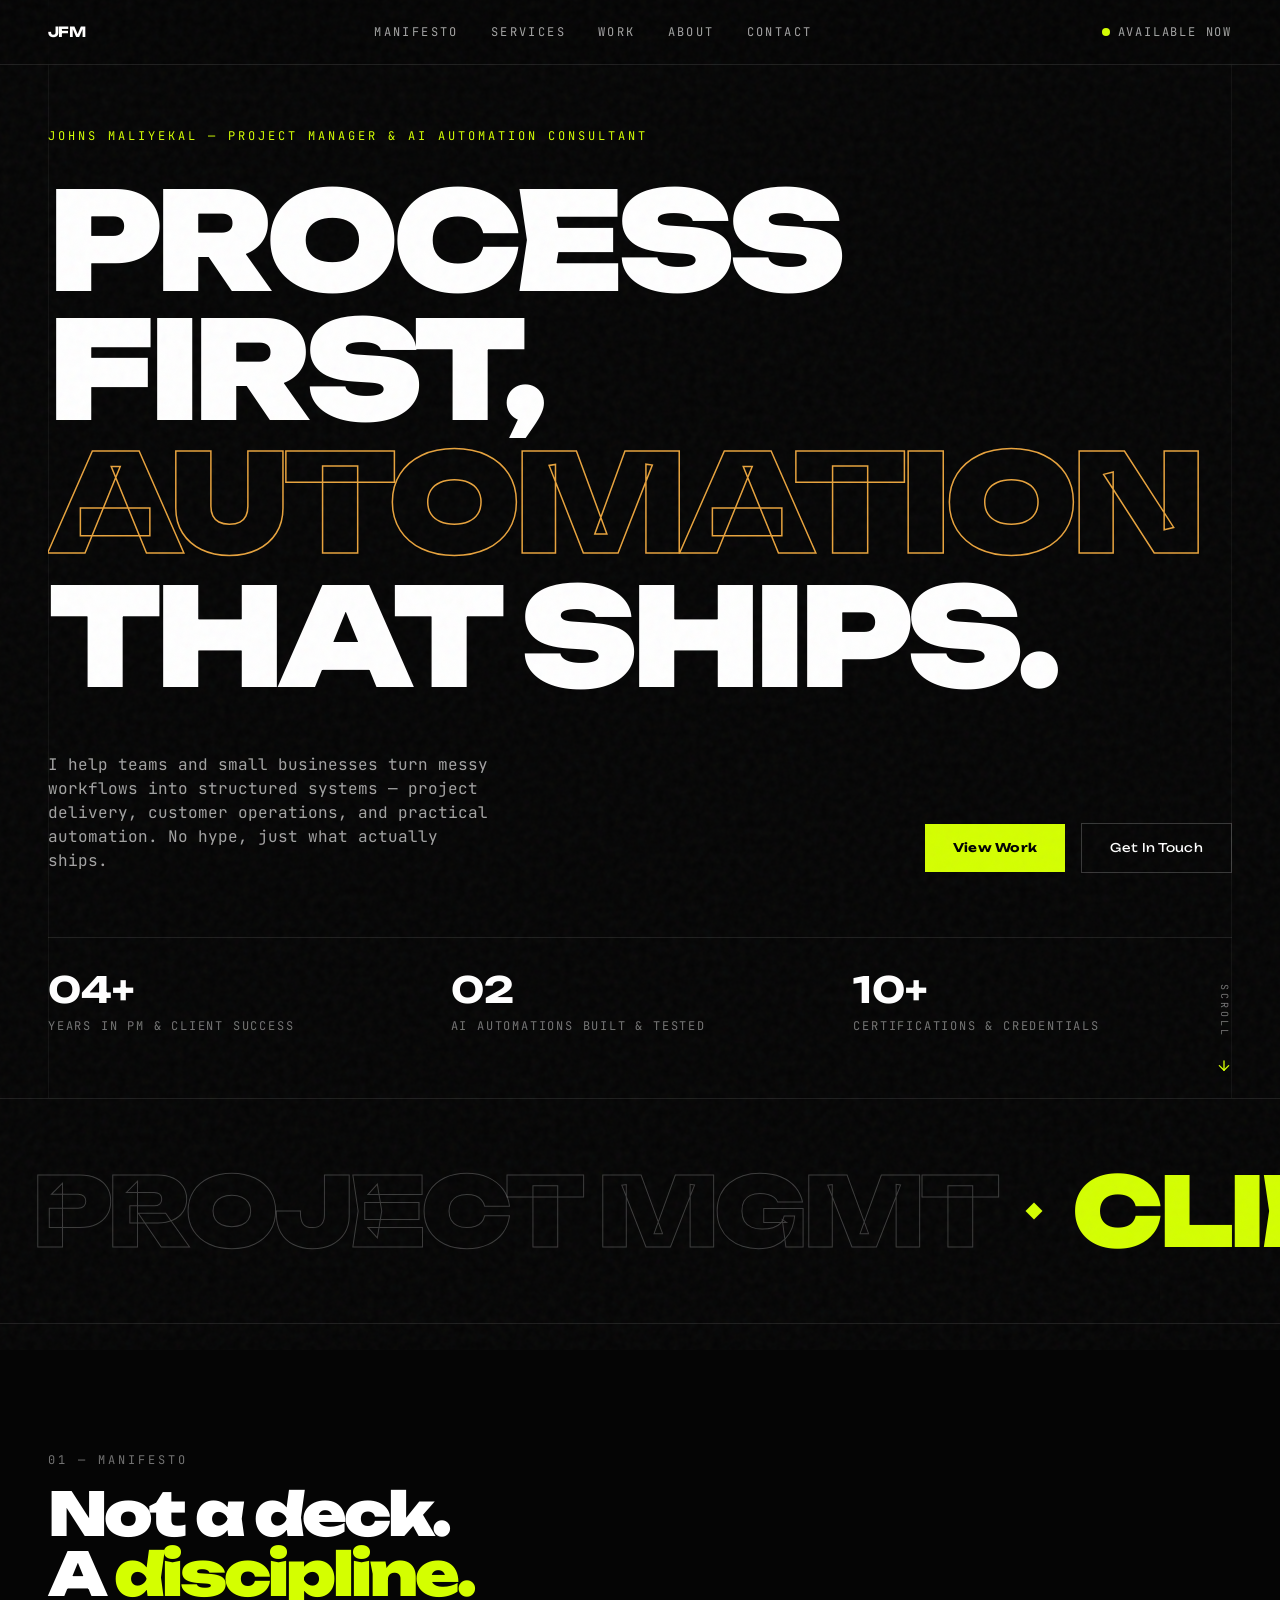
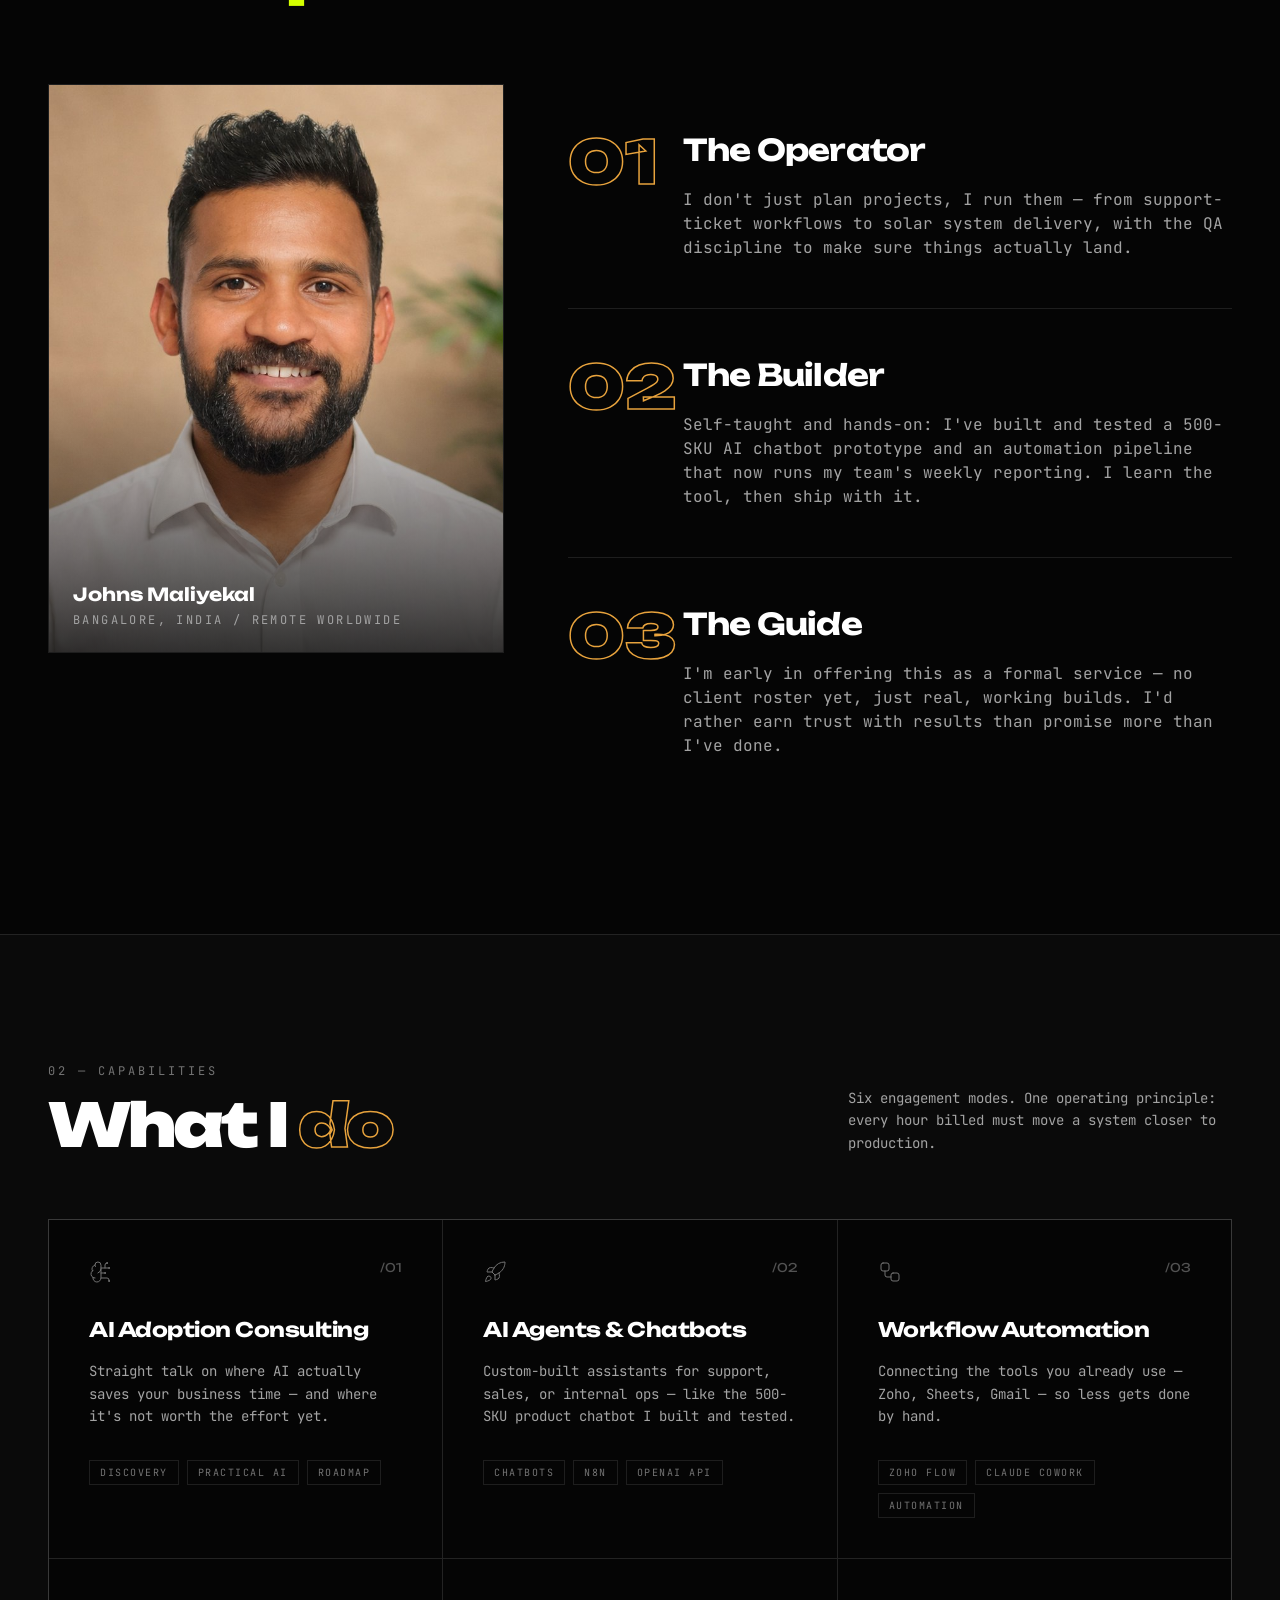
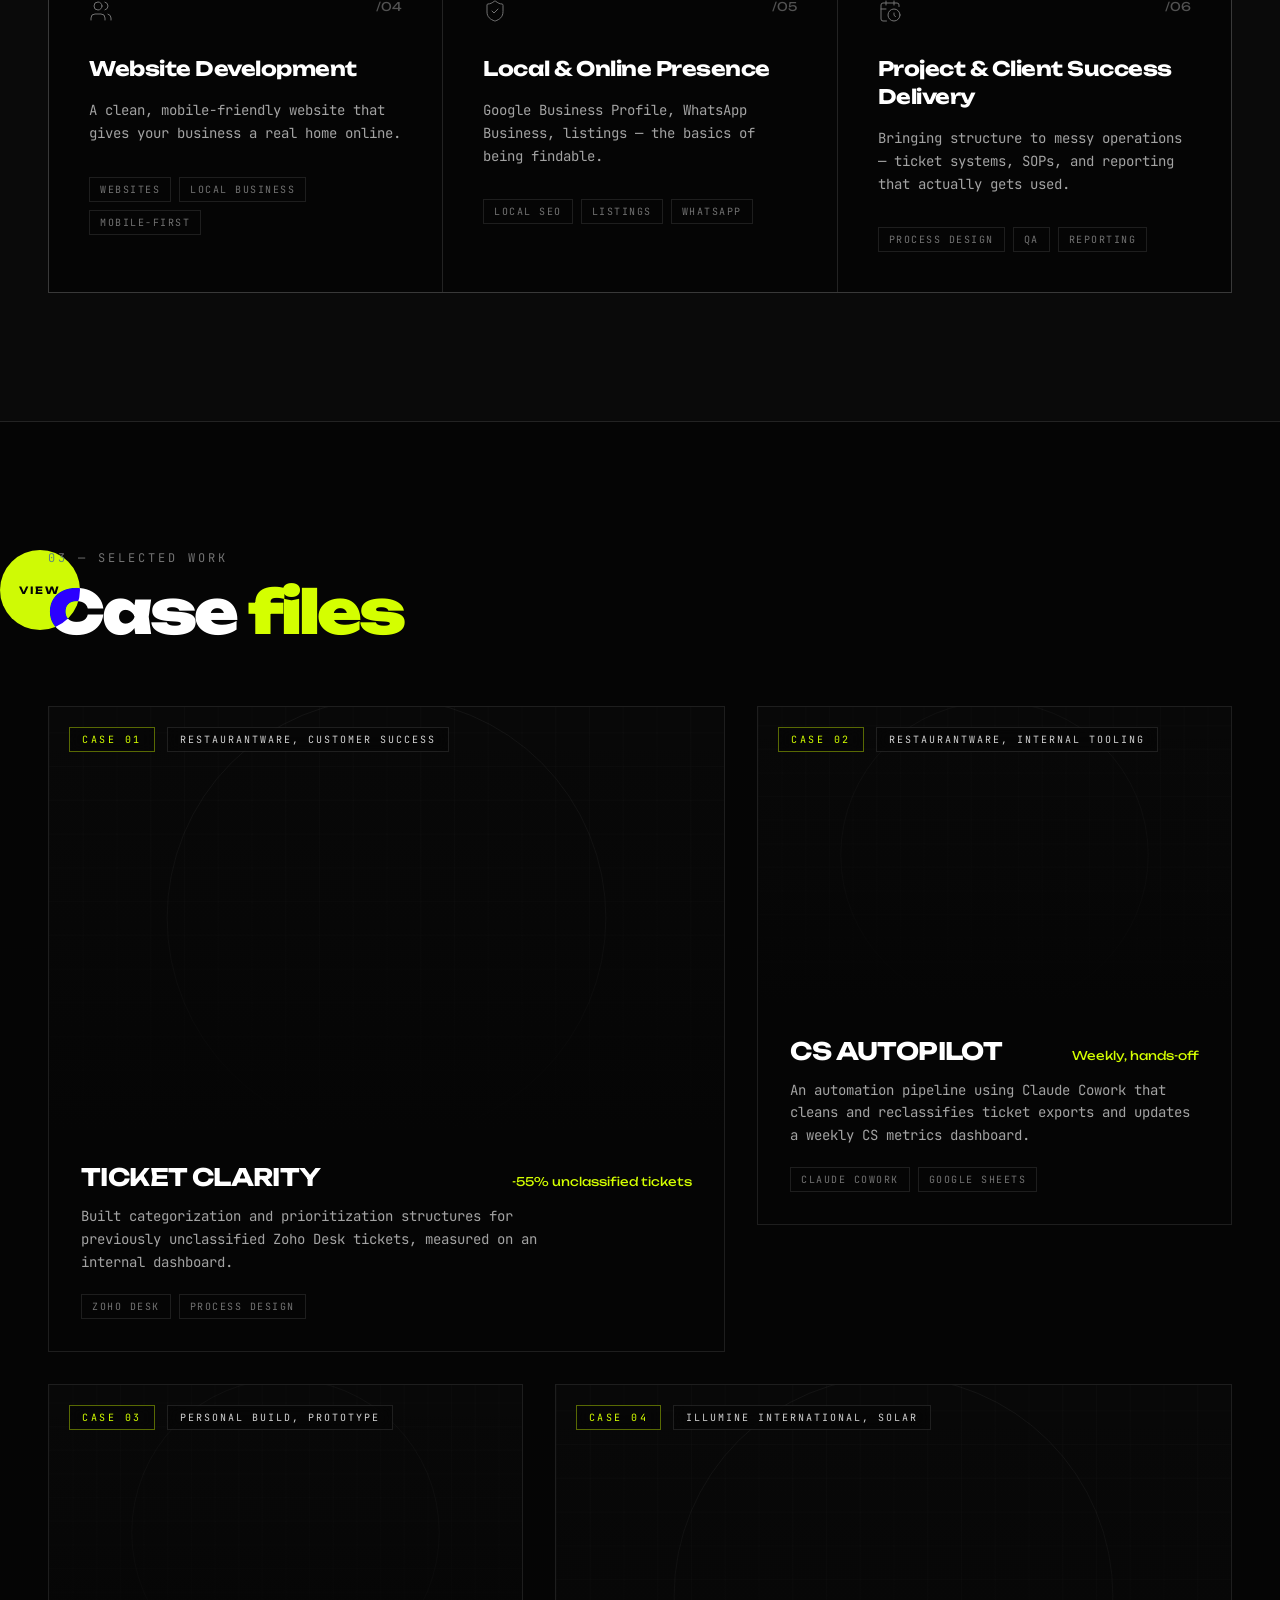
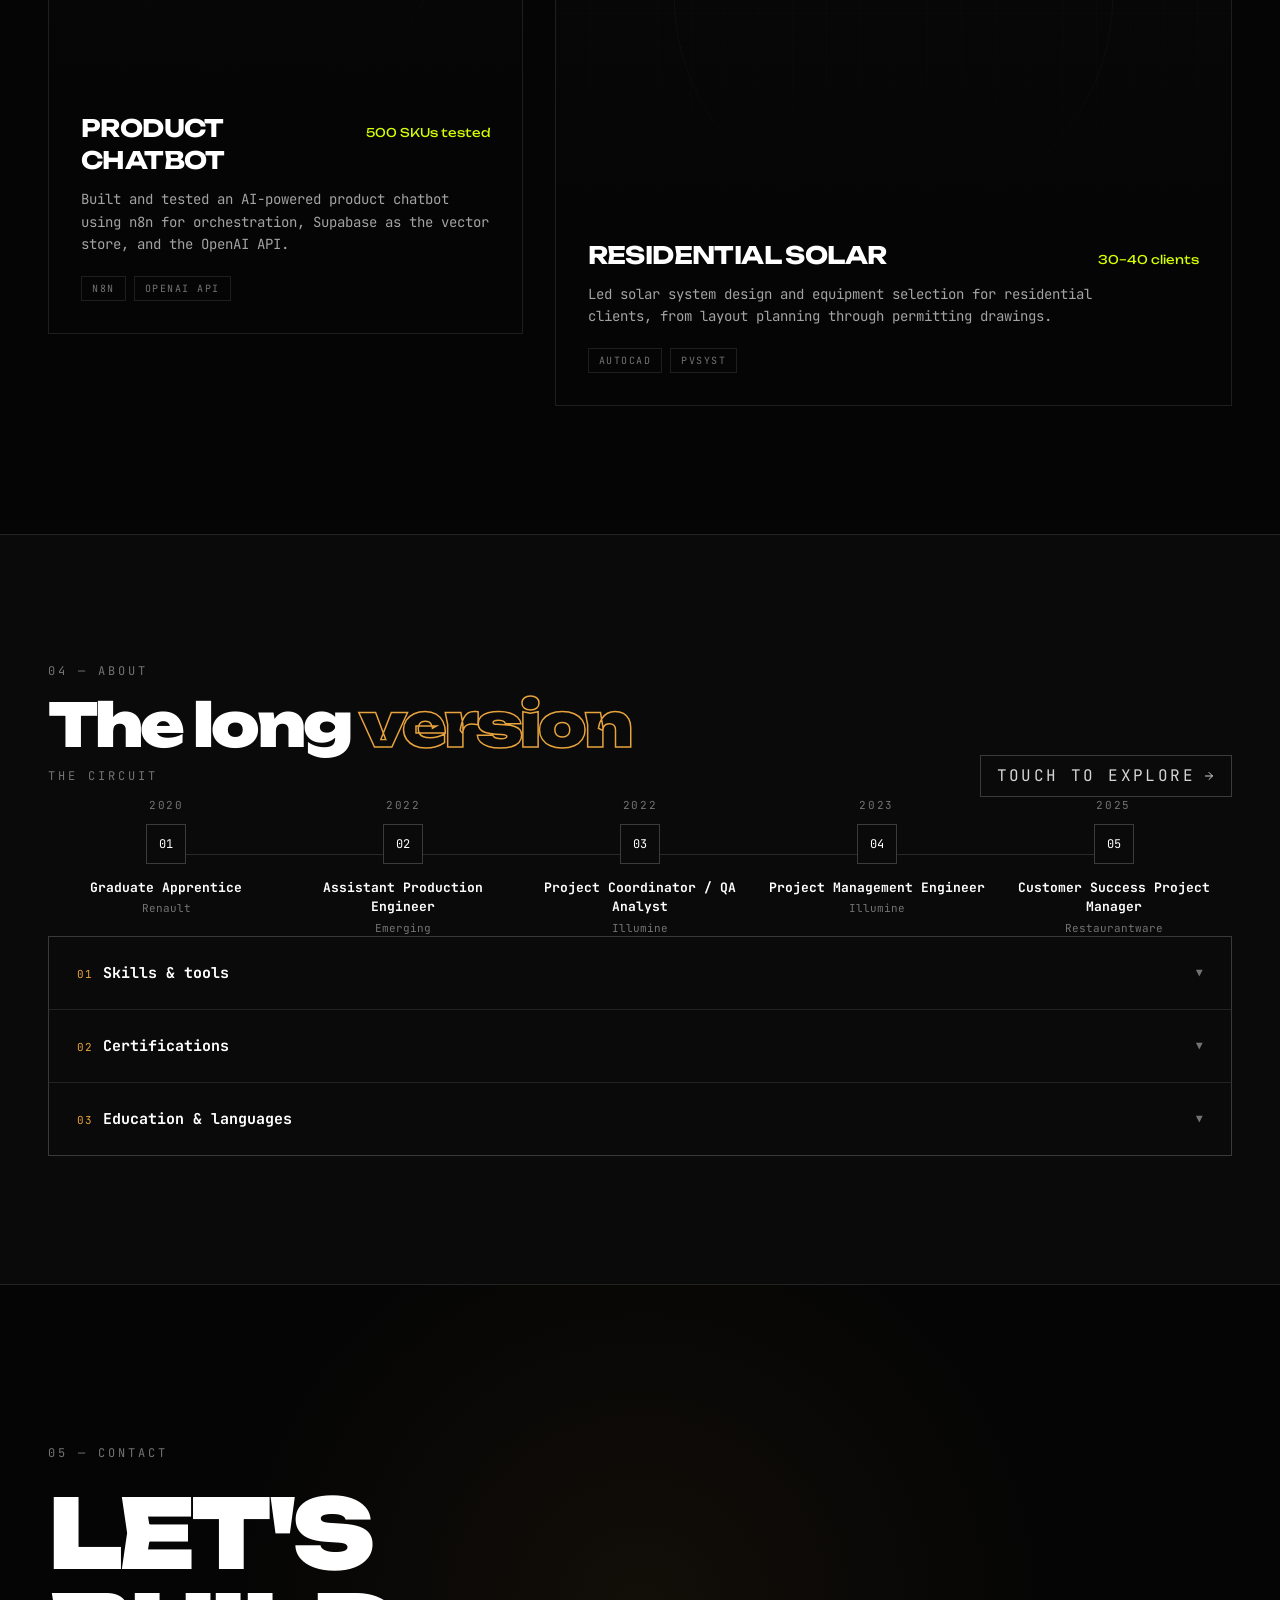
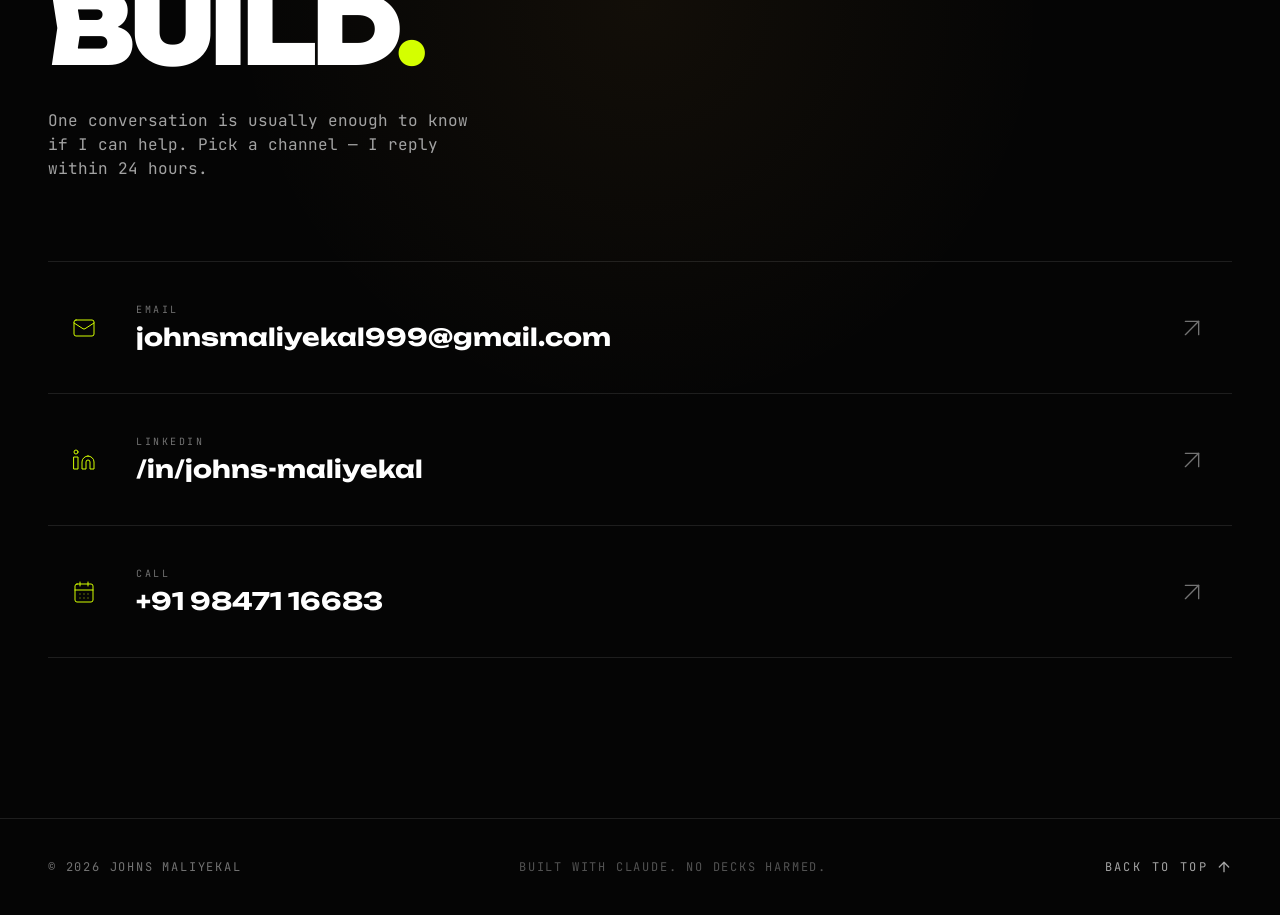
==== index.html @ 5bd5fbbc "Update index.html" ====
<!DOCTYPE html>

<html lang="en"><head><meta content="text/html; charset=utf-8" http-equiv="Content-Type"/>
<meta content="width=device-width, initial-scale=1" name="viewport"/>
<meta content="#000000" name="theme-color"/>
<meta content="Johns Maliyekal — Project management, client success, and practical AI automation." name="description"/>
<link href="https://fonts.googleapis.com/" rel="preconnect"/>
<link crossorigin="" href="https://fonts.gstatic.com/" rel="preconnect"/>
<title>Johns Maliyekal — Project Manager &amp; AI Automation</title>
<style>@import url(https://fonts.googleapis.com/css2?family=Unbounded:wght@400;700;900&family=JetBrains+Mono:ital,wght@0,300;0,400;0,500;1,300;1,400&display=swap);</style><style>
.about-path{display:flex;position:relative;flex-wrap:wrap;row-gap:40px;}
.about-node{flex:1 1 18%;min-width:120px;position:relative;padding:0 10px;cursor:pointer;text-align:center;}
.about-node:not(:last-child)::after{content:'';position:absolute;top:57px;left:50%;width:100%;height:1px;background:rgba(255,255,255,0.12);z-index:0;}
.about-year{display:block;font-size:11px;letter-spacing:.15em;color:#737373;margin-bottom:10px;transition:color .3s;}
.about-dot{width:40px;height:40px;border:1px solid rgba(255,255,255,0.2);display:flex;align-items:center;justify-content:center;font-size:12px;color:#fff;margin:0 auto;background:#0A0A0A;position:relative;z-index:1;transition:border-color .3s,color .3s;}
.about-node:hover .about-dot,.about-node.active .about-dot{border-color:#E8A33D;color:#E8A33D;}
.about-node:hover .about-year,.about-node.active .about-year{color:#E8A33D;}
.about-title{margin-top:14px;font-weight:700;font-size:13px;color:#fff;}
.about-company{font-size:11px;color:#737373;margin-top:3px;}
.about-panel{display:none;border:1px solid rgba(255,255,255,0.1);padding:28px;margin-top:40px;}
.about-panel.show{display:block;}
.about-panel-role{font-weight:700;font-size:18px;color:#fff;}
.about-panel-meta{font-size:12px;color:#E8A33D;margin-top:4px;letter-spacing:.08em;}
.about-panel ul{margin-top:16px;padding-left:18px;}
.about-panel li{font-size:13px;line-height:1.7;color:#a3a3a3;margin-bottom:8px;}
.about-tile{background:#0A0A0A;}
.about-tile-head{display:flex;align-items:center;justify-content:space-between;padding:24px 28px;cursor:pointer;}
.about-tile-title{font-weight:700;font-size:15px;color:#fff;}
.about-tile-num{font-size:11px;color:#E8A33D;margin-right:10px;letter-spacing:.1em;}
.about-chevron{transition:transform .3s;color:#737373;font-size:11px;}
.about-tile.open .about-chevron{transform:rotate(180deg);color:#E8A33D;}
.about-tile-body{max-height:0;overflow:hidden;transition:max-height .4s ease;padding:0 28px;}
.about-tile.open .about-tile-body{max-height:900px;padding:0 28px 28px;}
.about-pill-label{font-size:10px;letter-spacing:.15em;color:#E8A33D;text-transform:uppercase;margin:16px 0 8px;}
.about-pill-label:first-child{margin-top:0;}
.about-pill{display:inline-block;font-size:11px;letter-spacing:.05em;color:#a3a3a3;border:1px solid rgba(255,255,255,0.1);padding:6px 12px;margin:0 8px 8px 0;}
.about-cert{font-size:13px;color:#a3a3a3;padding:10px 0;border-bottom:1px solid rgba(255,255,255,0.08);}
.about-cert:last-child{border-bottom:none;}
.about-edu-title{font-weight:700;font-size:14px;color:#fff;}
.about-edu-sub{font-size:12px;color:#737373;margin-top:4px;}
</style><style>*, ::before, ::after{
  --tw-border-spacing-x: 0;
  --tw-border-spacing-y: 0;
  --tw-translate-x: 0;
  --tw-translate-y: 0;
  --tw-rotate: 0;
  --tw-skew-x: 0;
  --tw-skew-y: 0;
  --tw-scale-x: 1;
  --tw-scale-y: 1;
  --tw-pan-x:  ;
  --tw-pan-y:  ;
  --tw-pinch-zoom:  ;
  --tw-scroll-snap-strictness: proximity;
  --tw-gradient-from-position:  ;
  --tw-gradient-via-position:  ;
  --tw-gradient-to-position:  ;
  --tw-ordinal:  ;
  --tw-slashed-zero:  ;
  --tw-numeric-figure:  ;
  --tw-numeric-spacing:  ;
  --tw-numeric-fraction:  ;
  --tw-ring-inset:  ;
  --tw-ring-offset-width: 0px;
  --tw-ring-offset-color: #fff;
  --tw-ring-color: rgb(59 130 246 / 0.5);
  --tw-ring-offset-shadow: 0 0 #0000;
  --tw-ring-shadow: 0 0 #0000;
  --tw-shadow: 0 0 #0000;
  --tw-shadow-colored: 0 0 #0000;
  --tw-blur:  ;
  --tw-brightness:  ;
  --tw-contrast:  ;
  --tw-grayscale:  ;
  --tw-hue-rotate:  ;
  --tw-invert:  ;
  --tw-saturate:  ;
  --tw-sepia:  ;
  --tw-drop-shadow:  ;
  --tw-backdrop-blur:  ;
  --tw-backdrop-brightness:  ;
  --tw-backdrop-contrast:  ;
  --tw-backdrop-grayscale:  ;
  --tw-backdrop-hue-rotate:  ;
  --tw-backdrop-invert:  ;
  --tw-backdrop-opacity:  ;
  --tw-backdrop-saturate:  ;
  --tw-backdrop-sepia:  ;
  --tw-contain-size:  ;
  --tw-contain-layout:  ;
  --tw-contain-paint:  ;
  --tw-contain-style:  ;
}

::backdrop{
  --tw-border-spacing-x: 0;
  --tw-border-spacing-y: 0;
  --tw-translate-x: 0;
  --tw-translate-y: 0;
  --tw-rotate: 0;
  --tw-skew-x: 0;
  --tw-skew-y: 0;
  --tw-scale-x: 1;
  --tw-scale-y: 1;
  --tw-pan-x:  ;
  --tw-pan-y:  ;
  --tw-pinch-zoom:  ;
  --tw-scroll-snap-strictness: proximity;
  --tw-gradient-from-position:  ;
  --tw-gradient-via-position:  ;
  --tw-gradient-to-position:  ;
  --tw-ordinal:  ;
  --tw-slashed-zero:  ;
  --tw-numeric-figure:  ;
  --tw-numeric-spacing:  ;
  --tw-numeric-fraction:  ;
  --tw-ring-inset:  ;
  --tw-ring-offset-width: 0px;
  --tw-ring-offset-color: #fff;
  --tw-ring-color: rgb(59 130 246 / 0.5);
  --tw-ring-offset-shadow: 0 0 #0000;
  --tw-ring-shadow: 0 0 #0000;
  --tw-shadow: 0 0 #0000;
  --tw-shadow-colored: 0 0 #0000;
  --tw-blur:  ;
  --tw-brightness:  ;
  --tw-contrast:  ;
  --tw-grayscale:  ;
  --tw-hue-rotate:  ;
  --tw-invert:  ;
  --tw-saturate:  ;
  --tw-sepia:  ;
  --tw-drop-shadow:  ;
  --tw-backdrop-blur:  ;
  --tw-backdrop-brightness:  ;
  --tw-backdrop-contrast:  ;
  --tw-backdrop-grayscale:  ;
  --tw-backdrop-hue-rotate:  ;
  --tw-backdrop-invert:  ;
  --tw-backdrop-opacity:  ;
  --tw-backdrop-saturate:  ;
  --tw-backdrop-sepia:  ;
  --tw-contain-size:  ;
  --tw-contain-layout:  ;
  --tw-contain-paint:  ;
  --tw-contain-style:  ;
}

/*
! tailwindcss v3.4.17 | MIT License | https://tailwindcss.com
*/

/*
1. Prevent padding and border from affecting element width. (https://github.com/mozdevs/cssremedy/issues/4)
2. Allow adding a border to an element by just adding a border-width. (https://github.com/tailwindcss/tailwindcss/pull/116)
*/

*,
::before,
::after {
  box-sizing: border-box; /* 1 */
  border-width: 0; /* 2 */
  border-style: solid; /* 2 */
  border-color: #e5e7eb; /* 2 */
}

::before,
::after {
  --tw-content: '';
}

/*
1. Use a consistent sensible line-height in all browsers.
2. Prevent adjustments of font size after orientation changes in iOS.
3. Use a more readable tab size.
4. Use the user's configured `sans` font-family by default.
5. Use the user's configured `sans` font-feature-settings by default.
6. Use the user's configured `sans` font-variation-settings by default.
7. Disable tap highlights on iOS
*/

html,
:host {
  line-height: 1.5; /* 1 */
  -webkit-text-size-adjust: 100%; /* 2 */ /* 3 */
  tab-size: 4; /* 3 */
  font-family: ui-sans-serif, system-ui, sans-serif, "Apple Color Emoji", "Segoe UI Emoji", "Segoe UI Symbol", "Noto Color Emoji"; /* 4 */
  font-feature-settings: normal; /* 5 */
  font-variation-settings: normal; /* 6 */
  -webkit-tap-highlight-color: transparent; /* 7 */
}

/*
1. Remove the margin in all browsers.
2. Inherit line-height from `html` so users can set them as a class directly on the `html` element.
*/

body {
  margin: 0; /* 1 */
  line-height: inherit; /* 2 */
}

/*
1. Add the correct height in Firefox.
2. Correct the inheritance of border color in Firefox. (https://bugzilla.mozilla.org/show_bug.cgi?id=190655)
3. Ensure horizontal rules are visible by default.
*/

hr {
  height: 0; /* 1 */
  color: inherit; /* 2 */
  border-top-width: 1px; /* 3 */
}

/*
Add the correct text decoration in Chrome, Edge, and Safari.
*/

abbr:where([title]) {
  text-decoration: underline dotted;
}

/*
Remove the default font size and weight for headings.
*/

h1,
h2,
h3,
h4,
h5,
h6 {
  font-size: inherit;
  font-weight: inherit;
}

/*
Reset links to optimize for opt-in styling instead of opt-out.
*/

a {
  color: inherit;
  text-decoration: inherit;
}

/*
Add the correct font weight in Edge and Safari.
*/

b,
strong {
  font-weight: bolder;
}

/*
1. Use the user's configured `mono` font-family by default.
2. Use the user's configured `mono` font-feature-settings by default.
3. Use the user's configured `mono` font-variation-settings by default.
4. Correct the odd `em` font sizing in all browsers.
*/

code,
kbd,
samp,
pre {
  font-family: JetBrains Mono, monospace; /* 1 */
  font-feature-settings: normal; /* 2 */
  font-variation-settings: normal; /* 3 */
  font-size: 1em; /* 4 */
}

/*
Add the correct font size in all browsers.
*/

small {
  font-size: 80%;
}

/*
Prevent `sub` and `sup` elements from affecting the line height in all browsers.
*/

sub,
sup {
  font-size: 75%;
  line-height: 0;
  position: relative;
  vertical-align: baseline;
}

sub {
  bottom: -0.25em;
}

sup {
  top: -0.5em;
}

/*
1. Remove text indentation from table contents in Chrome and Safari. (https://bugs.chromium.org/p/chromium/issues/detail?id=999088, https://bugs.webkit.org/show_bug.cgi?id=201297)
2. Correct table border color inheritance in all Chrome and Safari. (https://bugs.chromium.org/p/chromium/issues/detail?id=935729, https://bugs.webkit.org/show_bug.cgi?id=195016)
3. Remove gaps between table borders by default.
*/

table {
  text-indent: 0; /* 1 */
  border-color: inherit; /* 2 */
  border-collapse: collapse; /* 3 */
}

/*
1. Change the font styles in all browsers.
2. Remove the margin in Firefox and Safari.
3. Remove default padding in all browsers.
*/

button,
input,
optgroup,
select,
textarea {
  font-family: inherit; /* 1 */
  font-feature-settings: inherit; /* 1 */
  font-variation-settings: inherit; /* 1 */
  font-size: 100%; /* 1 */
  font-weight: inherit; /* 1 */
  line-height: inherit; /* 1 */
  letter-spacing: inherit; /* 1 */
  color: inherit; /* 1 */
  margin: 0; /* 2 */
  padding: 0; /* 3 */
}

/*
Remove the inheritance of text transform in Edge and Firefox.
*/

button,
select {
  text-transform: none;
}

/*
1. Correct the inability to style clickable types in iOS and Safari.
2. Remove default button styles.
*/

button,
input:where([type='button']),
input:where([type='reset']),
input:where([type='submit']) {
  -webkit-appearance: button; /* 1 */
  background-color: transparent; /* 2 */
  background-image: none; /* 2 */
}

/*
Use the modern Firefox focus style for all focusable elements.
*/

:-moz-focusring {
  outline: auto;
}

/*
Remove the additional `:invalid` styles in Firefox. (https://github.com/mozilla/gecko-dev/blob/2f9eacd9d3d995c937b4251a5557d95d494c9be1/layout/style/res/forms.css#L728-L737)
*/

:-moz-ui-invalid {
  box-shadow: none;
}

/*
Add the correct vertical alignment in Chrome and Firefox.
*/

progress {
  vertical-align: baseline;
}

/*
Correct the cursor style of increment and decrement buttons in Safari.
*/

::-webkit-inner-spin-button,
::-webkit-outer-spin-button {
  height: auto;
}

/*
1. Correct the odd appearance in Chrome and Safari.
2. Correct the outline style in Safari.
*/

[type='search'] {
  -webkit-appearance: textfield; /* 1 */
  outline-offset: -2px; /* 2 */
}

/*
Remove the inner padding in Chrome and Safari on macOS.
*/

::-webkit-search-decoration {
  -webkit-appearance: none;
}

/*
1. Correct the inability to style clickable types in iOS and Safari.
2. Change font properties to `inherit` in Safari.
*/

::-webkit-file-upload-button {
  -webkit-appearance: button; /* 1 */
  font: inherit; /* 2 */
}

/*
Add the correct display in Chrome and Safari.
*/

summary {
  display: list-item;
}

/*
Removes the default spacing and border for appropriate elements.
*/

blockquote,
dl,
dd,
h1,
h2,
h3,
h4,
h5,
h6,
hr,
figure,
p,
pre {
  margin: 0;
}

fieldset {
  margin: 0;
  padding: 0;
}

legend {
  padding: 0;
}

ol,
ul,
menu {
  list-style: none;
  margin: 0;
  padding: 0;
}

/*
Reset default styling for dialogs.
*/

dialog {
  padding: 0;
}

/*
Prevent resizing textareas horizontally by default.
*/

textarea {
  resize: vertical;
}

/*
1. Reset the default placeholder opacity in Firefox. (https://github.com/tailwindlabs/tailwindcss/issues/3300)
2. Set the default placeholder color to the user's configured gray 400 color.
*/

input::placeholder,
textarea::placeholder {
  opacity: 1; /* 1 */
  color: #9ca3af; /* 2 */
}

/*
Set the default cursor for buttons.
*/

button,
[role="button"] {
  cursor: pointer;
}

/*
Make sure disabled buttons don't get the pointer cursor.
*/

:disabled {
  cursor: default;
}

/*
1. Make replaced elements `display: block` by default. (https://github.com/mozdevs/cssremedy/issues/14)
2. Add `vertical-align: middle` to align replaced elements more sensibly by default. (https://github.com/jensimmons/cssremedy/issues/14#issuecomment-634934210)
   This can trigger a poorly considered lint error in some tools but is included by design.
*/

img,
svg,
video,
canvas,
audio,
iframe,
embed,
object {
  display: block; /* 1 */
  vertical-align: middle; /* 2 */
}

/*
Constrain images and videos to the parent width and preserve their intrinsic aspect ratio. (https://github.com/mozdevs/cssremedy/issues/14)
*/

img,
video {
  max-width: 100%;
  height: auto;
}

/* Make elements with the HTML hidden attribute stay hidden by default */

[hidden]:where(:not([hidden="until-found"])) {
  display: none;
}

:root {
        --background: 0 0% 2%;
        --foreground: 0 0% 100%;
        --card: 0 0% 4%;
        --card-foreground: 0 0% 100%;
        --popover: 0 0% 4%;
        --popover-foreground: 0 0% 100%;
        --primary: 72 100% 50%;
        --primary-foreground: 0 0% 0%;
        --secondary: 0 0% 7%;
        --secondary-foreground: 0 0% 100%;
        --muted: 0 0% 7%;
        --muted-foreground: 0 0% 64%;
        --accent: 72 100% 50%;
        --accent-foreground: 0 0% 0%;
        --destructive: 350 100% 58%;
        --destructive-foreground: 0 0% 98%;
        --border: 0 0% 12%;
        --input: 0 0% 12%;
        --ring: 72 100% 50%;
        --radius: 0.25rem;
    }

*{
  border-color: hsl(var(--border));
}

[data-debug-wrapper="true"] {
        display: contents !important;
    }

[data-debug-wrapper="true"] > * {
        margin-left: inherit;
        margin-right: inherit;
        margin-top: inherit;
        margin-bottom: inherit;
        padding-left: inherit;
        padding-right: inherit;
        padding-top: inherit;
        padding-bottom: inherit;
        column-gap: inherit;
        row-gap: inherit;
        gap: inherit;
        border-left-width: inherit;
        border-right-width: inherit;
        border-top-width: inherit;
        border-bottom-width: inherit;
        border-left-style: inherit;
        border-right-style: inherit;
        border-top-style: inherit;
        border-bottom-style: inherit;
        border-left-color: inherit;
        border-right-color: inherit;
        border-top-color: inherit;
        border-bottom-color: inherit;
    }
.sr-only{
  position: absolute;
  width: 1px;
  height: 1px;
  padding: 0;
  margin: -1px;
  overflow: hidden;
  clip: rect(0, 0, 0, 0);
  white-space: nowrap;
  border-width: 0;
}
.pointer-events-none{
  pointer-events: none;
}
.pointer-events-auto{
  pointer-events: auto;
}
.visible{
  visibility: visible;
}
.invisible{
  visibility: hidden;
}
.fixed{
  position: fixed;
}
.absolute{
  position: absolute;
}
.relative{
  position: relative;
}
.inset-0{
  inset: 0px;
}
.inset-\[-3\%\]{
  inset: -3%;
}
.inset-x-0{
  left: 0px;
  right: 0px;
}
.inset-y-0{
  top: 0px;
  bottom: 0px;
}
.-bottom-1{
  bottom: -0.25rem;
}
.-bottom-12{
  bottom: -3rem;
}
.-left-12{
  left: -3rem;
}
.-right-12{
  right: -3rem;
}
.-top-12{
  top: -3rem;
}
.-top-40{
  top: -10rem;
}
.bottom-0{
  bottom: 0px;
}
.bottom-8{
  bottom: 2rem;
}
.left-0{
  left: 0px;
}
.left-1{
  left: 0.25rem;
}
.left-1\/2{
  left: 50%;
}
.left-2{
  left: 0.5rem;
}
.left-5{
  left: 1.25rem;
}
.left-6{
  left: 1.5rem;
}
.left-\[50\%\]{
  left: 50%;
}
.right-0{
  right: 0px;
}
.right-1{
  right: 0.25rem;
}
.right-2{
  right: 0.5rem;
}
.right-4{
  right: 1rem;
}
.right-5{
  right: 1.25rem;
}
.right-6{
  right: 1.5rem;
}
.right-8{
  right: 2rem;
}
.top-0{
  top: 0px;
}
.top-1{
  top: 0.25rem;
}
.top-1\/2{
  top: 50%;
}
.top-4{
  top: 1rem;
}
.top-5{
  top: 1.25rem;
}
.top-\[1px\]{
  top: 1px;
}
.top-\[50\%\]{
  top: 50%;
}
.top-\[60\%\]{
  top: 60%;
}
.top-full{
  top: 100%;
}
.-z-10{
  z-index: -10;
}
.z-10{
  z-index: 10;
}
.z-30{
  z-index: 30;
}
.z-40{
  z-index: 40;
}
.z-50{
  z-index: 50;
}
.z-\[100\]{
  z-index: 100;
}
.z-\[1\]{
  z-index: 1;
}
.col-span-3{
  grid-column: span 3 / span 3;
}
.col-span-9{
  grid-column: span 9 / span 9;
}
.-mx-1{
  margin-left: -0.25rem;
  margin-right: -0.25rem;
}
.mx-auto{
  margin-left: auto;
  margin-right: auto;
}
.my-1{
  margin-top: 0.25rem;
  margin-bottom: 0.25rem;
}
.-ml-4{
  margin-left: -1rem;
}
.-mt-4{
  margin-top: -1rem;
}
.mb-1{
  margin-bottom: 0.25rem;
}
.mb-16{
  margin-bottom: 4rem;
}
.mb-4{
  margin-bottom: 1rem;
}
.mb-6{
  margin-bottom: 1.5rem;
}
.mb-8{
  margin-bottom: 2rem;
}
.ml-1{
  margin-left: 0.25rem;
}
.ml-auto{
  margin-left: auto;
}
.mr-2{
  margin-right: 0.5rem;
}
.mt-1{
  margin-top: 0.25rem;
}
.mt-1\.5{
  margin-top: 0.375rem;
}
.mt-12{
  margin-top: 3rem;
}
.mt-16{
  margin-top: 4rem;
}
.mt-2{
  margin-top: 0.5rem;
}
.mt-20{
  margin-top: 5rem;
}
.mt-24{
  margin-top: 6rem;
}
.mt-3{
  margin-top: 0.75rem;
}
.mt-4{
  margin-top: 1rem;
}
.mt-5{
  margin-top: 1.25rem;
}
.mt-8{
  margin-top: 2rem;
}
.mt-auto{
  margin-top: auto;
}
.block{
  display: block;
}
.flex{
  display: flex;
}
.inline-flex{
  display: inline-flex;
}
.table{
  display: table;
}
.grid{
  display: grid;
}
.hidden{
  display: none;
}
.aspect-\[16\/10\]{
  aspect-ratio: 16/10;
}
.aspect-\[4\/5\]{
  aspect-ratio: 4/5;
}
.aspect-square{
  aspect-ratio: 1 / 1;
}
.h-1\.5{
  height: 0.375rem;
}
.h-10{
  height: 2.5rem;
}
.h-16{
  height: 4rem;
}
.h-2{
  height: 0.5rem;
}
.h-2\.5{
  height: 0.625rem;
}
.h-20{
  height: 5rem;
}
.h-3{
  height: 0.75rem;
}
.h-3\.5{
  height: 0.875rem;
}
.h-4{
  height: 1rem;
}
.h-5{
  height: 1.25rem;
}
.h-6{
  height: 1.5rem;
}
.h-7{
  height: 1.75rem;
}
.h-8{
  height: 2rem;
}
.h-9{
  height: 2.25rem;
}
.h-\[1px\]{
  height: 1px;
}
.h-\[60rem\]{
  height: 60rem;
}
.h-\[var\(--radix-navigation-menu-viewport-height\)\]{
  height: var(--radix-navigation-menu-viewport-height);
}
.h-\[var\(--radix-select-trigger-height\)\]{
  height: var(--radix-select-trigger-height);
}
.h-auto{
  height: auto;
}
.h-full{
  height: 100%;
}
.h-px{
  height: 1px;
}
.max-h-\[--radix-context-menu-content-available-height\]{
  max-height: var(--radix-context-menu-content-available-height);
}
.max-h-\[--radix-select-content-available-height\]{
  max-height: var(--radix-select-content-available-height);
}
.max-h-\[300px\]{
  max-height: 300px;
}
.max-h-\[var\(--radix-dropdown-menu-content-available-height\)\]{
  max-height: var(--radix-dropdown-menu-content-available-height);
}
.max-h-screen{
  max-height: 100vh;
}
.min-h-\[60px\]{
  min-height: 60px;
}
.min-h-screen{
  min-height: 100vh;
}
.w-0{
  width: 0px;
}
.w-10{
  width: 2.5rem;
}
.w-2{
  width: 0.5rem;
}
.w-2\.5{
  width: 0.625rem;
}
.w-20{
  width: 5rem;
}
.w-3{
  width: 0.75rem;
}
.w-3\.5{
  width: 0.875rem;
}
.w-3\/4{
  width: 75%;
}
.w-4{
  width: 1rem;
}
.w-5{
  width: 1.25rem;
}
.w-6{
  width: 1.5rem;
}
.w-64{
  width: 16rem;
}
.w-7{
  width: 1.75rem;
}
.w-72{
  width: 18rem;
}
.w-8{
  width: 2rem;
}
.w-9{
  width: 2.25rem;
}
.w-\[100px\]{
  width: 100px;
}
.w-\[1px\]{
  width: 1px;
}
.w-\[60rem\]{
  width: 60rem;
}
.w-full{
  width: 100%;
}
.w-max{
  width: max-content;
}
.w-px{
  width: 1px;
}
.min-w-0{
  min-width: 0px;
}
.min-w-10{
  min-width: 2.5rem;
}
.min-w-8{
  min-width: 2rem;
}
.min-w-9{
  min-width: 2.25rem;
}
.min-w-\[12rem\]{
  min-width: 12rem;
}
.min-w-\[8rem\]{
  min-width: 8rem;
}
.min-w-\[var\(--radix-select-trigger-width\)\]{
  min-width: var(--radix-select-trigger-width);
}
.max-w-3xl{
  max-width: 48rem;
}
.max-w-7xl{
  max-width: 80rem;
}
.max-w-lg{
  max-width: 32rem;
}
.max-w-max{
  max-width: max-content;
}
.max-w-md{
  max-width: 28rem;
}
.max-w-sm{
  max-width: 24rem;
}
.max-w-xl{
  max-width: 36rem;
}
.flex-1{
  flex: 1 1;
}
.shrink-0{
  flex-shrink: 0;
}
.grow{
  flex-grow: 1;
}
.grow-0{
  flex-grow: 0;
}
.basis-full{
  flex-basis: 100%;
}
.caption-bottom{
  caption-side: bottom;
}
.border-collapse{
  border-collapse: collapse;
}
.origin-\[--radix-context-menu-content-transform-origin\]{
  transform-origin: var(--radix-context-menu-content-transform-origin);
}
.origin-\[--radix-dropdown-menu-content-transform-origin\]{
  transform-origin: var(--radix-dropdown-menu-content-transform-origin);
}
.origin-\[--radix-hover-card-content-transform-origin\]{
  transform-origin: var(--radix-hover-card-content-transform-origin);
}
.origin-\[--radix-menubar-content-transform-origin\]{
  transform-origin: var(--radix-menubar-content-transform-origin);
}
.origin-\[--radix-popover-content-transform-origin\]{
  transform-origin: var(--radix-popover-content-transform-origin);
}
.origin-\[--radix-select-content-transform-origin\]{
  transform-origin: var(--radix-select-content-transform-origin);
}
.origin-\[--radix-tooltip-content-transform-origin\]{
  transform-origin: var(--radix-tooltip-content-transform-origin);
}
.-translate-x-1\/2{
  --tw-translate-x: -50%;
  transform: translate(var(--tw-translate-x), var(--tw-translate-y)) rotate(var(--tw-rotate)) skewX(var(--tw-skew-x)) skewY(var(--tw-skew-y)) scaleX(var(--tw-scale-x)) scaleY(var(--tw-scale-y));
}
.-translate-y-1\/2{
  --tw-translate-y: -50%;
  transform: translate(var(--tw-translate-x), var(--tw-translate-y)) rotate(var(--tw-rotate)) skewX(var(--tw-skew-x)) skewY(var(--tw-skew-y)) scaleX(var(--tw-scale-x)) scaleY(var(--tw-scale-y));
}
.translate-x-\[-50\%\]{
  --tw-translate-x: -50%;
  transform: translate(var(--tw-translate-x), var(--tw-translate-y)) rotate(var(--tw-rotate)) skewX(var(--tw-skew-x)) skewY(var(--tw-skew-y)) scaleX(var(--tw-scale-x)) scaleY(var(--tw-scale-y));
}
.translate-y-\[-50\%\]{
  --tw-translate-y: -50%;
  transform: translate(var(--tw-translate-x), var(--tw-translate-y)) rotate(var(--tw-rotate)) skewX(var(--tw-skew-x)) skewY(var(--tw-skew-y)) scaleX(var(--tw-scale-x)) scaleY(var(--tw-scale-y));
}
.rotate-45{
  --tw-rotate: 45deg;
  transform: translate(var(--tw-translate-x), var(--tw-translate-y)) rotate(var(--tw-rotate)) skewX(var(--tw-skew-x)) skewY(var(--tw-skew-y)) scaleX(var(--tw-scale-x)) scaleY(var(--tw-scale-y));
}
.rotate-90{
  --tw-rotate: 90deg;
  transform: translate(var(--tw-translate-x), var(--tw-translate-y)) rotate(var(--tw-rotate)) skewX(var(--tw-skew-x)) skewY(var(--tw-skew-y)) scaleX(var(--tw-scale-x)) scaleY(var(--tw-scale-y));
}
.transform{
  transform: translate(var(--tw-translate-x), var(--tw-translate-y)) rotate(var(--tw-rotate)) skewX(var(--tw-skew-x)) skewY(var(--tw-skew-y)) scaleX(var(--tw-scale-x)) scaleY(var(--tw-scale-y));
}
@keyframes pulse{

  50%{
    opacity: .5;
  }
}
.animate-pulse{
  animation: pulse 2s cubic-bezier(0.4, 0, 0.6, 1) infinite;
}
.cursor-default{
  cursor: default;
}
.cursor-pointer{
  cursor: pointer;
}
.touch-none{
  touch-action: none;
}
.select-none{
  -webkit-user-select: none;
          user-select: none;
}
.list-none{
  list-style-type: none;
}
.grid-cols-1{
  grid-template-columns: repeat(1, minmax(0, 1fr));
}
.grid-cols-12{
  grid-template-columns: repeat(12, minmax(0, 1fr));
}
.grid-cols-3{
  grid-template-columns: repeat(3, minmax(0, 1fr));
}
.flex-row{
  flex-direction: row;
}
.flex-col{
  flex-direction: column;
}
.flex-col-reverse{
  flex-direction: column-reverse;
}
.flex-wrap{
  flex-wrap: wrap;
}
.items-start{
  align-items: flex-start;
}
.items-end{
  align-items: flex-end;
}
.items-center{
  align-items: center;
}
.items-baseline{
  align-items: baseline;
}
.justify-end{
  justify-content: flex-end;
}
.justify-center{
  justify-content: center;
}
.justify-between{
  justify-content: space-between;
}
.gap-1{
  gap: 0.25rem;
}
.gap-1\.5{
  gap: 0.375rem;
}
.gap-10{
  gap: 2.5rem;
}
.gap-12{
  gap: 3rem;
}
.gap-2{
  gap: 0.5rem;
}
.gap-3{
  gap: 0.75rem;
}
.gap-4{
  gap: 1rem;
}
.gap-6{
  gap: 1.5rem;
}
.gap-8{
  gap: 2rem;
}
.gap-px{
  gap: 1px;
}
.space-x-1 > :not([hidden]) ~ :not([hidden]){
  --tw-space-x-reverse: 0;
  margin-right: calc(0.25rem * var(--tw-space-x-reverse));
  margin-left: calc(0.25rem * calc(1 - var(--tw-space-x-reverse)));
}
.space-x-2 > :not([hidden]) ~ :not([hidden]){
  --tw-space-x-reverse: 0;
  margin-right: calc(0.5rem * var(--tw-space-x-reverse));
  margin-left: calc(0.5rem * calc(1 - var(--tw-space-x-reverse)));
}
.space-y-1 > :not([hidden]) ~ :not([hidden]){
  --tw-space-y-reverse: 0;
  margin-top: calc(0.25rem * calc(1 - var(--tw-space-y-reverse)));
  margin-bottom: calc(0.25rem * var(--tw-space-y-reverse));
}
.space-y-1\.5 > :not([hidden]) ~ :not([hidden]){
  --tw-space-y-reverse: 0;
  margin-top: calc(0.375rem * calc(1 - var(--tw-space-y-reverse)));
  margin-bottom: calc(0.375rem * var(--tw-space-y-reverse));
}
.space-y-2 > :not([hidden]) ~ :not([hidden]){
  --tw-space-y-reverse: 0;
  margin-top: calc(0.5rem * calc(1 - var(--tw-space-y-reverse)));
  margin-bottom: calc(0.5rem * var(--tw-space-y-reverse));
}
.space-y-4 > :not([hidden]) ~ :not([hidden]){
  --tw-space-y-reverse: 0;
  margin-top: calc(1rem * calc(1 - var(--tw-space-y-reverse)));
  margin-bottom: calc(1rem * var(--tw-space-y-reverse));
}
.overflow-auto{
  overflow: auto;
}
.overflow-hidden{
  overflow: hidden;
}
.overflow-y-auto{
  overflow-y: auto;
}
.overflow-x-hidden{
  overflow-x: hidden;
}
.whitespace-nowrap{
  white-space: nowrap;
}
.break-words{
  overflow-wrap: break-word;
}
.rounded-\[inherit\]{
  border-radius: inherit;
}
.rounded-full{
  border-radius: 9999px;
}
.rounded-lg{
  border-radius: var(--radius);
}
.rounded-md{
  border-radius: calc(var(--radius) - 2px);
}
.rounded-sm{
  border-radius: calc(var(--radius) - 4px);
}
.rounded-xl{
  border-radius: 0.75rem;
}
.rounded-t-\[10px\]{
  border-top-left-radius: 10px;
  border-top-right-radius: 10px;
}
.rounded-tl-sm{
  border-top-left-radius: calc(var(--radius) - 4px);
}
.border{
  border-width: 1px;
}
.border-2{
  border-width: 2px;
}
.border-y{
  border-top-width: 1px;
  border-bottom-width: 1px;
}
.border-b{
  border-bottom-width: 1px;
}
.border-l{
  border-left-width: 1px;
}
.border-r{
  border-right-width: 1px;
}
.border-t{
  border-top-width: 1px;
}
.border-\[\#E8A33D\]\/40{
  border-color: rgb(212 255 0 / 0.4);
}
.border-destructive{
  border-color: hsl(var(--destructive));
}
.border-destructive\/50{
  border-color: hsl(var(--destructive) / 0.5);
}
.border-input{
  border-color: hsl(var(--input));
}
.border-primary{
  border-color: hsl(var(--primary));
}
.border-primary\/50{
  border-color: hsl(var(--primary) / 0.5);
}
.border-transparent{
  border-color: transparent;
}
.border-white\/10{
  border-color: rgb(255 255 255 / 0.1);
}
.border-white\/20{
  border-color: rgb(255 255 255 / 0.2);
}
.border-l-transparent{
  border-left-color: transparent;
}
.border-t-transparent{
  border-top-color: transparent;
}
.bg-\[\#050505\]{
  --tw-bg-opacity: 1;
  background-color: rgb(5 5 5 / var(--tw-bg-opacity, 1));
}
.bg-\[\#050505\]\/60{
  background-color: rgb(5 5 5 / 0.6);
}
.bg-\[\#050505\]\/70{
  background-color: rgb(5 5 5 / 0.7);
}
.bg-\[\#050505\]\/95{
  background-color: rgb(5 5 5 / 0.95);
}
.bg-\[\#0A0A0A\]{
  --tw-bg-opacity: 1;
  background-color: rgb(10 10 10 / var(--tw-bg-opacity, 1));
}
.bg-\[\#E8A33D\]{
  --tw-bg-opacity: 1;
  background-color: rgb(212 255 0 / var(--tw-bg-opacity, 1));
}
.bg-accent{
  background-color: hsl(var(--accent));
}
.bg-background{
  background-color: hsl(var(--background));
}
.bg-black\/80{
  background-color: rgb(0 0 0 / 0.8);
}
.bg-border{
  background-color: hsl(var(--border));
}
.bg-card{
  background-color: hsl(var(--card));
}
.bg-destructive{
  background-color: hsl(var(--destructive));
}
.bg-foreground{
  background-color: hsl(var(--foreground));
}
.bg-muted{
  background-color: hsl(var(--muted));
}
.bg-muted\/50{
  background-color: hsl(var(--muted) / 0.5);
}
.bg-popover{
  background-color: hsl(var(--popover));
}
.bg-primary{
  background-color: hsl(var(--primary));
}
.bg-primary\/10{
  background-color: hsl(var(--primary) / 0.1);
}
.bg-primary\/20{
  background-color: hsl(var(--primary) / 0.2);
}
.bg-secondary{
  background-color: hsl(var(--secondary));
}
.bg-transparent{
  background-color: transparent;
}
.bg-white\/10{
  background-color: rgb(255 255 255 / 0.1);
}
.bg-white\/5{
  background-color: rgb(255 255 255 / 0.05);
}
.bg-gradient-to-t{
  background-image: linear-gradient(to top, var(--tw-gradient-stops));
}
.from-\[\#050505\]{
  --tw-gradient-from: #050505 var(--tw-gradient-from-position);
  --tw-gradient-to: rgb(5 5 5 / 0) var(--tw-gradient-to-position);
  --tw-gradient-stops: var(--tw-gradient-from), var(--tw-gradient-to);
}
.from-\[\#050505\]\/80{
  --tw-gradient-from: rgb(5 5 5 / 0.8) var(--tw-gradient-from-position);
  --tw-gradient-to: rgb(5 5 5 / 0) var(--tw-gradient-to-position);
  --tw-gradient-stops: var(--tw-gradient-from), var(--tw-gradient-to);
}
.via-\[\#050505\]\/30{
  --tw-gradient-to: rgb(5 5 5 / 0)  var(--tw-gradient-to-position);
  --tw-gradient-stops: var(--tw-gradient-from), rgb(5 5 5 / 0.3) var(--tw-gradient-via-position), var(--tw-gradient-to);
}
.via-transparent{
  --tw-gradient-to: rgb(0 0 0 / 0)  var(--tw-gradient-to-position);
  --tw-gradient-stops: var(--tw-gradient-from), transparent var(--tw-gradient-via-position), var(--tw-gradient-to);
}
.to-\[\#050505\]\/70{
  --tw-gradient-to: rgb(5 5 5 / 0.7) var(--tw-gradient-to-position);
}
.to-transparent{
  --tw-gradient-to: transparent var(--tw-gradient-to-position);
}
.fill-current{
  fill: currentColor;
}
.fill-primary{
  fill: hsl(var(--primary));
}
.object-cover{
  object-fit: cover;
}
.p-0{
  padding: 0px;
}
.p-1{
  padding: 0.25rem;
}
.p-2{
  padding: 0.5rem;
}
.p-3{
  padding: 0.75rem;
}
.p-4{
  padding: 1rem;
}
.p-6{
  padding: 1.5rem;
}
.p-8{
  padding: 2rem;
}
.p-\[1px\]{
  padding: 1px;
}
.px-1\.5{
  padding-left: 0.375rem;
  padding-right: 0.375rem;
}
.px-2{
  padding-left: 0.5rem;
  padding-right: 0.5rem;
}
.px-2\.5{
  padding-left: 0.625rem;
  padding-right: 0.625rem;
}
.px-3{
  padding-left: 0.75rem;
  padding-right: 0.75rem;
}
.px-4{
  padding-left: 1rem;
  padding-right: 1rem;
}
.px-6{
  padding-left: 1.5rem;
  padding-right: 1.5rem;
}
.px-7{
  padding-left: 1.75rem;
  padding-right: 1.75rem;
}
.px-8{
  padding-left: 2rem;
  padding-right: 2rem;
}
.py-0\.5{
  padding-top: 0.125rem;
  padding-bottom: 0.125rem;
}
.py-1{
  padding-top: 0.25rem;
  padding-bottom: 0.25rem;
}
.py-1\.5{
  padding-top: 0.375rem;
  padding-bottom: 0.375rem;
}
.py-10{
  padding-top: 2.5rem;
  padding-bottom: 2.5rem;
}
.py-12{
  padding-top: 3rem;
  padding-bottom: 3rem;
}
.py-14{
  padding-top: 3.5rem;
  padding-bottom: 3.5rem;
}
.py-16{
  padding-top: 4rem;
  padding-bottom: 4rem;
}
.py-2{
  padding-top: 0.5rem;
  padding-bottom: 0.5rem;
}
.py-24{
  padding-top: 6rem;
  padding-bottom: 6rem;
}
.py-3{
  padding-top: 0.75rem;
  padding-bottom: 0.75rem;
}
.py-4{
  padding-top: 1rem;
  padding-bottom: 1rem;
}
.py-5{
  padding-top: 1.25rem;
  padding-bottom: 1.25rem;
}
.py-6{
  padding-top: 1.5rem;
  padding-bottom: 1.5rem;
}
.py-8{
  padding-top: 2rem;
  padding-bottom: 2rem;
}
.pb-1{
  padding-bottom: 0.25rem;
}
.pb-16{
  padding-bottom: 4rem;
}
.pb-4{
  padding-bottom: 1rem;
}
.pl-2{
  padding-left: 0.5rem;
}
.pl-2\.5{
  padding-left: 0.625rem;
}
.pl-4{
  padding-left: 1rem;
}
.pl-8{
  padding-left: 2rem;
}
.pr-2{
  padding-right: 0.5rem;
}
.pr-2\.5{
  padding-right: 0.625rem;
}
.pr-6{
  padding-right: 1.5rem;
}
.pr-8{
  padding-right: 2rem;
}
.pt-0{
  padding-top: 0px;
}
.pt-1{
  padding-top: 0.25rem;
}
.pt-32{
  padding-top: 8rem;
}
.pt-4{
  padding-top: 1rem;
}
.pt-8{
  padding-top: 2rem;
}
.text-left{
  text-align: left;
}
.text-center{
  text-align: center;
}
.align-middle{
  vertical-align: middle;
}
.font-display{
  font-family: Unbounded, sans-serif;
}
.text-2xl{
  font-size: 1.5rem;
  line-height: 2rem;
}
.text-4xl{
  font-size: 2.25rem;
  line-height: 2.5rem;
}
.text-5xl{
  font-size: 3rem;
  line-height: 1;
}
.text-6xl{
  font-size: 3.75rem;
  line-height: 1;
}
.text-7xl{
  font-size: 4.5rem;
  line-height: 1;
}
.text-\[0\.8rem\]{
  font-size: 0.8rem;
}
.text-\[10px\]{
  font-size: 10px;
}
.text-\[12vw\]{
  font-size: 12vw;
}
.text-\[13vw\]{
  font-size: 13vw;
}
.text-base{
  font-size: 1rem;
  line-height: 1.5rem;
}
.text-lg{
  font-size: 1.125rem;
  line-height: 1.75rem;
}
.text-sm{
  font-size: 0.875rem;
  line-height: 1.25rem;
}
.text-xl{
  font-size: 1.25rem;
  line-height: 1.75rem;
}
.text-xs{
  font-size: 0.75rem;
  line-height: 1rem;
}
.font-400{
  font-weight: 400;
}
.font-700{
  font-weight: 700;
}
.font-900{
  font-weight: 900;
}
.font-black{
  font-weight: 900;
}
.font-light{
  font-weight: 300;
}
.font-medium{
  font-weight: 500;
}
.font-normal{
  font-weight: 400;
}
.font-semibold{
  font-weight: 600;
}
.uppercase{
  text-transform: uppercase;
}
.italic{
  font-style: italic;
}
.leading-\[0\.95\]{
  line-height: 0.95;
}
.leading-none{
  line-height: 1;
}
.leading-relaxed{
  line-height: 1.625;
}
.leading-snug{
  line-height: 1.375;
}
.tracking-\[0\.15em\]{
  letter-spacing: 0.15em;
}
.tracking-\[0\.25em\]{
  letter-spacing: 0.25em;
}
.tracking-\[0\.2em\]{
  letter-spacing: 0.2em;
}
.tracking-\[0\.3em\]{
  letter-spacing: 0.3em;
}
.tracking-tight{
  letter-spacing: -0.025em;
}
.tracking-tighter{
  letter-spacing: -0.05em;
}
.tracking-wide{
  letter-spacing: 0.025em;
}
.tracking-widest{
  letter-spacing: 0.1em;
}
.text-\[\#E8A33D\]{
  --tw-text-opacity: 1;
  color: rgb(212 255 0 / var(--tw-text-opacity, 1));
}
.text-accent-foreground{
  color: hsl(var(--accent-foreground));
}
.text-black{
  --tw-text-opacity: 1;
  color: rgb(0 0 0 / var(--tw-text-opacity, 1));
}
.text-card-foreground{
  color: hsl(var(--card-foreground));
}
.text-current{
  color: currentColor;
}
.text-destructive{
  color: hsl(var(--destructive));
}
.text-destructive-foreground{
  color: hsl(var(--destructive-foreground));
}
.text-foreground{
  color: hsl(var(--foreground));
}
.text-foreground\/50{
  color: hsl(var(--foreground) / 0.5);
}
.text-muted-foreground{
  color: hsl(var(--muted-foreground));
}
.text-neutral-200{
  --tw-text-opacity: 1;
  color: rgb(229 229 229 / var(--tw-text-opacity, 1));
}
.text-neutral-300{
  --tw-text-opacity: 1;
  color: rgb(212 212 212 / var(--tw-text-opacity, 1));
}
.text-neutral-400{
  --tw-text-opacity: 1;
  color: rgb(163 163 163 / var(--tw-text-opacity, 1));
}
.text-neutral-500{
  --tw-text-opacity: 1;
  color: rgb(115 115 115 / var(--tw-text-opacity, 1));
}
.text-neutral-600{
  --tw-text-opacity: 1;
  color: rgb(82 82 82 / var(--tw-text-opacity, 1));
}
.text-popover-foreground{
  color: hsl(var(--popover-foreground));
}
.text-primary{
  color: hsl(var(--primary));
}
.text-primary-foreground{
  color: hsl(var(--primary-foreground));
}
.text-secondary-foreground{
  color: hsl(var(--secondary-foreground));
}
.text-white{
  --tw-text-opacity: 1;
  color: rgb(255 255 255 / var(--tw-text-opacity, 1));
}
.underline-offset-4{
  text-underline-offset: 4px;
}
.opacity-0{
  opacity: 0;
}
.opacity-50{
  opacity: 0.5;
}
.opacity-60{
  opacity: 0.6;
}
.opacity-70{
  opacity: 0.7;
}
.opacity-90{
  opacity: 0.9;
}
.mix-blend-difference{
  mix-blend-mode: difference;
}
.shadow{
  --tw-shadow: 0 1px 3px 0 rgb(0 0 0 / 0.1), 0 1px 2px -1px rgb(0 0 0 / 0.1);
  --tw-shadow-colored: 0 1px 3px 0 var(--tw-shadow-color), 0 1px 2px -1px var(--tw-shadow-color);
  box-shadow: var(--tw-ring-offset-shadow, 0 0 #0000), var(--tw-ring-shadow, 0 0 #0000), var(--tw-shadow);
}
.shadow-lg{
  --tw-shadow: 0 10px 15px -3px rgb(0 0 0 / 0.1), 0 4px 6px -4px rgb(0 0 0 / 0.1);
  --tw-shadow-colored: 0 10px 15px -3px var(--tw-shadow-color), 0 4px 6px -4px var(--tw-shadow-color);
  box-shadow: var(--tw-ring-offset-shadow, 0 0 #0000), var(--tw-ring-shadow, 0 0 #0000), var(--tw-shadow);
}
.shadow-md{
  --tw-shadow: 0 4px 6px -1px rgb(0 0 0 / 0.1), 0 2px 4px -2px rgb(0 0 0 / 0.1);
  --tw-shadow-colored: 0 4px 6px -1px var(--tw-shadow-color), 0 2px 4px -2px var(--tw-shadow-color);
  box-shadow: var(--tw-ring-offset-shadow, 0 0 #0000), var(--tw-ring-shadow, 0 0 #0000), var(--tw-shadow);
}
.shadow-sm{
  --tw-shadow: 0 1px 2px 0 rgb(0 0 0 / 0.05);
  --tw-shadow-colored: 0 1px 2px 0 var(--tw-shadow-color);
  box-shadow: var(--tw-ring-offset-shadow, 0 0 #0000), var(--tw-ring-shadow, 0 0 #0000), var(--tw-shadow);
}
.outline-none{
  outline: 2px solid transparent;
  outline-offset: 2px;
}
.outline{
  outline-style: solid;
}
.ring-0{
  --tw-ring-offset-shadow: var(--tw-ring-inset) 0 0 0 var(--tw-ring-offset-width) var(--tw-ring-offset-color);
  --tw-ring-shadow: var(--tw-ring-inset) 0 0 0 calc(0px + var(--tw-ring-offset-width)) var(--tw-ring-color);
  box-shadow: var(--tw-ring-offset-shadow), var(--tw-ring-shadow), var(--tw-shadow, 0 0 #0000);
}
.ring-1{
  --tw-ring-offset-shadow: var(--tw-ring-inset) 0 0 0 var(--tw-ring-offset-width) var(--tw-ring-offset-color);
  --tw-ring-shadow: var(--tw-ring-inset) 0 0 0 calc(1px + var(--tw-ring-offset-width)) var(--tw-ring-color);
  box-shadow: var(--tw-ring-offset-shadow), var(--tw-ring-shadow), var(--tw-shadow, 0 0 #0000);
}
.ring-ring{
  --tw-ring-color: hsl(var(--ring));
}
.ring-offset-background{
  --tw-ring-offset-color: hsl(var(--background));
}
.contrast-125{
  --tw-contrast: contrast(1.25);
  filter: var(--tw-blur) var(--tw-brightness) var(--tw-contrast) var(--tw-grayscale) var(--tw-hue-rotate) var(--tw-invert) var(--tw-saturate) var(--tw-sepia) var(--tw-drop-shadow);
}
.grayscale{
  --tw-grayscale: grayscale(100%);
  filter: var(--tw-blur) var(--tw-brightness) var(--tw-contrast) var(--tw-grayscale) var(--tw-hue-rotate) var(--tw-invert) var(--tw-saturate) var(--tw-sepia) var(--tw-drop-shadow);
}
.filter{
  filter: var(--tw-blur) var(--tw-brightness) var(--tw-contrast) var(--tw-grayscale) var(--tw-hue-rotate) var(--tw-invert) var(--tw-saturate) var(--tw-sepia) var(--tw-drop-shadow);
}
.backdrop-blur{
  --tw-backdrop-blur: blur(8px);
  backdrop-filter: var(--tw-backdrop-blur) var(--tw-backdrop-brightness) var(--tw-backdrop-contrast) var(--tw-backdrop-grayscale) var(--tw-backdrop-hue-rotate) var(--tw-backdrop-invert) var(--tw-backdrop-opacity) var(--tw-backdrop-saturate) var(--tw-backdrop-sepia);
}
.backdrop-blur-2xl{
  --tw-backdrop-blur: blur(40px);
  backdrop-filter: var(--tw-backdrop-blur) var(--tw-backdrop-brightness) var(--tw-backdrop-contrast) var(--tw-backdrop-grayscale) var(--tw-backdrop-hue-rotate) var(--tw-backdrop-invert) var(--tw-backdrop-opacity) var(--tw-backdrop-saturate) var(--tw-backdrop-sepia);
}
.backdrop-blur-xl{
  --tw-backdrop-blur: blur(24px);
  backdrop-filter: var(--tw-backdrop-blur) var(--tw-backdrop-brightness) var(--tw-backdrop-contrast) var(--tw-backdrop-grayscale) var(--tw-backdrop-hue-rotate) var(--tw-backdrop-invert) var(--tw-backdrop-opacity) var(--tw-backdrop-saturate) var(--tw-backdrop-sepia);
}
.transition{
  transition-property: color, background-color, border-color, text-decoration-color, fill, stroke, opacity, box-shadow, transform, filter, backdrop-filter;
  transition-timing-function: cubic-bezier(0.4, 0, 0.2, 1);
  transition-duration: 150ms;
}
.transition-\[transform\2c filter\2c opacity\]{
  transition-property: transform,filter,opacity;
  transition-timing-function: cubic-bezier(0.4, 0, 0.2, 1);
  transition-duration: 150ms;
}
.transition-\[width\]{
  transition-property: width;
  transition-timing-function: cubic-bezier(0.4, 0, 0.2, 1);
  transition-duration: 150ms;
}
.transition-all{
  transition-property: all;
  transition-timing-function: cubic-bezier(0.4, 0, 0.2, 1);
  transition-duration: 150ms;
}
.transition-colors{
  transition-property: color, background-color, border-color, text-decoration-color, fill, stroke;
  transition-timing-function: cubic-bezier(0.4, 0, 0.2, 1);
  transition-duration: 150ms;
}
.transition-opacity{
  transition-property: opacity;
  transition-timing-function: cubic-bezier(0.4, 0, 0.2, 1);
  transition-duration: 150ms;
}
.transition-transform{
  transition-property: transform;
  transition-timing-function: cubic-bezier(0.4, 0, 0.2, 1);
  transition-duration: 150ms;
}
.duration-1000{
  transition-duration: 1000ms;
}
.duration-200{
  transition-duration: 200ms;
}
.duration-300{
  transition-duration: 300ms;
}
.duration-500{
  transition-duration: 500ms;
}
.duration-700{
  transition-duration: 700ms;
}
.ease-in-out{
  transition-timing-function: cubic-bezier(0.4, 0, 0.2, 1);
}
@keyframes enter{

  from{
    opacity: var(--tw-enter-opacity, 1);
    transform: translate3d(var(--tw-enter-translate-x, 0), var(--tw-enter-translate-y, 0), 0) scale3d(var(--tw-enter-scale, 1), var(--tw-enter-scale, 1), var(--tw-enter-scale, 1)) rotate(var(--tw-enter-rotate, 0));
  }
}
@keyframes exit{

  to{
    opacity: var(--tw-exit-opacity, 1);
    transform: translate3d(var(--tw-exit-translate-x, 0), var(--tw-exit-translate-y, 0), 0) scale3d(var(--tw-exit-scale, 1), var(--tw-exit-scale, 1), var(--tw-exit-scale, 1)) rotate(var(--tw-exit-rotate, 0));
  }
}
.animate-in{
  animation-name: enter;
  animation-duration: 150ms;
  --tw-enter-opacity: initial;
  --tw-enter-scale: initial;
  --tw-enter-rotate: initial;
  --tw-enter-translate-x: initial;
  --tw-enter-translate-y: initial;
}
.fade-in-0{
  --tw-enter-opacity: 0;
}
.zoom-in-95{
  --tw-enter-scale: .95;
}
.duration-1000{
  animation-duration: 1000ms;
}
.duration-200{
  animation-duration: 200ms;
}
.duration-300{
  animation-duration: 300ms;
}
.duration-500{
  animation-duration: 500ms;
}
.duration-700{
  animation-duration: 700ms;
}
.ease-in-out{
  animation-timing-function: cubic-bezier(0.4, 0, 0.2, 1);
}
.running{
  animation-play-state: running;
}
.\[writing-mode\:vertical-rl\]{
  writing-mode: vertical-rl;
}

html {
    background: #050505;
    scroll-behavior: auto;
}

body {
    margin: 0;
    background: #050505;
    color: #ffffff;
    font-family: 'JetBrains Mono', monospace;
    -webkit-font-smoothing: antialiased;
    -moz-osx-font-smoothing: grayscale;
    overflow-x: hidden;
}

.font-display {
    font-family: 'Unbounded', sans-serif;
}

.font-mono-tech {
    font-family: 'JetBrains Mono', monospace;
}

::selection {
    background: #E8A33D;
    color: #050505;
}

::-webkit-scrollbar {
    width: 4px;
}
::-webkit-scrollbar-track {
    background: #050505;
}
::-webkit-scrollbar-thumb {
    background: #E8A33D;
}

.grain {
    position: fixed;
    inset: -50%;
    width: 200%;
    height: 200%;
    z-index: 90;
    pointer-events: none;
    opacity: 0.045;
    background-image: url("data:image/svg+xml,%3Csvg viewBox=%270 0 256 256%27 xmlns=%27http://www.w3.org/2000/svg%27%3E%3Cfilter id=%27n%27%3E%3CfeTurbulence type=%27fractalNoise%27 baseFrequency=%270.85%27 numOctaves=%273%27 stitchTiles=%27stitch%27/%3E%3C/filter%3E%3Crect width=%27100%25%27 height=%27100%25%27 filter=%27url%28%23n%29%27/%3E%3C/svg%3E");
    animation: grain-shift 0.9s steps(4) infinite;
}

@keyframes grain-shift {
    0% { transform: translate(0, 0); }
    25% { transform: translate(-2%, 1%); }
    50% { transform: translate(1%, -2%); }
    75% { transform: translate(-1%, 2%); }
    100% { transform: translate(2%, -1%); }
}

@keyframes marquee-slow {
    from { transform: translateX(0); }
    to { transform: translateX(-50%); }
}

.animate-marquee-slow {
    animation: marquee-slow 70s linear infinite;
}

.text-outline {
    -webkit-text-stroke: 1px rgba(255, 255, 255, 0.22);
    color: transparent;
}

.text-outline-acid {
    -webkit-text-stroke: 1.5px #E8A33D;
    color: transparent;
}

@keyframes pulse-dot {
    0%, 100% { opacity: 1; box-shadow: 0 0 0 0 rgba(232, 163, 61, 0.5); }
    50% { opacity: 0.7; box-shadow: 0 0 0 6px rgba(232, 163, 61, 0); }
}

.pulse-dot {
    animation: pulse-dot 2s ease-in-out infinite;
}

@media (prefers-reduced-motion: reduce) {
    .animate-marquee-slow,
    .grain {
        animation: none;
    }
}

.file\:border-0::file-selector-button{
  border-width: 0px;
}

.file\:bg-transparent::file-selector-button{
  background-color: transparent;
}

.file\:text-sm::file-selector-button{
  font-size: 0.875rem;
  line-height: 1.25rem;
}

.file\:font-medium::file-selector-button{
  font-weight: 500;
}

.file\:text-foreground::file-selector-button{
  color: hsl(var(--foreground));
}

.placeholder\:text-muted-foreground::placeholder{
  color: hsl(var(--muted-foreground));
}

.after\:absolute::after{
  content: var(--tw-content);
  position: absolute;
}

.after\:inset-y-0::after{
  content: var(--tw-content);
  top: 0px;
  bottom: 0px;
}

.after\:left-1\/2::after{
  content: var(--tw-content);
  left: 50%;
}

.after\:w-1::after{
  content: var(--tw-content);
  width: 0.25rem;
}

.after\:-translate-x-1\/2::after{
  content: var(--tw-content);
  --tw-translate-x: -50%;
  transform: translate(var(--tw-translate-x), var(--tw-translate-y)) rotate(var(--tw-rotate)) skewX(var(--tw-skew-x)) skewY(var(--tw-skew-y)) scaleX(var(--tw-scale-x)) scaleY(var(--tw-scale-y));
}

.first\:rounded-l-md:first-child{
  border-top-left-radius: calc(var(--radius) - 2px);
  border-bottom-left-radius: calc(var(--radius) - 2px);
}

.first\:border-l:first-child{
  border-left-width: 1px;
}

.first\:border-t-0:first-child{
  border-top-width: 0px;
}

.first\:pt-0:first-child{
  padding-top: 0px;
}

.last\:rounded-r-md:last-child{
  border-top-right-radius: calc(var(--radius) - 2px);
  border-bottom-right-radius: calc(var(--radius) - 2px);
}

.focus-within\:relative:focus-within{
  position: relative;
}

.focus-within\:z-20:focus-within{
  z-index: 20;
}

.hover\:scale-\[1\.03\]:hover{
  --tw-scale-x: 1.03;
  --tw-scale-y: 1.03;
  transform: translate(var(--tw-translate-x), var(--tw-translate-y)) rotate(var(--tw-rotate)) skewX(var(--tw-skew-x)) skewY(var(--tw-skew-y)) scaleX(var(--tw-scale-x)) scaleY(var(--tw-scale-y));
}

.hover\:border-\[\#E8A33D\]:hover{
  --tw-border-opacity: 1;
  border-color: rgb(212 255 0 / var(--tw-border-opacity, 1));
}

.hover\:bg-\[\#0f0f0a\]:hover{
  --tw-bg-opacity: 1;
  background-color: rgb(15 15 10 / var(--tw-bg-opacity, 1));
}

.hover\:bg-\[\#E8A33D\]:hover{
  --tw-bg-opacity: 1;
  background-color: rgb(212 255 0 / var(--tw-bg-opacity, 1));
}

.hover\:bg-accent:hover{
  background-color: hsl(var(--accent));
}

.hover\:bg-destructive\/80:hover{
  background-color: hsl(var(--destructive) / 0.8);
}

.hover\:bg-destructive\/90:hover{
  background-color: hsl(var(--destructive) / 0.9);
}

.hover\:bg-muted:hover{
  background-color: hsl(var(--muted));
}

.hover\:bg-muted\/50:hover{
  background-color: hsl(var(--muted) / 0.5);
}

.hover\:bg-primary:hover{
  background-color: hsl(var(--primary));
}

.hover\:bg-primary\/80:hover{
  background-color: hsl(var(--primary) / 0.8);
}

.hover\:bg-primary\/90:hover{
  background-color: hsl(var(--primary) / 0.9);
}

.hover\:bg-secondary:hover{
  background-color: hsl(var(--secondary));
}

.hover\:bg-secondary\/80:hover{
  background-color: hsl(var(--secondary) / 0.8);
}

.hover\:text-\[\#E8A33D\]:hover{
  --tw-text-opacity: 1;
  color: rgb(212 255 0 / var(--tw-text-opacity, 1));
}

.hover\:text-accent-foreground:hover{
  color: hsl(var(--accent-foreground));
}

.hover\:text-foreground:hover{
  color: hsl(var(--foreground));
}

.hover\:text-muted-foreground:hover{
  color: hsl(var(--muted-foreground));
}

.hover\:text-primary-foreground:hover{
  color: hsl(var(--primary-foreground));
}

.hover\:text-white:hover{
  --tw-text-opacity: 1;
  color: rgb(255 255 255 / var(--tw-text-opacity, 1));
}

.hover\:underline:hover{
  text-decoration-line: underline;
}

.hover\:opacity-100:hover{
  opacity: 1;
}

.focus\:bg-accent:focus{
  background-color: hsl(var(--accent));
}

.focus\:bg-primary:focus{
  background-color: hsl(var(--primary));
}

.focus\:text-accent-foreground:focus{
  color: hsl(var(--accent-foreground));
}

.focus\:text-primary-foreground:focus{
  color: hsl(var(--primary-foreground));
}

.focus\:opacity-100:focus{
  opacity: 1;
}

.focus\:outline-none:focus{
  outline: 2px solid transparent;
  outline-offset: 2px;
}

.focus\:ring-1:focus{
  --tw-ring-offset-shadow: var(--tw-ring-inset) 0 0 0 var(--tw-ring-offset-width) var(--tw-ring-offset-color);
  --tw-ring-shadow: var(--tw-ring-inset) 0 0 0 calc(1px + var(--tw-ring-offset-width)) var(--tw-ring-color);
  box-shadow: var(--tw-ring-offset-shadow), var(--tw-ring-shadow), var(--tw-shadow, 0 0 #0000);
}

.focus\:ring-2:focus{
  --tw-ring-offset-shadow: var(--tw-ring-inset) 0 0 0 var(--tw-ring-offset-width) var(--tw-ring-offset-color);
  --tw-ring-shadow: var(--tw-ring-inset) 0 0 0 calc(2px + var(--tw-ring-offset-width)) var(--tw-ring-color);
  box-shadow: var(--tw-ring-offset-shadow), var(--tw-ring-shadow), var(--tw-shadow, 0 0 #0000);
}

.focus\:ring-ring:focus{
  --tw-ring-color: hsl(var(--ring));
}

.focus\:ring-offset-2:focus{
  --tw-ring-offset-width: 2px;
}

.focus-visible\:outline-none:focus-visible{
  outline: 2px solid transparent;
  outline-offset: 2px;
}

.focus-visible\:ring-1:focus-visible{
  --tw-ring-offset-shadow: var(--tw-ring-inset) 0 0 0 var(--tw-ring-offset-width) var(--tw-ring-offset-color);
  --tw-ring-shadow: var(--tw-ring-inset) 0 0 0 calc(1px + var(--tw-ring-offset-width)) var(--tw-ring-color);
  box-shadow: var(--tw-ring-offset-shadow), var(--tw-ring-shadow), var(--tw-shadow, 0 0 #0000);
}

.focus-visible\:ring-2:focus-visible{
  --tw-ring-offset-shadow: var(--tw-ring-inset) 0 0 0 var(--tw-ring-offset-width) var(--tw-ring-offset-color);
  --tw-ring-shadow: var(--tw-ring-inset) 0 0 0 calc(2px + var(--tw-ring-offset-width)) var(--tw-ring-color);
  box-shadow: var(--tw-ring-offset-shadow), var(--tw-ring-shadow), var(--tw-shadow, 0 0 #0000);
}

.focus-visible\:ring-ring:focus-visible{
  --tw-ring-color: hsl(var(--ring));
}

.focus-visible\:ring-offset-1:focus-visible{
  --tw-ring-offset-width: 1px;
}

.focus-visible\:ring-offset-2:focus-visible{
  --tw-ring-offset-width: 2px;
}

.focus-visible\:ring-offset-background:focus-visible{
  --tw-ring-offset-color: hsl(var(--background));
}

.disabled\:pointer-events-none:disabled{
  pointer-events: none;
}

.disabled\:cursor-not-allowed:disabled{
  cursor: not-allowed;
}

.disabled\:opacity-50:disabled{
  opacity: 0.5;
}

.group:hover .group-hover\:w-full{
  width: 100%;
}

.group:hover .group-hover\:-translate-y-1{
  --tw-translate-y: -0.25rem;
  transform: translate(var(--tw-translate-x), var(--tw-translate-y)) rotate(var(--tw-rotate)) skewX(var(--tw-skew-x)) skewY(var(--tw-skew-y)) scaleX(var(--tw-scale-x)) scaleY(var(--tw-scale-y));
}

.group:hover .group-hover\:-translate-y-2{
  --tw-translate-y: -0.5rem;
  transform: translate(var(--tw-translate-x), var(--tw-translate-y)) rotate(var(--tw-rotate)) skewX(var(--tw-skew-x)) skewY(var(--tw-skew-y)) scaleX(var(--tw-scale-x)) scaleY(var(--tw-scale-y));
}

.group:hover .group-hover\:translate-x-1{
  --tw-translate-x: 0.25rem;
  transform: translate(var(--tw-translate-x), var(--tw-translate-y)) rotate(var(--tw-rotate)) skewX(var(--tw-skew-x)) skewY(var(--tw-skew-y)) scaleX(var(--tw-scale-x)) scaleY(var(--tw-scale-y));
}

.group:hover .group-hover\:translate-x-2{
  --tw-translate-x: 0.5rem;
  transform: translate(var(--tw-translate-x), var(--tw-translate-y)) rotate(var(--tw-rotate)) skewX(var(--tw-skew-x)) skewY(var(--tw-skew-y)) scaleX(var(--tw-scale-x)) scaleY(var(--tw-scale-y));
}

.group:hover .group-hover\:scale-105{
  --tw-scale-x: 1.05;
  --tw-scale-y: 1.05;
  transform: translate(var(--tw-translate-x), var(--tw-translate-y)) rotate(var(--tw-rotate)) skewX(var(--tw-skew-x)) skewY(var(--tw-skew-y)) scaleX(var(--tw-scale-x)) scaleY(var(--tw-scale-y));
}

.group:hover .group-hover\:border-\[\#E8A33D\]\/30{
  border-color: rgb(212 255 0 / 0.3);
}

.group:hover .group-hover\:text-\[\#E8A33D\]{
  --tw-text-opacity: 1;
  color: rgb(212 255 0 / var(--tw-text-opacity, 1));
}

.group:hover .group-hover\:text-black{
  --tw-text-opacity: 1;
  color: rgb(0 0 0 / var(--tw-text-opacity, 1));
}

.group:hover .group-hover\:text-black\/60{
  color: rgb(0 0 0 / 0.6);
}

.group:hover .group-hover\:text-neutral-300{
  --tw-text-opacity: 1;
  color: rgb(212 212 212 / var(--tw-text-opacity, 1));
}

.group:hover .group-hover\:opacity-100{
  opacity: 1;
}

.group:hover .group-hover\:grayscale-0{
  --tw-grayscale: grayscale(0);
  filter: var(--tw-blur) var(--tw-brightness) var(--tw-contrast) var(--tw-grayscale) var(--tw-hue-rotate) var(--tw-invert) var(--tw-saturate) var(--tw-sepia) var(--tw-drop-shadow);
}

.group.destructive .group-\[\.destructive\]\:border-muted\/40{
  border-color: hsl(var(--muted) / 0.4);
}

.group.toaster .group-\[\.toaster\]\:border-border{
  border-color: hsl(var(--border));
}

.group.toast .group-\[\.toast\]\:bg-muted{
  background-color: hsl(var(--muted));
}

.group.toast .group-\[\.toast\]\:bg-primary{
  background-color: hsl(var(--primary));
}

.group.toaster .group-\[\.toaster\]\:bg-background{
  background-color: hsl(var(--background));
}

.group.destructive .group-\[\.destructive\]\:text-red-300{
  --tw-text-opacity: 1;
  color: rgb(252 165 165 / var(--tw-text-opacity, 1));
}

.group.toast .group-\[\.toast\]\:text-muted-foreground{
  color: hsl(var(--muted-foreground));
}

.group.toast .group-\[\.toast\]\:text-primary-foreground{
  color: hsl(var(--primary-foreground));
}

.group.toaster .group-\[\.toaster\]\:text-foreground{
  color: hsl(var(--foreground));
}

.group.toaster .group-\[\.toaster\]\:shadow-lg{
  --tw-shadow: 0 10px 15px -3px rgb(0 0 0 / 0.1), 0 4px 6px -4px rgb(0 0 0 / 0.1);
  --tw-shadow-colored: 0 10px 15px -3px var(--tw-shadow-color), 0 4px 6px -4px var(--tw-shadow-color);
  box-shadow: var(--tw-ring-offset-shadow, 0 0 #0000), var(--tw-ring-shadow, 0 0 #0000), var(--tw-shadow);
}

.group.destructive .group-\[\.destructive\]\:hover\:border-destructive\/30:hover{
  border-color: hsl(var(--destructive) / 0.3);
}

.group.destructive .group-\[\.destructive\]\:hover\:bg-destructive:hover{
  background-color: hsl(var(--destructive));
}

.group.destructive .group-\[\.destructive\]\:hover\:text-destructive-foreground:hover{
  color: hsl(var(--destructive-foreground));
}

.group.destructive .group-\[\.destructive\]\:hover\:text-red-50:hover{
  --tw-text-opacity: 1;
  color: rgb(254 242 242 / var(--tw-text-opacity, 1));
}

.group.destructive .group-\[\.destructive\]\:focus\:ring-destructive:focus{
  --tw-ring-color: hsl(var(--destructive));
}

.group.destructive .group-\[\.destructive\]\:focus\:ring-red-400:focus{
  --tw-ring-opacity: 1;
  --tw-ring-color: rgb(248 113 113 / var(--tw-ring-opacity, 1));
}

.group.destructive .group-\[\.destructive\]\:focus\:ring-offset-red-600:focus{
  --tw-ring-offset-color: #dc2626;
}

.peer:disabled ~ .peer-disabled\:cursor-not-allowed{
  cursor: not-allowed;
}

.peer:disabled ~ .peer-disabled\:opacity-70{
  opacity: 0.7;
}

.has-\[\:disabled\]\:opacity-50:has(:disabled){
  opacity: 0.5;
}

.aria-selected\:bg-accent[aria-selected="true"]{
  background-color: hsl(var(--accent));
}

.aria-selected\:bg-accent\/50[aria-selected="true"]{
  background-color: hsl(var(--accent) / 0.5);
}

.aria-selected\:text-accent-foreground[aria-selected="true"]{
  color: hsl(var(--accent-foreground));
}

.aria-selected\:text-muted-foreground[aria-selected="true"]{
  color: hsl(var(--muted-foreground));
}

.aria-selected\:opacity-100[aria-selected="true"]{
  opacity: 1;
}

.data-\[disabled\=true\]\:pointer-events-none[data-disabled="true"]{
  pointer-events: none;
}

.data-\[disabled\]\:pointer-events-none[data-disabled]{
  pointer-events: none;
}

.data-\[panel-group-direction\=vertical\]\:h-px[data-panel-group-direction="vertical"]{
  height: 1px;
}

.data-\[panel-group-direction\=vertical\]\:w-full[data-panel-group-direction="vertical"]{
  width: 100%;
}

.data-\[side\=bottom\]\:translate-y-1[data-side="bottom"]{
  --tw-translate-y: 0.25rem;
  transform: translate(var(--tw-translate-x), var(--tw-translate-y)) rotate(var(--tw-rotate)) skewX(var(--tw-skew-x)) skewY(var(--tw-skew-y)) scaleX(var(--tw-scale-x)) scaleY(var(--tw-scale-y));
}

.data-\[side\=left\]\:-translate-x-1[data-side="left"]{
  --tw-translate-x: -0.25rem;
  transform: translate(var(--tw-translate-x), var(--tw-translate-y)) rotate(var(--tw-rotate)) skewX(var(--tw-skew-x)) skewY(var(--tw-skew-y)) scaleX(var(--tw-scale-x)) scaleY(var(--tw-scale-y));
}

.data-\[side\=right\]\:translate-x-1[data-side="right"]{
  --tw-translate-x: 0.25rem;
  transform: translate(var(--tw-translate-x), var(--tw-translate-y)) rotate(var(--tw-rotate)) skewX(var(--tw-skew-x)) skewY(var(--tw-skew-y)) scaleX(var(--tw-scale-x)) scaleY(var(--tw-scale-y));
}

.data-\[side\=top\]\:-translate-y-1[data-side="top"]{
  --tw-translate-y: -0.25rem;
  transform: translate(var(--tw-translate-x), var(--tw-translate-y)) rotate(var(--tw-rotate)) skewX(var(--tw-skew-x)) skewY(var(--tw-skew-y)) scaleX(var(--tw-scale-x)) scaleY(var(--tw-scale-y));
}

.data-\[state\=checked\]\:translate-x-4[data-state="checked"]{
  --tw-translate-x: 1rem;
  transform: translate(var(--tw-translate-x), var(--tw-translate-y)) rotate(var(--tw-rotate)) skewX(var(--tw-skew-x)) skewY(var(--tw-skew-y)) scaleX(var(--tw-scale-x)) scaleY(var(--tw-scale-y));
}

.data-\[state\=unchecked\]\:translate-x-0[data-state="unchecked"]{
  --tw-translate-x: 0px;
  transform: translate(var(--tw-translate-x), var(--tw-translate-y)) rotate(var(--tw-rotate)) skewX(var(--tw-skew-x)) skewY(var(--tw-skew-y)) scaleX(var(--tw-scale-x)) scaleY(var(--tw-scale-y));
}

.data-\[swipe\=cancel\]\:translate-x-0[data-swipe="cancel"]{
  --tw-translate-x: 0px;
  transform: translate(var(--tw-translate-x), var(--tw-translate-y)) rotate(var(--tw-rotate)) skewX(var(--tw-skew-x)) skewY(var(--tw-skew-y)) scaleX(var(--tw-scale-x)) scaleY(var(--tw-scale-y));
}

.data-\[swipe\=end\]\:translate-x-\[var\(--radix-toast-swipe-end-x\)\][data-swipe="end"]{
  --tw-translate-x: var(--radix-toast-swipe-end-x);
  transform: translate(var(--tw-translate-x), var(--tw-translate-y)) rotate(var(--tw-rotate)) skewX(var(--tw-skew-x)) skewY(var(--tw-skew-y)) scaleX(var(--tw-scale-x)) scaleY(var(--tw-scale-y));
}

.data-\[swipe\=move\]\:translate-x-\[var\(--radix-toast-swipe-move-x\)\][data-swipe="move"]{
  --tw-translate-x: var(--radix-toast-swipe-move-x);
  transform: translate(var(--tw-translate-x), var(--tw-translate-y)) rotate(var(--tw-rotate)) skewX(var(--tw-skew-x)) skewY(var(--tw-skew-y)) scaleX(var(--tw-scale-x)) scaleY(var(--tw-scale-y));
}

@keyframes accordion-up{

  from{
    height: var(--radix-accordion-content-height);
  }

  to{
    height: 0;
  }
}

.data-\[state\=closed\]\:animate-accordion-up[data-state="closed"]{
  animation: accordion-up 0.2s ease-out;
}

@keyframes accordion-down{

  from{
    height: 0;
  }

  to{
    height: var(--radix-accordion-content-height);
  }
}

.data-\[state\=open\]\:animate-accordion-down[data-state="open"]{
  animation: accordion-down 0.2s ease-out;
}

.data-\[panel-group-direction\=vertical\]\:flex-col[data-panel-group-direction="vertical"]{
  flex-direction: column;
}

.data-\[selected\=true\]\:bg-accent[data-selected="true"]{
  background-color: hsl(var(--accent));
}

.data-\[state\=active\]\:bg-background[data-state="active"]{
  background-color: hsl(var(--background));
}

.data-\[state\=checked\]\:bg-primary[data-state="checked"]{
  background-color: hsl(var(--primary));
}

.data-\[state\=on\]\:bg-accent[data-state="on"]{
  background-color: hsl(var(--accent));
}

.data-\[state\=open\]\:bg-accent[data-state="open"]{
  background-color: hsl(var(--accent));
}

.data-\[state\=open\]\:bg-accent\/50[data-state="open"]{
  background-color: hsl(var(--accent) / 0.5);
}

.data-\[state\=open\]\:bg-secondary[data-state="open"]{
  background-color: hsl(var(--secondary));
}

.data-\[state\=selected\]\:bg-muted[data-state="selected"]{
  background-color: hsl(var(--muted));
}

.data-\[state\=unchecked\]\:bg-input[data-state="unchecked"]{
  background-color: hsl(var(--input));
}

.data-\[placeholder\]\:text-muted-foreground[data-placeholder]{
  color: hsl(var(--muted-foreground));
}

.data-\[selected\=true\]\:text-accent-foreground[data-selected="true"]{
  color: hsl(var(--accent-foreground));
}

.data-\[state\=active\]\:text-foreground[data-state="active"]{
  color: hsl(var(--foreground));
}

.data-\[state\=checked\]\:text-primary-foreground[data-state="checked"]{
  color: hsl(var(--primary-foreground));
}

.data-\[state\=on\]\:text-accent-foreground[data-state="on"]{
  color: hsl(var(--accent-foreground));
}

.data-\[state\=open\]\:text-accent-foreground[data-state="open"]{
  color: hsl(var(--accent-foreground));
}

.data-\[state\=open\]\:text-muted-foreground[data-state="open"]{
  color: hsl(var(--muted-foreground));
}

.data-\[disabled\=true\]\:opacity-50[data-disabled="true"]{
  opacity: 0.5;
}

.data-\[disabled\]\:opacity-50[data-disabled]{
  opacity: 0.5;
}

.data-\[state\=active\]\:shadow[data-state="active"]{
  --tw-shadow: 0 1px 3px 0 rgb(0 0 0 / 0.1), 0 1px 2px -1px rgb(0 0 0 / 0.1);
  --tw-shadow-colored: 0 1px 3px 0 var(--tw-shadow-color), 0 1px 2px -1px var(--tw-shadow-color);
  box-shadow: var(--tw-ring-offset-shadow, 0 0 #0000), var(--tw-ring-shadow, 0 0 #0000), var(--tw-shadow);
}

.data-\[swipe\=move\]\:transition-none[data-swipe="move"]{
  transition-property: none;
}

.data-\[state\=closed\]\:duration-300[data-state="closed"]{
  transition-duration: 300ms;
}

.data-\[state\=open\]\:duration-500[data-state="open"]{
  transition-duration: 500ms;
}

.data-\[motion\^\=from-\]\:animate-in[data-motion^="from-"]{
  animation-name: enter;
  animation-duration: 150ms;
  --tw-enter-opacity: initial;
  --tw-enter-scale: initial;
  --tw-enter-rotate: initial;
  --tw-enter-translate-x: initial;
  --tw-enter-translate-y: initial;
}

.data-\[state\=open\]\:animate-in[data-state="open"]{
  animation-name: enter;
  animation-duration: 150ms;
  --tw-enter-opacity: initial;
  --tw-enter-scale: initial;
  --tw-enter-rotate: initial;
  --tw-enter-translate-x: initial;
  --tw-enter-translate-y: initial;
}

.data-\[state\=visible\]\:animate-in[data-state="visible"]{
  animation-name: enter;
  animation-duration: 150ms;
  --tw-enter-opacity: initial;
  --tw-enter-scale: initial;
  --tw-enter-rotate: initial;
  --tw-enter-translate-x: initial;
  --tw-enter-translate-y: initial;
}

.data-\[motion\^\=to-\]\:animate-out[data-motion^="to-"]{
  animation-name: exit;
  animation-duration: 150ms;
  --tw-exit-opacity: initial;
  --tw-exit-scale: initial;
  --tw-exit-rotate: initial;
  --tw-exit-translate-x: initial;
  --tw-exit-translate-y: initial;
}

.data-\[state\=closed\]\:animate-out[data-state="closed"]{
  animation-name: exit;
  animation-duration: 150ms;
  --tw-exit-opacity: initial;
  --tw-exit-scale: initial;
  --tw-exit-rotate: initial;
  --tw-exit-translate-x: initial;
  --tw-exit-translate-y: initial;
}

.data-\[state\=hidden\]\:animate-out[data-state="hidden"]{
  animation-name: exit;
  animation-duration: 150ms;
  --tw-exit-opacity: initial;
  --tw-exit-scale: initial;
  --tw-exit-rotate: initial;
  --tw-exit-translate-x: initial;
  --tw-exit-translate-y: initial;
}

.data-\[swipe\=end\]\:animate-out[data-swipe="end"]{
  animation-name: exit;
  animation-duration: 150ms;
  --tw-exit-opacity: initial;
  --tw-exit-scale: initial;
  --tw-exit-rotate: initial;
  --tw-exit-translate-x: initial;
  --tw-exit-translate-y: initial;
}

.data-\[motion\^\=from-\]\:fade-in[data-motion^="from-"]{
  --tw-enter-opacity: 0;
}

.data-\[motion\^\=to-\]\:fade-out[data-motion^="to-"]{
  --tw-exit-opacity: 0;
}

.data-\[state\=closed\]\:fade-out-0[data-state="closed"]{
  --tw-exit-opacity: 0;
}

.data-\[state\=closed\]\:fade-out-80[data-state="closed"]{
  --tw-exit-opacity: 0.8;
}

.data-\[state\=hidden\]\:fade-out[data-state="hidden"]{
  --tw-exit-opacity: 0;
}

.data-\[state\=open\]\:fade-in-0[data-state="open"]{
  --tw-enter-opacity: 0;
}

.data-\[state\=visible\]\:fade-in[data-state="visible"]{
  --tw-enter-opacity: 0;
}

.data-\[state\=closed\]\:zoom-out-95[data-state="closed"]{
  --tw-exit-scale: .95;
}

.data-\[state\=open\]\:zoom-in-90[data-state="open"]{
  --tw-enter-scale: .9;
}

.data-\[state\=open\]\:zoom-in-95[data-state="open"]{
  --tw-enter-scale: .95;
}

.data-\[motion\=from-end\]\:slide-in-from-right-52[data-motion="from-end"]{
  --tw-enter-translate-x: 13rem;
}

.data-\[motion\=from-start\]\:slide-in-from-left-52[data-motion="from-start"]{
  --tw-enter-translate-x: -13rem;
}

.data-\[motion\=to-end\]\:slide-out-to-right-52[data-motion="to-end"]{
  --tw-exit-translate-x: 13rem;
}

.data-\[motion\=to-start\]\:slide-out-to-left-52[data-motion="to-start"]{
  --tw-exit-translate-x: -13rem;
}

.data-\[side\=bottom\]\:slide-in-from-top-2[data-side="bottom"]{
  --tw-enter-translate-y: -0.5rem;
}

.data-\[side\=left\]\:slide-in-from-right-2[data-side="left"]{
  --tw-enter-translate-x: 0.5rem;
}

.data-\[side\=right\]\:slide-in-from-left-2[data-side="right"]{
  --tw-enter-translate-x: -0.5rem;
}

.data-\[side\=top\]\:slide-in-from-bottom-2[data-side="top"]{
  --tw-enter-translate-y: 0.5rem;
}

.data-\[state\=closed\]\:slide-out-to-bottom[data-state="closed"]{
  --tw-exit-translate-y: 100%;
}

.data-\[state\=closed\]\:slide-out-to-left[data-state="closed"]{
  --tw-exit-translate-x: -100%;
}

.data-\[state\=closed\]\:slide-out-to-left-1\/2[data-state="closed"]{
  --tw-exit-translate-x: -50%;
}

.data-\[state\=closed\]\:slide-out-to-right[data-state="closed"]{
  --tw-exit-translate-x: 100%;
}

.data-\[state\=closed\]\:slide-out-to-right-full[data-state="closed"]{
  --tw-exit-translate-x: 100%;
}

.data-\[state\=closed\]\:slide-out-to-top[data-state="closed"]{
  --tw-exit-translate-y: -100%;
}

.data-\[state\=closed\]\:slide-out-to-top-\[48\%\][data-state="closed"]{
  --tw-exit-translate-y: -48%;
}

.data-\[state\=open\]\:slide-in-from-bottom[data-state="open"]{
  --tw-enter-translate-y: 100%;
}

.data-\[state\=open\]\:slide-in-from-left[data-state="open"]{
  --tw-enter-translate-x: -100%;
}

.data-\[state\=open\]\:slide-in-from-left-1\/2[data-state="open"]{
  --tw-enter-translate-x: -50%;
}

.data-\[state\=open\]\:slide-in-from-right[data-state="open"]{
  --tw-enter-translate-x: 100%;
}

.data-\[state\=open\]\:slide-in-from-top[data-state="open"]{
  --tw-enter-translate-y: -100%;
}

.data-\[state\=open\]\:slide-in-from-top-\[48\%\][data-state="open"]{
  --tw-enter-translate-y: -48%;
}

.data-\[state\=open\]\:slide-in-from-top-full[data-state="open"]{
  --tw-enter-translate-y: -100%;
}

.data-\[state\=closed\]\:duration-300[data-state="closed"]{
  animation-duration: 300ms;
}

.data-\[state\=open\]\:duration-500[data-state="open"]{
  animation-duration: 500ms;
}

.data-\[panel-group-direction\=vertical\]\:after\:left-0[data-panel-group-direction="vertical"]::after{
  content: var(--tw-content);
  left: 0px;
}

.data-\[panel-group-direction\=vertical\]\:after\:h-1[data-panel-group-direction="vertical"]::after{
  content: var(--tw-content);
  height: 0.25rem;
}

.data-\[panel-group-direction\=vertical\]\:after\:w-full[data-panel-group-direction="vertical"]::after{
  content: var(--tw-content);
  width: 100%;
}

.data-\[panel-group-direction\=vertical\]\:after\:-translate-y-1\/2[data-panel-group-direction="vertical"]::after{
  content: var(--tw-content);
  --tw-translate-y: -50%;
  transform: translate(var(--tw-translate-x), var(--tw-translate-y)) rotate(var(--tw-rotate)) skewX(var(--tw-skew-x)) skewY(var(--tw-skew-y)) scaleX(var(--tw-scale-x)) scaleY(var(--tw-scale-y));
}

.data-\[panel-group-direction\=vertical\]\:after\:translate-x-0[data-panel-group-direction="vertical"]::after{
  content: var(--tw-content);
  --tw-translate-x: 0px;
  transform: translate(var(--tw-translate-x), var(--tw-translate-y)) rotate(var(--tw-rotate)) skewX(var(--tw-skew-x)) skewY(var(--tw-skew-y)) scaleX(var(--tw-scale-x)) scaleY(var(--tw-scale-y));
}

.data-\[state\=open\]\:hover\:bg-accent:hover[data-state="open"]{
  background-color: hsl(var(--accent));
}

.data-\[state\=open\]\:focus\:bg-accent:focus[data-state="open"]{
  background-color: hsl(var(--accent));
}

.group[data-state="open"] .group-data-\[state\=open\]\:rotate-180{
  --tw-rotate: 180deg;
  transform: translate(var(--tw-translate-x), var(--tw-translate-y)) rotate(var(--tw-rotate)) skewX(var(--tw-skew-x)) skewY(var(--tw-skew-y)) scaleX(var(--tw-scale-x)) scaleY(var(--tw-scale-y));
}

.dark\:border-destructive:is(.dark *){
  border-color: hsl(var(--destructive));
}

@media (min-width: 640px){

  .sm\:bottom-0{
    bottom: 0px;
  }

  .sm\:right-0{
    right: 0px;
  }

  .sm\:top-auto{
    top: auto;
  }

  .sm\:col-span-10{
    grid-column: span 10 / span 10;
  }

  .sm\:col-span-2{
    grid-column: span 2 / span 2;
  }

  .sm\:mt-0{
    margin-top: 0px;
  }

  .sm\:h-8{
    height: 2rem;
  }

  .sm\:w-8{
    width: 2rem;
  }

  .sm\:max-w-sm{
    max-width: 24rem;
  }

  .sm\:flex-row{
    flex-direction: row;
  }

  .sm\:flex-col{
    flex-direction: column;
  }

  .sm\:items-center{
    align-items: center;
  }

  .sm\:justify-end{
    justify-content: flex-end;
  }

  .sm\:gap-10{
    gap: 2.5rem;
  }

  .sm\:gap-2\.5{
    gap: 0.625rem;
  }

  .sm\:space-x-2 > :not([hidden]) ~ :not([hidden]){
    --tw-space-x-reverse: 0;
    margin-right: calc(0.5rem * var(--tw-space-x-reverse));
    margin-left: calc(0.5rem * calc(1 - var(--tw-space-x-reverse)));
  }

  .sm\:space-x-4 > :not([hidden]) ~ :not([hidden]){
    --tw-space-x-reverse: 0;
    margin-right: calc(1rem * var(--tw-space-x-reverse));
    margin-left: calc(1rem * calc(1 - var(--tw-space-x-reverse)));
  }

  .sm\:space-y-0 > :not([hidden]) ~ :not([hidden]){
    --tw-space-y-reverse: 0;
    margin-top: calc(0px * calc(1 - var(--tw-space-y-reverse)));
    margin-bottom: calc(0px * var(--tw-space-y-reverse));
  }

  .sm\:rounded-lg{
    border-radius: var(--radius);
  }

  .sm\:p-8{
    padding: 2rem;
  }

  .sm\:px-6{
    padding-left: 1.5rem;
    padding-right: 1.5rem;
  }

  .sm\:py-10{
    padding-top: 2.5rem;
    padding-bottom: 2.5rem;
  }

  .sm\:text-left{
    text-align: left;
  }

  .sm\:text-2xl{
    font-size: 1.5rem;
    line-height: 2rem;
  }

  .sm\:text-3xl{
    font-size: 1.875rem;
    line-height: 2.25rem;
  }

  .sm\:text-4xl{
    font-size: 2.25rem;
    line-height: 2.5rem;
  }

  .sm\:text-5xl{
    font-size: 3rem;
    line-height: 1;
  }

  .sm\:text-6xl{
    font-size: 3.75rem;
    line-height: 1;
  }

  .sm\:text-7xl{
    font-size: 4.5rem;
    line-height: 1;
  }

  .sm\:text-\[11vw\]{
    font-size: 11vw;
  }

  .sm\:text-base{
    font-size: 1rem;
    line-height: 1.5rem;
  }

  .sm\:text-xl{
    font-size: 1.25rem;
    line-height: 1.75rem;
  }

  .sm\:text-xs{
    font-size: 0.75rem;
    line-height: 1rem;
  }

  .data-\[state\=open\]\:sm\:slide-in-from-bottom-full[data-state="open"]{
    --tw-enter-translate-y: 100%;
  }
}

@media (min-width: 768px){

  .md\:absolute{
    position: absolute;
  }

  .md\:left-12{
    left: 3rem;
  }

  .md\:right-12{
    right: 3rem;
  }

  .md\:col-span-5{
    grid-column: span 5 / span 5;
  }

  .md\:col-span-7{
    grid-column: span 7 / span 7;
  }

  .md\:flex{
    display: flex;
  }

  .md\:hidden{
    display: none;
  }

  .md\:w-\[var\(--radix-navigation-menu-viewport-width\)\]{
    width: var(--radix-navigation-menu-viewport-width);
  }

  .md\:w-auto{
    width: auto;
  }

  .md\:max-w-\[420px\]{
    max-width: 420px;
  }

  .md\:grid-cols-12{
    grid-template-columns: repeat(12, minmax(0, 1fr));
  }

  .md\:grid-cols-2{
    grid-template-columns: repeat(2, minmax(0, 1fr));
  }

  .md\:flex-row{
    flex-direction: row;
  }

  .md\:items-end{
    align-items: flex-end;
  }

  .md\:justify-between{
    justify-content: space-between;
  }

  .md\:px-12{
    padding-left: 3rem;
    padding-right: 3rem;
  }

  .md\:py-32{
    padding-top: 8rem;
    padding-bottom: 8rem;
  }

  .md\:py-40{
    padding-top: 10rem;
    padding-bottom: 10rem;
  }

  .md\:text-sm{
    font-size: 0.875rem;
    line-height: 1.25rem;
  }
}

@media (min-width: 1024px){

  .lg\:sticky{
    position: sticky;
  }

  .lg\:top-28{
    top: 7rem;
  }

  .lg\:col-span-2{
    grid-column: span 2 / span 2;
  }

  .lg\:col-span-3{
    grid-column: span 3 / span 3;
  }

  .lg\:col-span-5{
    grid-column: span 5 / span 5;
  }

  .lg\:col-span-7{
    grid-column: span 7 / span 7;
  }

  .lg\:flex{
    display: flex;
  }

  .lg\:grid-cols-12{
    grid-template-columns: repeat(12, minmax(0, 1fr));
  }

  .lg\:grid-cols-3{
    grid-template-columns: repeat(3, minmax(0, 1fr));
  }

  .lg\:gap-16{
    gap: 4rem;
  }

  .lg\:self-end{
    align-self: flex-end;
  }

  .lg\:p-10{
    padding: 2.5rem;
  }

  .lg\:text-right{
    text-align: right;
  }

  .lg\:text-2xl{
    font-size: 1.5rem;
    line-height: 2rem;
  }

  .lg\:text-6xl{
    font-size: 3.75rem;
    line-height: 1;
  }

  .lg\:text-8xl{
    font-size: 6rem;
    line-height: 1;
  }

  .lg\:text-\[8\.5rem\]{
    font-size: 8.5rem;
  }

  .lg\:first\:pt-12:first-child{
    padding-top: 3rem;
  }
}

.\[\&\+div\]\:text-xs+div{
  font-size: 0.75rem;
  line-height: 1rem;
}

.\[\&\:has\(\>\.day-range-end\)\]\:rounded-r-md:has(>.day-range-end){
  border-top-right-radius: calc(var(--radius) - 2px);
  border-bottom-right-radius: calc(var(--radius) - 2px);
}

.\[\&\:has\(\>\.day-range-start\)\]\:rounded-l-md:has(>.day-range-start){
  border-top-left-radius: calc(var(--radius) - 2px);
  border-bottom-left-radius: calc(var(--radius) - 2px);
}

.\[\&\:has\(\[aria-selected\]\)\]\:rounded-md:has([aria-selected]){
  border-radius: calc(var(--radius) - 2px);
}

.\[\&\:has\(\[aria-selected\]\)\]\:bg-accent:has([aria-selected]){
  background-color: hsl(var(--accent));
}

.first\:\[\&\:has\(\[aria-selected\]\)\]\:rounded-l-md:has([aria-selected]):first-child{
  border-top-left-radius: calc(var(--radius) - 2px);
  border-bottom-left-radius: calc(var(--radius) - 2px);
}

.last\:\[\&\:has\(\[aria-selected\]\)\]\:rounded-r-md:has([aria-selected]):last-child{
  border-top-right-radius: calc(var(--radius) - 2px);
  border-bottom-right-radius: calc(var(--radius) - 2px);
}

.\[\&\:has\(\[aria-selected\]\.day-outside\)\]\:bg-accent\/50:has([aria-selected].day-outside){
  background-color: hsl(var(--accent) / 0.5);
}

.\[\&\:has\(\[aria-selected\]\.day-range-end\)\]\:rounded-r-md:has([aria-selected].day-range-end){
  border-top-right-radius: calc(var(--radius) - 2px);
  border-bottom-right-radius: calc(var(--radius) - 2px);
}

.\[\&\:has\(\[role\=checkbox\]\)\]\:pr-0:has([role=checkbox]){
  padding-right: 0px;
}

.\[\&\>\[role\=checkbox\]\]\:translate-y-\[2px\]>[role=checkbox]{
  --tw-translate-y: 2px;
  transform: translate(var(--tw-translate-x), var(--tw-translate-y)) rotate(var(--tw-rotate)) skewX(var(--tw-skew-x)) skewY(var(--tw-skew-y)) scaleX(var(--tw-scale-x)) scaleY(var(--tw-scale-y));
}

.\[\&\>span\]\:line-clamp-1>span{
  overflow: hidden;
  display: -webkit-box;
  -webkit-box-orient: vertical;
  -webkit-line-clamp: 1;
}

.\[\&\>svg\+div\]\:translate-y-\[-3px\]>svg+div{
  --tw-translate-y: -3px;
  transform: translate(var(--tw-translate-x), var(--tw-translate-y)) rotate(var(--tw-rotate)) skewX(var(--tw-skew-x)) skewY(var(--tw-skew-y)) scaleX(var(--tw-scale-x)) scaleY(var(--tw-scale-y));
}

.\[\&\>svg\]\:absolute>svg{
  position: absolute;
}

.\[\&\>svg\]\:left-4>svg{
  left: 1rem;
}

.\[\&\>svg\]\:top-4>svg{
  top: 1rem;
}

.\[\&\>svg\]\:size-4>svg{
  width: 1rem;
  height: 1rem;
}

.\[\&\>svg\]\:h-3\.5>svg{
  height: 0.875rem;
}

.\[\&\>svg\]\:w-3\.5>svg{
  width: 0.875rem;
}

.\[\&\>svg\]\:shrink-0>svg{
  flex-shrink: 0;
}

.\[\&\>svg\]\:text-destructive>svg{
  color: hsl(var(--destructive));
}

.\[\&\>svg\]\:text-foreground>svg{
  color: hsl(var(--foreground));
}

.\[\&\>svg\~\*\]\:pl-7>svg~*{
  padding-left: 1.75rem;
}

.\[\&\>tr\]\:last\:border-b-0:last-child>tr{
  border-bottom-width: 0px;
}

.\[\&\[data-panel-group-direction\=vertical\]\>div\]\:rotate-90[data-panel-group-direction=vertical]>div{
  --tw-rotate: 90deg;
  transform: translate(var(--tw-translate-x), var(--tw-translate-y)) rotate(var(--tw-rotate)) skewX(var(--tw-skew-x)) skewY(var(--tw-skew-y)) scaleX(var(--tw-scale-x)) scaleY(var(--tw-scale-y));
}

.\[\&\[data-state\=open\]\>svg\]\:rotate-180[data-state=open]>svg{
  --tw-rotate: 180deg;
  transform: translate(var(--tw-translate-x), var(--tw-translate-y)) rotate(var(--tw-rotate)) skewX(var(--tw-skew-x)) skewY(var(--tw-skew-y)) scaleX(var(--tw-scale-x)) scaleY(var(--tw-scale-y));
}

.\[\&_\[cmdk-group-heading\]\]\:px-2 [cmdk-group-heading]{
  padding-left: 0.5rem;
  padding-right: 0.5rem;
}

.\[\&_\[cmdk-group-heading\]\]\:py-1\.5 [cmdk-group-heading]{
  padding-top: 0.375rem;
  padding-bottom: 0.375rem;
}

.\[\&_\[cmdk-group-heading\]\]\:text-xs [cmdk-group-heading]{
  font-size: 0.75rem;
  line-height: 1rem;
}

.\[\&_\[cmdk-group-heading\]\]\:font-medium [cmdk-group-heading]{
  font-weight: 500;
}

.\[\&_\[cmdk-group-heading\]\]\:text-muted-foreground [cmdk-group-heading]{
  color: hsl(var(--muted-foreground));
}

.\[\&_\[cmdk-group\]\:not\(\[hidden\]\)_\~\[cmdk-group\]\]\:pt-0 [cmdk-group]:not([hidden]) ~[cmdk-group]{
  padding-top: 0px;
}

.\[\&_\[cmdk-group\]\]\:px-2 [cmdk-group]{
  padding-left: 0.5rem;
  padding-right: 0.5rem;
}

.\[\&_\[cmdk-input-wrapper\]_svg\]\:h-5 [cmdk-input-wrapper] svg{
  height: 1.25rem;
}

.\[\&_\[cmdk-input-wrapper\]_svg\]\:w-5 [cmdk-input-wrapper] svg{
  width: 1.25rem;
}

.\[\&_\[cmdk-input\]\]\:h-12 [cmdk-input]{
  height: 3rem;
}

.\[\&_\[cmdk-item\]\]\:px-2 [cmdk-item]{
  padding-left: 0.5rem;
  padding-right: 0.5rem;
}

.\[\&_\[cmdk-item\]\]\:py-3 [cmdk-item]{
  padding-top: 0.75rem;
  padding-bottom: 0.75rem;
}

.\[\&_\[cmdk-item\]_svg\]\:h-5 [cmdk-item] svg{
  height: 1.25rem;
}

.\[\&_\[cmdk-item\]_svg\]\:w-5 [cmdk-item] svg{
  width: 1.25rem;
}

.\[\&_p\]\:leading-relaxed p{
  line-height: 1.625;
}

.\[\&_svg\]\:pointer-events-none svg{
  pointer-events: none;
}

.\[\&_svg\]\:size-4 svg{
  width: 1rem;
  height: 1rem;
}

.\[\&_svg\]\:shrink-0 svg{
  flex-shrink: 0;
}

.\[\&_tr\:last-child\]\:border-0 tr:last-child{
  border-width: 0px;
}

.\[\&_tr\]\:border-b tr{
  border-bottom-width: 1px;
}

/*# sourceMappingURL=[data-uri] */</style><style>.App {
    min-height: 100vh;
    background: #050505;
}

/*# sourceMappingURL=[data-uri] */</style></head>
<body>
<noscript>You need to enable JavaScript to run this app.</noscript>
<div id="root"><div class="App bg-[#050505] text-white"><div aria-hidden="true" class="grain"></div><header class="fixed top-0 left-0 right-0 z-50 border-b border-white/10 bg-[#050505]/70 backdrop-blur-xl" data-testid="main-navbar" style="opacity: 1; transform: none;"><div class="max-w-7xl mx-auto px-6 md:px-12 h-16 flex items-center justify-between"><a class="font-display font-700 text-sm tracking-tighter text-white hover:text-[#E8A33D] transition-colors duration-300" data-testid="nav-logo" href="#top">JFM</a><nav class="hidden md:flex items-center gap-8"><a class="group relative text-xs tracking-[0.2em] uppercase text-neutral-400 hover:text-white transition-colors duration-300" data-testid="nav-link-manifesto" href="#manifesto">Manifesto<span class="absolute -bottom-1 left-0 h-px w-0 bg-[#E8A33D] transition-[width] duration-300 group-hover:w-full"></span></a><a class="group relative text-xs tracking-[0.2em] uppercase text-neutral-400 hover:text-white transition-colors duration-300" data-testid="nav-link-services" href="#services">Services<span class="absolute -bottom-1 left-0 h-px w-0 bg-[#E8A33D] transition-[width] duration-300 group-hover:w-full"></span></a><a class="group relative text-xs tracking-[0.2em] uppercase text-neutral-400 hover:text-white transition-colors duration-300" data-testid="nav-link-work" href="#work">Work<span class="absolute -bottom-1 left-0 h-px w-0 bg-[#E8A33D] transition-[width] duration-300 group-hover:w-full"></span></a><a class="group relative text-xs tracking-[0.2em] uppercase text-neutral-400 hover:text-white transition-colors duration-300" data-testid="nav-link-about" href="#about">About<span class="absolute -bottom-1 left-0 h-px w-0 bg-[#E8A33D] transition-[width] duration-300 group-hover:w-full"></span></a><a class="group relative text-xs tracking-[0.2em] uppercase text-neutral-400 hover:text-white transition-colors duration-300" data-testid="nav-link-contact" href="#contact">Contact<span class="absolute -bottom-1 left-0 h-px w-0 bg-[#E8A33D] transition-[width] duration-300 group-hover:w-full"></span></a></nav><div class="hidden md:flex items-center gap-2 text-xs tracking-[0.15em] uppercase text-neutral-400" data-testid="nav-availability-badge"><span class="w-2 h-2 rounded-full bg-[#E8A33D] pulse-dot"></span> Available now</div><button aria-label="Toggle ambient sound" class="hidden sm:flex items-center justify-center w-8 h-8 border border-white/10 text-neutral-400 hover:text-[#E8A33D] hover:border-[#E8A33D]/40 transition-colors duration-300" id="soundToggle"><svg class="w-4 h-4" fill="none" id="soundIconOn" stroke="currentColor" stroke-linecap="round" stroke-linejoin="round" stroke-width="1.5" style="display:none" viewbox="0 0 24 24" xmlns="http://www.w3.org/2000/svg"><polygon points="11 5 6 9 2 9 2 15 6 15 11 19 11 5"></polygon><path d="M15.54 8.46a5 5 0 0 1 0 7.07"></path><path d="M19.07 4.93a10 10 0 0 1 0 14.14"></path></svg><svg class="w-4 h-4" fill="none" id="soundIconOff" stroke="currentColor" stroke-linecap="round" stroke-linejoin="round" stroke-width="1.5" viewbox="0 0 24 24" xmlns="http://www.w3.org/2000/svg"><polygon points="11 5 6 9 2 9 2 15 6 15 11 19 11 5"></polygon><line x1="23" x2="17" y1="9" y2="15"></line><line x1="17" x2="23" y1="9" y2="15"></line></svg></button><button aria-label="Toggle menu" class="md:hidden text-white" data-testid="mobile-menu-toggle"><svg aria-hidden="true" class="lucide lucide-menu w-5 h-5" fill="none" height="24" stroke="currentColor" stroke-linecap="round" stroke-linejoin="round" stroke-width="2" viewbox="0 0 24 24" width="24" xmlns="http://www.w3.org/2000/svg"><path d="M4 12h16"></path><path d="M4 18h16"></path><path d="M4 6h16"></path></svg></button></div></header><main><section class="relative min-h-screen flex flex-col justify-end overflow-hidden" data-testid="hero-section" id="top"><div class="absolute inset-0 -z-10" style="transform: none;"><div class="absolute inset-[-3%]" style="transform: translateX(6.0625px) translateY(-8.93552px);"><img alt="" class="w-full h-full object-cover opacity-60" data-testid="hero-bg-image" src="data:image/svg+xml,%3Csvg%20xmlns%3D%22http%3A//www.w3.org/2000/svg%22%20width%3D%22800%22%20height%3D%221000%22%20viewBox%3D%220%200%20800%201000%22%3E%0A%3Crect%20width%3D%22800%22%20height%3D%221000%22%20fill%3D%22%230a0a0a%22/%3E%0A%3Cdefs%3E%3Cpattern%20id%3D%22g%22%20width%3D%2240%22%20height%3D%2240%22%20patternUnits%3D%22userSpaceOnUse%22%3E%0A%3Cpath%20d%3D%22M40%200H0V40%22%20fill%3D%22none%22%20stroke%3D%22%23E8A33D%22%20stroke-opacity%3D%220.08%22%20stroke-width%3D%221%22/%3E%0A%3C/pattern%3E%3C/defs%3E%0A%3Crect%20width%3D%22800%22%20height%3D%221000%22%20fill%3D%22url%28%23g%29%22/%3E%0A%3Ccircle%20cx%3D%22400%22%20cy%3D%22500%22%20r%3D%22260%22%20fill%3D%22none%22%20stroke%3D%22%23E8A33D%22%20stroke-opacity%3D%220.12%22%20stroke-width%3D%221%22/%3E%0A%3C/svg%3E"/></div><div class="absolute inset-0 bg-[#050505]/60"></div><div class="absolute inset-0 bg-gradient-to-t from-[#050505] via-transparent to-[#050505]/70"></div></div><div aria-hidden="true" class="absolute top-0 bottom-0 left-6 md:left-12 w-px bg-white/5"></div><div aria-hidden="true" class="absolute top-0 bottom-0 right-6 md:right-12 w-px bg-white/5"></div><div class="max-w-7xl mx-auto w-full px-6 md:px-12 pt-32 pb-16" style="opacity: 1;"><p class="text-xs tracking-[0.25em] uppercase text-[#E8A33D] mb-8" data-testid="hero-overline" style="opacity: 1; transform: none;">Johns Maliyekal — Project Manager &amp; AI Automation Consultant</p><h1 class="font-display font-black tracking-tighter leading-[0.95] text-[13vw] sm:text-[11vw] lg:text-[8.5rem]"><span class="block overflow-hidden pb-1"><span class="block text-white" data-testid="hero-line-0" style="transform: none;">PROCESS FIRST,</span></span><span class="block overflow-hidden pb-1"><span class="block text-outline-acid" data-testid="hero-line-1" style="transform: none;">AUTOMATION</span></span><span class="block overflow-hidden pb-1"><span class="block text-white" data-testid="hero-line-2" style="transform: none;">THAT SHIPS.</span></span></h1><div class="mt-12 flex flex-col md:flex-row md:items-end md:justify-between gap-10"><p class="max-w-md text-sm sm:text-base leading-relaxed text-neutral-400" data-testid="hero-subtext" style="opacity: 1; transform: none;">I help teams and small businesses turn messy workflows into structured systems — project delivery, customer operations, and practical automation. No hype, just what actually ships.</p><div class="flex items-center gap-4" style="opacity: 1; transform: none;"><a class="group inline-flex items-center gap-2 bg-[#E8A33D] text-black font-display font-700 text-xs tracking-wide px-7 py-4 transition-transform duration-300 hover:scale-[1.03]" data-testid="hero-cta-work" href="#work">View Work</a><a class="group inline-flex items-center gap-2 border border-white/20 text-white font-display font-400 text-xs tracking-wide px-7 py-4 transition-colors duration-300 hover:border-[#E8A33D] hover:text-[#E8A33D]" data-testid="hero-cta-contact" href="#contact">Get In Touch</a></div></div><div class="mt-16 pt-8 border-t border-white/10 grid grid-cols-3 gap-6" data-testid="hero-stats" style="opacity: 1;"><div><div class="font-display font-700 text-2xl sm:text-4xl text-white">04+</div><div class="mt-2 text-[10px] sm:text-xs tracking-[0.15em] uppercase text-neutral-500">Years in PM &amp; client success</div></div><div><div class="font-display font-700 text-2xl sm:text-4xl text-white">02</div><div class="mt-2 text-[10px] sm:text-xs tracking-[0.15em] uppercase text-neutral-500">AI automations built &amp; tested</div></div><div><div class="font-display font-700 text-2xl sm:text-4xl text-white">10+</div><div class="mt-2 text-[10px] sm:text-xs tracking-[0.15em] uppercase text-neutral-500">Certifications &amp; credentials</div></div></div></div><div class="absolute bottom-8 right-6 md:right-12 hidden lg:flex flex-col items-center gap-3 text-neutral-500" data-testid="hero-scroll-cue" style="opacity: 1;"><span class="text-[10px] tracking-[0.3em] uppercase [writing-mode:vertical-rl]">Scroll</span><div style="transform: translateY(7.61008px);"><svg aria-hidden="true" class="lucide lucide-arrow-down w-4 h-4 text-[#E8A33D]" fill="none" height="24" stroke="currentColor" stroke-linecap="round" stroke-linejoin="round" stroke-width="2" viewbox="0 0 24 24" width="24" xmlns="http://www.w3.org/2000/svg"><path d="M12 5v14"></path><path d="m19 12-7 7-7-7"></path></svg></div></div></section><section aria-hidden="true" class="relative py-16 border-y border-white/10 overflow-hidden bg-[#050505]" data-testid="editorial-marquee"><div class="flex w-max animate-marquee-slow"><div class="flex shrink-0 items-center"><span class="flex items-center"><span class="font-display font-900 text-6xl sm:text-7xl lg:text-8xl tracking-tighter px-8 text-outline"> PROJECT MGMT </span><span aria-hidden="true" class="w-3 h-3 bg-[#E8A33D] rotate-45 shrink-0"></span></span><span class="flex items-center"><span class="font-display font-900 text-6xl sm:text-7xl lg:text-8xl tracking-tighter px-8 text-[#E8A33D]"> CLIENT SUCCESS </span><span aria-hidden="true" class="w-3 h-3 bg-[#E8A33D] rotate-45 shrink-0"></span></span><span class="flex items-center"><span class="font-display font-900 text-6xl sm:text-7xl lg:text-8xl tracking-tighter px-8 text-outline"> AUTOMATION </span><span aria-hidden="true" class="w-3 h-3 bg-[#E8A33D] rotate-45 shrink-0"></span></span><span class="flex items-center"><span class="font-display font-900 text-6xl sm:text-7xl lg:text-8xl tracking-tighter px-8 text-[#E8A33D]"> QUALITY ASSURANCE </span><span aria-hidden="true" class="w-3 h-3 bg-[#E8A33D] rotate-45 shrink-0"></span></span><span class="flex items-center"><span class="font-display font-900 text-6xl sm:text-7xl lg:text-8xl tracking-tighter px-8 text-outline"> SOLAR DELIVERY </span><span aria-hidden="true" class="w-3 h-3 bg-[#E8A33D] rotate-45 shrink-0"></span></span><span class="flex items-center"><span class="font-display font-900 text-6xl sm:text-7xl lg:text-8xl tracking-tighter px-8 text-[#E8A33D]"> AI AGENTS </span><span aria-hidden="true" class="w-3 h-3 bg-[#E8A33D] rotate-45 shrink-0"></span></span></div><div class="flex shrink-0 items-center"><span class="flex items-center"><span class="font-display font-900 text-6xl sm:text-7xl lg:text-8xl tracking-tighter px-8 text-outline"> PROJECT MGMT </span><span aria-hidden="true" class="w-3 h-3 bg-[#E8A33D] rotate-45 shrink-0"></span></span><span class="flex items-center"><span class="font-display font-900 text-6xl sm:text-7xl lg:text-8xl tracking-tighter px-8 text-[#E8A33D]"> CLIENT SUCCESS </span><span aria-hidden="true" class="w-3 h-3 bg-[#E8A33D] rotate-45 shrink-0"></span></span><span class="flex items-center"><span class="font-display font-900 text-6xl sm:text-7xl lg:text-8xl tracking-tighter px-8 text-outline"> AUTOMATION </span><span aria-hidden="true" class="w-3 h-3 bg-[#E8A33D] rotate-45 shrink-0"></span></span><span class="flex items-center"><span class="font-display font-900 text-6xl sm:text-7xl lg:text-8xl tracking-tighter px-8 text-[#E8A33D]"> QUALITY ASSURANCE </span><span aria-hidden="true" class="w-3 h-3 bg-[#E8A33D] rotate-45 shrink-0"></span></span><span class="flex items-center"><span class="font-display font-900 text-6xl sm:text-7xl lg:text-8xl tracking-tighter px-8 text-outline"> SOLAR DELIVERY </span><span aria-hidden="true" class="w-3 h-3 bg-[#E8A33D] rotate-45 shrink-0"></span></span><span class="flex items-center"><span class="font-display font-900 text-6xl sm:text-7xl lg:text-8xl tracking-tighter px-8 text-[#E8A33D]"> AI AGENTS </span><span aria-hidden="true" class="w-3 h-3 bg-[#E8A33D] rotate-45 shrink-0"></span></span></div></div></section><section class="relative py-24 md:py-32 bg-[#050505]" data-testid="manifesto-section" id="manifesto"><div class="max-w-7xl mx-auto px-6 md:px-12"><div class="" style="opacity: 0; transform: translateY(48px);"><p class="text-xs tracking-[0.25em] uppercase text-neutral-500 mb-4" data-testid="manifesto-label">01 — Manifesto</p><h2 class="font-display font-900 tracking-tighter text-4xl sm:text-5xl lg:text-6xl text-white max-w-3xl">Not a deck.<br/>A <span class="text-[#E8A33D]">discipline.</span></h2></div><div class="mt-20 grid grid-cols-1 lg:grid-cols-12 gap-12 lg:gap-16"><div class="lg:col-span-5" style="opacity: 0; transform: translateY(48px);"><div class="lg:sticky lg:top-28"><div class="relative overflow-hidden border border-white/10 group" data-testid="manifesto-portrait-frame"><img alt="Johns Maliyekal" class="w-full aspect-[4/5] object-cover transition-transform duration-700 group-hover:scale-105" data-testid="manifesto-portrait" src="[data-uri]"/><div class="absolute inset-0 bg-gradient-to-t from-[#050505]/80 via-transparent to-transparent"></div><div class="absolute bottom-0 left-0 right-0 p-6 flex items-end justify-between"><div><p class="font-display font-700 text-lg text-white">Johns Maliyekal</p><p class="text-xs tracking-[0.2em] uppercase text-neutral-400 mt-1">Bangalore, India / Remote worldwide</p></div></div></div></div></div><div class="lg:col-span-7 flex flex-col"><div class="border-t border-white/10 py-12 first:border-t-0 first:pt-0 lg:first:pt-12" style="opacity: 0; transform: translateY(48px);"><div class="grid grid-cols-12 gap-6" data-testid="manifesto-chapter-01"><div class="col-span-3 sm:col-span-2"><span class="font-display font-900 text-5xl sm:text-6xl text-outline-acid">01</span></div><div class="col-span-9 sm:col-span-10"><h3 class="font-display font-700 text-2xl sm:text-3xl text-white tracking-tight">The Operator</h3><p class="mt-5 text-sm sm:text-base leading-relaxed text-neutral-400 max-w-xl">I don't just plan projects, I run them — from support-ticket workflows to solar system delivery, with the QA discipline to make sure things actually land.</p></div></div></div><div class="border-t border-white/10 py-12 first:border-t-0 first:pt-0 lg:first:pt-12" style="opacity: 0; transform: translateY(48px);"><div class="grid grid-cols-12 gap-6" data-testid="manifesto-chapter-02"><div class="col-span-3 sm:col-span-2"><span class="font-display font-900 text-5xl sm:text-6xl text-outline-acid">02</span></div><div class="col-span-9 sm:col-span-10"><h3 class="font-display font-700 text-2xl sm:text-3xl text-white tracking-tight">The Builder</h3><p class="mt-5 text-sm sm:text-base leading-relaxed text-neutral-400 max-w-xl">Self-taught and hands-on: I've built and tested a 500-SKU AI chatbot prototype and an automation pipeline that now runs my team's weekly reporting. I learn the tool, then ship with it.</p></div></div></div><div class="border-t border-white/10 py-12 first:border-t-0 first:pt-0 lg:first:pt-12" style="opacity: 0; transform: translateY(48px);"><div class="grid grid-cols-12 gap-6" data-testid="manifesto-chapter-03"><div class="col-span-3 sm:col-span-2"><span class="font-display font-900 text-5xl sm:text-6xl text-outline-acid">03</span></div><div class="col-span-9 sm:col-span-10"><h3 class="font-display font-700 text-2xl sm:text-3xl text-white tracking-tight">The Guide</h3><p class="mt-5 text-sm sm:text-base leading-relaxed text-neutral-400 max-w-xl">I'm early in offering this as a formal service — no client roster yet, just real, working builds. I'd rather earn trust with results than promise more than I've done.</p></div></div></div></div></div></div></section><section class="relative py-24 md:py-32 bg-[#0A0A0A] border-y border-white/10" data-testid="services-section" id="services"><div class="max-w-7xl mx-auto px-6 md:px-12"><div class="flex flex-col md:flex-row md:items-end md:justify-between gap-6 mb-16" style="opacity: 0; transform: translateY(48px);"><div><p class="text-xs tracking-[0.25em] uppercase text-neutral-500 mb-4" data-testid="services-label">02 — Capabilities</p><h2 class="font-display font-900 tracking-tighter text-4xl sm:text-5xl lg:text-6xl text-white">What I <span class="text-outline-acid">do</span></h2></div><p class="max-w-sm text-sm leading-relaxed text-neutral-400">Six engagement modes. One operating principle: every hour billed must move a system closer to production.</p></div><div class="grid grid-cols-1 md:grid-cols-2 lg:grid-cols-3 gap-px bg-white/10 border border-white/10" data-testid="services-grid"><div class="" style="opacity: 0; transform: translateY(32px);"><div class="group relative h-full bg-[#050505] p-8 lg:p-10 transition-colors duration-500 hover:bg-[#0f0f0a]" data-testid="service-card-01"><div class="absolute top-0 left-0 h-px w-0 bg-[#E8A33D] transition-[width] duration-500 group-hover:w-full"></div><div class="flex items-start justify-between"><svg aria-hidden="true" class="lucide lucide-brain-circuit w-6 h-6 text-neutral-500 transition-colors duration-300 group-hover:text-[#E8A33D]" fill="none" height="24" stroke="currentColor" stroke-linecap="round" stroke-linejoin="round" stroke-width="1" viewbox="0 0 24 24" width="24" xmlns="http://www.w3.org/2000/svg"><path d="M12 5a3 3 0 1 0-5.997.125 4 4 0 0 0-2.526 5.77 4 4 0 0 0 .556 6.588A4 4 0 1 0 12 18Z"></path><path d="M9 13a4.5 4.5 0 0 0 3-4"></path><path d="M6.003 5.125A3 3 0 0 0 6.401 6.5"></path><path d="M3.477 10.896a4 4 0 0 1 .585-.396"></path><path d="M6 18a4 4 0 0 1-1.967-.516"></path><path d="M12 13h4"></path><path d="M12 18h6a2 2 0 0 1 2 2v1"></path><path d="M12 8h8"></path><path d="M16 8V5a2 2 0 0 1 2-2"></path><circle cx="16" cy="13" r=".5"></circle><circle cx="18" cy="3" r=".5"></circle><circle cx="20" cy="21" r=".5"></circle><circle cx="20" cy="8" r=".5"></circle></svg><span class="font-display text-xs text-neutral-600 group-hover:text-[#E8A33D] transition-colors duration-300">/<span style="display: contents;">01</span></span></div><h3 class="mt-8 font-display font-700 text-lg sm:text-xl text-white tracking-tight leading-snug">AI Adoption Consulting</h3><p class="mt-4 text-sm leading-relaxed text-neutral-400">Straight talk on where AI actually saves your business time — and where it's not worth the effort yet.</p><div class="mt-8 flex flex-wrap gap-2"><span class="text-[10px] tracking-[0.15em] uppercase text-neutral-500 border border-white/10 px-2.5 py-1 transition-colors duration-300 group-hover:border-[#E8A33D]/30 group-hover:text-neutral-300">Discovery</span><span class="text-[10px] tracking-[0.15em] uppercase text-neutral-500 border border-white/10 px-2.5 py-1 transition-colors duration-300 group-hover:border-[#E8A33D]/30 group-hover:text-neutral-300">Practical AI</span><span class="text-[10px] tracking-[0.15em] uppercase text-neutral-500 border border-white/10 px-2.5 py-1 transition-colors duration-300 group-hover:border-[#E8A33D]/30 group-hover:text-neutral-300">Roadmap</span></div><svg aria-hidden="true" class="lucide lucide-arrow-up-right absolute bottom-8 right-8 w-4 h-4 text-[#E8A33D] opacity-0 transition-all duration-300 group-hover:opacity-100 group-hover:translate-x-1 group-hover:-translate-y-1" fill="none" height="24" stroke="currentColor" stroke-linecap="round" stroke-linejoin="round" stroke-width="2" viewbox="0 0 24 24" width="24" xmlns="http://www.w3.org/2000/svg"><path d="M7 7h10v10"></path><path d="M7 17 17 7"></path></svg></div></div><div class="" style="opacity: 0; transform: translateY(32px);"><div class="group relative h-full bg-[#050505] p-8 lg:p-10 transition-colors duration-500 hover:bg-[#0f0f0a]" data-testid="service-card-02"><div class="absolute top-0 left-0 h-px w-0 bg-[#E8A33D] transition-[width] duration-500 group-hover:w-full"></div><div class="flex items-start justify-between"><svg aria-hidden="true" class="lucide lucide-rocket w-6 h-6 text-neutral-500 transition-colors duration-300 group-hover:text-[#E8A33D]" fill="none" height="24" stroke="currentColor" stroke-linecap="round" stroke-linejoin="round" stroke-width="1" viewbox="0 0 24 24" width="24" xmlns="http://www.w3.org/2000/svg"><path d="M4.5 16.5c-1.5 1.26-2 5-2 5s3.74-.5 5-2c.71-.84.7-2.13-.09-2.91a2.18 2.18 0 0 0-2.91-.09z"></path><path d="m12 15-3-3a22 22 0 0 1 2-3.95A12.88 12.88 0 0 1 22 2c0 2.72-.78 7.5-6 11a22.35 22.35 0 0 1-4 2z"></path><path d="M9 12H4s.55-3.03 2-4c1.62-1.08 5 0 5 0"></path><path d="M12 15v5s3.03-.55 4-2c1.08-1.62 0-5 0-5"></path></svg><span class="font-display text-xs text-neutral-600 group-hover:text-[#E8A33D] transition-colors duration-300">/<span style="display: contents;">02</span></span></div><h3 class="mt-8 font-display font-700 text-lg sm:text-xl text-white tracking-tight leading-snug">AI Agents &amp; Chatbots</h3><p class="mt-4 text-sm leading-relaxed text-neutral-400">Custom-built assistants for support, sales, or internal ops — like the 500-SKU product chatbot I built and tested.</p><div class="mt-8 flex flex-wrap gap-2"><span class="text-[10px] tracking-[0.15em] uppercase text-neutral-500 border border-white/10 px-2.5 py-1 transition-colors duration-300 group-hover:border-[#E8A33D]/30 group-hover:text-neutral-300">Chatbots</span><span class="text-[10px] tracking-[0.15em] uppercase text-neutral-500 border border-white/10 px-2.5 py-1 transition-colors duration-300 group-hover:border-[#E8A33D]/30 group-hover:text-neutral-300">n8n</span><span class="text-[10px] tracking-[0.15em] uppercase text-neutral-500 border border-white/10 px-2.5 py-1 transition-colors duration-300 group-hover:border-[#E8A33D]/30 group-hover:text-neutral-300">OpenAI API</span></div><svg aria-hidden="true" class="lucide lucide-arrow-up-right absolute bottom-8 right-8 w-4 h-4 text-[#E8A33D] opacity-0 transition-all duration-300 group-hover:opacity-100 group-hover:translate-x-1 group-hover:-translate-y-1" fill="none" height="24" stroke="currentColor" stroke-linecap="round" stroke-linejoin="round" stroke-width="2" viewbox="0 0 24 24" width="24" xmlns="http://www.w3.org/2000/svg"><path d="M7 7h10v10"></path><path d="M7 17 17 7"></path></svg></div></div><div class="" style="opacity: 0; transform: translateY(32px);"><div class="group relative h-full bg-[#050505] p-8 lg:p-10 transition-colors duration-500 hover:bg-[#0f0f0a]" data-testid="service-card-03"><div class="absolute top-0 left-0 h-px w-0 bg-[#E8A33D] transition-[width] duration-500 group-hover:w-full"></div><div class="flex items-start justify-between"><svg aria-hidden="true" class="lucide lucide-workflow w-6 h-6 text-neutral-500 transition-colors duration-300 group-hover:text-[#E8A33D]" fill="none" height="24" stroke="currentColor" stroke-linecap="round" stroke-linejoin="round" stroke-width="1" viewbox="0 0 24 24" width="24" xmlns="http://www.w3.org/2000/svg"><rect height="8" rx="2" width="8" x="3" y="3"></rect><path d="M7 11v4a2 2 0 0 0 2 2h4"></path><rect height="8" rx="2" width="8" x="13" y="13"></rect></svg><span class="font-display text-xs text-neutral-600 group-hover:text-[#E8A33D] transition-colors duration-300">/<span style="display: contents;">03</span></span></div><h3 class="mt-8 font-display font-700 text-lg sm:text-xl text-white tracking-tight leading-snug">Workflow Automation</h3><p class="mt-4 text-sm leading-relaxed text-neutral-400">Connecting the tools you already use — Zoho, Sheets, Gmail — so less gets done by hand.</p><div class="mt-8 flex flex-wrap gap-2"><span class="text-[10px] tracking-[0.15em] uppercase text-neutral-500 border border-white/10 px-2.5 py-1 transition-colors duration-300 group-hover:border-[#E8A33D]/30 group-hover:text-neutral-300">Zoho Flow</span><span class="text-[10px] tracking-[0.15em] uppercase text-neutral-500 border border-white/10 px-2.5 py-1 transition-colors duration-300 group-hover:border-[#E8A33D]/30 group-hover:text-neutral-300">Claude Cowork</span><span class="text-[10px] tracking-[0.15em] uppercase text-neutral-500 border border-white/10 px-2.5 py-1 transition-colors duration-300 group-hover:border-[#E8A33D]/30 group-hover:text-neutral-300">Automation</span></div><svg aria-hidden="true" class="lucide lucide-arrow-up-right absolute bottom-8 right-8 w-4 h-4 text-[#E8A33D] opacity-0 transition-all duration-300 group-hover:opacity-100 group-hover:translate-x-1 group-hover:-translate-y-1" fill="none" height="24" stroke="currentColor" stroke-linecap="round" stroke-linejoin="round" stroke-width="2" viewbox="0 0 24 24" width="24" xmlns="http://www.w3.org/2000/svg"><path d="M7 7h10v10"></path><path d="M7 17 17 7"></path></svg></div></div><div class="" style="opacity: 0; transform: translateY(32px);"><div class="group relative h-full bg-[#050505] p-8 lg:p-10 transition-colors duration-500 hover:bg-[#0f0f0a]" data-testid="service-card-04"><div class="absolute top-0 left-0 h-px w-0 bg-[#E8A33D] transition-[width] duration-500 group-hover:w-full"></div><div class="flex items-start justify-between"><svg aria-hidden="true" class="lucide lucide-users w-6 h-6 text-neutral-500 transition-colors duration-300 group-hover:text-[#E8A33D]" fill="none" height="24" stroke="currentColor" stroke-linecap="round" stroke-linejoin="round" stroke-width="1" viewbox="0 0 24 24" width="24" xmlns="http://www.w3.org/2000/svg"><path d="M16 21v-2a4 4 0 0 0-4-4H6a4 4 0 0 0-4 4v2"></path><path d="M16 3.128a4 4 0 0 1 0 7.744"></path><path d="M22 21v-2a4 4 0 0 0-3-3.87"></path><circle cx="9" cy="7" r="4"></circle></svg><span class="font-display text-xs text-neutral-600 group-hover:text-[#E8A33D] transition-colors duration-300">/<span style="display: contents;">04</span></span></div><h3 class="mt-8 font-display font-700 text-lg sm:text-xl text-white tracking-tight leading-snug">Website Development</h3><p class="mt-4 text-sm leading-relaxed text-neutral-400">A clean, mobile-friendly website that gives your business a real home online.</p><div class="mt-8 flex flex-wrap gap-2"><span class="text-[10px] tracking-[0.15em] uppercase text-neutral-500 border border-white/10 px-2.5 py-1 transition-colors duration-300 group-hover:border-[#E8A33D]/30 group-hover:text-neutral-300">Websites</span><span class="text-[10px] tracking-[0.15em] uppercase text-neutral-500 border border-white/10 px-2.5 py-1 transition-colors duration-300 group-hover:border-[#E8A33D]/30 group-hover:text-neutral-300">Local Business</span><span class="text-[10px] tracking-[0.15em] uppercase text-neutral-500 border border-white/10 px-2.5 py-1 transition-colors duration-300 group-hover:border-[#E8A33D]/30 group-hover:text-neutral-300">Mobile-first</span></div><svg aria-hidden="true" class="lucide lucide-arrow-up-right absolute bottom-8 right-8 w-4 h-4 text-[#E8A33D] opacity-0 transition-all duration-300 group-hover:opacity-100 group-hover:translate-x-1 group-hover:-translate-y-1" fill="none" height="24" stroke="currentColor" stroke-linecap="round" stroke-linejoin="round" stroke-width="2" viewbox="0 0 24 24" width="24" xmlns="http://www.w3.org/2000/svg"><path d="M7 7h10v10"></path><path d="M7 17 17 7"></path></svg></div></div><div class="" style="opacity: 0; transform: translateY(32px);"><div class="group relative h-full bg-[#050505] p-8 lg:p-10 transition-colors duration-500 hover:bg-[#0f0f0a]" data-testid="service-card-05"><div class="absolute top-0 left-0 h-px w-0 bg-[#E8A33D] transition-[width] duration-500 group-hover:w-full"></div><div class="flex items-start justify-between"><svg aria-hidden="true" class="lucide lucide-shield-check w-6 h-6 text-neutral-500 transition-colors duration-300 group-hover:text-[#E8A33D]" fill="none" height="24" stroke="currentColor" stroke-linecap="round" stroke-linejoin="round" stroke-width="1" viewbox="0 0 24 24" width="24" xmlns="http://www.w3.org/2000/svg"><path d="M20 13c0 5-3.5 7.5-7.66 8.95a1 1 0 0 1-.67-.01C7.5 20.5 4 18 4 13V6a1 1 0 0 1 1-1c2 0 4.5-1.2 6.24-2.72a1.17 1.17 0 0 1 1.52 0C14.51 3.81 17 5 19 5a1 1 0 0 1 1 1z"></path><path d="m9 12 2 2 4-4"></path></svg><span class="font-display text-xs text-neutral-600 group-hover:text-[#E8A33D] transition-colors duration-300">/<span style="display: contents;">05</span></span></div><h3 class="mt-8 font-display font-700 text-lg sm:text-xl text-white tracking-tight leading-snug">Local &amp; Online Presence</h3><p class="mt-4 text-sm leading-relaxed text-neutral-400">Google Business Profile, WhatsApp Business, listings — the basics of being findable.</p><div class="mt-8 flex flex-wrap gap-2"><span class="text-[10px] tracking-[0.15em] uppercase text-neutral-500 border border-white/10 px-2.5 py-1 transition-colors duration-300 group-hover:border-[#E8A33D]/30 group-hover:text-neutral-300">Local SEO</span><span class="text-[10px] tracking-[0.15em] uppercase text-neutral-500 border border-white/10 px-2.5 py-1 transition-colors duration-300 group-hover:border-[#E8A33D]/30 group-hover:text-neutral-300">Listings</span><span class="text-[10px] tracking-[0.15em] uppercase text-neutral-500 border border-white/10 px-2.5 py-1 transition-colors duration-300 group-hover:border-[#E8A33D]/30 group-hover:text-neutral-300">WhatsApp</span></div><svg aria-hidden="true" class="lucide lucide-arrow-up-right absolute bottom-8 right-8 w-4 h-4 text-[#E8A33D] opacity-0 transition-all duration-300 group-hover:opacity-100 group-hover:translate-x-1 group-hover:-translate-y-1" fill="none" height="24" stroke="currentColor" stroke-linecap="round" stroke-linejoin="round" stroke-width="2" viewbox="0 0 24 24" width="24" xmlns="http://www.w3.org/2000/svg"><path d="M7 7h10v10"></path><path d="M7 17 17 7"></path></svg></div></div><div class="" style="opacity: 0; transform: translateY(32px);"><div class="group relative h-full bg-[#050505] p-8 lg:p-10 transition-colors duration-500 hover:bg-[#0f0f0a]" data-testid="service-card-06"><div class="absolute top-0 left-0 h-px w-0 bg-[#E8A33D] transition-[width] duration-500 group-hover:w-full"></div><div class="flex items-start justify-between"><svg aria-hidden="true" class="lucide lucide-calendar-clock w-6 h-6 text-neutral-500 transition-colors duration-300 group-hover:text-[#E8A33D]" fill="none" height="24" stroke="currentColor" stroke-linecap="round" stroke-linejoin="round" stroke-width="1" viewbox="0 0 24 24" width="24" xmlns="http://www.w3.org/2000/svg"><path d="M21 7.5V6a2 2 0 0 0-2-2H5a2 2 0 0 0-2 2v14a2 2 0 0 0 2 2h3.5"></path><path d="M16 2v4"></path><path d="M8 2v4"></path><path d="M3 10h5"></path><path d="M17.5 17.5 16 16.3V14"></path><circle cx="16" cy="16" r="6"></circle></svg><span class="font-display text-xs text-neutral-600 group-hover:text-[#E8A33D] transition-colors duration-300">/<span style="display: contents;">06</span></span></div><h3 class="mt-8 font-display font-700 text-lg sm:text-xl text-white tracking-tight leading-snug">Project &amp; Client Success Delivery</h3><p class="mt-4 text-sm leading-relaxed text-neutral-400">Bringing structure to messy operations — ticket systems, SOPs, and reporting that actually gets used.</p><div class="mt-8 flex flex-wrap gap-2"><span class="text-[10px] tracking-[0.15em] uppercase text-neutral-500 border border-white/10 px-2.5 py-1 transition-colors duration-300 group-hover:border-[#E8A33D]/30 group-hover:text-neutral-300">Process Design</span><span class="text-[10px] tracking-[0.15em] uppercase text-neutral-500 border border-white/10 px-2.5 py-1 transition-colors duration-300 group-hover:border-[#E8A33D]/30 group-hover:text-neutral-300">QA</span><span class="text-[10px] tracking-[0.15em] uppercase text-neutral-500 border border-white/10 px-2.5 py-1 transition-colors duration-300 group-hover:border-[#E8A33D]/30 group-hover:text-neutral-300">Reporting</span></div><svg aria-hidden="true" class="lucide lucide-arrow-up-right absolute bottom-8 right-8 w-4 h-4 text-[#E8A33D] opacity-0 transition-all duration-300 group-hover:opacity-100 group-hover:translate-x-1 group-hover:-translate-y-1" fill="none" height="24" stroke="currentColor" stroke-linecap="round" stroke-linejoin="round" stroke-width="2" viewbox="0 0 24 24" width="24" xmlns="http://www.w3.org/2000/svg"><path d="M7 7h10v10"></path><path d="M7 17 17 7"></path></svg></div></div></div></div></section><section class="relative py-24 md:py-32 bg-[#050505]" data-testid="projects-section" id="work"><div class="pointer-events-none absolute z-30 hidden lg:flex -translate-x-1/2 -translate-y-1/2 w-20 h-20 rounded-full bg-[#E8A33D] items-center justify-center mix-blend-difference" data-testid="projects-custom-cursor" style="transform: scale(0.6); opacity: 0;"><span class="font-display font-700 text-[10px] tracking-[0.2em] text-black">VIEW</span></div><div class="max-w-7xl mx-auto px-6 md:px-12"><div class="mb-16" style="opacity: 0; transform: translateY(48px);"><p class="text-xs tracking-[0.25em] uppercase text-neutral-500 mb-4" data-testid="projects-label">03 — Selected Work</p><h2 class="font-display font-900 tracking-tighter text-4xl sm:text-5xl lg:text-6xl text-white">Case <span class="text-[#E8A33D]">files</span></h2></div><div class="grid grid-cols-1 md:grid-cols-12 gap-8" data-testid="projects-grid"><div class="md:col-span-7" style="opacity: 0; transform: translateY(40px);"><article class="group relative overflow-hidden border border-white/10 cursor-pointer" data-testid="project-card-01"><div class="relative overflow-hidden aspect-[16/10]"><img alt="TICKET CLARITY" class="w-full h-full object-cover grayscale opacity-70 transition-[transform,filter,opacity] duration-700 group-hover:grayscale-0 group-hover:opacity-100 group-hover:scale-105" src="data:image/svg+xml,%3Csvg%20xmlns%3D%22http%3A//www.w3.org/2000/svg%22%20width%3D%22800%22%20height%3D%221000%22%20viewBox%3D%220%200%20800%201000%22%3E%0A%3Crect%20width%3D%22800%22%20height%3D%221000%22%20fill%3D%22%230a0a0a%22/%3E%0A%3Cdefs%3E%3Cpattern%20id%3D%22g%22%20width%3D%2240%22%20height%3D%2240%22%20patternUnits%3D%22userSpaceOnUse%22%3E%0A%3Cpath%20d%3D%22M40%200H0V40%22%20fill%3D%22none%22%20stroke%3D%22%23E8A33D%22%20stroke-opacity%3D%220.08%22%20stroke-width%3D%221%22/%3E%0A%3C/pattern%3E%3C/defs%3E%0A%3Crect%20width%3D%22800%22%20height%3D%221000%22%20fill%3D%22url%28%23g%29%22/%3E%0A%3Ccircle%20cx%3D%22400%22%20cy%3D%22500%22%20r%3D%22260%22%20fill%3D%22none%22%20stroke%3D%22%23E8A33D%22%20stroke-opacity%3D%220.12%22%20stroke-width%3D%221%22/%3E%0A%3C/svg%3E"/><div class="absolute inset-0 bg-gradient-to-t from-[#050505] via-[#050505]/30 to-transparent"></div><div class="absolute top-5 left-5 flex items-center gap-3"><span class="text-[10px] tracking-[0.25em] uppercase text-[#E8A33D] border border-[#E8A33D]/40 bg-[#050505]/60 backdrop-blur px-3 py-1">Case <span style="display: contents;">01</span></span><span class="text-[10px] tracking-[0.2em] uppercase text-neutral-300 bg-[#050505]/60 backdrop-blur px-3 py-1 border border-white/10">Restaurantware, Customer Success</span></div><svg aria-hidden="true" class="lucide lucide-arrow-up-right absolute top-5 right-5 w-5 h-5 text-white opacity-0 transition-all duration-300 group-hover:opacity-100 group-hover:translate-x-1 group-hover:-translate-y-1" fill="none" height="24" stroke="currentColor" stroke-linecap="round" stroke-linejoin="round" stroke-width="2" viewbox="0 0 24 24" width="24" xmlns="http://www.w3.org/2000/svg"><path d="M7 7h10v10"></path><path d="M7 17 17 7"></path></svg></div><div class="relative p-6 sm:p-8 bg-[#050505]"><div class="flex items-baseline justify-between gap-4"><h3 class="font-display font-700 text-xl sm:text-2xl tracking-tight text-white">TICKET CLARITY</h3><span class="font-display text-xs text-[#E8A33D] whitespace-nowrap">-55% unclassified tickets</span></div><p class="mt-3 text-sm leading-relaxed text-neutral-400 max-w-lg">Built categorization and prioritization structures for previously unclassified Zoho Desk tickets, measured on an internal dashboard.</p><div class="mt-5 flex flex-wrap gap-2"><span class="text-[10px] tracking-[0.15em] uppercase text-neutral-500 border border-white/10 px-2.5 py-1">Zoho Desk</span><span class="text-[10px] tracking-[0.15em] uppercase text-neutral-500 border border-white/10 px-2.5 py-1">Process Design</span></div></div></article></div><div class="md:col-span-5" style="opacity: 0; transform: translateY(40px);"><article class="group relative overflow-hidden border border-white/10 cursor-pointer" data-testid="project-card-02"><div class="relative overflow-hidden aspect-[16/10]"><img alt="CS AUTOPILOT" class="w-full h-full object-cover grayscale opacity-70 transition-[transform,filter,opacity] duration-700 group-hover:grayscale-0 group-hover:opacity-100 group-hover:scale-105" src="data:image/svg+xml,%3Csvg%20xmlns%3D%22http%3A//www.w3.org/2000/svg%22%20width%3D%22800%22%20height%3D%221000%22%20viewBox%3D%220%200%20800%201000%22%3E%0A%3Crect%20width%3D%22800%22%20height%3D%221000%22%20fill%3D%22%230a0a0a%22/%3E%0A%3Cdefs%3E%3Cpattern%20id%3D%22g%22%20width%3D%2240%22%20height%3D%2240%22%20patternUnits%3D%22userSpaceOnUse%22%3E%0A%3Cpath%20d%3D%22M40%200H0V40%22%20fill%3D%22none%22%20stroke%3D%22%23E8A33D%22%20stroke-opacity%3D%220.08%22%20stroke-width%3D%221%22/%3E%0A%3C/pattern%3E%3C/defs%3E%0A%3Crect%20width%3D%22800%22%20height%3D%221000%22%20fill%3D%22url%28%23g%29%22/%3E%0A%3Ccircle%20cx%3D%22400%22%20cy%3D%22500%22%20r%3D%22260%22%20fill%3D%22none%22%20stroke%3D%22%23E8A33D%22%20stroke-opacity%3D%220.12%22%20stroke-width%3D%221%22/%3E%0A%3C/svg%3E"/><div class="absolute inset-0 bg-gradient-to-t from-[#050505] via-[#050505]/30 to-transparent"></div><div class="absolute top-5 left-5 flex items-center gap-3"><span class="text-[10px] tracking-[0.25em] uppercase text-[#E8A33D] border border-[#E8A33D]/40 bg-[#050505]/60 backdrop-blur px-3 py-1">Case <span style="display: contents;">02</span></span><span class="text-[10px] tracking-[0.2em] uppercase text-neutral-300 bg-[#050505]/60 backdrop-blur px-3 py-1 border border-white/10">Restaurantware, Internal Tooling</span></div><svg aria-hidden="true" class="lucide lucide-arrow-up-right absolute top-5 right-5 w-5 h-5 text-white opacity-0 transition-all duration-300 group-hover:opacity-100 group-hover:translate-x-1 group-hover:-translate-y-1" fill="none" height="24" stroke="currentColor" stroke-linecap="round" stroke-linejoin="round" stroke-width="2" viewbox="0 0 24 24" width="24" xmlns="http://www.w3.org/2000/svg"><path d="M7 7h10v10"></path><path d="M7 17 17 7"></path></svg></div><div class="relative p-6 sm:p-8 bg-[#050505]"><div class="flex items-baseline justify-between gap-4"><h3 class="font-display font-700 text-xl sm:text-2xl tracking-tight text-white">CS AUTOPILOT</h3><span class="font-display text-xs text-[#E8A33D] whitespace-nowrap">Weekly, hands-off</span></div><p class="mt-3 text-sm leading-relaxed text-neutral-400 max-w-lg">An automation pipeline using Claude Cowork that cleans and reclassifies ticket exports and updates a weekly CS metrics dashboard.</p><div class="mt-5 flex flex-wrap gap-2"><span class="text-[10px] tracking-[0.15em] uppercase text-neutral-500 border border-white/10 px-2.5 py-1">Claude Cowork</span><span class="text-[10px] tracking-[0.15em] uppercase text-neutral-500 border border-white/10 px-2.5 py-1">Google Sheets</span></div></div></article></div><div class="md:col-span-5" style="opacity: 0; transform: translateY(40px);"><article class="group relative overflow-hidden border border-white/10 cursor-pointer" data-testid="project-card-03"><div class="relative overflow-hidden aspect-[16/10]"><img alt="PRODUCT CHATBOT" class="w-full h-full object-cover grayscale opacity-70 transition-[transform,filter,opacity] duration-700 group-hover:grayscale-0 group-hover:opacity-100 group-hover:scale-105" src="data:image/svg+xml,%3Csvg%20xmlns%3D%22http%3A//www.w3.org/2000/svg%22%20width%3D%22800%22%20height%3D%221000%22%20viewBox%3D%220%200%20800%201000%22%3E%0A%3Crect%20width%3D%22800%22%20height%3D%221000%22%20fill%3D%22%230a0a0a%22/%3E%0A%3Cdefs%3E%3Cpattern%20id%3D%22g%22%20width%3D%2240%22%20height%3D%2240%22%20patternUnits%3D%22userSpaceOnUse%22%3E%0A%3Cpath%20d%3D%22M40%200H0V40%22%20fill%3D%22none%22%20stroke%3D%22%23E8A33D%22%20stroke-opacity%3D%220.08%22%20stroke-width%3D%221%22/%3E%0A%3C/pattern%3E%3C/defs%3E%0A%3Crect%20width%3D%22800%22%20height%3D%221000%22%20fill%3D%22url%28%23g%29%22/%3E%0A%3Ccircle%20cx%3D%22400%22%20cy%3D%22500%22%20r%3D%22260%22%20fill%3D%22none%22%20stroke%3D%22%23E8A33D%22%20stroke-opacity%3D%220.12%22%20stroke-width%3D%221%22/%3E%0A%3C/svg%3E"/><div class="absolute inset-0 bg-gradient-to-t from-[#050505] via-[#050505]/30 to-transparent"></div><div class="absolute top-5 left-5 flex items-center gap-3"><span class="text-[10px] tracking-[0.25em] uppercase text-[#E8A33D] border border-[#E8A33D]/40 bg-[#050505]/60 backdrop-blur px-3 py-1">Case <span style="display: contents;">03</span></span><span class="text-[10px] tracking-[0.2em] uppercase text-neutral-300 bg-[#050505]/60 backdrop-blur px-3 py-1 border border-white/10">Personal Build, Prototype</span></div><svg aria-hidden="true" class="lucide lucide-arrow-up-right absolute top-5 right-5 w-5 h-5 text-white opacity-0 transition-all duration-300 group-hover:opacity-100 group-hover:translate-x-1 group-hover:-translate-y-1" fill="none" height="24" stroke="currentColor" stroke-linecap="round" stroke-linejoin="round" stroke-width="2" viewbox="0 0 24 24" width="24" xmlns="http://www.w3.org/2000/svg"><path d="M7 7h10v10"></path><path d="M7 17 17 7"></path></svg></div><div class="relative p-6 sm:p-8 bg-[#050505]"><div class="flex items-baseline justify-between gap-4"><h3 class="font-display font-700 text-xl sm:text-2xl tracking-tight text-white">PRODUCT CHATBOT</h3><span class="font-display text-xs text-[#E8A33D] whitespace-nowrap">500 SKUs tested</span></div><p class="mt-3 text-sm leading-relaxed text-neutral-400 max-w-lg">Built and tested an AI-powered product chatbot using n8n for orchestration, Supabase as the vector store, and the OpenAI API.</p><div class="mt-5 flex flex-wrap gap-2"><span class="text-[10px] tracking-[0.15em] uppercase text-neutral-500 border border-white/10 px-2.5 py-1">n8n</span><span class="text-[10px] tracking-[0.15em] uppercase text-neutral-500 border border-white/10 px-2.5 py-1">OpenAI API</span></div></div></article></div><div class="md:col-span-7" style="opacity: 0; transform: translateY(40px);"><article class="group relative overflow-hidden border border-white/10 cursor-pointer" data-testid="project-card-04"><div class="relative overflow-hidden aspect-[16/10]"><img alt="RESIDENTIAL SOLAR" class="w-full h-full object-cover grayscale opacity-70 transition-[transform,filter,opacity] duration-700 group-hover:grayscale-0 group-hover:opacity-100 group-hover:scale-105" src="data:image/svg+xml,%3Csvg%20xmlns%3D%22http%3A//www.w3.org/2000/svg%22%20width%3D%22800%22%20height%3D%221000%22%20viewBox%3D%220%200%20800%201000%22%3E%0A%3Crect%20width%3D%22800%22%20height%3D%221000%22%20fill%3D%22%230a0a0a%22/%3E%0A%3Cdefs%3E%3Cpattern%20id%3D%22g%22%20width%3D%2240%22%20height%3D%2240%22%20patternUnits%3D%22userSpaceOnUse%22%3E%0A%3Cpath%20d%3D%22M40%200H0V40%22%20fill%3D%22none%22%20stroke%3D%22%23E8A33D%22%20stroke-opacity%3D%220.08%22%20stroke-width%3D%221%22/%3E%0A%3C/pattern%3E%3C/defs%3E%0A%3Crect%20width%3D%22800%22%20height%3D%221000%22%20fill%3D%22url%28%23g%29%22/%3E%0A%3Ccircle%20cx%3D%22400%22%20cy%3D%22500%22%20r%3D%22260%22%20fill%3D%22none%22%20stroke%3D%22%23E8A33D%22%20stroke-opacity%3D%220.12%22%20stroke-width%3D%221%22/%3E%0A%3C/svg%3E"/><div class="absolute inset-0 bg-gradient-to-t from-[#050505] via-[#050505]/30 to-transparent"></div><div class="absolute top-5 left-5 flex items-center gap-3"><span class="text-[10px] tracking-[0.25em] uppercase text-[#E8A33D] border border-[#E8A33D]/40 bg-[#050505]/60 backdrop-blur px-3 py-1">Case <span style="display: contents;">04</span></span><span class="text-[10px] tracking-[0.2em] uppercase text-neutral-300 bg-[#050505]/60 backdrop-blur px-3 py-1 border border-white/10">Illumine International, Solar</span></div><svg aria-hidden="true" class="lucide lucide-arrow-up-right absolute top-5 right-5 w-5 h-5 text-white opacity-0 transition-all duration-300 group-hover:opacity-100 group-hover:translate-x-1 group-hover:-translate-y-1" fill="none" height="24" stroke="currentColor" stroke-linecap="round" stroke-linejoin="round" stroke-width="2" viewbox="0 0 24 24" width="24" xmlns="http://www.w3.org/2000/svg"><path d="M7 7h10v10"></path><path d="M7 17 17 7"></path></svg></div><div class="relative p-6 sm:p-8 bg-[#050505]"><div class="flex items-baseline justify-between gap-4"><h3 class="font-display font-700 text-xl sm:text-2xl tracking-tight text-white">RESIDENTIAL SOLAR</h3><span class="font-display text-xs text-[#E8A33D] whitespace-nowrap">30–40 clients</span></div><p class="mt-3 text-sm leading-relaxed text-neutral-400 max-w-lg">Led solar system design and equipment selection for residential clients, from layout planning through permitting drawings.</p><div class="mt-5 flex flex-wrap gap-2"><span class="text-[10px] tracking-[0.15em] uppercase text-neutral-500 border border-white/10 px-2.5 py-1">AutoCAD</span><span class="text-[10px] tracking-[0.15em] uppercase text-neutral-500 border border-white/10 px-2.5 py-1">PVsyst</span></div></div></article></div></div></div></section><section class="relative py-24 md:py-32 bg-[#0A0A0A] border-y border-white/10" data-testid="about-section" id="about"><div class="max-w-7xl mx-auto px-6 md:px-12"><div class="mb-20" style="opacity: 0; transform: translateY(48px);"><p class="text-xs tracking-[0.25em] uppercase text-neutral-500 mb-4">04 — About</p><h2 class="font-display font-900 tracking-tighter text-4xl sm:text-5xl lg:text-6xl text-white">The long <span class="text-outline-acid">version</span></h2></div><div class="mb-24" style="opacity: 0; transform: translateY(48px);"><div class="flex items-center justify-between flex-wrap gap-4 mb-12"><p class="text-xs tracking-[0.25em] uppercase text-neutral-500">The circuit</p><button id="touchExploreBtn" class="group inline-flex items-center gap-2 border border-white/20 text-neutral-300 text-[11px] tracking-[0.15em] uppercase px-4 py-2 transition-colors duration-300 hover:border-[#E8A33D] hover:text-[#E8A33D]">Touch to explore<svg xmlns="http://www.w3.org/2000/svg" viewBox="0 0 24 24" fill="none" stroke="currentColor" stroke-width="2" stroke-linecap="round" stroke-linejoin="round" class="w-3 h-3 transition-transform duration-300 group-hover:translate-x-1"><path d="M5 12h14"></path><path d="m12 5 7 7-7 7"></path></svg></button></div><div class="about-path" id="circuitPath"></div><div class="about-panel" id="circuitPanel"></div></div><div class="grid grid-cols-1 md:grid-cols-3 gap-px bg-white/10 border border-white/10" id="aboutTiles" style="opacity: 0; transform: translateY(32px);"></div></div></section><section class="relative py-24 md:py-40 bg-[#050505] overflow-hidden" data-testid="contact-section" id="contact"><div aria-hidden="true" class="absolute -top-40 left-1/2 -translate-x-1/2 w-[60rem] h-[60rem] rounded-full pointer-events-none" style="background: radial-gradient(circle, rgba(232, 163, 61, 0.06) 0%, transparent 60%);"></div><div class="max-w-7xl mx-auto px-6 md:px-12 relative"><div class="" style="opacity: 0; transform: translateY(48px);"><p class="text-xs tracking-[0.25em] uppercase text-neutral-500 mb-6" data-testid="contact-label">05 — Contact</p><h2 class="font-display font-900 tracking-tighter leading-[0.95] text-[12vw] sm:text-7xl lg:text-8xl text-white" data-testid="contact-heading">LET'S<br/>BUILD<span class="text-[#E8A33D]">.</span></h2><p class="mt-8 max-w-md text-sm sm:text-base leading-relaxed text-neutral-400" data-testid="contact-subtext">One conversation is usually enough to know if I can help. Pick a channel — I reply within 24 hours.</p></div><div class="mt-20 border-b border-white/10"><div class="" style="opacity: 0; transform: translateY(24px);"><a class="group flex items-center justify-between gap-6 border-t border-white/10 py-8 sm:py-10 px-2 sm:px-6 transition-colors duration-500 hover:bg-[#E8A33D]" data-testid="contact-email-btn" href="mailto:johnsmaliyekal999@gmail.com" rel="noopener noreferrer"><div class="flex items-center gap-6 sm:gap-10"><svg aria-hidden="true" class="lucide lucide-mail w-6 h-6 text-[#E8A33D] transition-colors duration-500 group-hover:text-black" fill="none" height="24" stroke="currentColor" stroke-linecap="round" stroke-linejoin="round" stroke-width="1" viewbox="0 0 24 24" width="24" xmlns="http://www.w3.org/2000/svg"><path d="m22 7-8.991 5.727a2 2 0 0 1-2.009 0L2 7"></path><rect height="16" rx="2" width="20" x="2" y="4"></rect></svg><div><p class="text-[10px] tracking-[0.25em] uppercase text-neutral-500 transition-colors duration-500 group-hover:text-black/60">Email</p><p class="mt-1 font-display font-700 text-lg sm:text-2xl text-white transition-colors duration-500 group-hover:text-black">johnsmaliyekal999@gmail.com</p></div></div><svg aria-hidden="true" class="lucide lucide-arrow-up-right w-6 h-6 sm:w-8 sm:h-8 text-neutral-500 transition-all duration-500 group-hover:text-black group-hover:translate-x-2 group-hover:-translate-y-2" fill="none" height="24" stroke="currentColor" stroke-linecap="round" stroke-linejoin="round" stroke-width="1" viewbox="0 0 24 24" width="24" xmlns="http://www.w3.org/2000/svg"><path d="M7 7h10v10"></path><path d="M7 17 17 7"></path></svg></a></div><div class="" style="opacity: 0; transform: translateY(24px);"><a class="group flex items-center justify-between gap-6 border-t border-white/10 py-8 sm:py-10 px-2 sm:px-6 transition-colors duration-500 hover:bg-[#E8A33D]" data-testid="contact-linkedin-btn" href="https://www.linkedin.com/in/johns-maliyekal-16777a14a/" rel="noopener noreferrer" target="_blank"><div class="flex items-center gap-6 sm:gap-10"><svg aria-hidden="true" class="lucide lucide-linkedin w-6 h-6 text-[#E8A33D] transition-colors duration-500 group-hover:text-black" fill="none" height="24" stroke="currentColor" stroke-linecap="round" stroke-linejoin="round" stroke-width="1" viewbox="0 0 24 24" width="24" xmlns="http://www.w3.org/2000/svg"><path d="M16 8a6 6 0 0 1 6 6v7h-4v-7a2 2 0 0 0-2-2 2 2 0 0 0-2 2v7h-4v-7a6 6 0 0 1 6-6z"></path><rect height="12" width="4" x="2" y="9"></rect><circle cx="4" cy="4" r="2"></circle></svg><div><p class="text-[10px] tracking-[0.25em] uppercase text-neutral-500 transition-colors duration-500 group-hover:text-black/60">LinkedIn</p><p class="mt-1 font-display font-700 text-lg sm:text-2xl text-white transition-colors duration-500 group-hover:text-black">/in/johns-maliyekal</p></div></div><svg aria-hidden="true" class="lucide lucide-arrow-up-right w-6 h-6 sm:w-8 sm:h-8 text-neutral-500 transition-all duration-500 group-hover:text-black group-hover:translate-x-2 group-hover:-translate-y-2" fill="none" height="24" stroke="currentColor" stroke-linecap="round" stroke-linejoin="round" stroke-width="1" viewbox="0 0 24 24" width="24" xmlns="http://www.w3.org/2000/svg"><path d="M7 7h10v10"></path><path d="M7 17 17 7"></path></svg></a></div><div class="" style="opacity: 0; transform: translateY(24px);"><a class="group flex items-center justify-between gap-6 border-t border-white/10 py-8 sm:py-10 px-2 sm:px-6 transition-colors duration-500 hover:bg-[#E8A33D]" data-testid="contact-booking-btn" href="tel:+919847116683" rel="noopener noreferrer"><div class="flex items-center gap-6 sm:gap-10"><svg aria-hidden="true" class="lucide lucide-calendar-days w-6 h-6 text-[#E8A33D] transition-colors duration-500 group-hover:text-black" fill="none" height="24" stroke="currentColor" stroke-linecap="round" stroke-linejoin="round" stroke-width="1" viewbox="0 0 24 24" width="24" xmlns="http://www.w3.org/2000/svg"><path d="M8 2v4"></path><path d="M16 2v4"></path><rect height="18" rx="2" width="18" x="3" y="4"></rect><path d="M3 10h18"></path><path d="M8 14h.01"></path><path d="M12 14h.01"></path><path d="M16 14h.01"></path><path d="M8 18h.01"></path><path d="M12 18h.01"></path><path d="M16 18h.01"></path></svg><div><p class="text-[10px] tracking-[0.25em] uppercase text-neutral-500 transition-colors duration-500 group-hover:text-black/60">Call</p><p class="mt-1 font-display font-700 text-lg sm:text-2xl text-white transition-colors duration-500 group-hover:text-black">+91 98471 16683</p></div></div><svg aria-hidden="true" class="lucide lucide-arrow-up-right w-6 h-6 sm:w-8 sm:h-8 text-neutral-500 transition-all duration-500 group-hover:text-black group-hover:translate-x-2 group-hover:-translate-y-2" fill="none" height="24" stroke="currentColor" stroke-linecap="round" stroke-linejoin="round" stroke-width="1" viewbox="0 0 24 24" width="24" xmlns="http://www.w3.org/2000/svg"><path d="M7 7h10v10"></path><path d="M7 17 17 7"></path></svg></a></div></div></div></section></main><footer class="border-t border-white/10 bg-[#050505]" data-testid="site-footer"><div class="max-w-7xl mx-auto px-6 md:px-12 py-10 flex flex-col sm:flex-row items-start sm:items-center justify-between gap-6"><p class="text-xs tracking-[0.15em] uppercase text-neutral-500">© 2026 Johns Maliyekal</p><p class="text-xs tracking-[0.15em] uppercase text-neutral-600">Built with Claude. No decks harmed.</p><button class="group inline-flex items-center gap-2 text-xs tracking-[0.2em] uppercase text-neutral-400 hover:text-[#E8A33D] transition-colors duration-300" data-testid="back-to-top-btn">Back to top<svg aria-hidden="true" class="lucide lucide-arrow-up w-4 h-4 transition-transform duration-300 group-hover:-translate-y-1" fill="none" height="24" stroke="currentColor" stroke-linecap="round" stroke-linejoin="round" stroke-width="2" viewbox="0 0 24 24" width="24" xmlns="http://www.w3.org/2000/svg"><path d="m5 12 7-7 7 7"></path><path d="M12 19V5"></path></svg></button></div></footer></div></div>
<!--
      This HTML file is a template.
      If you open it directly in the browser, you will see an empty page.

      You can add webfonts, meta tags, or analytics to this file.
      The build step will place the bundled scripts into the <body> tag.

      To begin the development, run `npm start` or `yarn start`.
      To create a production bundle, use `npm run build` or `yarn build`.
    -->
<style>html{scroll-behavior:smooth;}</style>
<script>
document.addEventListener('DOMContentLoaded', function(){
  var top = document.querySelector('[data-testid="back-to-top-btn"]');
  if(top){ top.addEventListener('click', function(){ window.scrollTo({top:0, behavior:'smooth'}); }); }

  // The saved page froze several sections mid scroll-animation (opacity:0, translated down)
  // because the original app's JS (Framer Motion) that reveals them on scroll wasn't included
  // in this export. Re-implement that reveal with plain JS so nothing stays invisible.
  var frozen = document.querySelectorAll('[style*="opacity: 0"]');
  frozen.forEach(function(el){
    el.style.transition = 'opacity 0.8s ease, transform 0.8s ease';
  });
  var revealObserver = new IntersectionObserver(function(entries){
    entries.forEach(function(entry){
      if(entry.isIntersecting){
        entry.target.style.opacity = '1';
        entry.target.style.transform = 'none';
        revealObserver.unobserve(entry.target);
      }
    });
  }, { threshold: 0.1, rootMargin: '0px 0px -60px 0px' });
  frozen.forEach(function(el){ revealObserver.observe(el); });
});

// ---------------------------------------------------------------------
// About section: the circuit (career timeline)
// ---------------------------------------------------------------------
var circuitRoles = [
  { id:1, code:'01', year:'2020', title:'Graduate Apprentice', company:'Renault Nissan Automotive India', period:'Dec 2020 \u2013 Dec 2021',
    bullets:['Hands-on exposure to industrial operations, teamwork, and time management.'] },
  { id:2, code:'02', year:'2022', title:'Assistant Production Engineer', company:'Emerging Technologies Pvt. Ltd.', period:'Jan \u2013 Jun 2022',
    bullets:['Oversaw plant operations and resolved production line challenges to meet daily targets.','Streamlined assembly line processes to improve output efficiency.'] },
  { id:3, code:'03', year:'2022', title:'Project Coordinator / QA Analyst', company:'Illumine International Inc', period:'Jul 2022 \u2013 Aug 2023',
    bullets:['Managed project workflows to keep client deliverables moving smoothly, both inflow and outflow.','Acted as liaison between clients and internal teams on requirements and updates.','Implemented QA processes to meet client and regulatory standards.'] },
  { id:4, code:'04', year:'2023', title:'Project Management Engineer', company:'Illumine International Inc \u00b7 Solar', period:'Aug 2023 \u2013 Jul 2025',
    bullets:['Led solar system design \u2014 layout planning and equipment selection \u2014 using AutoCAD, PVsyst, Helioscope, and SolarEdge Designer.','Oversaw solar delivery across roughly 30\u201340 residential client accounts, with a high-volume subset driving 30\u201340+ projects a month.','Maintained communication with clients, regulatory bodies, and internal teams across the project lifecycle.','Developed detailed engineering drawings and specifications used for permitting and project execution.'] },
  { id:5, code:'05', year:'2025', title:'Customer Success Project Manager', company:'Restaurantware (JBPB Offshore)', period:'Aug 2025 \u2013 Present',
    bullets:['Built categorization and prioritization structures for previously unclassified Zoho Desk tickets, cutting unclassified tickets by 55%+ (measured on an internal dashboard).','Designed an automation pipeline using Claude Cowork to clean and reclassify Zoho Desk exports and update a weekly CS metrics dashboard in Google Sheets.','Self-trained to working proficiency in Zoho CRM/Desk and Asana for cross-team coordination.','Trained support agents on workflows and ticket classification, and monitored performance KPIs to support reviews.','Currently exploring Zoho Desk + Zoho Flow webhook automation to have Claude auto-draft ticket replies for agent review.'] }
];

(function(){
  var pathEl = document.getElementById('circuitPath');
  var panelEl = document.getElementById('circuitPanel');
  if(!pathEl) return;

  circuitRoles.forEach(function(r){
    var node = document.createElement('div');
    node.className = 'about-node';
    node.innerHTML =
      '<span class="about-year">' + r.year + '</span>' +
      '<div class="about-dot">' + r.code + '</div>' +
      '<div class="about-title">' + r.title + '</div>' +
      '<div class="about-company">' + r.company.split(' ')[0] + '</div>';
    node.addEventListener('click', function(){ selectCircuitRole(r.id, node); });
    pathEl.appendChild(node);
  });

  function selectCircuitRole(id, nodeEl){
    document.querySelectorAll('.about-node').forEach(function(n){ n.classList.remove('active'); });
    nodeEl.classList.add('active');
    var r = circuitRoles.find(function(x){ return x.id === id; });
    panelEl.innerHTML =
      '<div class="about-panel-role">' + r.title + '</div>' +
      '<div class="about-panel-meta">' + r.company + ' \u00b7 ' + r.period + '</div>' +
      '<ul>' + r.bullets.map(function(b){ return '<li>' + b + '</li>'; }).join('') + '</ul>';
    panelEl.classList.add('show');
  }

  var exploreBtn = document.getElementById('touchExploreBtn');
  if(exploreBtn){
    exploreBtn.addEventListener('click', function(){
      var firstNode = pathEl.querySelector('.about-node');
      if(firstNode){
        selectCircuitRole(1, firstNode);
        panelEl.scrollIntoView({ behavior: 'smooth', block: 'center' });
      }
    });
  }
})();

// ---------------------------------------------------------------------
// About section: skills & tools / certifications / education tiles
// (Note: project highlights already live in the Work section above,
// so that list isn't repeated here to avoid duplication.)
// ---------------------------------------------------------------------
var aboutTilesData = [
  { code:'01', title:'Skills &amp; tools',
    body:
      '<div class="about-pill-label">Core skills</div>' +
      ['Project Management','Client Success','Workflow Design','Quality Assurance','Solar Project Delivery','Stakeholder Coordination','Process Improvement','Vendor Management'].map(function(s){ return '<span class="about-pill">' + s + '</span>'; }).join('') +
      '<div class="about-pill-label">Tools</div>' +
      ['Zoho CRM / Desk / Flow','Asana','AutoCAD \u00b7 PVsyst \u00b7 Helioscope','SolarEdge Designer','Six Sigma','Claude (Cowork, Projects)','n8n','Supabase','OpenAI API'].map(function(s){ return '<span class="about-pill">' + s + '</span>'; }).join('')
  },
  { code:'02', title:'Certifications',
    body:
      ['Talking to AI: Prompt Engineering for PMs \u2014 PMI','One Million Prompters \u2014 Dubai Future Foundation','Six Sigma White Belt \u2014 CSSC','Energy Automation + Eco/EcoLinx \u2014 Sonnen, Inc.','SolarEdge Installer / Expert Training','Claude 101 \u2014 Anthropic','AI Fluency: Framework &amp; Foundations \u2014 Anthropic','AI Fluency: Capabilities &amp; Limitations \u2014 Anthropic','Introduction to Claude Cowork \u2014 Anthropic','AI Fluency for Small Businesses \u2014 Anthropic / PayPal'].map(function(c){ return '<div class="about-cert">' + c + '</div>'; }).join('')
  },
  { code:'03', title:'Education &amp; languages',
    body:
      '<div class="about-edu-title">B.Tech in Mechanical Engineering</div>' +
      '<div class="about-edu-sub">Jyothi Engineering College \u00b7 2016 \u2013 2020 \u00b7 CGPA 7.37</div>' +
      '<div class="about-pill-label" style="margin-top:20px;">Languages</div>' +
      ['English \u2014 Proficient','Malayalam \u2014 Native','Tamil \u2014 Intermediate'].map(function(l){ return '<span class="about-pill">' + l + '</span>'; }).join('')
  }
];

(function(){
  var wrap = document.getElementById('aboutTiles');
  if(!wrap) return;
  aboutTilesData.forEach(function(t){
    var tile = document.createElement('div');
    tile.className = 'about-tile';
    tile.innerHTML =
      '<div class="about-tile-head"><div><span class="about-tile-num">' + t.code + '</span><span class="about-tile-title">' + t.title + '</span></div><span class="about-chevron">\u25bc</span></div>' +
      '<div class="about-tile-body">' + t.body + '</div>';
    tile.querySelector('.about-tile-head').addEventListener('click', function(){
      tile.classList.toggle('open');
    });
    wrap.appendChild(tile);
  });
})();

// ---------------------------------------------------------------------
// Ambient sound: a small generative pad, synthesized in-browser via the
// Web Audio API. No audio file, so no licensing question \u2014 it's built,
// not borrowed. Starts only on click (browser autoplay rules require a
// user gesture anyway, which lines up with the "touch to explore" feel).
// ---------------------------------------------------------------------
(function(){
  var btn = document.getElementById('soundToggle');
  var iconOn = document.getElementById('soundIconOn');
  var iconOff = document.getElementById('soundIconOff');
  if(!btn) return;

  var ctx = null, masterGain = null, nodes = [], playing = false;

  function startAmbient(){
    var AudioCtx = window.AudioContext || window.webkitAudioContext;
    if(!AudioCtx) return;
    ctx = new AudioCtx();

    masterGain = ctx.createGain();
    masterGain.gain.value = 0;
    var filter = ctx.createBiquadFilter();
    filter.type = 'lowpass';
    filter.frequency.value = 900;
    masterGain.connect(filter);
    filter.connect(ctx.destination);

    var freqs = [110, 164.81, 220, 277.18]; // A2, E3, A3, C#4 - a soft open chord
    freqs.forEach(function(f, i){
      var osc = ctx.createOscillator();
      osc.type = 'sine';
      osc.frequency.value = f;
      var g = ctx.createGain();
      g.gain.value = 0.22 / freqs.length;
      osc.connect(g);
      g.connect(masterGain);
      osc.start();
      nodes.push(osc);

      // slow detune drift for a living, non-static texture
      var lfo = ctx.createOscillator();
      lfo.type = 'sine';
      lfo.frequency.value = 0.05 + i * 0.02;
      var lfoGain = ctx.createGain();
      lfoGain.gain.value = 3;
      lfo.connect(lfoGain);
      lfoGain.connect(osc.detune);
      lfo.start();
      nodes.push(lfo);
    });

    // gentle breathing on the filter cutoff
    var filterLfo = ctx.createOscillator();
    filterLfo.type = 'sine';
    filterLfo.frequency.value = 0.07;
    var filterLfoGain = ctx.createGain();
    filterLfoGain.gain.value = 250;
    filterLfo.connect(filterLfoGain);
    filterLfoGain.connect(filter.frequency);
    filterLfo.start();
    nodes.push(filterLfo);

    masterGain.gain.linearRampToValueAtTime(0.09, ctx.currentTime + 2.5);
  }

  function stopAmbient(){
    if(!ctx) return;
    var now = ctx.currentTime;
    masterGain.gain.linearRampToValueAtTime(0, now + 1.2);
    setTimeout(function(){
      nodes.forEach(function(n){ try{ n.stop(); }catch(e){} });
      nodes = [];
      if(ctx){ ctx.close(); ctx = null; }
    }, 1300);
  }

  btn.addEventListener('click', function(){
    playing = !playing;
    if(playing){
      startAmbient();
      iconOn.style.display = '';
      iconOff.style.display = 'none';
    } else {
      stopAmbient();
      iconOn.style.display = 'none';
      iconOff.style.display = '';
    }
  });
})();

</script>
</body></html>
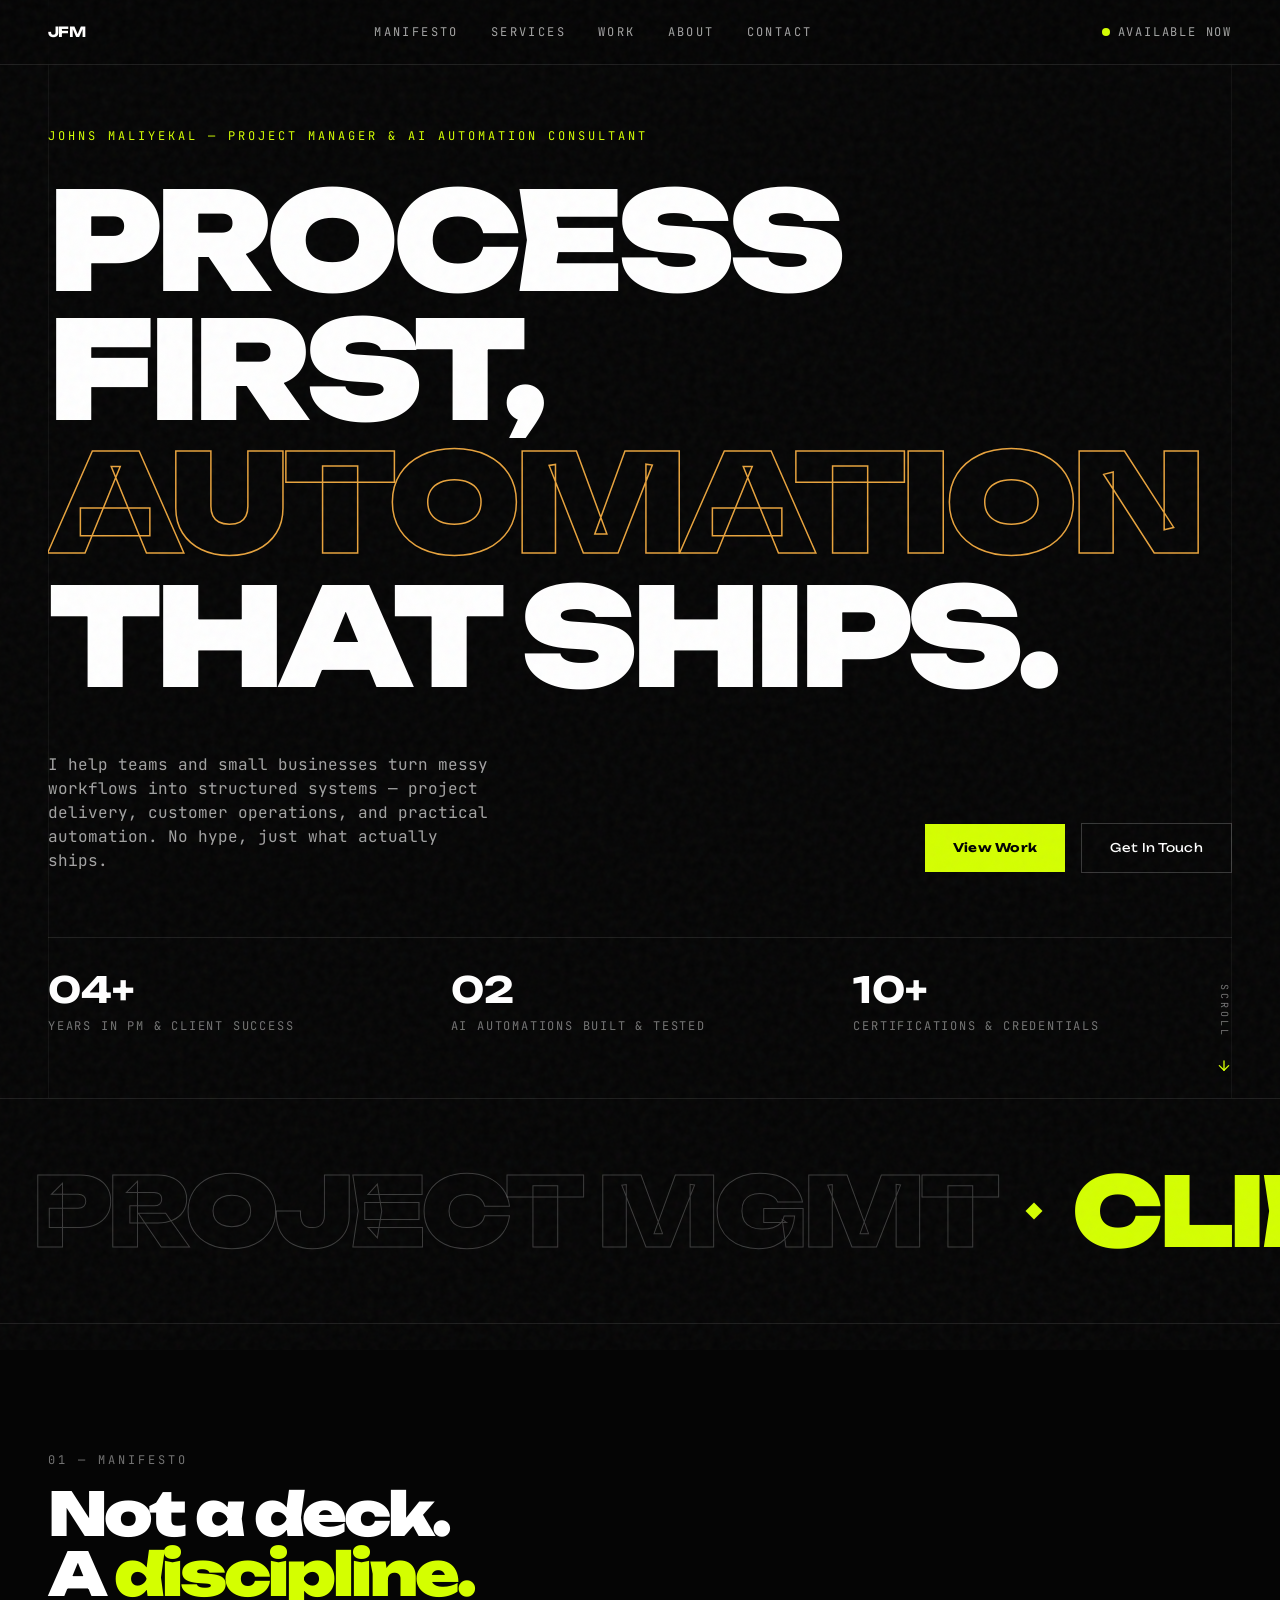
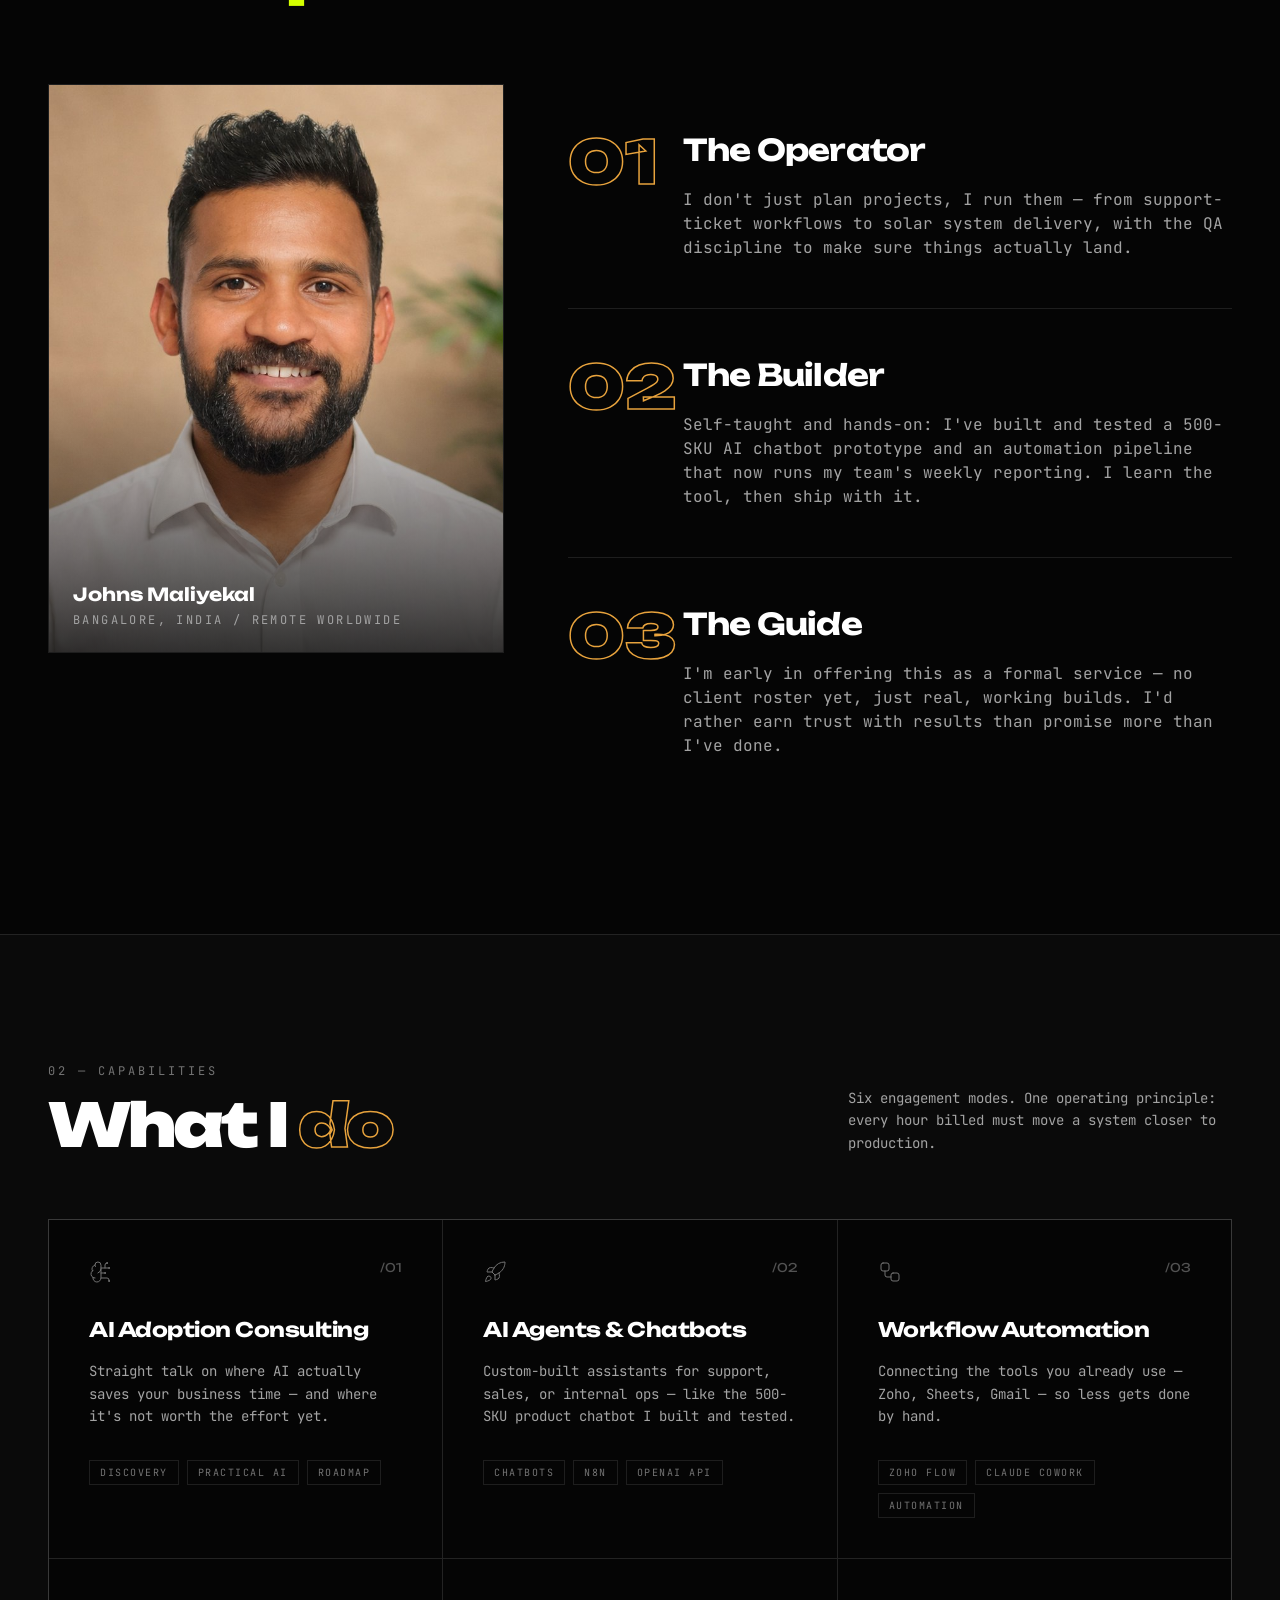
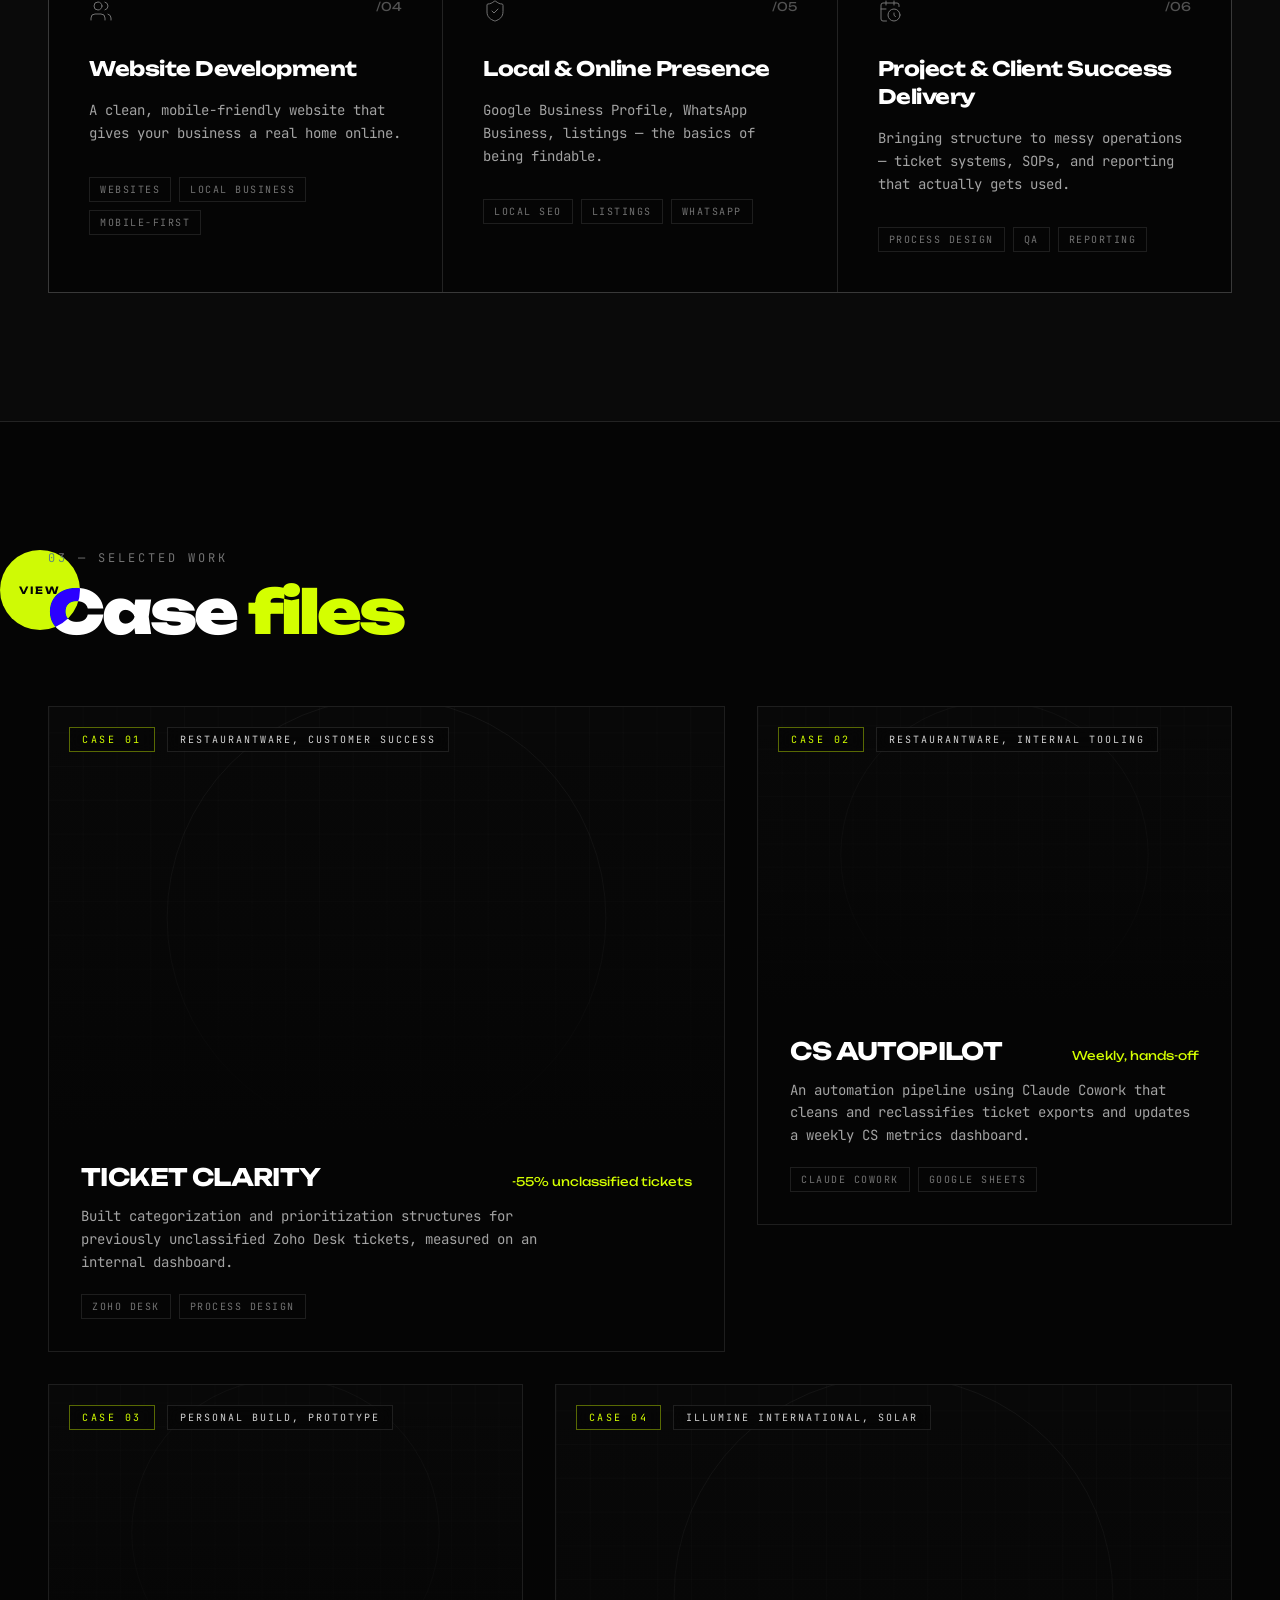
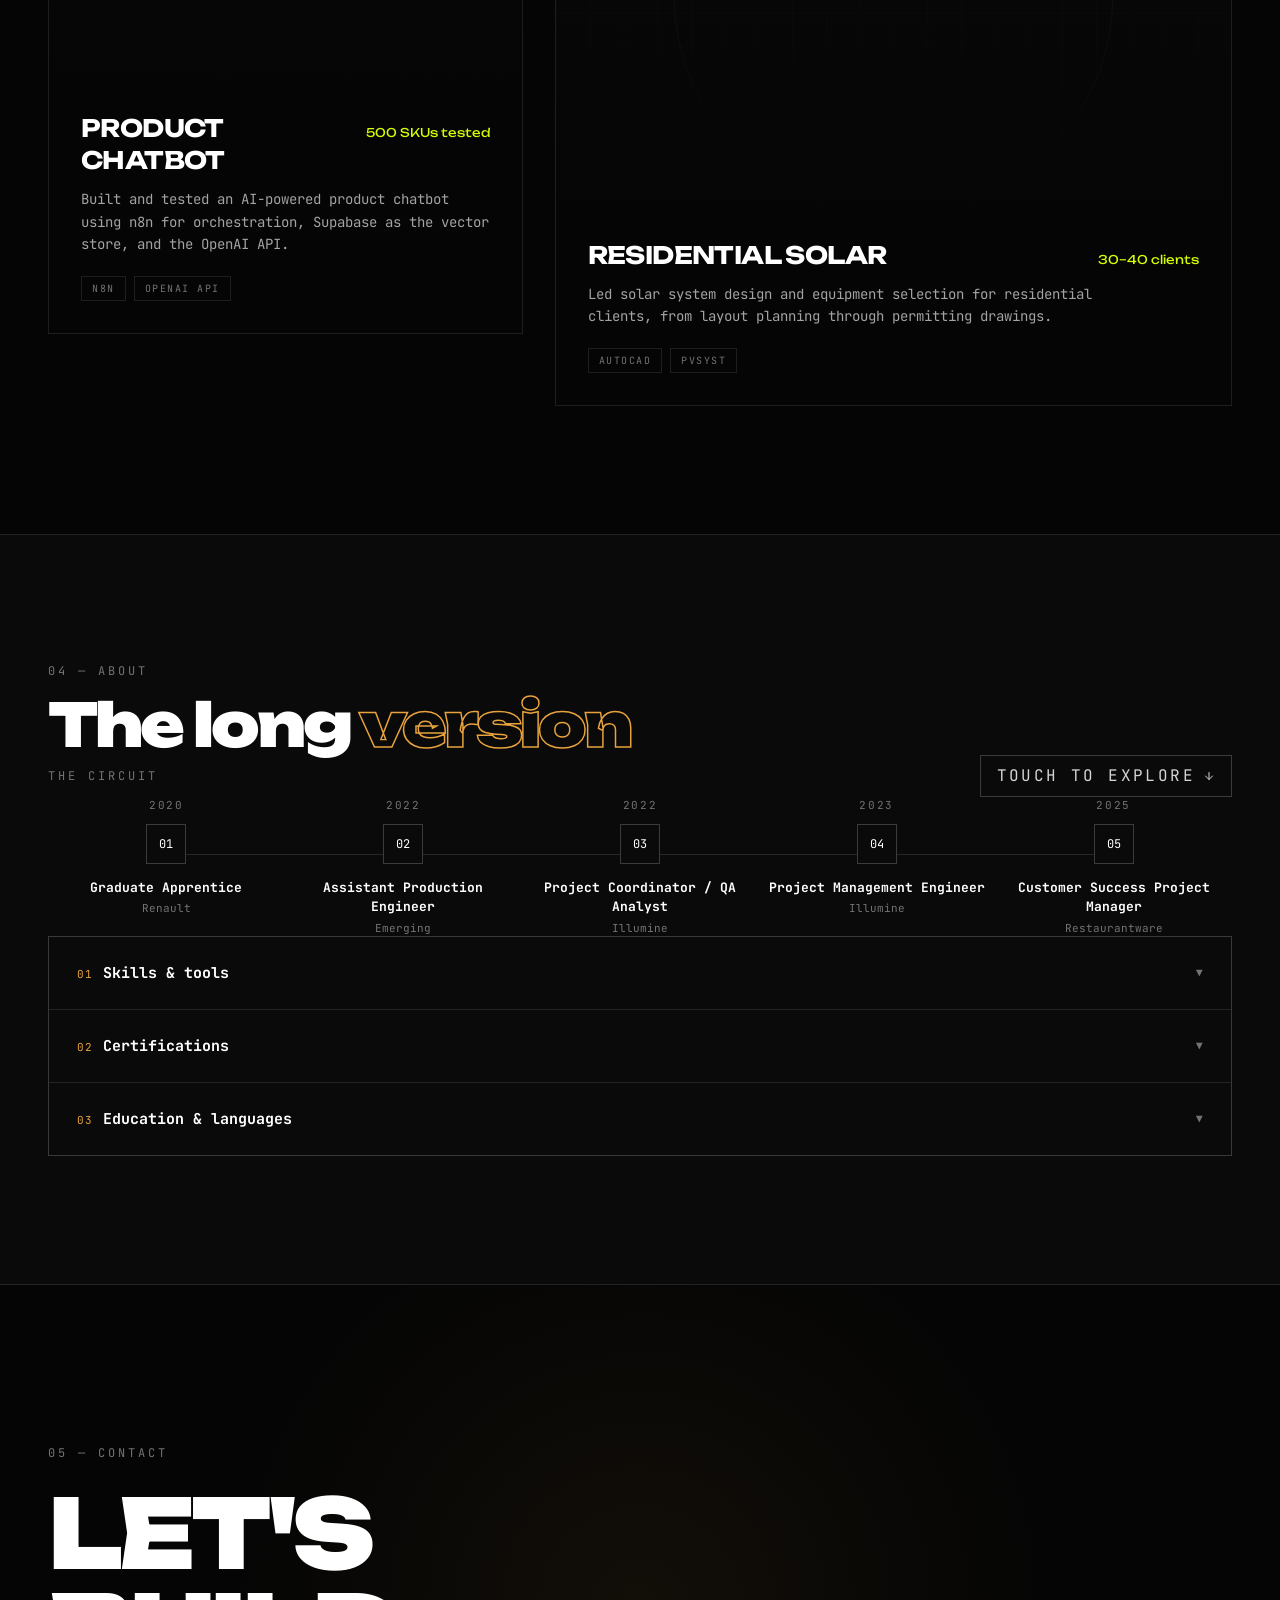
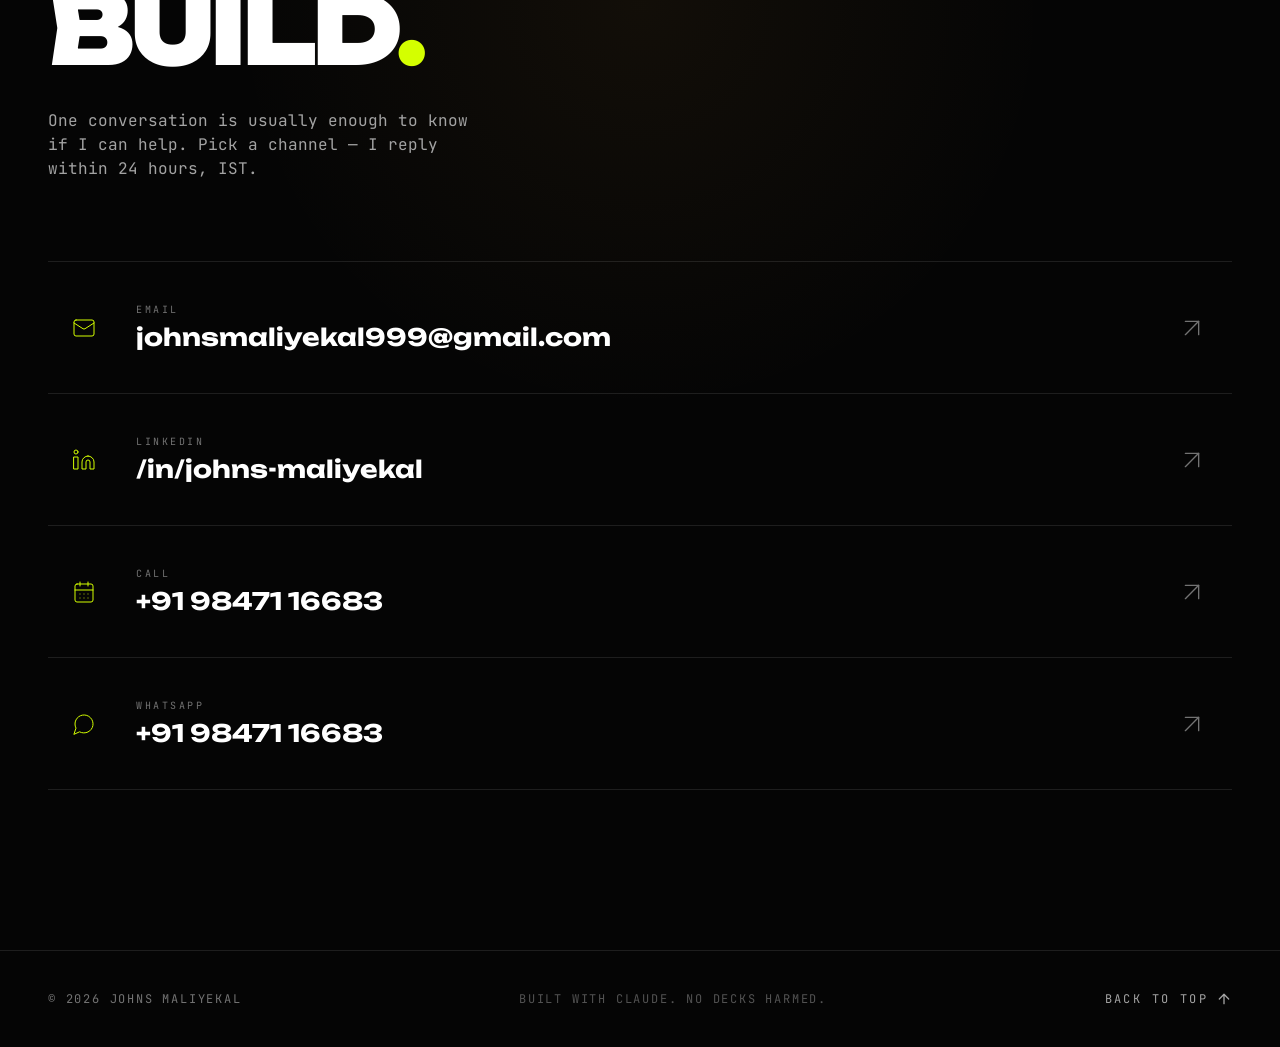
==== commit 976f37a1: "Update print statement from 'Hello' to 'Goodbye'" ====
--- a/index.html
+++ b/index.html
@@ -38,6 +38,37 @@
 .about-cert:last-child{border-bottom:none;}
 .about-edu-title{font-weight:700;font-size:14px;color:#fff;}
 .about-edu-sub{font-size:12px;color:#737373;margin-top:4px;}
+</style><style>
+html.light-theme{color-scheme:light;}
+html.light-theme .bg-\[\#050505\]{background-color:#FAFAF8 !important;}
+html.light-theme .bg-\[\#0A0A0A\]{background-color:#F0EFEA !important;}
+html.light-theme .bg-\[\#050505\]\/70{background-color:rgba(250,250,248,0.7) !important;}
+html.light-theme .bg-\[\#050505\]\/60{background-color:rgba(250,250,248,0.6) !important;}
+html.light-theme .bg-\[\#050505\]\/80{background-color:rgba(250,250,248,0.8) !important;}
+html.light-theme .text-white{color:#111111 !important;}
+html.light-theme .text-black{color:#111111 !important;}
+html.light-theme .text-neutral-300{color:#3f3f46 !important;}
+html.light-theme .text-neutral-400{color:#52525b !important;}
+html.light-theme .text-neutral-500{color:#6b6b74 !important;}
+html.light-theme .text-neutral-600{color:#52525b !important;}
+html.light-theme .border-white\/5{border-color:rgba(0,0,0,0.06) !important;}
+html.light-theme .border-white\/10{border-color:rgba(0,0,0,0.1) !important;}
+html.light-theme .border-white\/20{border-color:rgba(0,0,0,0.15) !important;}
+html.light-theme .bg-white\/10{background-color:rgba(0,0,0,0.1) !important;}
+html.light-theme .bg-white\/5{background-color:rgba(0,0,0,0.06) !important;}
+html.light-theme a.hover\:bg-\[\#E8A33D\]:hover *{color:#111111 !important;}
+html.light-theme .text-outline{-webkit-text-stroke:1px rgba(0,0,0,0.28) !important;}
+html.light-theme .about-dot{background:#F0EFEA !important;color:#111111 !important;border-color:rgba(0,0,0,0.2) !important;}
+html.light-theme .about-year,html.light-theme .about-company,html.light-theme .about-panel-meta{color:#6b6b74 !important;}
+html.light-theme .about-title,html.light-theme .about-panel-role,html.light-theme .about-tile-title,html.light-theme .about-edu-title{color:#111111 !important;}
+html.light-theme .about-panel,html.light-theme .about-cert{border-color:rgba(0,0,0,0.1) !important;}
+html.light-theme .about-tile{background:#F0EFEA !important;}
+html.light-theme .about-pill,html.light-theme .about-cert-link{border-color:rgba(0,0,0,0.1) !important;color:#3f3f46 !important;}
+html.light-theme .about-panel li{color:#3f3f46 !important;}
+html.light-theme .grain{opacity:0.025 !important;}
+html.light-theme #themeIconMoon{display:none !important;}
+html.light-theme #themeIconSun{display:block !important;}html.light-theme .from-\[\#050505\]{--tw-gradient-from:#FAFAF8 var(--tw-gradient-from-position) !important;--tw-gradient-to:rgb(250 250 248 / 0) var(--tw-gradient-to-position) !important;--tw-gradient-stops:var(--tw-gradient-from),var(--tw-gradient-to) !important;}html.light-theme .from-\[\#050505\]\/80{--tw-gradient-from:rgba(250,250,248,0.8) var(--tw-gradient-from-position) !important;--tw-gradient-to:rgb(250 250 248 / 0) var(--tw-gradient-to-position) !important;--tw-gradient-stops:var(--tw-gradient-from),var(--tw-gradient-to) !important;}html.light-theme .via-\[\#050505\]\/30{--tw-gradient-to:rgb(250 250 248 / 0)  !important;--tw-gradient-stops:var(--tw-gradient-from),rgba(250,250,248,0.3) var(--tw-gradient-via-position),var(--tw-gradient-to) !important;}html.light-theme .to-\[\#050505\]\/70{--tw-gradient-to:rgba(250,250,248,0.7) var(--tw-gradient-to-position) !important;}html.light-theme .hover\:bg-\[\#0f0f0a\]:hover{background-color:#F0EFEA !important;}html.light-theme img[data-testid="hero-bg-image"],html.light-theme article[data-testid^="project-card-"] img{filter:invert(1) contrast(0.85) !important;opacity:0.5 !important;}
+#themeIconSun{display:none;}
 </style><style>*, ::before, ::after{
   --tw-border-spacing-x: 0;
   --tw-border-spacing-y: 0;
@@ -3504,7 +3535,7 @@
 /*# sourceMappingURL=[data-uri] */</style></head>
 <body>
 <noscript>You need to enable JavaScript to run this app.</noscript>
-<div id="root"><div class="App bg-[#050505] text-white"><div aria-hidden="true" class="grain"></div><header class="fixed top-0 left-0 right-0 z-50 border-b border-white/10 bg-[#050505]/70 backdrop-blur-xl" data-testid="main-navbar" style="opacity: 1; transform: none;"><div class="max-w-7xl mx-auto px-6 md:px-12 h-16 flex items-center justify-between"><a class="font-display font-700 text-sm tracking-tighter text-white hover:text-[#E8A33D] transition-colors duration-300" data-testid="nav-logo" href="#top">JFM</a><nav class="hidden md:flex items-center gap-8"><a class="group relative text-xs tracking-[0.2em] uppercase text-neutral-400 hover:text-white transition-colors duration-300" data-testid="nav-link-manifesto" href="#manifesto">Manifesto<span class="absolute -bottom-1 left-0 h-px w-0 bg-[#E8A33D] transition-[width] duration-300 group-hover:w-full"></span></a><a class="group relative text-xs tracking-[0.2em] uppercase text-neutral-400 hover:text-white transition-colors duration-300" data-testid="nav-link-services" href="#services">Services<span class="absolute -bottom-1 left-0 h-px w-0 bg-[#E8A33D] transition-[width] duration-300 group-hover:w-full"></span></a><a class="group relative text-xs tracking-[0.2em] uppercase text-neutral-400 hover:text-white transition-colors duration-300" data-testid="nav-link-work" href="#work">Work<span class="absolute -bottom-1 left-0 h-px w-0 bg-[#E8A33D] transition-[width] duration-300 group-hover:w-full"></span></a><a class="group relative text-xs tracking-[0.2em] uppercase text-neutral-400 hover:text-white transition-colors duration-300" data-testid="nav-link-about" href="#about">About<span class="absolute -bottom-1 left-0 h-px w-0 bg-[#E8A33D] transition-[width] duration-300 group-hover:w-full"></span></a><a class="group relative text-xs tracking-[0.2em] uppercase text-neutral-400 hover:text-white transition-colors duration-300" data-testid="nav-link-contact" href="#contact">Contact<span class="absolute -bottom-1 left-0 h-px w-0 bg-[#E8A33D] transition-[width] duration-300 group-hover:w-full"></span></a></nav><div class="hidden md:flex items-center gap-2 text-xs tracking-[0.15em] uppercase text-neutral-400" data-testid="nav-availability-badge"><span class="w-2 h-2 rounded-full bg-[#E8A33D] pulse-dot"></span> Available now</div><button aria-label="Toggle ambient sound" class="hidden sm:flex items-center justify-center w-8 h-8 border border-white/10 text-neutral-400 hover:text-[#E8A33D] hover:border-[#E8A33D]/40 transition-colors duration-300" id="soundToggle"><svg class="w-4 h-4" fill="none" id="soundIconOn" stroke="currentColor" stroke-linecap="round" stroke-linejoin="round" stroke-width="1.5" style="display:none" viewbox="0 0 24 24" xmlns="http://www.w3.org/2000/svg"><polygon points="11 5 6 9 2 9 2 15 6 15 11 19 11 5"></polygon><path d="M15.54 8.46a5 5 0 0 1 0 7.07"></path><path d="M19.07 4.93a10 10 0 0 1 0 14.14"></path></svg><svg class="w-4 h-4" fill="none" id="soundIconOff" stroke="currentColor" stroke-linecap="round" stroke-linejoin="round" stroke-width="1.5" viewbox="0 0 24 24" xmlns="http://www.w3.org/2000/svg"><polygon points="11 5 6 9 2 9 2 15 6 15 11 19 11 5"></polygon><line x1="23" x2="17" y1="9" y2="15"></line><line x1="17" x2="23" y1="9" y2="15"></line></svg></button><button aria-label="Toggle menu" class="md:hidden text-white" data-testid="mobile-menu-toggle"><svg aria-hidden="true" class="lucide lucide-menu w-5 h-5" fill="none" height="24" stroke="currentColor" stroke-linecap="round" stroke-linejoin="round" stroke-width="2" viewbox="0 0 24 24" width="24" xmlns="http://www.w3.org/2000/svg"><path d="M4 12h16"></path><path d="M4 18h16"></path><path d="M4 6h16"></path></svg></button></div></header><main><section class="relative min-h-screen flex flex-col justify-end overflow-hidden" data-testid="hero-section" id="top"><div class="absolute inset-0 -z-10" style="transform: none;"><div class="absolute inset-[-3%]" style="transform: translateX(6.0625px) translateY(-8.93552px);"><img alt="" class="w-full h-full object-cover opacity-60" data-testid="hero-bg-image" src="data:image/svg+xml,%3Csvg%20xmlns%3D%22http%3A//www.w3.org/2000/svg%22%20width%3D%22800%22%20height%3D%221000%22%20viewBox%3D%220%200%20800%201000%22%3E%0A%3Crect%20width%3D%22800%22%20height%3D%221000%22%20fill%3D%22%230a0a0a%22/%3E%0A%3Cdefs%3E%3Cpattern%20id%3D%22g%22%20width%3D%2240%22%20height%3D%2240%22%20patternUnits%3D%22userSpaceOnUse%22%3E%0A%3Cpath%20d%3D%22M40%200H0V40%22%20fill%3D%22none%22%20stroke%3D%22%23E8A33D%22%20stroke-opacity%3D%220.08%22%20stroke-width%3D%221%22/%3E%0A%3C/pattern%3E%3C/defs%3E%0A%3Crect%20width%3D%22800%22%20height%3D%221000%22%20fill%3D%22url%28%23g%29%22/%3E%0A%3Ccircle%20cx%3D%22400%22%20cy%3D%22500%22%20r%3D%22260%22%20fill%3D%22none%22%20stroke%3D%22%23E8A33D%22%20stroke-opacity%3D%220.12%22%20stroke-width%3D%221%22/%3E%0A%3C/svg%3E"/></div><div class="absolute inset-0 bg-[#050505]/60"></div><div class="absolute inset-0 bg-gradient-to-t from-[#050505] via-transparent to-[#050505]/70"></div></div><div aria-hidden="true" class="absolute top-0 bottom-0 left-6 md:left-12 w-px bg-white/5"></div><div aria-hidden="true" class="absolute top-0 bottom-0 right-6 md:right-12 w-px bg-white/5"></div><div class="max-w-7xl mx-auto w-full px-6 md:px-12 pt-32 pb-16" style="opacity: 1;"><p class="text-xs tracking-[0.25em] uppercase text-[#E8A33D] mb-8" data-testid="hero-overline" style="opacity: 1; transform: none;">Johns Maliyekal — Project Manager &amp; AI Automation Consultant</p><h1 class="font-display font-black tracking-tighter leading-[0.95] text-[13vw] sm:text-[11vw] lg:text-[8.5rem]"><span class="block overflow-hidden pb-1"><span class="block text-white" data-testid="hero-line-0" style="transform: none;">PROCESS FIRST,</span></span><span class="block overflow-hidden pb-1"><span class="block text-outline-acid" data-testid="hero-line-1" style="transform: none;">AUTOMATION</span></span><span class="block overflow-hidden pb-1"><span class="block text-white" data-testid="hero-line-2" style="transform: none;">THAT SHIPS.</span></span></h1><div class="mt-12 flex flex-col md:flex-row md:items-end md:justify-between gap-10"><p class="max-w-md text-sm sm:text-base leading-relaxed text-neutral-400" data-testid="hero-subtext" style="opacity: 1; transform: none;">I help teams and small businesses turn messy workflows into structured systems — project delivery, customer operations, and practical automation. No hype, just what actually ships.</p><div class="flex items-center gap-4" style="opacity: 1; transform: none;"><a class="group inline-flex items-center gap-2 bg-[#E8A33D] text-black font-display font-700 text-xs tracking-wide px-7 py-4 transition-transform duration-300 hover:scale-[1.03]" data-testid="hero-cta-work" href="#work">View Work</a><a class="group inline-flex items-center gap-2 border border-white/20 text-white font-display font-400 text-xs tracking-wide px-7 py-4 transition-colors duration-300 hover:border-[#E8A33D] hover:text-[#E8A33D]" data-testid="hero-cta-contact" href="#contact">Get In Touch</a></div></div><div class="mt-16 pt-8 border-t border-white/10 grid grid-cols-3 gap-6" data-testid="hero-stats" style="opacity: 1;"><div><div class="font-display font-700 text-2xl sm:text-4xl text-white">04+</div><div class="mt-2 text-[10px] sm:text-xs tracking-[0.15em] uppercase text-neutral-500">Years in PM &amp; client success</div></div><div><div class="font-display font-700 text-2xl sm:text-4xl text-white">02</div><div class="mt-2 text-[10px] sm:text-xs tracking-[0.15em] uppercase text-neutral-500">AI automations built &amp; tested</div></div><div><div class="font-display font-700 text-2xl sm:text-4xl text-white">10+</div><div class="mt-2 text-[10px] sm:text-xs tracking-[0.15em] uppercase text-neutral-500">Certifications &amp; credentials</div></div></div></div><div class="absolute bottom-8 right-6 md:right-12 hidden lg:flex flex-col items-center gap-3 text-neutral-500" data-testid="hero-scroll-cue" style="opacity: 1;"><span class="text-[10px] tracking-[0.3em] uppercase [writing-mode:vertical-rl]">Scroll</span><div style="transform: translateY(7.61008px);"><svg aria-hidden="true" class="lucide lucide-arrow-down w-4 h-4 text-[#E8A33D]" fill="none" height="24" stroke="currentColor" stroke-linecap="round" stroke-linejoin="round" stroke-width="2" viewbox="0 0 24 24" width="24" xmlns="http://www.w3.org/2000/svg"><path d="M12 5v14"></path><path d="m19 12-7 7-7-7"></path></svg></div></div></section><section aria-hidden="true" class="relative py-16 border-y border-white/10 overflow-hidden bg-[#050505]" data-testid="editorial-marquee"><div class="flex w-max animate-marquee-slow"><div class="flex shrink-0 items-center"><span class="flex items-center"><span class="font-display font-900 text-6xl sm:text-7xl lg:text-8xl tracking-tighter px-8 text-outline"> PROJECT MGMT </span><span aria-hidden="true" class="w-3 h-3 bg-[#E8A33D] rotate-45 shrink-0"></span></span><span class="flex items-center"><span class="font-display font-900 text-6xl sm:text-7xl lg:text-8xl tracking-tighter px-8 text-[#E8A33D]"> CLIENT SUCCESS </span><span aria-hidden="true" class="w-3 h-3 bg-[#E8A33D] rotate-45 shrink-0"></span></span><span class="flex items-center"><span class="font-display font-900 text-6xl sm:text-7xl lg:text-8xl tracking-tighter px-8 text-outline"> AUTOMATION </span><span aria-hidden="true" class="w-3 h-3 bg-[#E8A33D] rotate-45 shrink-0"></span></span><span class="flex items-center"><span class="font-display font-900 text-6xl sm:text-7xl lg:text-8xl tracking-tighter px-8 text-[#E8A33D]"> QUALITY ASSURANCE </span><span aria-hidden="true" class="w-3 h-3 bg-[#E8A33D] rotate-45 shrink-0"></span></span><span class="flex items-center"><span class="font-display font-900 text-6xl sm:text-7xl lg:text-8xl tracking-tighter px-8 text-outline"> SOLAR DELIVERY </span><span aria-hidden="true" class="w-3 h-3 bg-[#E8A33D] rotate-45 shrink-0"></span></span><span class="flex items-center"><span class="font-display font-900 text-6xl sm:text-7xl lg:text-8xl tracking-tighter px-8 text-[#E8A33D]"> AI AGENTS </span><span aria-hidden="true" class="w-3 h-3 bg-[#E8A33D] rotate-45 shrink-0"></span></span></div><div class="flex shrink-0 items-center"><span class="flex items-center"><span class="font-display font-900 text-6xl sm:text-7xl lg:text-8xl tracking-tighter px-8 text-outline"> PROJECT MGMT </span><span aria-hidden="true" class="w-3 h-3 bg-[#E8A33D] rotate-45 shrink-0"></span></span><span class="flex items-center"><span class="font-display font-900 text-6xl sm:text-7xl lg:text-8xl tracking-tighter px-8 text-[#E8A33D]"> CLIENT SUCCESS </span><span aria-hidden="true" class="w-3 h-3 bg-[#E8A33D] rotate-45 shrink-0"></span></span><span class="flex items-center"><span class="font-display font-900 text-6xl sm:text-7xl lg:text-8xl tracking-tighter px-8 text-outline"> AUTOMATION </span><span aria-hidden="true" class="w-3 h-3 bg-[#E8A33D] rotate-45 shrink-0"></span></span><span class="flex items-center"><span class="font-display font-900 text-6xl sm:text-7xl lg:text-8xl tracking-tighter px-8 text-[#E8A33D]"> QUALITY ASSURANCE </span><span aria-hidden="true" class="w-3 h-3 bg-[#E8A33D] rotate-45 shrink-0"></span></span><span class="flex items-center"><span class="font-display font-900 text-6xl sm:text-7xl lg:text-8xl tracking-tighter px-8 text-outline"> SOLAR DELIVERY </span><span aria-hidden="true" class="w-3 h-3 bg-[#E8A33D] rotate-45 shrink-0"></span></span><span class="flex items-center"><span class="font-display font-900 text-6xl sm:text-7xl lg:text-8xl tracking-tighter px-8 text-[#E8A33D]"> AI AGENTS </span><span aria-hidden="true" class="w-3 h-3 bg-[#E8A33D] rotate-45 shrink-0"></span></span></div></div></section><section class="relative py-24 md:py-32 bg-[#050505]" data-testid="manifesto-section" id="manifesto"><div class="max-w-7xl mx-auto px-6 md:px-12"><div class="" style="opacity: 0; transform: translateY(48px);"><p class="text-xs tracking-[0.25em] uppercase text-neutral-500 mb-4" data-testid="manifesto-label">01 — Manifesto</p><h2 class="font-display font-900 tracking-tighter text-4xl sm:text-5xl lg:text-6xl text-white max-w-3xl">Not a deck.<br/>A <span class="text-[#E8A33D]">discipline.</span></h2></div><div class="mt-20 grid grid-cols-1 lg:grid-cols-12 gap-12 lg:gap-16"><div class="lg:col-span-5" style="opacity: 0; transform: translateY(48px);"><div class="lg:sticky lg:top-28"><div class="relative overflow-hidden border border-white/10 group" data-testid="manifesto-portrait-frame"><img alt="Johns Maliyekal" class="w-full aspect-[4/5] object-cover transition-transform duration-700 group-hover:scale-105" data-testid="manifesto-portrait" src="[data-uri]"/><div class="absolute inset-0 bg-gradient-to-t from-[#050505]/80 via-transparent to-transparent"></div><div class="absolute bottom-0 left-0 right-0 p-6 flex items-end justify-between"><div><p class="font-display font-700 text-lg text-white">Johns Maliyekal</p><p class="text-xs tracking-[0.2em] uppercase text-neutral-400 mt-1">Bangalore, India / Remote worldwide</p></div></div></div></div></div><div class="lg:col-span-7 flex flex-col"><div class="border-t border-white/10 py-12 first:border-t-0 first:pt-0 lg:first:pt-12" style="opacity: 0; transform: translateY(48px);"><div class="grid grid-cols-12 gap-6" data-testid="manifesto-chapter-01"><div class="col-span-3 sm:col-span-2"><span class="font-display font-900 text-5xl sm:text-6xl text-outline-acid">01</span></div><div class="col-span-9 sm:col-span-10"><h3 class="font-display font-700 text-2xl sm:text-3xl text-white tracking-tight">The Operator</h3><p class="mt-5 text-sm sm:text-base leading-relaxed text-neutral-400 max-w-xl">I don't just plan projects, I run them — from support-ticket workflows to solar system delivery, with the QA discipline to make sure things actually land.</p></div></div></div><div class="border-t border-white/10 py-12 first:border-t-0 first:pt-0 lg:first:pt-12" style="opacity: 0; transform: translateY(48px);"><div class="grid grid-cols-12 gap-6" data-testid="manifesto-chapter-02"><div class="col-span-3 sm:col-span-2"><span class="font-display font-900 text-5xl sm:text-6xl text-outline-acid">02</span></div><div class="col-span-9 sm:col-span-10"><h3 class="font-display font-700 text-2xl sm:text-3xl text-white tracking-tight">The Builder</h3><p class="mt-5 text-sm sm:text-base leading-relaxed text-neutral-400 max-w-xl">Self-taught and hands-on: I've built and tested a 500-SKU AI chatbot prototype and an automation pipeline that now runs my team's weekly reporting. I learn the tool, then ship with it.</p></div></div></div><div class="border-t border-white/10 py-12 first:border-t-0 first:pt-0 lg:first:pt-12" style="opacity: 0; transform: translateY(48px);"><div class="grid grid-cols-12 gap-6" data-testid="manifesto-chapter-03"><div class="col-span-3 sm:col-span-2"><span class="font-display font-900 text-5xl sm:text-6xl text-outline-acid">03</span></div><div class="col-span-9 sm:col-span-10"><h3 class="font-display font-700 text-2xl sm:text-3xl text-white tracking-tight">The Guide</h3><p class="mt-5 text-sm sm:text-base leading-relaxed text-neutral-400 max-w-xl">I'm early in offering this as a formal service — no client roster yet, just real, working builds. I'd rather earn trust with results than promise more than I've done.</p></div></div></div></div></div></div></section><section class="relative py-24 md:py-32 bg-[#0A0A0A] border-y border-white/10" data-testid="services-section" id="services"><div class="max-w-7xl mx-auto px-6 md:px-12"><div class="flex flex-col md:flex-row md:items-end md:justify-between gap-6 mb-16" style="opacity: 0; transform: translateY(48px);"><div><p class="text-xs tracking-[0.25em] uppercase text-neutral-500 mb-4" data-testid="services-label">02 — Capabilities</p><h2 class="font-display font-900 tracking-tighter text-4xl sm:text-5xl lg:text-6xl text-white">What I <span class="text-outline-acid">do</span></h2></div><p class="max-w-sm text-sm leading-relaxed text-neutral-400">Six engagement modes. One operating principle: every hour billed must move a system closer to production.</p></div><div class="grid grid-cols-1 md:grid-cols-2 lg:grid-cols-3 gap-px bg-white/10 border border-white/10" data-testid="services-grid"><div class="" style="opacity: 0; transform: translateY(32px);"><div class="group relative h-full bg-[#050505] p-8 lg:p-10 transition-colors duration-500 hover:bg-[#0f0f0a]" data-testid="service-card-01"><div class="absolute top-0 left-0 h-px w-0 bg-[#E8A33D] transition-[width] duration-500 group-hover:w-full"></div><div class="flex items-start justify-between"><svg aria-hidden="true" class="lucide lucide-brain-circuit w-6 h-6 text-neutral-500 transition-colors duration-300 group-hover:text-[#E8A33D]" fill="none" height="24" stroke="currentColor" stroke-linecap="round" stroke-linejoin="round" stroke-width="1" viewbox="0 0 24 24" width="24" xmlns="http://www.w3.org/2000/svg"><path d="M12 5a3 3 0 1 0-5.997.125 4 4 0 0 0-2.526 5.77 4 4 0 0 0 .556 6.588A4 4 0 1 0 12 18Z"></path><path d="M9 13a4.5 4.5 0 0 0 3-4"></path><path d="M6.003 5.125A3 3 0 0 0 6.401 6.5"></path><path d="M3.477 10.896a4 4 0 0 1 .585-.396"></path><path d="M6 18a4 4 0 0 1-1.967-.516"></path><path d="M12 13h4"></path><path d="M12 18h6a2 2 0 0 1 2 2v1"></path><path d="M12 8h8"></path><path d="M16 8V5a2 2 0 0 1 2-2"></path><circle cx="16" cy="13" r=".5"></circle><circle cx="18" cy="3" r=".5"></circle><circle cx="20" cy="21" r=".5"></circle><circle cx="20" cy="8" r=".5"></circle></svg><span class="font-display text-xs text-neutral-600 group-hover:text-[#E8A33D] transition-colors duration-300">/<span style="display: contents;">01</span></span></div><h3 class="mt-8 font-display font-700 text-lg sm:text-xl text-white tracking-tight leading-snug">AI Adoption Consulting</h3><p class="mt-4 text-sm leading-relaxed text-neutral-400">Straight talk on where AI actually saves your business time — and where it's not worth the effort yet.</p><div class="mt-8 flex flex-wrap gap-2"><span class="text-[10px] tracking-[0.15em] uppercase text-neutral-500 border border-white/10 px-2.5 py-1 transition-colors duration-300 group-hover:border-[#E8A33D]/30 group-hover:text-neutral-300">Discovery</span><span class="text-[10px] tracking-[0.15em] uppercase text-neutral-500 border border-white/10 px-2.5 py-1 transition-colors duration-300 group-hover:border-[#E8A33D]/30 group-hover:text-neutral-300">Practical AI</span><span class="text-[10px] tracking-[0.15em] uppercase text-neutral-500 border border-white/10 px-2.5 py-1 transition-colors duration-300 group-hover:border-[#E8A33D]/30 group-hover:text-neutral-300">Roadmap</span></div><svg aria-hidden="true" class="lucide lucide-arrow-up-right absolute bottom-8 right-8 w-4 h-4 text-[#E8A33D] opacity-0 transition-all duration-300 group-hover:opacity-100 group-hover:translate-x-1 group-hover:-translate-y-1" fill="none" height="24" stroke="currentColor" stroke-linecap="round" stroke-linejoin="round" stroke-width="2" viewbox="0 0 24 24" width="24" xmlns="http://www.w3.org/2000/svg"><path d="M7 7h10v10"></path><path d="M7 17 17 7"></path></svg></div></div><div class="" style="opacity: 0; transform: translateY(32px);"><div class="group relative h-full bg-[#050505] p-8 lg:p-10 transition-colors duration-500 hover:bg-[#0f0f0a]" data-testid="service-card-02"><div class="absolute top-0 left-0 h-px w-0 bg-[#E8A33D] transition-[width] duration-500 group-hover:w-full"></div><div class="flex items-start justify-between"><svg aria-hidden="true" class="lucide lucide-rocket w-6 h-6 text-neutral-500 transition-colors duration-300 group-hover:text-[#E8A33D]" fill="none" height="24" stroke="currentColor" stroke-linecap="round" stroke-linejoin="round" stroke-width="1" viewbox="0 0 24 24" width="24" xmlns="http://www.w3.org/2000/svg"><path d="M4.5 16.5c-1.5 1.26-2 5-2 5s3.74-.5 5-2c.71-.84.7-2.13-.09-2.91a2.18 2.18 0 0 0-2.91-.09z"></path><path d="m12 15-3-3a22 22 0 0 1 2-3.95A12.88 12.88 0 0 1 22 2c0 2.72-.78 7.5-6 11a22.35 22.35 0 0 1-4 2z"></path><path d="M9 12H4s.55-3.03 2-4c1.62-1.08 5 0 5 0"></path><path d="M12 15v5s3.03-.55 4-2c1.08-1.62 0-5 0-5"></path></svg><span class="font-display text-xs text-neutral-600 group-hover:text-[#E8A33D] transition-colors duration-300">/<span style="display: contents;">02</span></span></div><h3 class="mt-8 font-display font-700 text-lg sm:text-xl text-white tracking-tight leading-snug">AI Agents &amp; Chatbots</h3><p class="mt-4 text-sm leading-relaxed text-neutral-400">Custom-built assistants for support, sales, or internal ops — like the 500-SKU product chatbot I built and tested.</p><div class="mt-8 flex flex-wrap gap-2"><span class="text-[10px] tracking-[0.15em] uppercase text-neutral-500 border border-white/10 px-2.5 py-1 transition-colors duration-300 group-hover:border-[#E8A33D]/30 group-hover:text-neutral-300">Chatbots</span><span class="text-[10px] tracking-[0.15em] uppercase text-neutral-500 border border-white/10 px-2.5 py-1 transition-colors duration-300 group-hover:border-[#E8A33D]/30 group-hover:text-neutral-300">n8n</span><span class="text-[10px] tracking-[0.15em] uppercase text-neutral-500 border border-white/10 px-2.5 py-1 transition-colors duration-300 group-hover:border-[#E8A33D]/30 group-hover:text-neutral-300">OpenAI API</span></div><svg aria-hidden="true" class="lucide lucide-arrow-up-right absolute bottom-8 right-8 w-4 h-4 text-[#E8A33D] opacity-0 transition-all duration-300 group-hover:opacity-100 group-hover:translate-x-1 group-hover:-translate-y-1" fill="none" height="24" stroke="currentColor" stroke-linecap="round" stroke-linejoin="round" stroke-width="2" viewbox="0 0 24 24" width="24" xmlns="http://www.w3.org/2000/svg"><path d="M7 7h10v10"></path><path d="M7 17 17 7"></path></svg></div></div><div class="" style="opacity: 0; transform: translateY(32px);"><div class="group relative h-full bg-[#050505] p-8 lg:p-10 transition-colors duration-500 hover:bg-[#0f0f0a]" data-testid="service-card-03"><div class="absolute top-0 left-0 h-px w-0 bg-[#E8A33D] transition-[width] duration-500 group-hover:w-full"></div><div class="flex items-start justify-between"><svg aria-hidden="true" class="lucide lucide-workflow w-6 h-6 text-neutral-500 transition-colors duration-300 group-hover:text-[#E8A33D]" fill="none" height="24" stroke="currentColor" stroke-linecap="round" stroke-linejoin="round" stroke-width="1" viewbox="0 0 24 24" width="24" xmlns="http://www.w3.org/2000/svg"><rect height="8" rx="2" width="8" x="3" y="3"></rect><path d="M7 11v4a2 2 0 0 0 2 2h4"></path><rect height="8" rx="2" width="8" x="13" y="13"></rect></svg><span class="font-display text-xs text-neutral-600 group-hover:text-[#E8A33D] transition-colors duration-300">/<span style="display: contents;">03</span></span></div><h3 class="mt-8 font-display font-700 text-lg sm:text-xl text-white tracking-tight leading-snug">Workflow Automation</h3><p class="mt-4 text-sm leading-relaxed text-neutral-400">Connecting the tools you already use — Zoho, Sheets, Gmail — so less gets done by hand.</p><div class="mt-8 flex flex-wrap gap-2"><span class="text-[10px] tracking-[0.15em] uppercase text-neutral-500 border border-white/10 px-2.5 py-1 transition-colors duration-300 group-hover:border-[#E8A33D]/30 group-hover:text-neutral-300">Zoho Flow</span><span class="text-[10px] tracking-[0.15em] uppercase text-neutral-500 border border-white/10 px-2.5 py-1 transition-colors duration-300 group-hover:border-[#E8A33D]/30 group-hover:text-neutral-300">Claude Cowork</span><span class="text-[10px] tracking-[0.15em] uppercase text-neutral-500 border border-white/10 px-2.5 py-1 transition-colors duration-300 group-hover:border-[#E8A33D]/30 group-hover:text-neutral-300">Automation</span></div><svg aria-hidden="true" class="lucide lucide-arrow-up-right absolute bottom-8 right-8 w-4 h-4 text-[#E8A33D] opacity-0 transition-all duration-300 group-hover:opacity-100 group-hover:translate-x-1 group-hover:-translate-y-1" fill="none" height="24" stroke="currentColor" stroke-linecap="round" stroke-linejoin="round" stroke-width="2" viewbox="0 0 24 24" width="24" xmlns="http://www.w3.org/2000/svg"><path d="M7 7h10v10"></path><path d="M7 17 17 7"></path></svg></div></div><div class="" style="opacity: 0; transform: translateY(32px);"><div class="group relative h-full bg-[#050505] p-8 lg:p-10 transition-colors duration-500 hover:bg-[#0f0f0a]" data-testid="service-card-04"><div class="absolute top-0 left-0 h-px w-0 bg-[#E8A33D] transition-[width] duration-500 group-hover:w-full"></div><div class="flex items-start justify-between"><svg aria-hidden="true" class="lucide lucide-users w-6 h-6 text-neutral-500 transition-colors duration-300 group-hover:text-[#E8A33D]" fill="none" height="24" stroke="currentColor" stroke-linecap="round" stroke-linejoin="round" stroke-width="1" viewbox="0 0 24 24" width="24" xmlns="http://www.w3.org/2000/svg"><path d="M16 21v-2a4 4 0 0 0-4-4H6a4 4 0 0 0-4 4v2"></path><path d="M16 3.128a4 4 0 0 1 0 7.744"></path><path d="M22 21v-2a4 4 0 0 0-3-3.87"></path><circle cx="9" cy="7" r="4"></circle></svg><span class="font-display text-xs text-neutral-600 group-hover:text-[#E8A33D] transition-colors duration-300">/<span style="display: contents;">04</span></span></div><h3 class="mt-8 font-display font-700 text-lg sm:text-xl text-white tracking-tight leading-snug">Website Development</h3><p class="mt-4 text-sm leading-relaxed text-neutral-400">A clean, mobile-friendly website that gives your business a real home online.</p><div class="mt-8 flex flex-wrap gap-2"><span class="text-[10px] tracking-[0.15em] uppercase text-neutral-500 border border-white/10 px-2.5 py-1 transition-colors duration-300 group-hover:border-[#E8A33D]/30 group-hover:text-neutral-300">Websites</span><span class="text-[10px] tracking-[0.15em] uppercase text-neutral-500 border border-white/10 px-2.5 py-1 transition-colors duration-300 group-hover:border-[#E8A33D]/30 group-hover:text-neutral-300">Local Business</span><span class="text-[10px] tracking-[0.15em] uppercase text-neutral-500 border border-white/10 px-2.5 py-1 transition-colors duration-300 group-hover:border-[#E8A33D]/30 group-hover:text-neutral-300">Mobile-first</span></div><svg aria-hidden="true" class="lucide lucide-arrow-up-right absolute bottom-8 right-8 w-4 h-4 text-[#E8A33D] opacity-0 transition-all duration-300 group-hover:opacity-100 group-hover:translate-x-1 group-hover:-translate-y-1" fill="none" height="24" stroke="currentColor" stroke-linecap="round" stroke-linejoin="round" stroke-width="2" viewbox="0 0 24 24" width="24" xmlns="http://www.w3.org/2000/svg"><path d="M7 7h10v10"></path><path d="M7 17 17 7"></path></svg></div></div><div class="" style="opacity: 0; transform: translateY(32px);"><div class="group relative h-full bg-[#050505] p-8 lg:p-10 transition-colors duration-500 hover:bg-[#0f0f0a]" data-testid="service-card-05"><div class="absolute top-0 left-0 h-px w-0 bg-[#E8A33D] transition-[width] duration-500 group-hover:w-full"></div><div class="flex items-start justify-between"><svg aria-hidden="true" class="lucide lucide-shield-check w-6 h-6 text-neutral-500 transition-colors duration-300 group-hover:text-[#E8A33D]" fill="none" height="24" stroke="currentColor" stroke-linecap="round" stroke-linejoin="round" stroke-width="1" viewbox="0 0 24 24" width="24" xmlns="http://www.w3.org/2000/svg"><path d="M20 13c0 5-3.5 7.5-7.66 8.95a1 1 0 0 1-.67-.01C7.5 20.5 4 18 4 13V6a1 1 0 0 1 1-1c2 0 4.5-1.2 6.24-2.72a1.17 1.17 0 0 1 1.52 0C14.51 3.81 17 5 19 5a1 1 0 0 1 1 1z"></path><path d="m9 12 2 2 4-4"></path></svg><span class="font-display text-xs text-neutral-600 group-hover:text-[#E8A33D] transition-colors duration-300">/<span style="display: contents;">05</span></span></div><h3 class="mt-8 font-display font-700 text-lg sm:text-xl text-white tracking-tight leading-snug">Local &amp; Online Presence</h3><p class="mt-4 text-sm leading-relaxed text-neutral-400">Google Business Profile, WhatsApp Business, listings — the basics of being findable.</p><div class="mt-8 flex flex-wrap gap-2"><span class="text-[10px] tracking-[0.15em] uppercase text-neutral-500 border border-white/10 px-2.5 py-1 transition-colors duration-300 group-hover:border-[#E8A33D]/30 group-hover:text-neutral-300">Local SEO</span><span class="text-[10px] tracking-[0.15em] uppercase text-neutral-500 border border-white/10 px-2.5 py-1 transition-colors duration-300 group-hover:border-[#E8A33D]/30 group-hover:text-neutral-300">Listings</span><span class="text-[10px] tracking-[0.15em] uppercase text-neutral-500 border border-white/10 px-2.5 py-1 transition-colors duration-300 group-hover:border-[#E8A33D]/30 group-hover:text-neutral-300">WhatsApp</span></div><svg aria-hidden="true" class="lucide lucide-arrow-up-right absolute bottom-8 right-8 w-4 h-4 text-[#E8A33D] opacity-0 transition-all duration-300 group-hover:opacity-100 group-hover:translate-x-1 group-hover:-translate-y-1" fill="none" height="24" stroke="currentColor" stroke-linecap="round" stroke-linejoin="round" stroke-width="2" viewbox="0 0 24 24" width="24" xmlns="http://www.w3.org/2000/svg"><path d="M7 7h10v10"></path><path d="M7 17 17 7"></path></svg></div></div><div class="" style="opacity: 0; transform: translateY(32px);"><div class="group relative h-full bg-[#050505] p-8 lg:p-10 transition-colors duration-500 hover:bg-[#0f0f0a]" data-testid="service-card-06"><div class="absolute top-0 left-0 h-px w-0 bg-[#E8A33D] transition-[width] duration-500 group-hover:w-full"></div><div class="flex items-start justify-between"><svg aria-hidden="true" class="lucide lucide-calendar-clock w-6 h-6 text-neutral-500 transition-colors duration-300 group-hover:text-[#E8A33D]" fill="none" height="24" stroke="currentColor" stroke-linecap="round" stroke-linejoin="round" stroke-width="1" viewbox="0 0 24 24" width="24" xmlns="http://www.w3.org/2000/svg"><path d="M21 7.5V6a2 2 0 0 0-2-2H5a2 2 0 0 0-2 2v14a2 2 0 0 0 2 2h3.5"></path><path d="M16 2v4"></path><path d="M8 2v4"></path><path d="M3 10h5"></path><path d="M17.5 17.5 16 16.3V14"></path><circle cx="16" cy="16" r="6"></circle></svg><span class="font-display text-xs text-neutral-600 group-hover:text-[#E8A33D] transition-colors duration-300">/<span style="display: contents;">06</span></span></div><h3 class="mt-8 font-display font-700 text-lg sm:text-xl text-white tracking-tight leading-snug">Project &amp; Client Success Delivery</h3><p class="mt-4 text-sm leading-relaxed text-neutral-400">Bringing structure to messy operations — ticket systems, SOPs, and reporting that actually gets used.</p><div class="mt-8 flex flex-wrap gap-2"><span class="text-[10px] tracking-[0.15em] uppercase text-neutral-500 border border-white/10 px-2.5 py-1 transition-colors duration-300 group-hover:border-[#E8A33D]/30 group-hover:text-neutral-300">Process Design</span><span class="text-[10px] tracking-[0.15em] uppercase text-neutral-500 border border-white/10 px-2.5 py-1 transition-colors duration-300 group-hover:border-[#E8A33D]/30 group-hover:text-neutral-300">QA</span><span class="text-[10px] tracking-[0.15em] uppercase text-neutral-500 border border-white/10 px-2.5 py-1 transition-colors duration-300 group-hover:border-[#E8A33D]/30 group-hover:text-neutral-300">Reporting</span></div><svg aria-hidden="true" class="lucide lucide-arrow-up-right absolute bottom-8 right-8 w-4 h-4 text-[#E8A33D] opacity-0 transition-all duration-300 group-hover:opacity-100 group-hover:translate-x-1 group-hover:-translate-y-1" fill="none" height="24" stroke="currentColor" stroke-linecap="round" stroke-linejoin="round" stroke-width="2" viewbox="0 0 24 24" width="24" xmlns="http://www.w3.org/2000/svg"><path d="M7 7h10v10"></path><path d="M7 17 17 7"></path></svg></div></div></div></div></section><section class="relative py-24 md:py-32 bg-[#050505]" data-testid="projects-section" id="work"><div class="pointer-events-none absolute z-30 hidden lg:flex -translate-x-1/2 -translate-y-1/2 w-20 h-20 rounded-full bg-[#E8A33D] items-center justify-center mix-blend-difference" data-testid="projects-custom-cursor" style="transform: scale(0.6); opacity: 0;"><span class="font-display font-700 text-[10px] tracking-[0.2em] text-black">VIEW</span></div><div class="max-w-7xl mx-auto px-6 md:px-12"><div class="mb-16" style="opacity: 0; transform: translateY(48px);"><p class="text-xs tracking-[0.25em] uppercase text-neutral-500 mb-4" data-testid="projects-label">03 — Selected Work</p><h2 class="font-display font-900 tracking-tighter text-4xl sm:text-5xl lg:text-6xl text-white">Case <span class="text-[#E8A33D]">files</span></h2></div><div class="grid grid-cols-1 md:grid-cols-12 gap-8" data-testid="projects-grid"><div class="md:col-span-7" style="opacity: 0; transform: translateY(40px);"><article class="group relative overflow-hidden border border-white/10 cursor-pointer" data-testid="project-card-01"><div class="relative overflow-hidden aspect-[16/10]"><img alt="TICKET CLARITY" class="w-full h-full object-cover grayscale opacity-70 transition-[transform,filter,opacity] duration-700 group-hover:grayscale-0 group-hover:opacity-100 group-hover:scale-105" src="data:image/svg+xml,%3Csvg%20xmlns%3D%22http%3A//www.w3.org/2000/svg%22%20width%3D%22800%22%20height%3D%221000%22%20viewBox%3D%220%200%20800%201000%22%3E%0A%3Crect%20width%3D%22800%22%20height%3D%221000%22%20fill%3D%22%230a0a0a%22/%3E%0A%3Cdefs%3E%3Cpattern%20id%3D%22g%22%20width%3D%2240%22%20height%3D%2240%22%20patternUnits%3D%22userSpaceOnUse%22%3E%0A%3Cpath%20d%3D%22M40%200H0V40%22%20fill%3D%22none%22%20stroke%3D%22%23E8A33D%22%20stroke-opacity%3D%220.08%22%20stroke-width%3D%221%22/%3E%0A%3C/pattern%3E%3C/defs%3E%0A%3Crect%20width%3D%22800%22%20height%3D%221000%22%20fill%3D%22url%28%23g%29%22/%3E%0A%3Ccircle%20cx%3D%22400%22%20cy%3D%22500%22%20r%3D%22260%22%20fill%3D%22none%22%20stroke%3D%22%23E8A33D%22%20stroke-opacity%3D%220.12%22%20stroke-width%3D%221%22/%3E%0A%3C/svg%3E"/><div class="absolute inset-0 bg-gradient-to-t from-[#050505] via-[#050505]/30 to-transparent"></div><div class="absolute top-5 left-5 flex items-center gap-3"><span class="text-[10px] tracking-[0.25em] uppercase text-[#E8A33D] border border-[#E8A33D]/40 bg-[#050505]/60 backdrop-blur px-3 py-1">Case <span style="display: contents;">01</span></span><span class="text-[10px] tracking-[0.2em] uppercase text-neutral-300 bg-[#050505]/60 backdrop-blur px-3 py-1 border border-white/10">Restaurantware, Customer Success</span></div><svg aria-hidden="true" class="lucide lucide-arrow-up-right absolute top-5 right-5 w-5 h-5 text-white opacity-0 transition-all duration-300 group-hover:opacity-100 group-hover:translate-x-1 group-hover:-translate-y-1" fill="none" height="24" stroke="currentColor" stroke-linecap="round" stroke-linejoin="round" stroke-width="2" viewbox="0 0 24 24" width="24" xmlns="http://www.w3.org/2000/svg"><path d="M7 7h10v10"></path><path d="M7 17 17 7"></path></svg></div><div class="relative p-6 sm:p-8 bg-[#050505]"><div class="flex items-baseline justify-between gap-4"><h3 class="font-display font-700 text-xl sm:text-2xl tracking-tight text-white">TICKET CLARITY</h3><span class="font-display text-xs text-[#E8A33D] whitespace-nowrap">-55% unclassified tickets</span></div><p class="mt-3 text-sm leading-relaxed text-neutral-400 max-w-lg">Built categorization and prioritization structures for previously unclassified Zoho Desk tickets, measured on an internal dashboard.</p><div class="mt-5 flex flex-wrap gap-2"><span class="text-[10px] tracking-[0.15em] uppercase text-neutral-500 border border-white/10 px-2.5 py-1">Zoho Desk</span><span class="text-[10px] tracking-[0.15em] uppercase text-neutral-500 border border-white/10 px-2.5 py-1">Process Design</span></div></div></article></div><div class="md:col-span-5" style="opacity: 0; transform: translateY(40px);"><article class="group relative overflow-hidden border border-white/10 cursor-pointer" data-testid="project-card-02"><div class="relative overflow-hidden aspect-[16/10]"><img alt="CS AUTOPILOT" class="w-full h-full object-cover grayscale opacity-70 transition-[transform,filter,opacity] duration-700 group-hover:grayscale-0 group-hover:opacity-100 group-hover:scale-105" src="data:image/svg+xml,%3Csvg%20xmlns%3D%22http%3A//www.w3.org/2000/svg%22%20width%3D%22800%22%20height%3D%221000%22%20viewBox%3D%220%200%20800%201000%22%3E%0A%3Crect%20width%3D%22800%22%20height%3D%221000%22%20fill%3D%22%230a0a0a%22/%3E%0A%3Cdefs%3E%3Cpattern%20id%3D%22g%22%20width%3D%2240%22%20height%3D%2240%22%20patternUnits%3D%22userSpaceOnUse%22%3E%0A%3Cpath%20d%3D%22M40%200H0V40%22%20fill%3D%22none%22%20stroke%3D%22%23E8A33D%22%20stroke-opacity%3D%220.08%22%20stroke-width%3D%221%22/%3E%0A%3C/pattern%3E%3C/defs%3E%0A%3Crect%20width%3D%22800%22%20height%3D%221000%22%20fill%3D%22url%28%23g%29%22/%3E%0A%3Ccircle%20cx%3D%22400%22%20cy%3D%22500%22%20r%3D%22260%22%20fill%3D%22none%22%20stroke%3D%22%23E8A33D%22%20stroke-opacity%3D%220.12%22%20stroke-width%3D%221%22/%3E%0A%3C/svg%3E"/><div class="absolute inset-0 bg-gradient-to-t from-[#050505] via-[#050505]/30 to-transparent"></div><div class="absolute top-5 left-5 flex items-center gap-3"><span class="text-[10px] tracking-[0.25em] uppercase text-[#E8A33D] border border-[#E8A33D]/40 bg-[#050505]/60 backdrop-blur px-3 py-1">Case <span style="display: contents;">02</span></span><span class="text-[10px] tracking-[0.2em] uppercase text-neutral-300 bg-[#050505]/60 backdrop-blur px-3 py-1 border border-white/10">Restaurantware, Internal Tooling</span></div><svg aria-hidden="true" class="lucide lucide-arrow-up-right absolute top-5 right-5 w-5 h-5 text-white opacity-0 transition-all duration-300 group-hover:opacity-100 group-hover:translate-x-1 group-hover:-translate-y-1" fill="none" height="24" stroke="currentColor" stroke-linecap="round" stroke-linejoin="round" stroke-width="2" viewbox="0 0 24 24" width="24" xmlns="http://www.w3.org/2000/svg"><path d="M7 7h10v10"></path><path d="M7 17 17 7"></path></svg></div><div class="relative p-6 sm:p-8 bg-[#050505]"><div class="flex items-baseline justify-between gap-4"><h3 class="font-display font-700 text-xl sm:text-2xl tracking-tight text-white">CS AUTOPILOT</h3><span class="font-display text-xs text-[#E8A33D] whitespace-nowrap">Weekly, hands-off</span></div><p class="mt-3 text-sm leading-relaxed text-neutral-400 max-w-lg">An automation pipeline using Claude Cowork that cleans and reclassifies ticket exports and updates a weekly CS metrics dashboard.</p><div class="mt-5 flex flex-wrap gap-2"><span class="text-[10px] tracking-[0.15em] uppercase text-neutral-500 border border-white/10 px-2.5 py-1">Claude Cowork</span><span class="text-[10px] tracking-[0.15em] uppercase text-neutral-500 border border-white/10 px-2.5 py-1">Google Sheets</span></div></div></article></div><div class="md:col-span-5" style="opacity: 0; transform: translateY(40px);"><article class="group relative overflow-hidden border border-white/10 cursor-pointer" data-testid="project-card-03"><div class="relative overflow-hidden aspect-[16/10]"><img alt="PRODUCT CHATBOT" class="w-full h-full object-cover grayscale opacity-70 transition-[transform,filter,opacity] duration-700 group-hover:grayscale-0 group-hover:opacity-100 group-hover:scale-105" src="data:image/svg+xml,%3Csvg%20xmlns%3D%22http%3A//www.w3.org/2000/svg%22%20width%3D%22800%22%20height%3D%221000%22%20viewBox%3D%220%200%20800%201000%22%3E%0A%3Crect%20width%3D%22800%22%20height%3D%221000%22%20fill%3D%22%230a0a0a%22/%3E%0A%3Cdefs%3E%3Cpattern%20id%3D%22g%22%20width%3D%2240%22%20height%3D%2240%22%20patternUnits%3D%22userSpaceOnUse%22%3E%0A%3Cpath%20d%3D%22M40%200H0V40%22%20fill%3D%22none%22%20stroke%3D%22%23E8A33D%22%20stroke-opacity%3D%220.08%22%20stroke-width%3D%221%22/%3E%0A%3C/pattern%3E%3C/defs%3E%0A%3Crect%20width%3D%22800%22%20height%3D%221000%22%20fill%3D%22url%28%23g%29%22/%3E%0A%3Ccircle%20cx%3D%22400%22%20cy%3D%22500%22%20r%3D%22260%22%20fill%3D%22none%22%20stroke%3D%22%23E8A33D%22%20stroke-opacity%3D%220.12%22%20stroke-width%3D%221%22/%3E%0A%3C/svg%3E"/><div class="absolute inset-0 bg-gradient-to-t from-[#050505] via-[#050505]/30 to-transparent"></div><div class="absolute top-5 left-5 flex items-center gap-3"><span class="text-[10px] tracking-[0.25em] uppercase text-[#E8A33D] border border-[#E8A33D]/40 bg-[#050505]/60 backdrop-blur px-3 py-1">Case <span style="display: contents;">03</span></span><span class="text-[10px] tracking-[0.2em] uppercase text-neutral-300 bg-[#050505]/60 backdrop-blur px-3 py-1 border border-white/10">Personal Build, Prototype</span></div><svg aria-hidden="true" class="lucide lucide-arrow-up-right absolute top-5 right-5 w-5 h-5 text-white opacity-0 transition-all duration-300 group-hover:opacity-100 group-hover:translate-x-1 group-hover:-translate-y-1" fill="none" height="24" stroke="currentColor" stroke-linecap="round" stroke-linejoin="round" stroke-width="2" viewbox="0 0 24 24" width="24" xmlns="http://www.w3.org/2000/svg"><path d="M7 7h10v10"></path><path d="M7 17 17 7"></path></svg></div><div class="relative p-6 sm:p-8 bg-[#050505]"><div class="flex items-baseline justify-between gap-4"><h3 class="font-display font-700 text-xl sm:text-2xl tracking-tight text-white">PRODUCT CHATBOT</h3><span class="font-display text-xs text-[#E8A33D] whitespace-nowrap">500 SKUs tested</span></div><p class="mt-3 text-sm leading-relaxed text-neutral-400 max-w-lg">Built and tested an AI-powered product chatbot using n8n for orchestration, Supabase as the vector store, and the OpenAI API.</p><div class="mt-5 flex flex-wrap gap-2"><span class="text-[10px] tracking-[0.15em] uppercase text-neutral-500 border border-white/10 px-2.5 py-1">n8n</span><span class="text-[10px] tracking-[0.15em] uppercase text-neutral-500 border border-white/10 px-2.5 py-1">OpenAI API</span></div></div></article></div><div class="md:col-span-7" style="opacity: 0; transform: translateY(40px);"><article class="group relative overflow-hidden border border-white/10 cursor-pointer" data-testid="project-card-04"><div class="relative overflow-hidden aspect-[16/10]"><img alt="RESIDENTIAL SOLAR" class="w-full h-full object-cover grayscale opacity-70 transition-[transform,filter,opacity] duration-700 group-hover:grayscale-0 group-hover:opacity-100 group-hover:scale-105" src="data:image/svg+xml,%3Csvg%20xmlns%3D%22http%3A//www.w3.org/2000/svg%22%20width%3D%22800%22%20height%3D%221000%22%20viewBox%3D%220%200%20800%201000%22%3E%0A%3Crect%20width%3D%22800%22%20height%3D%221000%22%20fill%3D%22%230a0a0a%22/%3E%0A%3Cdefs%3E%3Cpattern%20id%3D%22g%22%20width%3D%2240%22%20height%3D%2240%22%20patternUnits%3D%22userSpaceOnUse%22%3E%0A%3Cpath%20d%3D%22M40%200H0V40%22%20fill%3D%22none%22%20stroke%3D%22%23E8A33D%22%20stroke-opacity%3D%220.08%22%20stroke-width%3D%221%22/%3E%0A%3C/pattern%3E%3C/defs%3E%0A%3Crect%20width%3D%22800%22%20height%3D%221000%22%20fill%3D%22url%28%23g%29%22/%3E%0A%3Ccircle%20cx%3D%22400%22%20cy%3D%22500%22%20r%3D%22260%22%20fill%3D%22none%22%20stroke%3D%22%23E8A33D%22%20stroke-opacity%3D%220.12%22%20stroke-width%3D%221%22/%3E%0A%3C/svg%3E"/><div class="absolute inset-0 bg-gradient-to-t from-[#050505] via-[#050505]/30 to-transparent"></div><div class="absolute top-5 left-5 flex items-center gap-3"><span class="text-[10px] tracking-[0.25em] uppercase text-[#E8A33D] border border-[#E8A33D]/40 bg-[#050505]/60 backdrop-blur px-3 py-1">Case <span style="display: contents;">04</span></span><span class="text-[10px] tracking-[0.2em] uppercase text-neutral-300 bg-[#050505]/60 backdrop-blur px-3 py-1 border border-white/10">Illumine International, Solar</span></div><svg aria-hidden="true" class="lucide lucide-arrow-up-right absolute top-5 right-5 w-5 h-5 text-white opacity-0 transition-all duration-300 group-hover:opacity-100 group-hover:translate-x-1 group-hover:-translate-y-1" fill="none" height="24" stroke="currentColor" stroke-linecap="round" stroke-linejoin="round" stroke-width="2" viewbox="0 0 24 24" width="24" xmlns="http://www.w3.org/2000/svg"><path d="M7 7h10v10"></path><path d="M7 17 17 7"></path></svg></div><div class="relative p-6 sm:p-8 bg-[#050505]"><div class="flex items-baseline justify-between gap-4"><h3 class="font-display font-700 text-xl sm:text-2xl tracking-tight text-white">RESIDENTIAL SOLAR</h3><span class="font-display text-xs text-[#E8A33D] whitespace-nowrap">30–40 clients</span></div><p class="mt-3 text-sm leading-relaxed text-neutral-400 max-w-lg">Led solar system design and equipment selection for residential clients, from layout planning through permitting drawings.</p><div class="mt-5 flex flex-wrap gap-2"><span class="text-[10px] tracking-[0.15em] uppercase text-neutral-500 border border-white/10 px-2.5 py-1">AutoCAD</span><span class="text-[10px] tracking-[0.15em] uppercase text-neutral-500 border border-white/10 px-2.5 py-1">PVsyst</span></div></div></article></div></div></div></section><section class="relative py-24 md:py-32 bg-[#0A0A0A] border-y border-white/10" data-testid="about-section" id="about"><div class="max-w-7xl mx-auto px-6 md:px-12"><div class="mb-20" style="opacity: 0; transform: translateY(48px);"><p class="text-xs tracking-[0.25em] uppercase text-neutral-500 mb-4">04 — About</p><h2 class="font-display font-900 tracking-tighter text-4xl sm:text-5xl lg:text-6xl text-white">The long <span class="text-outline-acid">version</span></h2></div><div class="mb-24" style="opacity: 0; transform: translateY(48px);"><div class="flex items-center justify-between flex-wrap gap-4 mb-12"><p class="text-xs tracking-[0.25em] uppercase text-neutral-500">The circuit</p><button id="touchExploreBtn" class="group inline-flex items-center gap-2 border border-white/20 text-neutral-300 text-[11px] tracking-[0.15em] uppercase px-4 py-2 transition-colors duration-300 hover:border-[#E8A33D] hover:text-[#E8A33D]">Touch to explore<svg xmlns="http://www.w3.org/2000/svg" viewBox="0 0 24 24" fill="none" stroke="currentColor" stroke-width="2" stroke-linecap="round" stroke-linejoin="round" class="w-3 h-3 transition-transform duration-300 group-hover:translate-x-1"><path d="M5 12h14"></path><path d="m12 5 7 7-7 7"></path></svg></button></div><div class="about-path" id="circuitPath"></div><div class="about-panel" id="circuitPanel"></div></div><div class="grid grid-cols-1 md:grid-cols-3 gap-px bg-white/10 border border-white/10" id="aboutTiles" style="opacity: 0; transform: translateY(32px);"></div></div></section><section class="relative py-24 md:py-40 bg-[#050505] overflow-hidden" data-testid="contact-section" id="contact"><div aria-hidden="true" class="absolute -top-40 left-1/2 -translate-x-1/2 w-[60rem] h-[60rem] rounded-full pointer-events-none" style="background: radial-gradient(circle, rgba(232, 163, 61, 0.06) 0%, transparent 60%);"></div><div class="max-w-7xl mx-auto px-6 md:px-12 relative"><div class="" style="opacity: 0; transform: translateY(48px);"><p class="text-xs tracking-[0.25em] uppercase text-neutral-500 mb-6" data-testid="contact-label">05 — Contact</p><h2 class="font-display font-900 tracking-tighter leading-[0.95] text-[12vw] sm:text-7xl lg:text-8xl text-white" data-testid="contact-heading">LET'S<br/>BUILD<span class="text-[#E8A33D]">.</span></h2><p class="mt-8 max-w-md text-sm sm:text-base leading-relaxed text-neutral-400" data-testid="contact-subtext">One conversation is usually enough to know if I can help. Pick a channel — I reply within 24 hours.</p></div><div class="mt-20 border-b border-white/10"><div class="" style="opacity: 0; transform: translateY(24px);"><a class="group flex items-center justify-between gap-6 border-t border-white/10 py-8 sm:py-10 px-2 sm:px-6 transition-colors duration-500 hover:bg-[#E8A33D]" data-testid="contact-email-btn" href="mailto:johnsmaliyekal999@gmail.com" rel="noopener noreferrer"><div class="flex items-center gap-6 sm:gap-10"><svg aria-hidden="true" class="lucide lucide-mail w-6 h-6 text-[#E8A33D] transition-colors duration-500 group-hover:text-black" fill="none" height="24" stroke="currentColor" stroke-linecap="round" stroke-linejoin="round" stroke-width="1" viewbox="0 0 24 24" width="24" xmlns="http://www.w3.org/2000/svg"><path d="m22 7-8.991 5.727a2 2 0 0 1-2.009 0L2 7"></path><rect height="16" rx="2" width="20" x="2" y="4"></rect></svg><div><p class="text-[10px] tracking-[0.25em] uppercase text-neutral-500 transition-colors duration-500 group-hover:text-black/60">Email</p><p class="mt-1 font-display font-700 text-lg sm:text-2xl text-white transition-colors duration-500 group-hover:text-black">johnsmaliyekal999@gmail.com</p></div></div><svg aria-hidden="true" class="lucide lucide-arrow-up-right w-6 h-6 sm:w-8 sm:h-8 text-neutral-500 transition-all duration-500 group-hover:text-black group-hover:translate-x-2 group-hover:-translate-y-2" fill="none" height="24" stroke="currentColor" stroke-linecap="round" stroke-linejoin="round" stroke-width="1" viewbox="0 0 24 24" width="24" xmlns="http://www.w3.org/2000/svg"><path d="M7 7h10v10"></path><path d="M7 17 17 7"></path></svg></a></div><div class="" style="opacity: 0; transform: translateY(24px);"><a class="group flex items-center justify-between gap-6 border-t border-white/10 py-8 sm:py-10 px-2 sm:px-6 transition-colors duration-500 hover:bg-[#E8A33D]" data-testid="contact-linkedin-btn" href="https://www.linkedin.com/in/johns-maliyekal-16777a14a/" rel="noopener noreferrer" target="_blank"><div class="flex items-center gap-6 sm:gap-10"><svg aria-hidden="true" class="lucide lucide-linkedin w-6 h-6 text-[#E8A33D] transition-colors duration-500 group-hover:text-black" fill="none" height="24" stroke="currentColor" stroke-linecap="round" stroke-linejoin="round" stroke-width="1" viewbox="0 0 24 24" width="24" xmlns="http://www.w3.org/2000/svg"><path d="M16 8a6 6 0 0 1 6 6v7h-4v-7a2 2 0 0 0-2-2 2 2 0 0 0-2 2v7h-4v-7a6 6 0 0 1 6-6z"></path><rect height="12" width="4" x="2" y="9"></rect><circle cx="4" cy="4" r="2"></circle></svg><div><p class="text-[10px] tracking-[0.25em] uppercase text-neutral-500 transition-colors duration-500 group-hover:text-black/60">LinkedIn</p><p class="mt-1 font-display font-700 text-lg sm:text-2xl text-white transition-colors duration-500 group-hover:text-black">/in/johns-maliyekal</p></div></div><svg aria-hidden="true" class="lucide lucide-arrow-up-right w-6 h-6 sm:w-8 sm:h-8 text-neutral-500 transition-all duration-500 group-hover:text-black group-hover:translate-x-2 group-hover:-translate-y-2" fill="none" height="24" stroke="currentColor" stroke-linecap="round" stroke-linejoin="round" stroke-width="1" viewbox="0 0 24 24" width="24" xmlns="http://www.w3.org/2000/svg"><path d="M7 7h10v10"></path><path d="M7 17 17 7"></path></svg></a></div><div class="" style="opacity: 0; transform: translateY(24px);"><a class="group flex items-center justify-between gap-6 border-t border-white/10 py-8 sm:py-10 px-2 sm:px-6 transition-colors duration-500 hover:bg-[#E8A33D]" data-testid="contact-booking-btn" href="tel:+919847116683" rel="noopener noreferrer"><div class="flex items-center gap-6 sm:gap-10"><svg aria-hidden="true" class="lucide lucide-calendar-days w-6 h-6 text-[#E8A33D] transition-colors duration-500 group-hover:text-black" fill="none" height="24" stroke="currentColor" stroke-linecap="round" stroke-linejoin="round" stroke-width="1" viewbox="0 0 24 24" width="24" xmlns="http://www.w3.org/2000/svg"><path d="M8 2v4"></path><path d="M16 2v4"></path><rect height="18" rx="2" width="18" x="3" y="4"></rect><path d="M3 10h18"></path><path d="M8 14h.01"></path><path d="M12 14h.01"></path><path d="M16 14h.01"></path><path d="M8 18h.01"></path><path d="M12 18h.01"></path><path d="M16 18h.01"></path></svg><div><p class="text-[10px] tracking-[0.25em] uppercase text-neutral-500 transition-colors duration-500 group-hover:text-black/60">Call</p><p class="mt-1 font-display font-700 text-lg sm:text-2xl text-white transition-colors duration-500 group-hover:text-black">+91 98471 16683</p></div></div><svg aria-hidden="true" class="lucide lucide-arrow-up-right w-6 h-6 sm:w-8 sm:h-8 text-neutral-500 transition-all duration-500 group-hover:text-black group-hover:translate-x-2 group-hover:-translate-y-2" fill="none" height="24" stroke="currentColor" stroke-linecap="round" stroke-linejoin="round" stroke-width="1" viewbox="0 0 24 24" width="24" xmlns="http://www.w3.org/2000/svg"><path d="M7 7h10v10"></path><path d="M7 17 17 7"></path></svg></a></div></div></div></section></main><footer class="border-t border-white/10 bg-[#050505]" data-testid="site-footer"><div class="max-w-7xl mx-auto px-6 md:px-12 py-10 flex flex-col sm:flex-row items-start sm:items-center justify-between gap-6"><p class="text-xs tracking-[0.15em] uppercase text-neutral-500">© 2026 Johns Maliyekal</p><p class="text-xs tracking-[0.15em] uppercase text-neutral-600">Built with Claude. No decks harmed.</p><button class="group inline-flex items-center gap-2 text-xs tracking-[0.2em] uppercase text-neutral-400 hover:text-[#E8A33D] transition-colors duration-300" data-testid="back-to-top-btn">Back to top<svg aria-hidden="true" class="lucide lucide-arrow-up w-4 h-4 transition-transform duration-300 group-hover:-translate-y-1" fill="none" height="24" stroke="currentColor" stroke-linecap="round" stroke-linejoin="round" stroke-width="2" viewbox="0 0 24 24" width="24" xmlns="http://www.w3.org/2000/svg"><path d="m5 12 7-7 7 7"></path><path d="M12 19V5"></path></svg></button></div></footer></div></div>
+<div id="root"><div class="App bg-[#050505] text-white"><div aria-hidden="true" class="grain"></div><header class="fixed top-0 left-0 right-0 z-50 border-b border-white/10 bg-[#050505]/70 backdrop-blur-xl" data-testid="main-navbar" style="opacity: 1; transform: none;"><div class="max-w-7xl mx-auto px-6 md:px-12 h-16 flex items-center justify-between"><a class="font-display font-700 text-sm tracking-tighter text-white hover:text-[#E8A33D] transition-colors duration-300" data-testid="nav-logo" href="#top">JFM</a><nav class="hidden md:flex items-center gap-8"><a class="group relative text-xs tracking-[0.2em] uppercase text-neutral-400 hover:text-white transition-colors duration-300" data-testid="nav-link-manifesto" href="#manifesto">Manifesto<span class="absolute -bottom-1 left-0 h-px w-0 bg-[#E8A33D] transition-[width] duration-300 group-hover:w-full"></span></a><a class="group relative text-xs tracking-[0.2em] uppercase text-neutral-400 hover:text-white transition-colors duration-300" data-testid="nav-link-services" href="#services">Services<span class="absolute -bottom-1 left-0 h-px w-0 bg-[#E8A33D] transition-[width] duration-300 group-hover:w-full"></span></a><a class="group relative text-xs tracking-[0.2em] uppercase text-neutral-400 hover:text-white transition-colors duration-300" data-testid="nav-link-work" href="#work">Work<span class="absolute -bottom-1 left-0 h-px w-0 bg-[#E8A33D] transition-[width] duration-300 group-hover:w-full"></span></a><a class="group relative text-xs tracking-[0.2em] uppercase text-neutral-400 hover:text-white transition-colors duration-300" data-testid="nav-link-about" href="#about">About<span class="absolute -bottom-1 left-0 h-px w-0 bg-[#E8A33D] transition-[width] duration-300 group-hover:w-full"></span></a><a class="group relative text-xs tracking-[0.2em] uppercase text-neutral-400 hover:text-white transition-colors duration-300" data-testid="nav-link-contact" href="#contact">Contact<span class="absolute -bottom-1 left-0 h-px w-0 bg-[#E8A33D] transition-[width] duration-300 group-hover:w-full"></span></a></nav><div class="hidden md:flex items-center gap-2 text-xs tracking-[0.15em] uppercase text-neutral-400" data-testid="nav-availability-badge"><span class="w-2 h-2 rounded-full bg-[#E8A33D] pulse-dot"></span> Available now</div><button aria-label="Toggle ambient sound" class="hidden sm:flex items-center justify-center w-8 h-8 border border-white/10 text-neutral-400 hover:text-[#E8A33D] hover:border-[#E8A33D]/40 transition-colors duration-300" id="soundToggle"><svg class="w-4 h-4" fill="none" id="soundIconOn" stroke="currentColor" stroke-linecap="round" stroke-linejoin="round" stroke-width="1.5" style="display:none" viewbox="0 0 24 24" xmlns="http://www.w3.org/2000/svg"><polygon points="11 5 6 9 2 9 2 15 6 15 11 19 11 5"></polygon><path d="M15.54 8.46a5 5 0 0 1 0 7.07"></path><path d="M19.07 4.93a10 10 0 0 1 0 14.14"></path></svg><svg class="w-4 h-4" fill="none" id="soundIconOff" stroke="currentColor" stroke-linecap="round" stroke-linejoin="round" stroke-width="1.5" viewbox="0 0 24 24" xmlns="http://www.w3.org/2000/svg"><polygon points="11 5 6 9 2 9 2 15 6 15 11 19 11 5"></polygon><line x1="23" x2="17" y1="9" y2="15"></line><line x1="17" x2="23" y1="9" y2="15"></line></svg></button><button aria-label="Toggle light/dark theme" class="hidden sm:flex items-center justify-center w-8 h-8 border border-white/10 text-neutral-400 hover:text-[#E8A33D] hover:border-[#E8A33D]/40 transition-colors duration-300" id="themeToggle"><svg class="w-4 h-4" fill="none" id="themeIconMoon" stroke="currentColor" stroke-linecap="round" stroke-linejoin="round" stroke-width="1.5" viewbox="0 0 24 24" xmlns="http://www.w3.org/2000/svg"><path d="M12 3a6 6 0 0 0 9 9 9 9 0 1 1-9-9Z"></path></svg><svg class="w-4 h-4" fill="none" id="themeIconSun" stroke="currentColor" stroke-linecap="round" stroke-linejoin="round" stroke-width="1.5" viewbox="0 0 24 24" xmlns="http://www.w3.org/2000/svg"><circle cx="12" cy="12" r="4"></circle><path d="M12 2v2"></path><path d="M12 20v2"></path><path d="m4.93 4.93 1.41 1.41"></path><path d="m17.66 17.66 1.41 1.41"></path><path d="M2 12h2"></path><path d="M20 12h2"></path><path d="m6.34 17.66-1.41 1.41"></path><path d="m19.07 4.93-1.41 1.41"></path></svg></button><button aria-label="Toggle menu" class="md:hidden text-white" data-testid="mobile-menu-toggle"><svg aria-hidden="true" class="lucide lucide-menu w-5 h-5" fill="none" height="24" stroke="currentColor" stroke-linecap="round" stroke-linejoin="round" stroke-width="2" viewbox="0 0 24 24" width="24" xmlns="http://www.w3.org/2000/svg"><path d="M4 12h16"></path><path d="M4 18h16"></path><path d="M4 6h16"></path></svg></button></div></header><main><section class="relative min-h-screen flex flex-col justify-end overflow-hidden" data-testid="hero-section" id="top"><div class="absolute inset-0 -z-10" style="transform: none;"><div class="absolute inset-[-3%]" style="transform: translateX(6.0625px) translateY(-8.93552px);"><img alt="" class="w-full h-full object-cover opacity-60" data-testid="hero-bg-image" src="data:image/svg+xml,%3Csvg%20xmlns%3D%22http%3A//www.w3.org/2000/svg%22%20width%3D%22800%22%20height%3D%221000%22%20viewBox%3D%220%200%20800%201000%22%3E%0A%3Crect%20width%3D%22800%22%20height%3D%221000%22%20fill%3D%22%230a0a0a%22/%3E%0A%3Cdefs%3E%3Cpattern%20id%3D%22g%22%20width%3D%2240%22%20height%3D%2240%22%20patternUnits%3D%22userSpaceOnUse%22%3E%0A%3Cpath%20d%3D%22M40%200H0V40%22%20fill%3D%22none%22%20stroke%3D%22%23E8A33D%22%20stroke-opacity%3D%220.08%22%20stroke-width%3D%221%22/%3E%0A%3C/pattern%3E%3C/defs%3E%0A%3Crect%20width%3D%22800%22%20height%3D%221000%22%20fill%3D%22url%28%23g%29%22/%3E%0A%3Ccircle%20cx%3D%22400%22%20cy%3D%22500%22%20r%3D%22260%22%20fill%3D%22none%22%20stroke%3D%22%23E8A33D%22%20stroke-opacity%3D%220.12%22%20stroke-width%3D%221%22/%3E%0A%3C/svg%3E"/></div><div class="absolute inset-0 bg-[#050505]/60"></div><div class="absolute inset-0 bg-gradient-to-t from-[#050505] via-transparent to-[#050505]/70"></div></div><div aria-hidden="true" class="absolute top-0 bottom-0 left-6 md:left-12 w-px bg-white/5"></div><div aria-hidden="true" class="absolute top-0 bottom-0 right-6 md:right-12 w-px bg-white/5"></div><div class="max-w-7xl mx-auto w-full px-6 md:px-12 pt-32 pb-16" style="opacity: 1;"><p class="text-xs tracking-[0.25em] uppercase text-[#E8A33D] mb-8" data-testid="hero-overline" style="opacity: 1; transform: none;">Johns Maliyekal — Project Manager &amp; AI Automation Consultant</p><h1 class="font-display font-black tracking-tighter leading-[0.95] text-[13vw] sm:text-[11vw] lg:text-[8.5rem]"><span class="block overflow-hidden pb-1"><span class="block text-white" data-testid="hero-line-0" style="transform: none;">PROCESS FIRST,</span></span><span class="block overflow-hidden pb-1"><span class="block text-outline-acid" data-testid="hero-line-1" style="transform: none;">AUTOMATION</span></span><span class="block overflow-hidden pb-1"><span class="block text-white" data-testid="hero-line-2" style="transform: none;">THAT SHIPS.</span></span></h1><div class="mt-12 flex flex-col md:flex-row md:items-end md:justify-between gap-10"><p class="max-w-md text-sm sm:text-base leading-relaxed text-neutral-400" data-testid="hero-subtext" style="opacity: 1; transform: none;">I help teams and small businesses turn messy workflows into structured systems — project delivery, customer operations, and practical automation. No hype, just what actually ships.</p><div class="flex items-center gap-4" style="opacity: 1; transform: none;"><a class="group inline-flex items-center gap-2 bg-[#E8A33D] text-black font-display font-700 text-xs tracking-wide px-7 py-4 transition-transform duration-300 hover:scale-[1.03]" data-testid="hero-cta-work" href="#work">View Work</a><a class="group inline-flex items-center gap-2 border border-white/20 text-white font-display font-400 text-xs tracking-wide px-7 py-4 transition-colors duration-300 hover:border-[#E8A33D] hover:text-[#E8A33D]" data-testid="hero-cta-contact" href="#contact">Get In Touch</a></div></div><div class="mt-16 pt-8 border-t border-white/10 grid grid-cols-3 gap-6" data-testid="hero-stats" style="opacity: 1;"><div><div class="font-display font-700 text-2xl sm:text-4xl text-white">04+</div><div class="mt-2 text-[10px] sm:text-xs tracking-[0.15em] uppercase text-neutral-500">Years in PM &amp; client success</div></div><div><div class="font-display font-700 text-2xl sm:text-4xl text-white">02</div><div class="mt-2 text-[10px] sm:text-xs tracking-[0.15em] uppercase text-neutral-500">AI automations built &amp; tested</div></div><div><div class="font-display font-700 text-2xl sm:text-4xl text-white">10+</div><div class="mt-2 text-[10px] sm:text-xs tracking-[0.15em] uppercase text-neutral-500">Certifications &amp; credentials</div></div></div></div><div class="absolute bottom-8 right-6 md:right-12 hidden lg:flex flex-col items-center gap-3 text-neutral-500" data-testid="hero-scroll-cue" style="opacity: 1;"><span class="text-[10px] tracking-[0.3em] uppercase [writing-mode:vertical-rl]">Scroll</span><div style="transform: translateY(7.61008px);"><svg aria-hidden="true" class="lucide lucide-arrow-down w-4 h-4 text-[#E8A33D]" fill="none" height="24" stroke="currentColor" stroke-linecap="round" stroke-linejoin="round" stroke-width="2" viewbox="0 0 24 24" width="24" xmlns="http://www.w3.org/2000/svg"><path d="M12 5v14"></path><path d="m19 12-7 7-7-7"></path></svg></div></div></section><section aria-hidden="true" class="relative py-16 border-y border-white/10 overflow-hidden bg-[#050505]" data-testid="editorial-marquee"><div class="flex w-max animate-marquee-slow"><div class="flex shrink-0 items-center"><span class="flex items-center"><span class="font-display font-900 text-6xl sm:text-7xl lg:text-8xl tracking-tighter px-8 text-outline"> PROJECT MGMT </span><span aria-hidden="true" class="w-3 h-3 bg-[#E8A33D] rotate-45 shrink-0"></span></span><span class="flex items-center"><span class="font-display font-900 text-6xl sm:text-7xl lg:text-8xl tracking-tighter px-8 text-[#E8A33D]"> CLIENT SUCCESS </span><span aria-hidden="true" class="w-3 h-3 bg-[#E8A33D] rotate-45 shrink-0"></span></span><span class="flex items-center"><span class="font-display font-900 text-6xl sm:text-7xl lg:text-8xl tracking-tighter px-8 text-outline"> AUTOMATION </span><span aria-hidden="true" class="w-3 h-3 bg-[#E8A33D] rotate-45 shrink-0"></span></span><span class="flex items-center"><span class="font-display font-900 text-6xl sm:text-7xl lg:text-8xl tracking-tighter px-8 text-[#E8A33D]"> QUALITY ASSURANCE </span><span aria-hidden="true" class="w-3 h-3 bg-[#E8A33D] rotate-45 shrink-0"></span></span><span class="flex items-center"><span class="font-display font-900 text-6xl sm:text-7xl lg:text-8xl tracking-tighter px-8 text-outline"> SOLAR DELIVERY </span><span aria-hidden="true" class="w-3 h-3 bg-[#E8A33D] rotate-45 shrink-0"></span></span><span class="flex items-center"><span class="font-display font-900 text-6xl sm:text-7xl lg:text-8xl tracking-tighter px-8 text-[#E8A33D]"> AI AGENTS </span><span aria-hidden="true" class="w-3 h-3 bg-[#E8A33D] rotate-45 shrink-0"></span></span></div><div class="flex shrink-0 items-center"><span class="flex items-center"><span class="font-display font-900 text-6xl sm:text-7xl lg:text-8xl tracking-tighter px-8 text-outline"> PROJECT MGMT </span><span aria-hidden="true" class="w-3 h-3 bg-[#E8A33D] rotate-45 shrink-0"></span></span><span class="flex items-center"><span class="font-display font-900 text-6xl sm:text-7xl lg:text-8xl tracking-tighter px-8 text-[#E8A33D]"> CLIENT SUCCESS </span><span aria-hidden="true" class="w-3 h-3 bg-[#E8A33D] rotate-45 shrink-0"></span></span><span class="flex items-center"><span class="font-display font-900 text-6xl sm:text-7xl lg:text-8xl tracking-tighter px-8 text-outline"> AUTOMATION </span><span aria-hidden="true" class="w-3 h-3 bg-[#E8A33D] rotate-45 shrink-0"></span></span><span class="flex items-center"><span class="font-display font-900 text-6xl sm:text-7xl lg:text-8xl tracking-tighter px-8 text-[#E8A33D]"> QUALITY ASSURANCE </span><span aria-hidden="true" class="w-3 h-3 bg-[#E8A33D] rotate-45 shrink-0"></span></span><span class="flex items-center"><span class="font-display font-900 text-6xl sm:text-7xl lg:text-8xl tracking-tighter px-8 text-outline"> SOLAR DELIVERY </span><span aria-hidden="true" class="w-3 h-3 bg-[#E8A33D] rotate-45 shrink-0"></span></span><span class="flex items-center"><span class="font-display font-900 text-6xl sm:text-7xl lg:text-8xl tracking-tighter px-8 text-[#E8A33D]"> AI AGENTS </span><span aria-hidden="true" class="w-3 h-3 bg-[#E8A33D] rotate-45 shrink-0"></span></span></div></div></section><section class="relative py-24 md:py-32 bg-[#050505]" data-testid="manifesto-section" id="manifesto"><div class="max-w-7xl mx-auto px-6 md:px-12"><div class="" style="opacity: 0; transform: translateY(48px);"><p class="text-xs tracking-[0.25em] uppercase text-neutral-500 mb-4" data-testid="manifesto-label">01 — Manifesto</p><h2 class="font-display font-900 tracking-tighter text-4xl sm:text-5xl lg:text-6xl text-white max-w-3xl">Not a deck.<br/>A <span class="text-[#E8A33D]">discipline.</span></h2></div><div class="mt-20 grid grid-cols-1 lg:grid-cols-12 gap-12 lg:gap-16"><div class="lg:col-span-5" style="opacity: 0; transform: translateY(48px);"><div class="lg:sticky lg:top-28"><div class="relative overflow-hidden border border-white/10 group" data-testid="manifesto-portrait-frame"><img alt="Johns Maliyekal" class="w-full aspect-[4/5] object-cover transition-transform duration-700 group-hover:scale-105" data-testid="manifesto-portrait" src="[data-uri]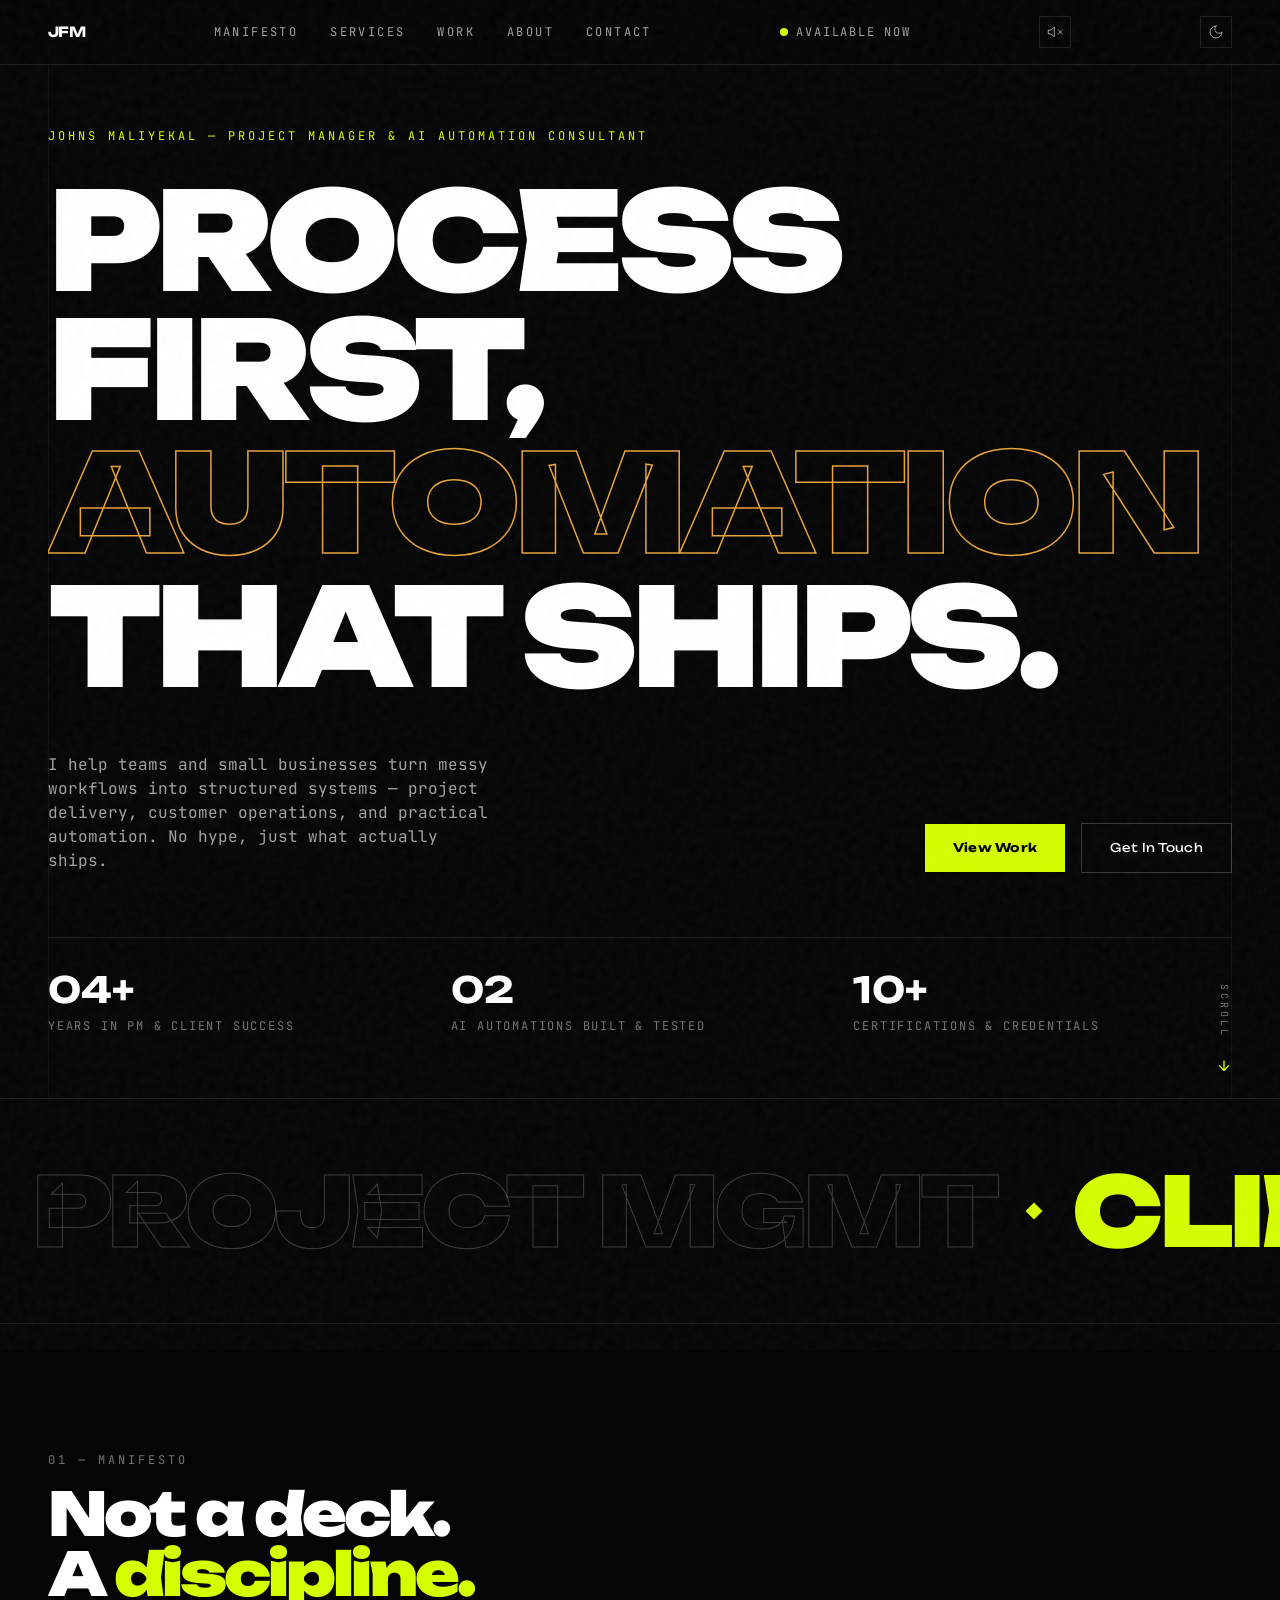
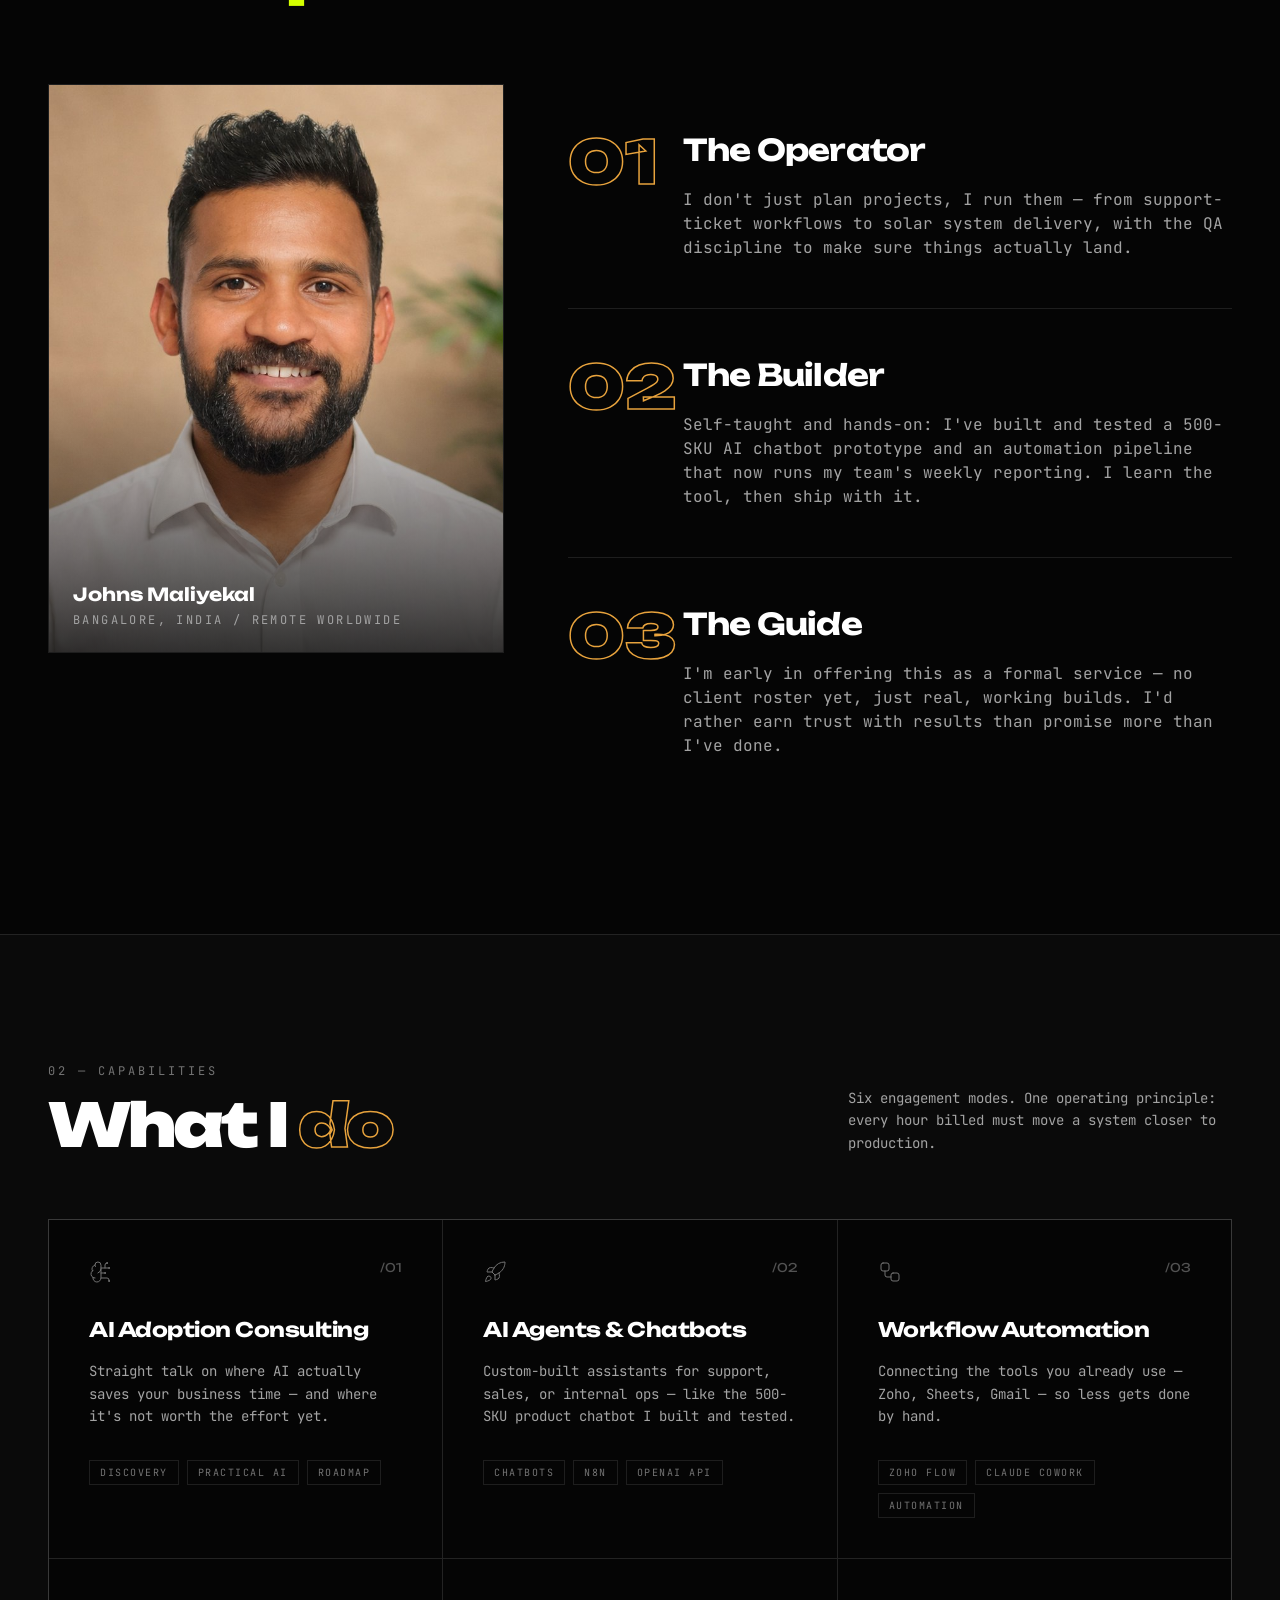
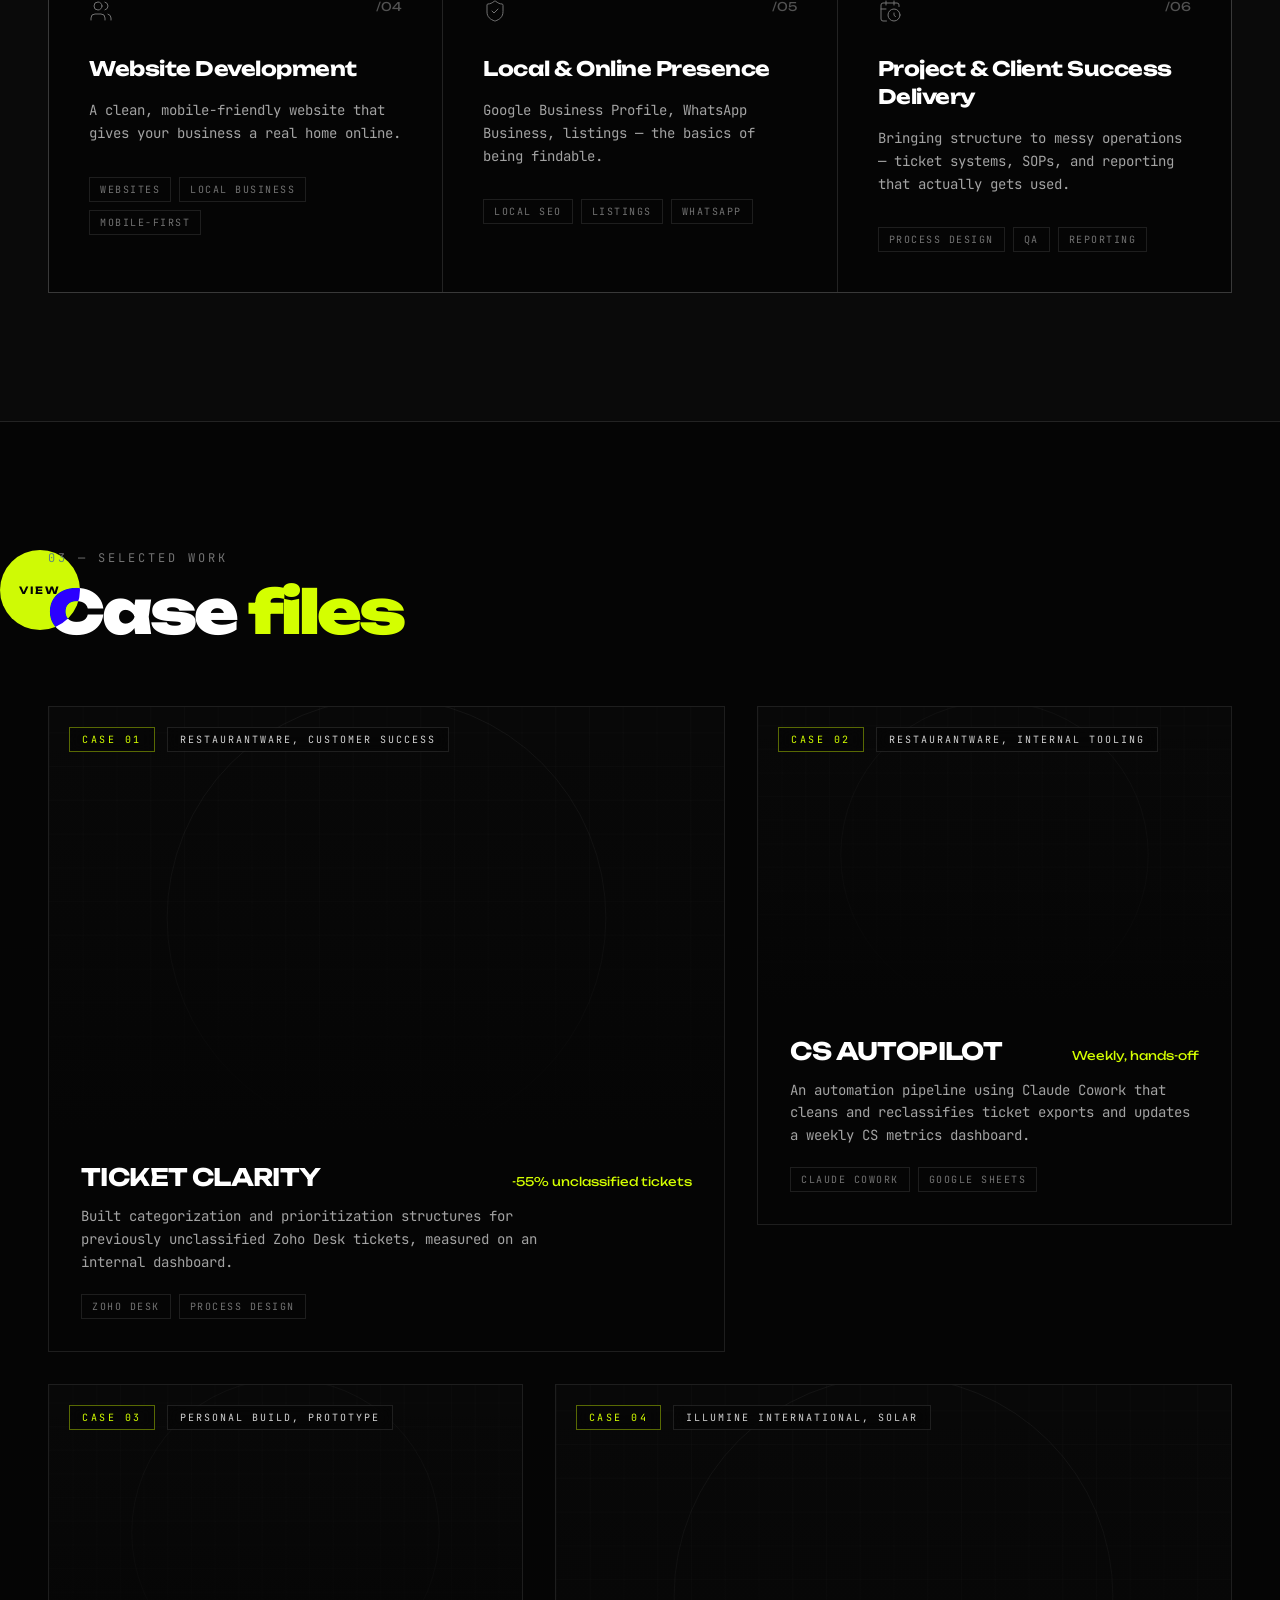
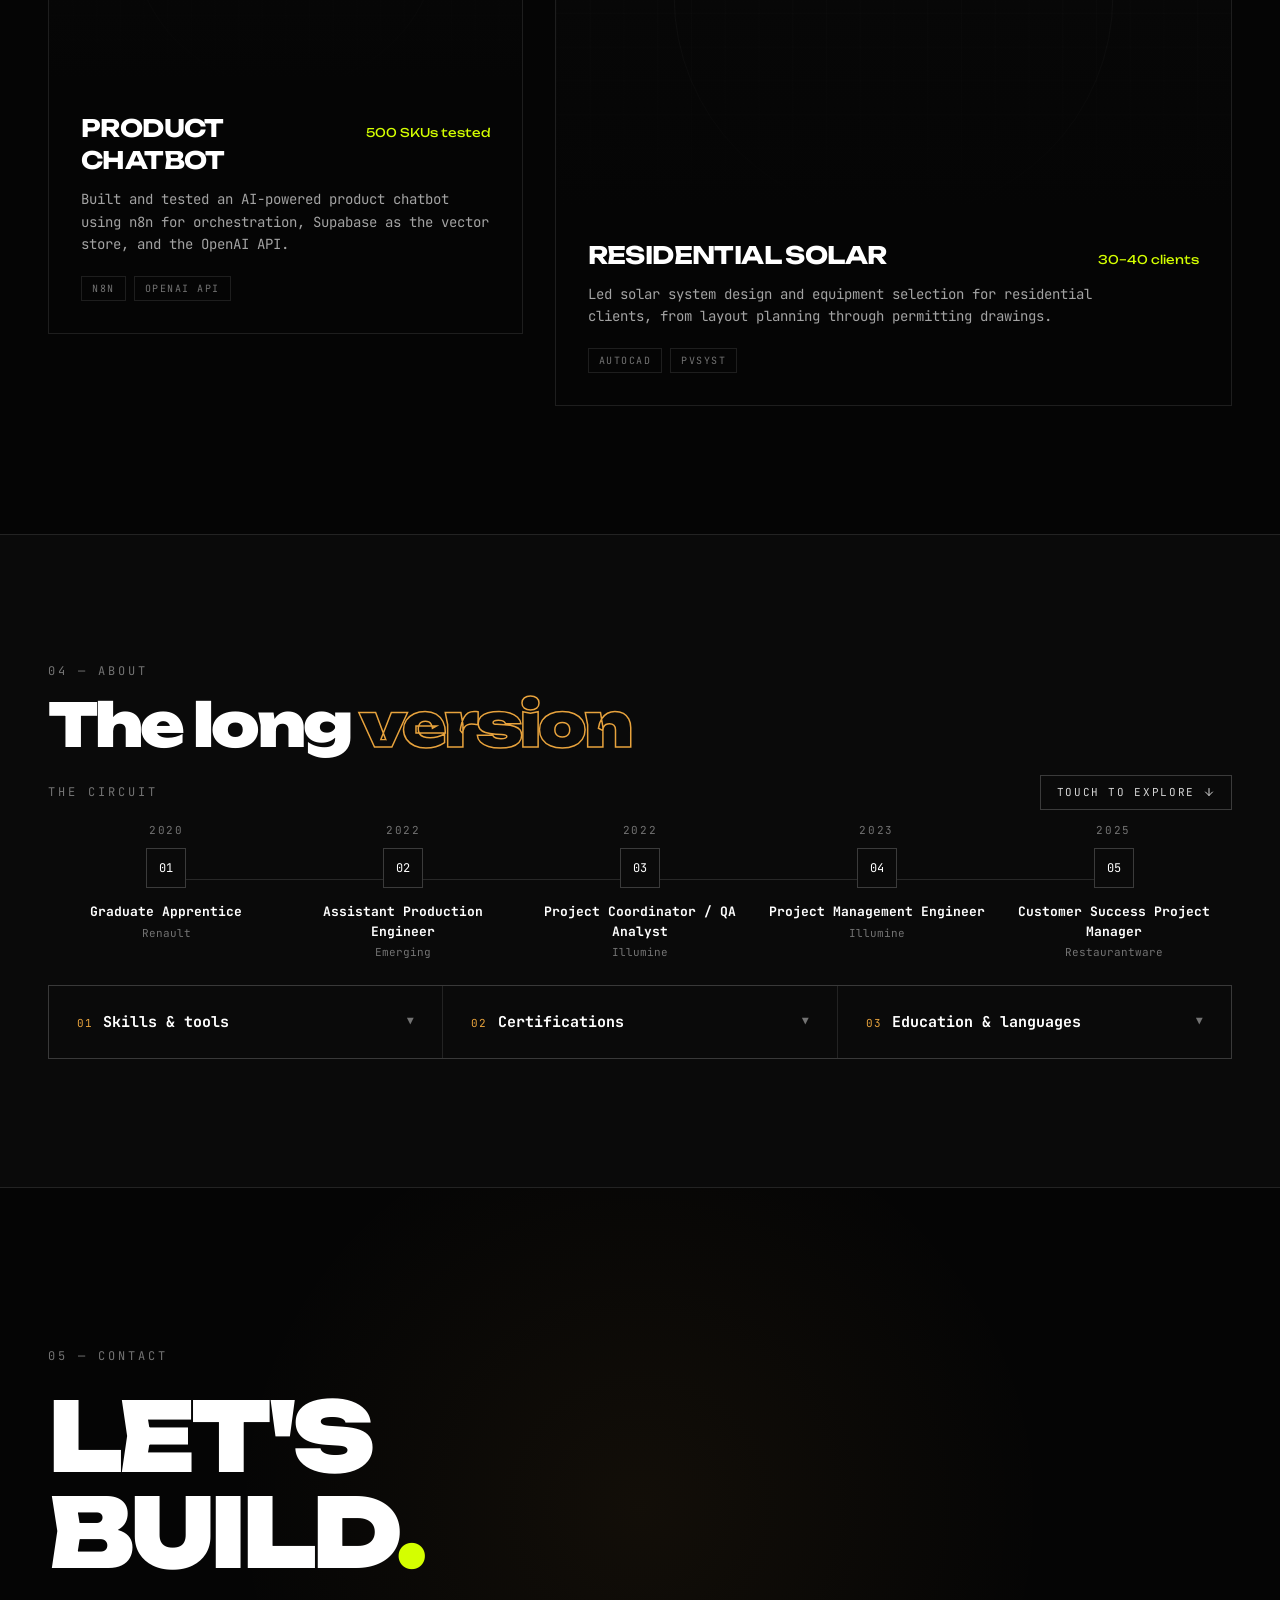
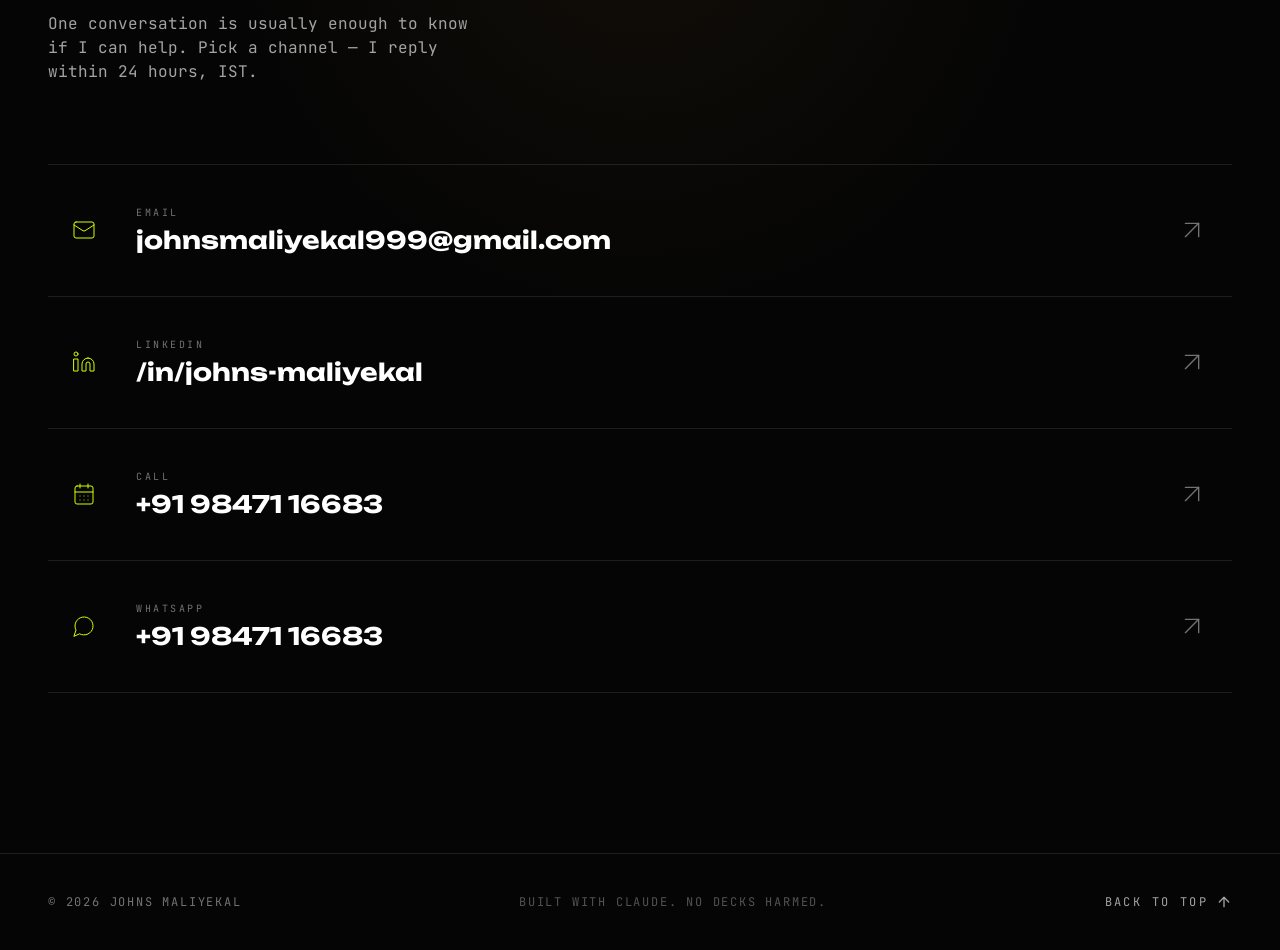
==== commit 5176c0c0: "Update print statement from 'Hello' to 'Goodbye'" ====
--- a/index.html
+++ b/index.html
@@ -37,37 +37,61 @@
 .about-cert{font-size:13px;color:#a3a3a3;padding:10px 0;border-bottom:1px solid rgba(255,255,255,0.08);}
 .about-cert:last-child{border-bottom:none;}
 .about-edu-title{font-weight:700;font-size:14px;color:#fff;}
-.about-edu-sub{font-size:12px;color:#737373;margin-top:4px;}
+.about-edu-sub{font-size:12px;color:#737373;margin-top:4px;}.mb-12{margin-bottom:12px;}.mb-20{margin-bottom:20px;}.mb-24{margin-bottom:24px;}.text-\[11px\]{font-size:11px;}.group:hover .group-hover\:translate-y-1{transform:translateY(4px);}.transition-\[transform\,filter\,opacity\]{transition-property:transform,filter,opacity;}
 </style><style>
 html.light-theme{color-scheme:light;}
-html.light-theme .bg-\[\#050505\]{background-color:#FAFAF8 !important;}
-html.light-theme .bg-\[\#0A0A0A\]{background-color:#F0EFEA !important;}
-html.light-theme .bg-\[\#050505\]\/70{background-color:rgba(250,250,248,0.7) !important;}
-html.light-theme .bg-\[\#050505\]\/60{background-color:rgba(250,250,248,0.6) !important;}
-html.light-theme .bg-\[\#050505\]\/80{background-color:rgba(250,250,248,0.8) !important;}
+html.light-theme .bg-\[\#050505\]{background-color:#C4E4D4 !important;}
+html.light-theme .bg-\[\#0A0A0A\]{background-color:#D5EDE1 !important;}
+html.light-theme .bg-\[\#050505\]\/70{background-color:rgba(196,228,212,0.7) !important;}
+html.light-theme .bg-\[\#050505\]\/60{background-color:rgba(196,228,212,0.6) !important;}
+html.light-theme .bg-\[\#050505\]\/80{background-color:rgba(196,228,212,0.8) !important;}
 html.light-theme .text-white{color:#111111 !important;}
 html.light-theme .text-black{color:#111111 !important;}
-html.light-theme .text-neutral-300{color:#3f3f46 !important;}
-html.light-theme .text-neutral-400{color:#52525b !important;}
-html.light-theme .text-neutral-500{color:#6b6b74 !important;}
-html.light-theme .text-neutral-600{color:#52525b !important;}
-html.light-theme .border-white\/5{border-color:rgba(0,0,0,0.06) !important;}
-html.light-theme .border-white\/10{border-color:rgba(0,0,0,0.1) !important;}
-html.light-theme .border-white\/20{border-color:rgba(0,0,0,0.15) !important;}
+html.light-theme .text-neutral-300{color:#323232 !important;}
+html.light-theme .text-neutral-400{color:#323232 !important;}
+html.light-theme .text-neutral-500{color:#323232 !important;}
+html.light-theme .text-neutral-600{color:#323232 !important;}
+html.light-theme .border-white\/5{border-color:rgba(0,0,0,0.08) !important;}
+html.light-theme .border-white\/10{border-color:rgba(0,0,0,0.14) !important;}
+html.light-theme .border-white\/20{border-color:rgba(0,0,0,0.2) !important;}
 html.light-theme .bg-white\/10{background-color:rgba(0,0,0,0.1) !important;}
 html.light-theme .bg-white\/5{background-color:rgba(0,0,0,0.06) !important;}
-html.light-theme a.hover\:bg-\[\#E8A33D\]:hover *{color:#111111 !important;}
+html.light-theme .text-\[\#E8A33D\]{color:#111111 !important;}
+html.light-theme .border-\[\#E8A33D\]\/40{border-color:rgba(26,26,26,0.4) !important;}
+html.light-theme .hover\:text-\[\#E8A33D\]:hover{color:#111111 !important;}
+html.light-theme .hover\:border-\[\#E8A33D\]:hover{border-color:#111111 !important;}
+html.light-theme .hover\:border-\[\#E8A33D\]\/40:hover{border-color:#111111 !important;}
+html.light-theme .bg-\[\#E8A33D\]{background-color:#1A1A1A !important;}
+html.light-theme a.hover\:bg-\[\#E8A33D\]:hover *{color:#C4E4D4 !important;}
+html.light-theme .hover\:bg-\[\#E8A33D\]:hover{background-color:#1A1A1A !important;}
 html.light-theme .text-outline{-webkit-text-stroke:1px rgba(0,0,0,0.28) !important;}
-html.light-theme .about-dot{background:#F0EFEA !important;color:#111111 !important;border-color:rgba(0,0,0,0.2) !important;}
-html.light-theme .about-year,html.light-theme .about-company,html.light-theme .about-panel-meta{color:#6b6b74 !important;}
+html.light-theme .text-outline-acid{-webkit-text-stroke:1.5px #111111 !important;}
+html.light-theme .pulse-dot{background-color:#111111 !important;animation:pulse-dot-light 2s ease-in-out infinite !important;}
+html.light-theme .about-dot{background:#D5EDE1 !important;color:#111111 !important;border-color:rgba(0,0,0,0.22) !important;}
+html.light-theme .about-node:hover .about-dot,html.light-theme .about-node.active .about-dot{border-color:#111111 !important;color:#111111 !important;}
+html.light-theme .about-node:hover .about-year,html.light-theme .about-node.active .about-year{color:#111111 !important;}
+html.light-theme .about-year,html.light-theme .about-company{color:#323232 !important;}
+html.light-theme .about-panel-meta{color:#111111 !important;}
 html.light-theme .about-title,html.light-theme .about-panel-role,html.light-theme .about-tile-title,html.light-theme .about-edu-title{color:#111111 !important;}
-html.light-theme .about-panel,html.light-theme .about-cert{border-color:rgba(0,0,0,0.1) !important;}
-html.light-theme .about-tile{background:#F0EFEA !important;}
-html.light-theme .about-pill,html.light-theme .about-cert-link{border-color:rgba(0,0,0,0.1) !important;color:#3f3f46 !important;}
-html.light-theme .about-panel li{color:#3f3f46 !important;}
-html.light-theme .grain{opacity:0.025 !important;}
+html.light-theme .about-tile-num{color:#111111 !important;}
+html.light-theme .about-chevron{color:#323232 !important;}
+html.light-theme .about-tile.open .about-chevron{color:#111111 !important;}
+html.light-theme .about-panel,html.light-theme .about-cert{border-color:rgba(0,0,0,0.14) !important;}
+html.light-theme .about-tile{background:#D5EDE1 !important;}
+html.light-theme .about-pill,html.light-theme .about-cert-link{border-color:rgba(0,0,0,0.14) !important;color:#323232 !important;}
+html.light-theme .about-pill-label{color:#111111 !important;}
+html.light-theme .about-panel li,html.light-theme .about-cert,html.light-theme .about-edu-sub{color:#323232 !important;}html.light-theme [data-testid="hero-cta-work"]{color:#C4E4D4 !important;}html.light-theme [data-testid="projects-custom-cursor"]{background-color:#323232 !important;}html.light-theme [data-testid="projects-custom-cursor"] span{color:#C4E4D4 !important;}
+html.light-theme .grain{opacity:0.02 !important;}
 html.light-theme #themeIconMoon{display:none !important;}
-html.light-theme #themeIconSun{display:block !important;}html.light-theme .from-\[\#050505\]{--tw-gradient-from:#FAFAF8 var(--tw-gradient-from-position) !important;--tw-gradient-to:rgb(250 250 248 / 0) var(--tw-gradient-to-position) !important;--tw-gradient-stops:var(--tw-gradient-from),var(--tw-gradient-to) !important;}html.light-theme .from-\[\#050505\]\/80{--tw-gradient-from:rgba(250,250,248,0.8) var(--tw-gradient-from-position) !important;--tw-gradient-to:rgb(250 250 248 / 0) var(--tw-gradient-to-position) !important;--tw-gradient-stops:var(--tw-gradient-from),var(--tw-gradient-to) !important;}html.light-theme .via-\[\#050505\]\/30{--tw-gradient-to:rgb(250 250 248 / 0)  !important;--tw-gradient-stops:var(--tw-gradient-from),rgba(250,250,248,0.3) var(--tw-gradient-via-position),var(--tw-gradient-to) !important;}html.light-theme .to-\[\#050505\]\/70{--tw-gradient-to:rgba(250,250,248,0.7) var(--tw-gradient-to-position) !important;}html.light-theme .hover\:bg-\[\#0f0f0a\]:hover{background-color:#F0EFEA !important;}html.light-theme img[data-testid="hero-bg-image"],html.light-theme article[data-testid^="project-card-"] img{filter:invert(1) contrast(0.85) !important;opacity:0.5 !important;}
+html.light-theme #themeIconSun{display:block !important;}
+html.light-theme .from-\[\#050505\]{--tw-gradient-from:#C4E4D4 var(--tw-gradient-from-position) !important;--tw-gradient-to:rgb(196 228 212 / 0) var(--tw-gradient-to-position) !important;--tw-gradient-stops:var(--tw-gradient-from),var(--tw-gradient-to) !important;}
+html.light-theme .from-\[\#050505\]\/80{--tw-gradient-from:rgba(196,228,212,0.8) var(--tw-gradient-from-position) !important;--tw-gradient-to:rgb(196 228 212 / 0) var(--tw-gradient-to-position) !important;--tw-gradient-stops:var(--tw-gradient-from),var(--tw-gradient-to) !important;}
+html.light-theme .via-\[\#050505\]\/30{--tw-gradient-to:rgb(196 228 212 / 0) !important;--tw-gradient-stops:var(--tw-gradient-from),rgba(196,228,212,0.3) var(--tw-gradient-via-position),var(--tw-gradient-to) !important;}
+html.light-theme .to-\[\#050505\]\/70{--tw-gradient-to:rgba(196,228,212,0.7) var(--tw-gradient-to-position) !important;}
+html.light-theme .hover\:bg-\[\#0f0f0a\]:hover{background-color:#D5EDE1 !important;}
+html.light-theme img[data-testid="hero-bg-image"],html.light-theme article[data-testid^="project-card-"] img{opacity:0.1 !important;filter:none !important;}
+@keyframes pulse-dot-light{0%,100%{opacity:1;box-shadow:0 0 0 0 rgba(17,17,17,0.5);}50%{opacity:0.8;box-shadow:0 0 0 6px rgba(17,17,17,0);}}
+
 #themeIconSun{display:none;}
 </style><style>*, ::before, ::after{
   --tw-border-spacing-x: 0;
@@ -3535,7 +3559,7 @@
 /*# sourceMappingURL=[data-uri] */</style></head>
 <body>
 <noscript>You need to enable JavaScript to run this app.</noscript>
-<div id="root"><div class="App bg-[#050505] text-white"><div aria-hidden="true" class="grain"></div><header class="fixed top-0 left-0 right-0 z-50 border-b border-white/10 bg-[#050505]/70 backdrop-blur-xl" data-testid="main-navbar" style="opacity: 1; transform: none;"><div class="max-w-7xl mx-auto px-6 md:px-12 h-16 flex items-center justify-between"><a class="font-display font-700 text-sm tracking-tighter text-white hover:text-[#E8A33D] transition-colors duration-300" data-testid="nav-logo" href="#top">JFM</a><nav class="hidden md:flex items-center gap-8"><a class="group relative text-xs tracking-[0.2em] uppercase text-neutral-400 hover:text-white transition-colors duration-300" data-testid="nav-link-manifesto" href="#manifesto">Manifesto<span class="absolute -bottom-1 left-0 h-px w-0 bg-[#E8A33D] transition-[width] duration-300 group-hover:w-full"></span></a><a class="group relative text-xs tracking-[0.2em] uppercase text-neutral-400 hover:text-white transition-colors duration-300" data-testid="nav-link-services" href="#services">Services<span class="absolute -bottom-1 left-0 h-px w-0 bg-[#E8A33D] transition-[width] duration-300 group-hover:w-full"></span></a><a class="group relative text-xs tracking-[0.2em] uppercase text-neutral-400 hover:text-white transition-colors duration-300" data-testid="nav-link-work" href="#work">Work<span class="absolute -bottom-1 left-0 h-px w-0 bg-[#E8A33D] transition-[width] duration-300 group-hover:w-full"></span></a><a class="group relative text-xs tracking-[0.2em] uppercase text-neutral-400 hover:text-white transition-colors duration-300" data-testid="nav-link-about" href="#about">About<span class="absolute -bottom-1 left-0 h-px w-0 bg-[#E8A33D] transition-[width] duration-300 group-hover:w-full"></span></a><a class="group relative text-xs tracking-[0.2em] uppercase text-neutral-400 hover:text-white transition-colors duration-300" data-testid="nav-link-contact" href="#contact">Contact<span class="absolute -bottom-1 left-0 h-px w-0 bg-[#E8A33D] transition-[width] duration-300 group-hover:w-full"></span></a></nav><div class="hidden md:flex items-center gap-2 text-xs tracking-[0.15em] uppercase text-neutral-400" data-testid="nav-availability-badge"><span class="w-2 h-2 rounded-full bg-[#E8A33D] pulse-dot"></span> Available now</div><button aria-label="Toggle ambient sound" class="hidden sm:flex items-center justify-center w-8 h-8 border border-white/10 text-neutral-400 hover:text-[#E8A33D] hover:border-[#E8A33D]/40 transition-colors duration-300" id="soundToggle"><svg class="w-4 h-4" fill="none" id="soundIconOn" stroke="currentColor" stroke-linecap="round" stroke-linejoin="round" stroke-width="1.5" style="display:none" viewbox="0 0 24 24" xmlns="http://www.w3.org/2000/svg"><polygon points="11 5 6 9 2 9 2 15 6 15 11 19 11 5"></polygon><path d="M15.54 8.46a5 5 0 0 1 0 7.07"></path><path d="M19.07 4.93a10 10 0 0 1 0 14.14"></path></svg><svg class="w-4 h-4" fill="none" id="soundIconOff" stroke="currentColor" stroke-linecap="round" stroke-linejoin="round" stroke-width="1.5" viewbox="0 0 24 24" xmlns="http://www.w3.org/2000/svg"><polygon points="11 5 6 9 2 9 2 15 6 15 11 19 11 5"></polygon><line x1="23" x2="17" y1="9" y2="15"></line><line x1="17" x2="23" y1="9" y2="15"></line></svg></button><button aria-label="Toggle light/dark theme" class="hidden sm:flex items-center justify-center w-8 h-8 border border-white/10 text-neutral-400 hover:text-[#E8A33D] hover:border-[#E8A33D]/40 transition-colors duration-300" id="themeToggle"><svg class="w-4 h-4" fill="none" id="themeIconMoon" stroke="currentColor" stroke-linecap="round" stroke-linejoin="round" stroke-width="1.5" viewbox="0 0 24 24" xmlns="http://www.w3.org/2000/svg"><path d="M12 3a6 6 0 0 0 9 9 9 9 0 1 1-9-9Z"></path></svg><svg class="w-4 h-4" fill="none" id="themeIconSun" stroke="currentColor" stroke-linecap="round" stroke-linejoin="round" stroke-width="1.5" viewbox="0 0 24 24" xmlns="http://www.w3.org/2000/svg"><circle cx="12" cy="12" r="4"></circle><path d="M12 2v2"></path><path d="M12 20v2"></path><path d="m4.93 4.93 1.41 1.41"></path><path d="m17.66 17.66 1.41 1.41"></path><path d="M2 12h2"></path><path d="M20 12h2"></path><path d="m6.34 17.66-1.41 1.41"></path><path d="m19.07 4.93-1.41 1.41"></path></svg></button><button aria-label="Toggle menu" class="md:hidden text-white" data-testid="mobile-menu-toggle"><svg aria-hidden="true" class="lucide lucide-menu w-5 h-5" fill="none" height="24" stroke="currentColor" stroke-linecap="round" stroke-linejoin="round" stroke-width="2" viewbox="0 0 24 24" width="24" xmlns="http://www.w3.org/2000/svg"><path d="M4 12h16"></path><path d="M4 18h16"></path><path d="M4 6h16"></path></svg></button></div></header><main><section class="relative min-h-screen flex flex-col justify-end overflow-hidden" data-testid="hero-section" id="top"><div class="absolute inset-0 -z-10" style="transform: none;"><div class="absolute inset-[-3%]" style="transform: translateX(6.0625px) translateY(-8.93552px);"><img alt="" class="w-full h-full object-cover opacity-60" data-testid="hero-bg-image" src="data:image/svg+xml,%3Csvg%20xmlns%3D%22http%3A//www.w3.org/2000/svg%22%20width%3D%22800%22%20height%3D%221000%22%20viewBox%3D%220%200%20800%201000%22%3E%0A%3Crect%20width%3D%22800%22%20height%3D%221000%22%20fill%3D%22%230a0a0a%22/%3E%0A%3Cdefs%3E%3Cpattern%20id%3D%22g%22%20width%3D%2240%22%20height%3D%2240%22%20patternUnits%3D%22userSpaceOnUse%22%3E%0A%3Cpath%20d%3D%22M40%200H0V40%22%20fill%3D%22none%22%20stroke%3D%22%23E8A33D%22%20stroke-opacity%3D%220.08%22%20stroke-width%3D%221%22/%3E%0A%3C/pattern%3E%3C/defs%3E%0A%3Crect%20width%3D%22800%22%20height%3D%221000%22%20fill%3D%22url%28%23g%29%22/%3E%0A%3Ccircle%20cx%3D%22400%22%20cy%3D%22500%22%20r%3D%22260%22%20fill%3D%22none%22%20stroke%3D%22%23E8A33D%22%20stroke-opacity%3D%220.12%22%20stroke-width%3D%221%22/%3E%0A%3C/svg%3E"/></div><div class="absolute inset-0 bg-[#050505]/60"></div><div class="absolute inset-0 bg-gradient-to-t from-[#050505] via-transparent to-[#050505]/70"></div></div><div aria-hidden="true" class="absolute top-0 bottom-0 left-6 md:left-12 w-px bg-white/5"></div><div aria-hidden="true" class="absolute top-0 bottom-0 right-6 md:right-12 w-px bg-white/5"></div><div class="max-w-7xl mx-auto w-full px-6 md:px-12 pt-32 pb-16" style="opacity: 1;"><p class="text-xs tracking-[0.25em] uppercase text-[#E8A33D] mb-8" data-testid="hero-overline" style="opacity: 1; transform: none;">Johns Maliyekal — Project Manager &amp; AI Automation Consultant</p><h1 class="font-display font-black tracking-tighter leading-[0.95] text-[13vw] sm:text-[11vw] lg:text-[8.5rem]"><span class="block overflow-hidden pb-1"><span class="block text-white" data-testid="hero-line-0" style="transform: none;">PROCESS FIRST,</span></span><span class="block overflow-hidden pb-1"><span class="block text-outline-acid" data-testid="hero-line-1" style="transform: none;">AUTOMATION</span></span><span class="block overflow-hidden pb-1"><span class="block text-white" data-testid="hero-line-2" style="transform: none;">THAT SHIPS.</span></span></h1><div class="mt-12 flex flex-col md:flex-row md:items-end md:justify-between gap-10"><p class="max-w-md text-sm sm:text-base leading-relaxed text-neutral-400" data-testid="hero-subtext" style="opacity: 1; transform: none;">I help teams and small businesses turn messy workflows into structured systems — project delivery, customer operations, and practical automation. No hype, just what actually ships.</p><div class="flex items-center gap-4" style="opacity: 1; transform: none;"><a class="group inline-flex items-center gap-2 bg-[#E8A33D] text-black font-display font-700 text-xs tracking-wide px-7 py-4 transition-transform duration-300 hover:scale-[1.03]" data-testid="hero-cta-work" href="#work">View Work</a><a class="group inline-flex items-center gap-2 border border-white/20 text-white font-display font-400 text-xs tracking-wide px-7 py-4 transition-colors duration-300 hover:border-[#E8A33D] hover:text-[#E8A33D]" data-testid="hero-cta-contact" href="#contact">Get In Touch</a></div></div><div class="mt-16 pt-8 border-t border-white/10 grid grid-cols-3 gap-6" data-testid="hero-stats" style="opacity: 1;"><div><div class="font-display font-700 text-2xl sm:text-4xl text-white">04+</div><div class="mt-2 text-[10px] sm:text-xs tracking-[0.15em] uppercase text-neutral-500">Years in PM &amp; client success</div></div><div><div class="font-display font-700 text-2xl sm:text-4xl text-white">02</div><div class="mt-2 text-[10px] sm:text-xs tracking-[0.15em] uppercase text-neutral-500">AI automations built &amp; tested</div></div><div><div class="font-display font-700 text-2xl sm:text-4xl text-white">10+</div><div class="mt-2 text-[10px] sm:text-xs tracking-[0.15em] uppercase text-neutral-500">Certifications &amp; credentials</div></div></div></div><div class="absolute bottom-8 right-6 md:right-12 hidden lg:flex flex-col items-center gap-3 text-neutral-500" data-testid="hero-scroll-cue" style="opacity: 1;"><span class="text-[10px] tracking-[0.3em] uppercase [writing-mode:vertical-rl]">Scroll</span><div style="transform: translateY(7.61008px);"><svg aria-hidden="true" class="lucide lucide-arrow-down w-4 h-4 text-[#E8A33D]" fill="none" height="24" stroke="currentColor" stroke-linecap="round" stroke-linejoin="round" stroke-width="2" viewbox="0 0 24 24" width="24" xmlns="http://www.w3.org/2000/svg"><path d="M12 5v14"></path><path d="m19 12-7 7-7-7"></path></svg></div></div></section><section aria-hidden="true" class="relative py-16 border-y border-white/10 overflow-hidden bg-[#050505]" data-testid="editorial-marquee"><div class="flex w-max animate-marquee-slow"><div class="flex shrink-0 items-center"><span class="flex items-center"><span class="font-display font-900 text-6xl sm:text-7xl lg:text-8xl tracking-tighter px-8 text-outline"> PROJECT MGMT </span><span aria-hidden="true" class="w-3 h-3 bg-[#E8A33D] rotate-45 shrink-0"></span></span><span class="flex items-center"><span class="font-display font-900 text-6xl sm:text-7xl lg:text-8xl tracking-tighter px-8 text-[#E8A33D]"> CLIENT SUCCESS </span><span aria-hidden="true" class="w-3 h-3 bg-[#E8A33D] rotate-45 shrink-0"></span></span><span class="flex items-center"><span class="font-display font-900 text-6xl sm:text-7xl lg:text-8xl tracking-tighter px-8 text-outline"> AUTOMATION </span><span aria-hidden="true" class="w-3 h-3 bg-[#E8A33D] rotate-45 shrink-0"></span></span><span class="flex items-center"><span class="font-display font-900 text-6xl sm:text-7xl lg:text-8xl tracking-tighter px-8 text-[#E8A33D]"> QUALITY ASSURANCE </span><span aria-hidden="true" class="w-3 h-3 bg-[#E8A33D] rotate-45 shrink-0"></span></span><span class="flex items-center"><span class="font-display font-900 text-6xl sm:text-7xl lg:text-8xl tracking-tighter px-8 text-outline"> SOLAR DELIVERY </span><span aria-hidden="true" class="w-3 h-3 bg-[#E8A33D] rotate-45 shrink-0"></span></span><span class="flex items-center"><span class="font-display font-900 text-6xl sm:text-7xl lg:text-8xl tracking-tighter px-8 text-[#E8A33D]"> AI AGENTS </span><span aria-hidden="true" class="w-3 h-3 bg-[#E8A33D] rotate-45 shrink-0"></span></span></div><div class="flex shrink-0 items-center"><span class="flex items-center"><span class="font-display font-900 text-6xl sm:text-7xl lg:text-8xl tracking-tighter px-8 text-outline"> PROJECT MGMT </span><span aria-hidden="true" class="w-3 h-3 bg-[#E8A33D] rotate-45 shrink-0"></span></span><span class="flex items-center"><span class="font-display font-900 text-6xl sm:text-7xl lg:text-8xl tracking-tighter px-8 text-[#E8A33D]"> CLIENT SUCCESS </span><span aria-hidden="true" class="w-3 h-3 bg-[#E8A33D] rotate-45 shrink-0"></span></span><span class="flex items-center"><span class="font-display font-900 text-6xl sm:text-7xl lg:text-8xl tracking-tighter px-8 text-outline"> AUTOMATION </span><span aria-hidden="true" class="w-3 h-3 bg-[#E8A33D] rotate-45 shrink-0"></span></span><span class="flex items-center"><span class="font-display font-900 text-6xl sm:text-7xl lg:text-8xl tracking-tighter px-8 text-[#E8A33D]"> QUALITY ASSURANCE </span><span aria-hidden="true" class="w-3 h-3 bg-[#E8A33D] rotate-45 shrink-0"></span></span><span class="flex items-center"><span class="font-display font-900 text-6xl sm:text-7xl lg:text-8xl tracking-tighter px-8 text-outline"> SOLAR DELIVERY </span><span aria-hidden="true" class="w-3 h-3 bg-[#E8A33D] rotate-45 shrink-0"></span></span><span class="flex items-center"><span class="font-display font-900 text-6xl sm:text-7xl lg:text-8xl tracking-tighter px-8 text-[#E8A33D]"> AI AGENTS </span><span aria-hidden="true" class="w-3 h-3 bg-[#E8A33D] rotate-45 shrink-0"></span></span></div></div></section><section class="relative py-24 md:py-32 bg-[#050505]" data-testid="manifesto-section" id="manifesto"><div class="max-w-7xl mx-auto px-6 md:px-12"><div class="" style="opacity: 0; transform: translateY(48px);"><p class="text-xs tracking-[0.25em] uppercase text-neutral-500 mb-4" data-testid="manifesto-label">01 — Manifesto</p><h2 class="font-display font-900 tracking-tighter text-4xl sm:text-5xl lg:text-6xl text-white max-w-3xl">Not a deck.<br/>A <span class="text-[#E8A33D]">discipline.</span></h2></div><div class="mt-20 grid grid-cols-1 lg:grid-cols-12 gap-12 lg:gap-16"><div class="lg:col-span-5" style="opacity: 0; transform: translateY(48px);"><div class="lg:sticky lg:top-28"><div class="relative overflow-hidden border border-white/10 group" data-testid="manifesto-portrait-frame"><img alt="Johns Maliyekal" class="w-full aspect-[4/5] object-cover transition-transform duration-700 group-hover:scale-105" data-testid="manifesto-portrait" src="[data-uri]"/><div class="absolute inset-0 bg-gradient-to-t from-[#050505]/80 via-transparent to-transparent"></div><div class="absolute bottom-0 left-0 right-0 p-6 flex items-end justify-between"><div><p class="font-display font-700 text-lg text-white">Johns Maliyekal</p><p class="text-xs tracking-[0.2em] uppercase text-neutral-400 mt-1">Bangalore, India / Remote worldwide</p></div></div></div></div></div><div class="lg:col-span-7 flex flex-col"><div class="border-t border-white/10 py-12 first:border-t-0 first:pt-0 lg:first:pt-12" style="opacity: 0; transform: translateY(48px);"><div class="grid grid-cols-12 gap-6" data-testid="manifesto-chapter-01"><div class="col-span-3 sm:col-span-2"><span class="font-display font-900 text-5xl sm:text-6xl text-outline-acid">01</span></div><div class="col-span-9 sm:col-span-10"><h3 class="font-display font-700 text-2xl sm:text-3xl text-white tracking-tight">The Operator</h3><p class="mt-5 text-sm sm:text-base leading-relaxed text-neutral-400 max-w-xl">I don't just plan projects, I run them — from support-ticket workflows to solar system delivery, with the QA discipline to make sure things actually land.</p></div></div></div><div class="border-t border-white/10 py-12 first:border-t-0 first:pt-0 lg:first:pt-12" style="opacity: 0; transform: translateY(48px);"><div class="grid grid-cols-12 gap-6" data-testid="manifesto-chapter-02"><div class="col-span-3 sm:col-span-2"><span class="font-display font-900 text-5xl sm:text-6xl text-outline-acid">02</span></div><div class="col-span-9 sm:col-span-10"><h3 class="font-display font-700 text-2xl sm:text-3xl text-white tracking-tight">The Builder</h3><p class="mt-5 text-sm sm:text-base leading-relaxed text-neutral-400 max-w-xl">Self-taught and hands-on: I've built and tested a 500-SKU AI chatbot prototype and an automation pipeline that now runs my team's weekly reporting. I learn the tool, then ship with it.</p></div></div></div><div class="border-t border-white/10 py-12 first:border-t-0 first:pt-0 lg:first:pt-12" style="opacity: 0; transform: translateY(48px);"><div class="grid grid-cols-12 gap-6" data-testid="manifesto-chapter-03"><div class="col-span-3 sm:col-span-2"><span class="font-display font-900 text-5xl sm:text-6xl text-outline-acid">03</span></div><div class="col-span-9 sm:col-span-10"><h3 class="font-display font-700 text-2xl sm:text-3xl text-white tracking-tight">The Guide</h3><p class="mt-5 text-sm sm:text-base leading-relaxed text-neutral-400 max-w-xl">I'm early in offering this as a formal service — no client roster yet, just real, working builds. I'd rather earn trust with results than promise more than I've done.</p></div></div></div></div></div></div></section><section class="relative py-24 md:py-32 bg-[#0A0A0A] border-y border-white/10" data-testid="services-section" id="services"><div class="max-w-7xl mx-auto px-6 md:px-12"><div class="flex flex-col md:flex-row md:items-end md:justify-between gap-6 mb-16" style="opacity: 0; transform: translateY(48px);"><div><p class="text-xs tracking-[0.25em] uppercase text-neutral-500 mb-4" data-testid="services-label">02 — Capabilities</p><h2 class="font-display font-900 tracking-tighter text-4xl sm:text-5xl lg:text-6xl text-white">What I <span class="text-outline-acid">do</span></h2></div><p class="max-w-sm text-sm leading-relaxed text-neutral-400">Six engagement modes. One operating principle: every hour billed must move a system closer to production.</p></div><div class="grid grid-cols-1 md:grid-cols-2 lg:grid-cols-3 gap-px bg-white/10 border border-white/10" data-testid="services-grid"><div class="" style="opacity: 0; transform: translateY(32px);"><div class="group relative h-full bg-[#050505] p-8 lg:p-10 transition-colors duration-500 hover:bg-[#0f0f0a] cursor-pointer js-goto-contact" data-testid="service-card-01"><div class="absolute top-0 left-0 h-px w-0 bg-[#E8A33D] transition-[width] duration-500 group-hover:w-full"></div><div class="flex items-start justify-between"><svg aria-hidden="true" class="lucide lucide-brain-circuit w-6 h-6 text-neutral-500 transition-colors duration-300 group-hover:text-[#E8A33D]" fill="none" height="24" stroke="currentColor" stroke-linecap="round" stroke-linejoin="round" stroke-width="1" viewbox="0 0 24 24" width="24" xmlns="http://www.w3.org/2000/svg"><path d="M12 5a3 3 0 1 0-5.997.125 4 4 0 0 0-2.526 5.77 4 4 0 0 0 .556 6.588A4 4 0 1 0 12 18Z"></path><path d="M9 13a4.5 4.5 0 0 0 3-4"></path><path d="M6.003 5.125A3 3 0 0 0 6.401 6.5"></path><path d="M3.477 10.896a4 4 0 0 1 .585-.396"></path><path d="M6 18a4 4 0 0 1-1.967-.516"></path><path d="M12 13h4"></path><path d="M12 18h6a2 2 0 0 1 2 2v1"></path><path d="M12 8h8"></path><path d="M16 8V5a2 2 0 0 1 2-2"></path><circle cx="16" cy="13" r=".5"></circle><circle cx="18" cy="3" r=".5"></circle><circle cx="20" cy="21" r=".5"></circle><circle cx="20" cy="8" r=".5"></circle></svg><span class="font-display text-xs text-neutral-600 group-hover:text-[#E8A33D] transition-colors duration-300">/<span style="display: contents;">01</span></span></div><h3 class="mt-8 font-display font-700 text-lg sm:text-xl text-white tracking-tight leading-snug">AI Adoption Consulting</h3><p class="mt-4 text-sm leading-relaxed text-neutral-400">Straight talk on where AI actually saves your business time — and where it's not worth the effort yet.</p><div class="mt-8 flex flex-wrap gap-2"><span class="text-[10px] tracking-[0.15em] uppercase text-neutral-500 border border-white/10 px-2.5 py-1 transition-colors duration-300 group-hover:border-[#E8A33D]/30 group-hover:text-neutral-300">Discovery</span><span class="text-[10px] tracking-[0.15em] uppercase text-neutral-500 border border-white/10 px-2.5 py-1 transition-colors duration-300 group-hover:border-[#E8A33D]/30 group-hover:text-neutral-300">Practical AI</span><span class="text-[10px] tracking-[0.15em] uppercase text-neutral-500 border border-white/10 px-2.5 py-1 transition-colors duration-300 group-hover:border-[#E8A33D]/30 group-hover:text-neutral-300">Roadmap</span></div><svg aria-hidden="true" class="lucide lucide-arrow-up-right absolute bottom-8 right-8 w-4 h-4 text-[#E8A33D] opacity-0 transition-all duration-300 group-hover:opacity-100 group-hover:translate-x-1 group-hover:-translate-y-1" fill="none" height="24" stroke="currentColor" stroke-linecap="round" stroke-linejoin="round" stroke-width="2" viewbox="0 0 24 24" width="24" xmlns="http://www.w3.org/2000/svg"><path d="M7 7h10v10"></path><path d="M7 17 17 7"></path></svg></div></div><div class="" style="opacity: 0; transform: translateY(32px);"><div class="group relative h-full bg-[#050505] p-8 lg:p-10 transition-colors duration-500 hover:bg-[#0f0f0a] cursor-pointer js-goto-contact" data-testid="service-card-02"><div class="absolute top-0 left-0 h-px w-0 bg-[#E8A33D] transition-[width] duration-500 group-hover:w-full"></div><div class="flex items-start justify-between"><svg aria-hidden="true" class="lucide lucide-rocket w-6 h-6 text-neutral-500 transition-colors duration-300 group-hover:text-[#E8A33D]" fill="none" height="24" stroke="currentColor" stroke-linecap="round" stroke-linejoin="round" stroke-width="1" viewbox="0 0 24 24" width="24" xmlns="http://www.w3.org/2000/svg"><path d="M4.5 16.5c-1.5 1.26-2 5-2 5s3.74-.5 5-2c.71-.84.7-2.13-.09-2.91a2.18 2.18 0 0 0-2.91-.09z"></path><path d="m12 15-3-3a22 22 0 0 1 2-3.95A12.88 12.88 0 0 1 22 2c0 2.72-.78 7.5-6 11a22.35 22.35 0 0 1-4 2z"></path><path d="M9 12H4s.55-3.03 2-4c1.62-1.08 5 0 5 0"></path><path d="M12 15v5s3.03-.55 4-2c1.08-1.62 0-5 0-5"></path></svg><span class="font-display text-xs text-neutral-600 group-hover:text-[#E8A33D] transition-colors duration-300">/<span style="display: contents;">02</span></span></div><h3 class="mt-8 font-display font-700 text-lg sm:text-xl text-white tracking-tight leading-snug">AI Agents &amp; Chatbots</h3><p class="mt-4 text-sm leading-relaxed text-neutral-400">Custom-built assistants for support, sales, or internal ops — like the 500-SKU product chatbot I built and tested.</p><div class="mt-8 flex flex-wrap gap-2"><span class="text-[10px] tracking-[0.15em] uppercase text-neutral-500 border border-white/10 px-2.5 py-1 transition-colors duration-300 group-hover:border-[#E8A33D]/30 group-hover:text-neutral-300">Chatbots</span><span class="text-[10px] tracking-[0.15em] uppercase text-neutral-500 border border-white/10 px-2.5 py-1 transition-colors duration-300 group-hover:border-[#E8A33D]/30 group-hover:text-neutral-300">n8n</span><span class="text-[10px] tracking-[0.15em] uppercase text-neutral-500 border border-white/10 px-2.5 py-1 transition-colors duration-300 group-hover:border-[#E8A33D]/30 group-hover:text-neutral-300">OpenAI API</span></div><svg aria-hidden="true" class="lucide lucide-arrow-up-right absolute bottom-8 right-8 w-4 h-4 text-[#E8A33D] opacity-0 transition-all duration-300 group-hover:opacity-100 group-hover:translate-x-1 group-hover:-translate-y-1" fill="none" height="24" stroke="currentColor" stroke-linecap="round" stroke-linejoin="round" stroke-width="2" viewbox="0 0 24 24" width="24" xmlns="http://www.w3.org/2000/svg"><path d="M7 7h10v10"></path><path d="M7 17 17 7"></path></svg></div></div><div class="" style="opacity: 0; transform: translateY(32px);"><div class="group relative h-full bg-[#050505] p-8 lg:p-10 transition-colors duration-500 hover:bg-[#0f0f0a] cursor-pointer js-goto-contact" data-testid="service-card-03"><div class="absolute top-0 left-0 h-px w-0 bg-[#E8A33D] transition-[width] duration-500 group-hover:w-full"></div><div class="flex items-start justify-between"><svg aria-hidden="true" class="lucide lucide-workflow w-6 h-6 text-neutral-500 transition-colors duration-300 group-hover:text-[#E8A33D]" fill="none" height="24" stroke="currentColor" stroke-linecap="round" stroke-linejoin="round" stroke-width="1" viewbox="0 0 24 24" width="24" xmlns="http://www.w3.org/2000/svg"><rect height="8" rx="2" width="8" x="3" y="3"></rect><path d="M7 11v4a2 2 0 0 0 2 2h4"></path><rect height="8" rx="2" width="8" x="13" y="13"></rect></svg><span class="font-display text-xs text-neutral-600 group-hover:text-[#E8A33D] transition-colors duration-300">/<span style="display: contents;">03</span></span></div><h3 class="mt-8 font-display font-700 text-lg sm:text-xl text-white tracking-tight leading-snug">Workflow Automation</h3><p class="mt-4 text-sm leading-relaxed text-neutral-400">Connecting the tools you already use — Zoho, Sheets, Gmail — so less gets done by hand.</p><div class="mt-8 flex flex-wrap gap-2"><span class="text-[10px] tracking-[0.15em] uppercase text-neutral-500 border border-white/10 px-2.5 py-1 transition-colors duration-300 group-hover:border-[#E8A33D]/30 group-hover:text-neutral-300">Zoho Flow</span><span class="text-[10px] tracking-[0.15em] uppercase text-neutral-500 border border-white/10 px-2.5 py-1 transition-colors duration-300 group-hover:border-[#E8A33D]/30 group-hover:text-neutral-300">Claude Cowork</span><span class="text-[10px] tracking-[0.15em] uppercase text-neutral-500 border border-white/10 px-2.5 py-1 transition-colors duration-300 group-hover:border-[#E8A33D]/30 group-hover:text-neutral-300">Automation</span></div><svg aria-hidden="true" class="lucide lucide-arrow-up-right absolute bottom-8 right-8 w-4 h-4 text-[#E8A33D] opacity-0 transition-all duration-300 group-hover:opacity-100 group-hover:translate-x-1 group-hover:-translate-y-1" fill="none" height="24" stroke="currentColor" stroke-linecap="round" stroke-linejoin="round" stroke-width="2" viewbox="0 0 24 24" width="24" xmlns="http://www.w3.org/2000/svg"><path d="M7 7h10v10"></path><path d="M7 17 17 7"></path></svg></div></div><div class="" style="opacity: 0; transform: translateY(32px);"><div class="group relative h-full bg-[#050505] p-8 lg:p-10 transition-colors duration-500 hover:bg-[#0f0f0a] cursor-pointer js-goto-contact" data-testid="service-card-04"><div class="absolute top-0 left-0 h-px w-0 bg-[#E8A33D] transition-[width] duration-500 group-hover:w-full"></div><div class="flex items-start justify-between"><svg aria-hidden="true" class="lucide lucide-users w-6 h-6 text-neutral-500 transition-colors duration-300 group-hover:text-[#E8A33D]" fill="none" height="24" stroke="currentColor" stroke-linecap="round" stroke-linejoin="round" stroke-width="1" viewbox="0 0 24 24" width="24" xmlns="http://www.w3.org/2000/svg"><path d="M16 21v-2a4 4 0 0 0-4-4H6a4 4 0 0 0-4 4v2"></path><path d="M16 3.128a4 4 0 0 1 0 7.744"></path><path d="M22 21v-2a4 4 0 0 0-3-3.87"></path><circle cx="9" cy="7" r="4"></circle></svg><span class="font-display text-xs text-neutral-600 group-hover:text-[#E8A33D] transition-colors duration-300">/<span style="display: contents;">04</span></span></div><h3 class="mt-8 font-display font-700 text-lg sm:text-xl text-white tracking-tight leading-snug">Website Development</h3><p class="mt-4 text-sm leading-relaxed text-neutral-400">A clean, mobile-friendly website that gives your business a real home online.</p><div class="mt-8 flex flex-wrap gap-2"><span class="text-[10px] tracking-[0.15em] uppercase text-neutral-500 border border-white/10 px-2.5 py-1 transition-colors duration-300 group-hover:border-[#E8A33D]/30 group-hover:text-neutral-300">Websites</span><span class="text-[10px] tracking-[0.15em] uppercase text-neutral-500 border border-white/10 px-2.5 py-1 transition-colors duration-300 group-hover:border-[#E8A33D]/30 group-hover:text-neutral-300">Local Business</span><span class="text-[10px] tracking-[0.15em] uppercase text-neutral-500 border border-white/10 px-2.5 py-1 transition-colors duration-300 group-hover:border-[#E8A33D]/30 group-hover:text-neutral-300">Mobile-first</span></div><svg aria-hidden="true" class="lucide lucide-arrow-up-right absolute bottom-8 right-8 w-4 h-4 text-[#E8A33D] opacity-0 transition-all duration-300 group-hover:opacity-100 group-hover:translate-x-1 group-hover:-translate-y-1" fill="none" height="24" stroke="currentColor" stroke-linecap="round" stroke-linejoin="round" stroke-width="2" viewbox="0 0 24 24" width="24" xmlns="http://www.w3.org/2000/svg"><path d="M7 7h10v10"></path><path d="M7 17 17 7"></path></svg></div></div><div class="" style="opacity: 0; transform: translateY(32px);"><div class="group relative h-full bg-[#050505] p-8 lg:p-10 transition-colors duration-500 hover:bg-[#0f0f0a] cursor-pointer js-goto-contact" data-testid="service-card-05"><div class="absolute top-0 left-0 h-px w-0 bg-[#E8A33D] transition-[width] duration-500 group-hover:w-full"></div><div class="flex items-start justify-between"><svg aria-hidden="true" class="lucide lucide-shield-check w-6 h-6 text-neutral-500 transition-colors duration-300 group-hover:text-[#E8A33D]" fill="none" height="24" stroke="currentColor" stroke-linecap="round" stroke-linejoin="round" stroke-width="1" viewbox="0 0 24 24" width="24" xmlns="http://www.w3.org/2000/svg"><path d="M20 13c0 5-3.5 7.5-7.66 8.95a1 1 0 0 1-.67-.01C7.5 20.5 4 18 4 13V6a1 1 0 0 1 1-1c2 0 4.5-1.2 6.24-2.72a1.17 1.17 0 0 1 1.52 0C14.51 3.81 17 5 19 5a1 1 0 0 1 1 1z"></path><path d="m9 12 2 2 4-4"></path></svg><span class="font-display text-xs text-neutral-600 group-hover:text-[#E8A33D] transition-colors duration-300">/<span style="display: contents;">05</span></span></div><h3 class="mt-8 font-display font-700 text-lg sm:text-xl text-white tracking-tight leading-snug">Local &amp; Online Presence</h3><p class="mt-4 text-sm leading-relaxed text-neutral-400">Google Business Profile, WhatsApp Business, listings — the basics of being findable.</p><div class="mt-8 flex flex-wrap gap-2"><span class="text-[10px] tracking-[0.15em] uppercase text-neutral-500 border border-white/10 px-2.5 py-1 transition-colors duration-300 group-hover:border-[#E8A33D]/30 group-hover:text-neutral-300">Local SEO</span><span class="text-[10px] tracking-[0.15em] uppercase text-neutral-500 border border-white/10 px-2.5 py-1 transition-colors duration-300 group-hover:border-[#E8A33D]/30 group-hover:text-neutral-300">Listings</span><span class="text-[10px] tracking-[0.15em] uppercase text-neutral-500 border border-white/10 px-2.5 py-1 transition-colors duration-300 group-hover:border-[#E8A33D]/30 group-hover:text-neutral-300">WhatsApp</span></div><svg aria-hidden="true" class="lucide lucide-arrow-up-right absolute bottom-8 right-8 w-4 h-4 text-[#E8A33D] opacity-0 transition-all duration-300 group-hover:opacity-100 group-hover:translate-x-1 group-hover:-translate-y-1" fill="none" height="24" stroke="currentColor" stroke-linecap="round" stroke-linejoin="round" stroke-width="2" viewbox="0 0 24 24" width="24" xmlns="http://www.w3.org/2000/svg"><path d="M7 7h10v10"></path><path d="M7 17 17 7"></path></svg></div></div><div class="" style="opacity: 0; transform: translateY(32px);"><div class="group relative h-full bg-[#050505] p-8 lg:p-10 transition-colors duration-500 hover:bg-[#0f0f0a] cursor-pointer js-goto-contact" data-testid="service-card-06"><div class="absolute top-0 left-0 h-px w-0 bg-[#E8A33D] transition-[width] duration-500 group-hover:w-full"></div><div class="flex items-start justify-between"><svg aria-hidden="true" class="lucide lucide-calendar-clock w-6 h-6 text-neutral-500 transition-colors duration-300 group-hover:text-[#E8A33D]" fill="none" height="24" stroke="currentColor" stroke-linecap="round" stroke-linejoin="round" stroke-width="1" viewbox="0 0 24 24" width="24" xmlns="http://www.w3.org/2000/svg"><path d="M21 7.5V6a2 2 0 0 0-2-2H5a2 2 0 0 0-2 2v14a2 2 0 0 0 2 2h3.5"></path><path d="M16 2v4"></path><path d="M8 2v4"></path><path d="M3 10h5"></path><path d="M17.5 17.5 16 16.3V14"></path><circle cx="16" cy="16" r="6"></circle></svg><span class="font-display text-xs text-neutral-600 group-hover:text-[#E8A33D] transition-colors duration-300">/<span style="display: contents;">06</span></span></div><h3 class="mt-8 font-display font-700 text-lg sm:text-xl text-white tracking-tight leading-snug">Project &amp; Client Success Delivery</h3><p class="mt-4 text-sm leading-relaxed text-neutral-400">Bringing structure to messy operations — ticket systems, SOPs, and reporting that actually gets used.</p><div class="mt-8 flex flex-wrap gap-2"><span class="text-[10px] tracking-[0.15em] uppercase text-neutral-500 border border-white/10 px-2.5 py-1 transition-colors duration-300 group-hover:border-[#E8A33D]/30 group-hover:text-neutral-300">Process Design</span><span class="text-[10px] tracking-[0.15em] uppercase text-neutral-500 border border-white/10 px-2.5 py-1 transition-colors duration-300 group-hover:border-[#E8A33D]/30 group-hover:text-neutral-300">QA</span><span class="text-[10px] tracking-[0.15em] uppercase text-neutral-500 border border-white/10 px-2.5 py-1 transition-colors duration-300 group-hover:border-[#E8A33D]/30 group-hover:text-neutral-300">Reporting</span></div><svg aria-hidden="true" class="lucide lucide-arrow-up-right absolute bottom-8 right-8 w-4 h-4 text-[#E8A33D] opacity-0 transition-all duration-300 group-hover:opacity-100 group-hover:translate-x-1 group-hover:-translate-y-1" fill="none" height="24" stroke="currentColor" stroke-linecap="round" stroke-linejoin="round" stroke-width="2" viewbox="0 0 24 24" width="24" xmlns="http://www.w3.org/2000/svg"><path d="M7 7h10v10"></path><path d="M7 17 17 7"></path></svg></div></div></div></div></section><section class="relative py-24 md:py-32 bg-[#050505]" data-testid="projects-section" id="work"><div class="pointer-events-none absolute z-30 hidden lg:flex -translate-x-1/2 -translate-y-1/2 w-20 h-20 rounded-full bg-[#E8A33D] items-center justify-center mix-blend-difference" data-testid="projects-custom-cursor" style="transform: scale(0.6); opacity: 0;"><span class="font-display font-700 text-[10px] tracking-[0.2em] text-black">VIEW</span></div><div class="max-w-7xl mx-auto px-6 md:px-12"><div class="mb-16" style="opacity: 0; transform: translateY(48px);"><p class="text-xs tracking-[0.25em] uppercase text-neutral-500 mb-4" data-testid="projects-label">03 — Selected Work</p><h2 class="font-display font-900 tracking-tighter text-4xl sm:text-5xl lg:text-6xl text-white">Case <span class="text-[#E8A33D]">files</span></h2></div><div class="grid grid-cols-1 md:grid-cols-12 gap-8" data-testid="projects-grid"><div class="md:col-span-7" style="opacity: 0; transform: translateY(40px);"><article class="group relative overflow-hidden border border-white/10 cursor-pointer js-goto-contact" data-testid="project-card-01"><div class="relative overflow-hidden aspect-[16/10]"><img alt="TICKET CLARITY" class="w-full h-full object-cover grayscale opacity-70 transition-[transform,filter,opacity] duration-700 group-hover:grayscale-0 group-hover:opacity-100 group-hover:scale-105" src="data:image/svg+xml,%3Csvg%20xmlns%3D%22http%3A//www.w3.org/2000/svg%22%20width%3D%22800%22%20height%3D%221000%22%20viewBox%3D%220%200%20800%201000%22%3E%0A%3Crect%20width%3D%22800%22%20height%3D%221000%22%20fill%3D%22%230a0a0a%22/%3E%0A%3Cdefs%3E%3Cpattern%20id%3D%22g%22%20width%3D%2240%22%20height%3D%2240%22%20patternUnits%3D%22userSpaceOnUse%22%3E%0A%3Cpath%20d%3D%22M40%200H0V40%22%20fill%3D%22none%22%20stroke%3D%22%23E8A33D%22%20stroke-opacity%3D%220.08%22%20stroke-width%3D%221%22/%3E%0A%3C/pattern%3E%3C/defs%3E%0A%3Crect%20width%3D%22800%22%20height%3D%221000%22%20fill%3D%22url%28%23g%29%22/%3E%0A%3Ccircle%20cx%3D%22400%22%20cy%3D%22500%22%20r%3D%22260%22%20fill%3D%22none%22%20stroke%3D%22%23E8A33D%22%20stroke-opacity%3D%220.12%22%20stroke-width%3D%221%22/%3E%0A%3C/svg%3E"/><div class="absolute inset-0 bg-gradient-to-t from-[#050505] via-[#050505]/30 to-transparent"></div><div class="absolute top-5 left-5 flex items-center gap-3"><span class="text-[10px] tracking-[0.25em] uppercase text-[#E8A33D] border border-[#E8A33D]/40 bg-[#050505]/60 backdrop-blur px-3 py-1">Case <span style="display: contents;">01</span></span><span class="text-[10px] tracking-[0.2em] uppercase text-neutral-300 bg-[#050505]/60 backdrop-blur px-3 py-1 border border-white/10">Restaurantware, Customer Success</span></div><svg aria-hidden="true" class="lucide lucide-arrow-up-right absolute top-5 right-5 w-5 h-5 text-white opacity-0 transition-all duration-300 group-hover:opacity-100 group-hover:translate-x-1 group-hover:-translate-y-1" fill="none" height="24" stroke="currentColor" stroke-linecap="round" stroke-linejoin="round" stroke-width="2" viewbox="0 0 24 24" width="24" xmlns="http://www.w3.org/2000/svg"><path d="M7 7h10v10"></path><path d="M7 17 17 7"></path></svg></div><div class="relative p-6 sm:p-8 bg-[#050505]"><div class="flex items-baseline justify-between gap-4"><h3 class="font-display font-700 text-xl sm:text-2xl tracking-tight text-white">TICKET CLARITY</h3><span class="font-display text-xs text-[#E8A33D] whitespace-nowrap">-55% unclassified tickets</span></div><p class="mt-3 text-sm leading-relaxed text-neutral-400 max-w-lg">Built categorization and prioritization structures for previously unclassified Zoho Desk tickets, measured on an internal dashboard.</p><div class="mt-5 flex flex-wrap gap-2"><span class="text-[10px] tracking-[0.15em] uppercase text-neutral-500 border border-white/10 px-2.5 py-1">Zoho Desk</span><span class="text-[10px] tracking-[0.15em] uppercase text-neutral-500 border border-white/10 px-2.5 py-1">Process Design</span></div></div></article></div><div class="md:col-span-5" style="opacity: 0; transform: translateY(40px);"><article class="group relative overflow-hidden border border-white/10 cursor-pointer js-goto-contact" data-testid="project-card-02"><div class="relative overflow-hidden aspect-[16/10]"><img alt="CS AUTOPILOT" class="w-full h-full object-cover grayscale opacity-70 transition-[transform,filter,opacity] duration-700 group-hover:grayscale-0 group-hover:opacity-100 group-hover:scale-105" src="data:image/svg+xml,%3Csvg%20xmlns%3D%22http%3A//www.w3.org/2000/svg%22%20width%3D%22800%22%20height%3D%221000%22%20viewBox%3D%220%200%20800%201000%22%3E%0A%3Crect%20width%3D%22800%22%20height%3D%221000%22%20fill%3D%22%230a0a0a%22/%3E%0A%3Cdefs%3E%3Cpattern%20id%3D%22g%22%20width%3D%2240%22%20height%3D%2240%22%20patternUnits%3D%22userSpaceOnUse%22%3E%0A%3Cpath%20d%3D%22M40%200H0V40%22%20fill%3D%22none%22%20stroke%3D%22%23E8A33D%22%20stroke-opacity%3D%220.08%22%20stroke-width%3D%221%22/%3E%0A%3C/pattern%3E%3C/defs%3E%0A%3Crect%20width%3D%22800%22%20height%3D%221000%22%20fill%3D%22url%28%23g%29%22/%3E%0A%3Ccircle%20cx%3D%22400%22%20cy%3D%22500%22%20r%3D%22260%22%20fill%3D%22none%22%20stroke%3D%22%23E8A33D%22%20stroke-opacity%3D%220.12%22%20stroke-width%3D%221%22/%3E%0A%3C/svg%3E"/><div class="absolute inset-0 bg-gradient-to-t from-[#050505] via-[#050505]/30 to-transparent"></div><div class="absolute top-5 left-5 flex items-center gap-3"><span class="text-[10px] tracking-[0.25em] uppercase text-[#E8A33D] border border-[#E8A33D]/40 bg-[#050505]/60 backdrop-blur px-3 py-1">Case <span style="display: contents;">02</span></span><span class="text-[10px] tracking-[0.2em] uppercase text-neutral-300 bg-[#050505]/60 backdrop-blur px-3 py-1 border border-white/10">Restaurantware, Internal Tooling</span></div><svg aria-hidden="true" class="lucide lucide-arrow-up-right absolute top-5 right-5 w-5 h-5 text-white opacity-0 transition-all duration-300 group-hover:opacity-100 group-hover:translate-x-1 group-hover:-translate-y-1" fill="none" height="24" stroke="currentColor" stroke-linecap="round" stroke-linejoin="round" stroke-width="2" viewbox="0 0 24 24" width="24" xmlns="http://www.w3.org/2000/svg"><path d="M7 7h10v10"></path><path d="M7 17 17 7"></path></svg></div><div class="relative p-6 sm:p-8 bg-[#050505]"><div class="flex items-baseline justify-between gap-4"><h3 class="font-display font-700 text-xl sm:text-2xl tracking-tight text-white">CS AUTOPILOT</h3><span class="font-display text-xs text-[#E8A33D] whitespace-nowrap">Weekly, hands-off</span></div><p class="mt-3 text-sm leading-relaxed text-neutral-400 max-w-lg">An automation pipeline using Claude Cowork that cleans and reclassifies ticket exports and updates a weekly CS metrics dashboard.</p><div class="mt-5 flex flex-wrap gap-2"><span class="text-[10px] tracking-[0.15em] uppercase text-neutral-500 border border-white/10 px-2.5 py-1">Claude Cowork</span><span class="text-[10px] tracking-[0.15em] uppercase text-neutral-500 border border-white/10 px-2.5 py-1">Google Sheets</span></div></div></article></div><div class="md:col-span-5" style="opacity: 0; transform: translateY(40px);"><article class="group relative overflow-hidden border border-white/10 cursor-pointer js-goto-contact" data-testid="project-card-03"><div class="relative overflow-hidden aspect-[16/10]"><img alt="PRODUCT CHATBOT" class="w-full h-full object-cover grayscale opacity-70 transition-[transform,filter,opacity] duration-700 group-hover:grayscale-0 group-hover:opacity-100 group-hover:scale-105" src="data:image/svg+xml,%3Csvg%20xmlns%3D%22http%3A//www.w3.org/2000/svg%22%20width%3D%22800%22%20height%3D%221000%22%20viewBox%3D%220%200%20800%201000%22%3E%0A%3Crect%20width%3D%22800%22%20height%3D%221000%22%20fill%3D%22%230a0a0a%22/%3E%0A%3Cdefs%3E%3Cpattern%20id%3D%22g%22%20width%3D%2240%22%20height%3D%2240%22%20patternUnits%3D%22userSpaceOnUse%22%3E%0A%3Cpath%20d%3D%22M40%200H0V40%22%20fill%3D%22none%22%20stroke%3D%22%23E8A33D%22%20stroke-opacity%3D%220.08%22%20stroke-width%3D%221%22/%3E%0A%3C/pattern%3E%3C/defs%3E%0A%3Crect%20width%3D%22800%22%20height%3D%221000%22%20fill%3D%22url%28%23g%29%22/%3E%0A%3Ccircle%20cx%3D%22400%22%20cy%3D%22500%22%20r%3D%22260%22%20fill%3D%22none%22%20stroke%3D%22%23E8A33D%22%20stroke-opacity%3D%220.12%22%20stroke-width%3D%221%22/%3E%0A%3C/svg%3E"/><div class="absolute inset-0 bg-gradient-to-t from-[#050505] via-[#050505]/30 to-transparent"></div><div class="absolute top-5 left-5 flex items-center gap-3"><span class="text-[10px] tracking-[0.25em] uppercase text-[#E8A33D] border border-[#E8A33D]/40 bg-[#050505]/60 backdrop-blur px-3 py-1">Case <span style="display: contents;">03</span></span><span class="text-[10px] tracking-[0.2em] uppercase text-neutral-300 bg-[#050505]/60 backdrop-blur px-3 py-1 border border-white/10">Personal Build, Prototype</span></div><svg aria-hidden="true" class="lucide lucide-arrow-up-right absolute top-5 right-5 w-5 h-5 text-white opacity-0 transition-all duration-300 group-hover:opacity-100 group-hover:translate-x-1 group-hover:-translate-y-1" fill="none" height="24" stroke="currentColor" stroke-linecap="round" stroke-linejoin="round" stroke-width="2" viewbox="0 0 24 24" width="24" xmlns="http://www.w3.org/2000/svg"><path d="M7 7h10v10"></path><path d="M7 17 17 7"></path></svg></div><div class="relative p-6 sm:p-8 bg-[#050505]"><div class="flex items-baseline justify-between gap-4"><h3 class="font-display font-700 text-xl sm:text-2xl tracking-tight text-white">PRODUCT CHATBOT</h3><span class="font-display text-xs text-[#E8A33D] whitespace-nowrap">500 SKUs tested</span></div><p class="mt-3 text-sm leading-relaxed text-neutral-400 max-w-lg">Built and tested an AI-powered product chatbot using n8n for orchestration, Supabase as the vector store, and the OpenAI API.</p><div class="mt-5 flex flex-wrap gap-2"><span class="text-[10px] tracking-[0.15em] uppercase text-neutral-500 border border-white/10 px-2.5 py-1">n8n</span><span class="text-[10px] tracking-[0.15em] uppercase text-neutral-500 border border-white/10 px-2.5 py-1">OpenAI API</span></div></div></article></div><div class="md:col-span-7" style="opacity: 0; transform: translateY(40px);"><article class="group relative overflow-hidden border border-white/10 cursor-pointer js-goto-contact" data-testid="project-card-04"><div class="relative overflow-hidden aspect-[16/10]"><img alt="RESIDENTIAL SOLAR" class="w-full h-full object-cover grayscale opacity-70 transition-[transform,filter,opacity] duration-700 group-hover:grayscale-0 group-hover:opacity-100 group-hover:scale-105" src="data:image/svg+xml,%3Csvg%20xmlns%3D%22http%3A//www.w3.org/2000/svg%22%20width%3D%22800%22%20height%3D%221000%22%20viewBox%3D%220%200%20800%201000%22%3E%0A%3Crect%20width%3D%22800%22%20height%3D%221000%22%20fill%3D%22%230a0a0a%22/%3E%0A%3Cdefs%3E%3Cpattern%20id%3D%22g%22%20width%3D%2240%22%20height%3D%2240%22%20patternUnits%3D%22userSpaceOnUse%22%3E%0A%3Cpath%20d%3D%22M40%200H0V40%22%20fill%3D%22none%22%20stroke%3D%22%23E8A33D%22%20stroke-opacity%3D%220.08%22%20stroke-width%3D%221%22/%3E%0A%3C/pattern%3E%3C/defs%3E%0A%3Crect%20width%3D%22800%22%20height%3D%221000%22%20fill%3D%22url%28%23g%29%22/%3E%0A%3Ccircle%20cx%3D%22400%22%20cy%3D%22500%22%20r%3D%22260%22%20fill%3D%22none%22%20stroke%3D%22%23E8A33D%22%20stroke-opacity%3D%220.12%22%20stroke-width%3D%221%22/%3E%0A%3C/svg%3E"/><div class="absolute inset-0 bg-gradient-to-t from-[#050505] via-[#050505]/30 to-transparent"></div><div class="absolute top-5 left-5 flex items-center gap-3"><span class="text-[10px] tracking-[0.25em] uppercase text-[#E8A33D] border border-[#E8A33D]/40 bg-[#050505]/60 backdrop-blur px-3 py-1">Case <span style="display: contents;">04</span></span><span class="text-[10px] tracking-[0.2em] uppercase text-neutral-300 bg-[#050505]/60 backdrop-blur px-3 py-1 border border-white/10">Illumine International, Solar</span></div><svg aria-hidden="true" class="lucide lucide-arrow-up-right absolute top-5 right-5 w-5 h-5 text-white opacity-0 transition-all duration-300 group-hover:opacity-100 group-hover:translate-x-1 group-hover:-translate-y-1" fill="none" height="24" stroke="currentColor" stroke-linecap="round" stroke-linejoin="round" stroke-width="2" viewbox="0 0 24 24" width="24" xmlns="http://www.w3.org/2000/svg"><path d="M7 7h10v10"></path><path d="M7 17 17 7"></path></svg></div><div class="relative p-6 sm:p-8 bg-[#050505]"><div class="flex items-baseline justify-between gap-4"><h3 class="font-display font-700 text-xl sm:text-2xl tracking-tight text-white">RESIDENTIAL SOLAR</h3><span class="font-display text-xs text-[#E8A33D] whitespace-nowrap">30–40 clients</span></div><p class="mt-3 text-sm leading-relaxed text-neutral-400 max-w-lg">Led solar system design and equipment selection for residential clients, from layout planning through permitting drawings.</p><div class="mt-5 flex flex-wrap gap-2"><span class="text-[10px] tracking-[0.15em] uppercase text-neutral-500 border border-white/10 px-2.5 py-1">AutoCAD</span><span class="text-[10px] tracking-[0.15em] uppercase text-neutral-500 border border-white/10 px-2.5 py-1">PVsyst</span></div></div></article></div></div></div></section><section class="relative py-24 md:py-32 bg-[#0A0A0A] border-y border-white/10" data-testid="about-section" id="about"><div class="max-w-7xl mx-auto px-6 md:px-12"><div class="mb-20" style="opacity: 0; transform: translateY(48px);"><p class="text-xs tracking-[0.25em] uppercase text-neutral-500 mb-4">04 — About</p><h2 class="font-display font-900 tracking-tighter text-4xl sm:text-5xl lg:text-6xl text-white">The long <span class="text-outline-acid">version</span></h2></div><div class="mb-24" style="opacity: 0; transform: translateY(48px);"><div class="flex items-center justify-between flex-wrap gap-4 mb-12"><p class="text-xs tracking-[0.25em] uppercase text-neutral-500">The circuit</p><button class="group inline-flex items-center gap-2 border border-white/20 text-neutral-300 text-[11px] tracking-[0.15em] uppercase px-4 py-2 transition-colors duration-300 hover:border-[#E8A33D] hover:text-[#E8A33D]" id="touchExploreBtn">Touch to explore<svg class="w-3 h-3 transition-transform duration-300 group-hover:translate-y-1" fill="none" stroke="currentColor" stroke-linecap="round" stroke-linejoin="round" stroke-width="2" viewbox="0 0 24 24" xmlns="http://www.w3.org/2000/svg"><path d="M12 5v14"></path><path d="m19 12-7 7-7-7"></path></svg></button></div><div class="about-path" id="circuitPath"></div><div class="about-panel" id="circuitPanel"></div></div><div class="grid grid-cols-1 md:grid-cols-3 gap-px bg-white/10 border border-white/10" id="aboutTiles" style="opacity: 0; transform: translateY(32px);"></div></div></section><section class="relative py-24 md:py-40 bg-[#050505] overflow-hidden" data-testid="contact-section" id="contact"><div aria-hidden="true" class="absolute -top-40 left-1/2 -translate-x-1/2 w-[60rem] h-[60rem] rounded-full pointer-events-none" style="background: radial-gradient(circle, rgba(232, 163, 61, 0.06) 0%, transparent 60%);"></div><div class="max-w-7xl mx-auto px-6 md:px-12 relative"><div class="" style="opacity: 0; transform: translateY(48px);"><p class="text-xs tracking-[0.25em] uppercase text-neutral-500 mb-6" data-testid="contact-label">05 — Contact</p><h2 class="font-display font-900 tracking-tighter leading-[0.95] text-[12vw] sm:text-7xl lg:text-8xl text-white" data-testid="contact-heading">LET'S<br/>BUILD<span class="text-[#E8A33D]">.</span></h2><p class="mt-8 max-w-md text-sm sm:text-base leading-relaxed text-neutral-400" data-testid="contact-subtext">One conversation is usually enough to know if I can help. Pick a channel — I reply within 24 hours, IST.</p></div><div class="mt-20 border-b border-white/10"><div class="" style="opacity: 0; transform: translateY(24px);"><a class="group flex items-center justify-between gap-6 border-t border-white/10 py-8 sm:py-10 px-2 sm:px-6 transition-colors duration-500 hover:bg-[#E8A33D]" data-testid="contact-email-btn" href="mailto:johnsmaliyekal999@gmail.com" rel="noopener noreferrer"><div class="flex items-center gap-6 sm:gap-10"><svg aria-hidden="true" class="lucide lucide-mail w-6 h-6 text-[#E8A33D] transition-colors duration-500 group-hover:text-black" fill="none" height="24" stroke="currentColor" stroke-linecap="round" stroke-linejoin="round" stroke-width="1" viewbox="0 0 24 24" width="24" xmlns="http://www.w3.org/2000/svg"><path d="m22 7-8.991 5.727a2 2 0 0 1-2.009 0L2 7"></path><rect height="16" rx="2" width="20" x="2" y="4"></rect></svg><div><p class="text-[10px] tracking-[0.25em] uppercase text-neutral-500 transition-colors duration-500 group-hover:text-black/60">Email</p><p class="mt-1 font-display font-700 text-lg sm:text-2xl text-white transition-colors duration-500 group-hover:text-black">johnsmaliyekal999@gmail.com</p></div></div><svg aria-hidden="true" class="lucide lucide-arrow-up-right w-6 h-6 sm:w-8 sm:h-8 text-neutral-500 transition-all duration-500 group-hover:text-black group-hover:translate-x-2 group-hover:-translate-y-2" fill="none" height="24" stroke="currentColor" stroke-linecap="round" stroke-linejoin="round" stroke-width="1" viewbox="0 0 24 24" width="24" xmlns="http://www.w3.org/2000/svg"><path d="M7 7h10v10"></path><path d="M7 17 17 7"></path></svg></a></div><div class="" style="opacity: 0; transform: translateY(24px);"><a class="group flex items-center justify-between gap-6 border-t border-white/10 py-8 sm:py-10 px-2 sm:px-6 transition-colors duration-500 hover:bg-[#E8A33D]" data-testid="contact-linkedin-btn" href="https://www.linkedin.com/in/johns-maliyekal-16777a14a/" rel="noopener noreferrer" target="_blank"><div class="flex items-center gap-6 sm:gap-10"><svg aria-hidden="true" class="lucide lucide-linkedin w-6 h-6 text-[#E8A33D] transition-colors duration-500 group-hover:text-black" fill="none" height="24" stroke="currentColor" stroke-linecap="round" stroke-linejoin="round" stroke-width="1" viewbox="0 0 24 24" width="24" xmlns="http://www.w3.org/2000/svg"><path d="M16 8a6 6 0 0 1 6 6v7h-4v-7a2 2 0 0 0-2-2 2 2 0 0 0-2 2v7h-4v-7a6 6 0 0 1 6-6z"></path><rect height="12" width="4" x="2" y="9"></rect><circle cx="4" cy="4" r="2"></circle></svg><div><p class="text-[10px] tracking-[0.25em] uppercase text-neutral-500 transition-colors duration-500 group-hover:text-black/60">LinkedIn</p><p class="mt-1 font-display font-700 text-lg sm:text-2xl text-white transition-colors duration-500 group-hover:text-black">/in/johns-maliyekal</p></div></div><svg aria-hidden="true" class="lucide lucide-arrow-up-right w-6 h-6 sm:w-8 sm:h-8 text-neutral-500 transition-all duration-500 group-hover:text-black group-hover:translate-x-2 group-hover:-translate-y-2" fill="none" height="24" stroke="currentColor" stroke-linecap="round" stroke-linejoin="round" stroke-width="1" viewbox="0 0 24 24" width="24" xmlns="http://www.w3.org/2000/svg"><path d="M7 7h10v10"></path><path d="M7 17 17 7"></path></svg></a></div><div class="" style="opacity: 0; transform: translateY(24px);"><a class="group flex items-center justify-between gap-6 border-t border-white/10 py-8 sm:py-10 px-2 sm:px-6 transition-colors duration-500 hover:bg-[#E8A33D]" data-testid="contact-booking-btn" href="tel:+919847116683" rel="noopener noreferrer"><div class="flex items-center gap-6 sm:gap-10"><svg aria-hidden="true" class="lucide lucide-calendar-days w-6 h-6 text-[#E8A33D] transition-colors duration-500 group-hover:text-black" fill="none" height="24" stroke="currentColor" stroke-linecap="round" stroke-linejoin="round" stroke-width="1" viewbox="0 0 24 24" width="24" xmlns="http://www.w3.org/2000/svg"><path d="M8 2v4"></path><path d="M16 2v4"></path><rect height="18" rx="2" width="18" x="3" y="4"></rect><path d="M3 10h18"></path><path d="M8 14h.01"></path><path d="M12 14h.01"></path><path d="M16 14h.01"></path><path d="M8 18h.01"></path><path d="M12 18h.01"></path><path d="M16 18h.01"></path></svg><div><p class="text-[10px] tracking-[0.25em] uppercase text-neutral-500 transition-colors duration-500 group-hover:text-black/60">Call</p><p class="mt-1 font-display font-700 text-lg sm:text-2xl text-white transition-colors duration-500 group-hover:text-black">+91 98471 16683</p></div></div><svg aria-hidden="true" class="lucide lucide-arrow-up-right w-6 h-6 sm:w-8 sm:h-8 text-neutral-500 transition-all duration-500 group-hover:text-black group-hover:translate-x-2 group-hover:-translate-y-2" fill="none" height="24" stroke="currentColor" stroke-linecap="round" stroke-linejoin="round" stroke-width="1" viewbox="0 0 24 24" width="24" xmlns="http://www.w3.org/2000/svg"><path d="M7 7h10v10"></path><path d="M7 17 17 7"></path></svg></a></div><div class="" style="opacity: 0; transform: translateY(24px);"><a class="group flex items-center justify-between gap-6 border-t border-white/10 py-8 sm:py-10 px-2 sm:px-6 transition-colors duration-500 hover:bg-[#E8A33D]" data-testid="contact-whatsapp-btn" href="https://wa.me/919847116683" rel="noopener noreferrer" target="_blank"><div class="flex items-center gap-6 sm:gap-10"><svg aria-hidden="true" class="lucide lucide-message-circle w-6 h-6 text-[#E8A33D] transition-colors duration-500 group-hover:text-black" fill="none" height="24" stroke="currentColor" stroke-linecap="round" stroke-linejoin="round" stroke-width="1" viewbox="0 0 24 24" width="24" xmlns="http://www.w3.org/2000/svg"><path d="M7.9 20A9 9 0 1 0 4 16.1L2 22Z"></path></svg><div><p class="text-[10px] tracking-[0.25em] uppercase text-neutral-500 transition-colors duration-500 group-hover:text-black/60">WhatsApp</p><p class="mt-1 font-display font-700 text-lg sm:text-2xl text-white transition-colors duration-500 group-hover:text-black">+91 98471 16683</p></div></div><svg aria-hidden="true" class="lucide lucide-arrow-up-right w-6 h-6 sm:w-8 sm:h-8 text-neutral-500 transition-all duration-500 group-hover:text-black group-hover:translate-x-2 group-hover:-translate-y-2" fill="none" height="24" stroke="currentColor" stroke-linecap="round" stroke-linejoin="round" stroke-width="1" viewbox="0 0 24 24" width="24" xmlns="http://www.w3.org/2000/svg"><path d="M7 7h10v10"></path><path d="M7 17 17 7"></path></svg></a></div></div></div></section></main><footer class="border-t border-white/10 bg-[#050505]" data-testid="site-footer"><div class="max-w-7xl mx-auto px-6 md:px-12 py-10 flex flex-col sm:flex-row items-start sm:items-center justify-between gap-6"><p class="text-xs tracking-[0.15em] uppercase text-neutral-500">© 2026 Johns Maliyekal</p><p class="text-xs tracking-[0.15em] uppercase text-neutral-600">Built with Claude. No decks harmed.</p><button class="group inline-flex items-center gap-2 text-xs tracking-[0.2em] uppercase text-neutral-400 hover:text-[#E8A33D] transition-colors duration-300" data-testid="back-to-top-btn">Back to top<svg aria-hidden="true" class="lucide lucide-arrow-up w-4 h-4 transition-transform duration-300 group-hover:-translate-y-1" fill="none" height="24" stroke="currentColor" stroke-linecap="round" stroke-linejoin="round" stroke-width="2" viewbox="0 0 24 24" width="24" xmlns="http://www.w3.org/2000/svg"><path d="m5 12 7-7 7 7"></path><path d="M12 19V5"></path></svg></button></div></footer></div></div>
+<div id="root"><div class="App bg-[#050505] text-white"><div aria-hidden="true" class="grain"></div><header class="fixed top-0 left-0 right-0 z-50 border-b border-white/10 bg-[#050505]/70 backdrop-blur-xl" data-testid="main-navbar" style="opacity: 1; transform: none;"><div class="max-w-7xl mx-auto px-6 md:px-12 h-16 flex items-center justify-between"><a class="font-display font-700 text-sm tracking-tighter text-white hover:text-[#E8A33D] transition-colors duration-300" data-testid="nav-logo" href="#top">JFM</a><nav class="hidden md:flex items-center gap-8"><a class="group relative text-xs tracking-[0.2em] uppercase text-neutral-400 hover:text-white transition-colors duration-300" data-testid="nav-link-manifesto" href="#manifesto">Manifesto<span class="absolute -bottom-1 left-0 h-px w-0 bg-[#E8A33D] transition-[width] duration-300 group-hover:w-full"></span></a><a class="group relative text-xs tracking-[0.2em] uppercase text-neutral-400 hover:text-white transition-colors duration-300" data-testid="nav-link-services" href="#services">Services<span class="absolute -bottom-1 left-0 h-px w-0 bg-[#E8A33D] transition-[width] duration-300 group-hover:w-full"></span></a><a class="group relative text-xs tracking-[0.2em] uppercase text-neutral-400 hover:text-white transition-colors duration-300" data-testid="nav-link-work" href="#work">Work<span class="absolute -bottom-1 left-0 h-px w-0 bg-[#E8A33D] transition-[width] duration-300 group-hover:w-full"></span></a><a class="group relative text-xs tracking-[0.2em] uppercase text-neutral-400 hover:text-white transition-colors duration-300" data-testid="nav-link-about" href="#about">About<span class="absolute -bottom-1 left-0 h-px w-0 bg-[#E8A33D] transition-[width] duration-300 group-hover:w-full"></span></a><a class="group relative text-xs tracking-[0.2em] uppercase text-neutral-400 hover:text-white transition-colors duration-300" data-testid="nav-link-contact" href="#contact">Contact<span class="absolute -bottom-1 left-0 h-px w-0 bg-[#E8A33D] transition-[width] duration-300 group-hover:w-full"></span></a></nav><div class="hidden md:flex items-center gap-2 text-xs tracking-[0.15em] uppercase text-neutral-400" data-testid="nav-availability-badge"><span class="w-2 h-2 rounded-full bg-[#E8A33D] pulse-dot"></span> Available now</div><button aria-label="Toggle ambient sound" class="inline-flex items-center justify-center w-8 h-8 border border-white/10 text-neutral-400 hover:text-[#E8A33D] hover:border-[#E8A33D]/40 transition-colors duration-300" id="soundToggle"><svg class="w-4 h-4" fill="none" id="soundIconOn" stroke="currentColor" stroke-linecap="round" stroke-linejoin="round" stroke-width="1.5" style="display:none" viewbox="0 0 24 24" xmlns="http://www.w3.org/2000/svg"><polygon points="11 5 6 9 2 9 2 15 6 15 11 19 11 5"></polygon><path d="M15.54 8.46a5 5 0 0 1 0 7.07"></path><path d="M19.07 4.93a10 10 0 0 1 0 14.14"></path></svg><svg class="w-4 h-4" fill="none" id="soundIconOff" stroke="currentColor" stroke-linecap="round" stroke-linejoin="round" stroke-width="1.5" viewbox="0 0 24 24" xmlns="http://www.w3.org/2000/svg"><polygon points="11 5 6 9 2 9 2 15 6 15 11 19 11 5"></polygon><line x1="23" x2="17" y1="9" y2="15"></line><line x1="17" x2="23" y1="9" y2="15"></line></svg></button><button aria-label="Toggle light/dark theme" class="inline-flex items-center justify-center w-8 h-8 border border-white/10 text-neutral-400 hover:text-[#E8A33D] hover:border-[#E8A33D]/40 transition-colors duration-300" id="themeToggle"><svg class="w-4 h-4" fill="none" id="themeIconMoon" stroke="currentColor" stroke-linecap="round" stroke-linejoin="round" stroke-width="1.5" viewbox="0 0 24 24" xmlns="http://www.w3.org/2000/svg"><path d="M12 3a6 6 0 0 0 9 9 9 9 0 1 1-9-9Z"></path></svg><svg class="w-4 h-4" fill="none" id="themeIconSun" stroke="currentColor" stroke-linecap="round" stroke-linejoin="round" stroke-width="1.5" viewbox="0 0 24 24" xmlns="http://www.w3.org/2000/svg"><circle cx="12" cy="12" r="4"></circle><path d="M12 2v2"></path><path d="M12 20v2"></path><path d="m4.93 4.93 1.41 1.41"></path><path d="m17.66 17.66 1.41 1.41"></path><path d="M2 12h2"></path><path d="M20 12h2"></path><path d="m6.34 17.66-1.41 1.41"></path><path d="m19.07 4.93-1.41 1.41"></path></svg></button><button aria-label="Toggle menu" class="md:hidden text-white" data-testid="mobile-menu-toggle"><svg aria-hidden="true" class="lucide lucide-menu w-5 h-5" fill="none" height="24" stroke="currentColor" stroke-linecap="round" stroke-linejoin="round" stroke-width="2" viewbox="0 0 24 24" width="24" xmlns="http://www.w3.org/2000/svg"><path d="M4 12h16"></path><path d="M4 18h16"></path><path d="M4 6h16"></path></svg></button></div></header><main><section class="relative min-h-screen flex flex-col justify-end overflow-hidden" data-testid="hero-section" id="top"><div class="absolute inset-0 -z-10" style="transform: none;"><div class="absolute inset-[-3%]" style="transform: translateX(6.0625px) translateY(-8.93552px);"><img alt="" class="w-full h-full object-cover opacity-60" data-testid="hero-bg-image" src="data:image/svg+xml,%3Csvg%20xmlns%3D%22http%3A//www.w3.org/2000/svg%22%20width%3D%22800%22%20height%3D%221000%22%20viewBox%3D%220%200%20800%201000%22%3E%0A%3Crect%20width%3D%22800%22%20height%3D%221000%22%20fill%3D%22%230a0a0a%22/%3E%0A%3Cdefs%3E%3Cpattern%20id%3D%22g%22%20width%3D%2240%22%20height%3D%2240%22%20patternUnits%3D%22userSpaceOnUse%22%3E%0A%3Cpath%20d%3D%22M40%200H0V40%22%20fill%3D%22none%22%20stroke%3D%22%23E8A33D%22%20stroke-opacity%3D%220.08%22%20stroke-width%3D%221%22/%3E%0A%3C/pattern%3E%3C/defs%3E%0A%3Crect%20width%3D%22800%22%20height%3D%221000%22%20fill%3D%22url%28%23g%29%22/%3E%0A%3Ccircle%20cx%3D%22400%22%20cy%3D%22500%22%20r%3D%22260%22%20fill%3D%22none%22%20stroke%3D%22%23E8A33D%22%20stroke-opacity%3D%220.12%22%20stroke-width%3D%221%22/%3E%0A%3C/svg%3E"/></div><div class="absolute inset-0 bg-[#050505]/60"></div><div class="absolute inset-0 bg-gradient-to-t from-[#050505] via-transparent to-[#050505]/70"></div></div><div aria-hidden="true" class="absolute top-0 bottom-0 left-6 md:left-12 w-px bg-white/5"></div><div aria-hidden="true" class="absolute top-0 bottom-0 right-6 md:right-12 w-px bg-white/5"></div><div class="max-w-7xl mx-auto w-full px-6 md:px-12 pt-32 pb-16" style="opacity: 1;"><p class="text-xs tracking-[0.25em] uppercase text-[#E8A33D] mb-8" data-testid="hero-overline" style="opacity: 1; transform: none;">Johns Maliyekal — Project Manager &amp; AI Automation Consultant</p><h1 class="font-display font-black tracking-tighter leading-[0.95] text-[13vw] sm:text-[11vw] lg:text-[8.5rem]"><span class="block overflow-hidden pb-1"><span class="block text-white" data-testid="hero-line-0" style="transform: none;">PROCESS FIRST,</span></span><span class="block overflow-hidden pb-1"><span class="block text-outline-acid" data-testid="hero-line-1" style="transform: none;">AUTOMATION</span></span><span class="block overflow-hidden pb-1"><span class="block text-white" data-testid="hero-line-2" style="transform: none;">THAT SHIPS.</span></span></h1><div class="mt-12 flex flex-col md:flex-row md:items-end md:justify-between gap-10"><p class="max-w-md text-sm sm:text-base leading-relaxed text-neutral-400" data-testid="hero-subtext" style="opacity: 1; transform: none;">I help teams and small businesses turn messy workflows into structured systems — project delivery, customer operations, and practical automation. No hype, just what actually ships.</p><div class="flex items-center gap-4" style="opacity: 1; transform: none;"><a class="group inline-flex items-center gap-2 bg-[#E8A33D] text-black font-display font-700 text-xs tracking-wide px-7 py-4 transition-transform duration-300 hover:scale-[1.03]" data-testid="hero-cta-work" href="#work">View Work</a><a class="group inline-flex items-center gap-2 border border-white/20 text-white font-display font-400 text-xs tracking-wide px-7 py-4 transition-colors duration-300 hover:border-[#E8A33D] hover:text-[#E8A33D]" data-testid="hero-cta-contact" href="#contact">Get In Touch</a></div></div><div class="mt-16 pt-8 border-t border-white/10 grid grid-cols-3 gap-6" data-testid="hero-stats" style="opacity: 1;"><div><div class="font-display font-700 text-2xl sm:text-4xl text-white">04+</div><div class="mt-2 text-[10px] sm:text-xs tracking-[0.15em] uppercase text-neutral-500">Years in PM &amp; client success</div></div><div><div class="font-display font-700 text-2xl sm:text-4xl text-white">02</div><div class="mt-2 text-[10px] sm:text-xs tracking-[0.15em] uppercase text-neutral-500">AI automations built &amp; tested</div></div><div><div class="font-display font-700 text-2xl sm:text-4xl text-white">10+</div><div class="mt-2 text-[10px] sm:text-xs tracking-[0.15em] uppercase text-neutral-500">Certifications &amp; credentials</div></div></div></div><div class="absolute bottom-8 right-6 md:right-12 hidden lg:flex flex-col items-center gap-3 text-neutral-500" data-testid="hero-scroll-cue" style="opacity: 1;"><span class="text-[10px] tracking-[0.3em] uppercase [writing-mode:vertical-rl]">Scroll</span><div style="transform: translateY(7.61008px);"><svg aria-hidden="true" class="lucide lucide-arrow-down w-4 h-4 text-[#E8A33D]" fill="none" height="24" stroke="currentColor" stroke-linecap="round" stroke-linejoin="round" stroke-width="2" viewbox="0 0 24 24" width="24" xmlns="http://www.w3.org/2000/svg"><path d="M12 5v14"></path><path d="m19 12-7 7-7-7"></path></svg></div></div></section><section aria-hidden="true" class="relative py-16 border-y border-white/10 overflow-hidden bg-[#050505]" data-testid="editorial-marquee"><div class="flex w-max animate-marquee-slow"><div class="flex shrink-0 items-center"><span class="flex items-center"><span class="font-display font-900 text-6xl sm:text-7xl lg:text-8xl tracking-tighter px-8 text-outline"> PROJECT MGMT </span><span aria-hidden="true" class="w-3 h-3 bg-[#E8A33D] rotate-45 shrink-0"></span></span><span class="flex items-center"><span class="font-display font-900 text-6xl sm:text-7xl lg:text-8xl tracking-tighter px-8 text-[#E8A33D]"> CLIENT SUCCESS </span><span aria-hidden="true" class="w-3 h-3 bg-[#E8A33D] rotate-45 shrink-0"></span></span><span class="flex items-center"><span class="font-display font-900 text-6xl sm:text-7xl lg:text-8xl tracking-tighter px-8 text-outline"> AUTOMATION </span><span aria-hidden="true" class="w-3 h-3 bg-[#E8A33D] rotate-45 shrink-0"></span></span><span class="flex items-center"><span class="font-display font-900 text-6xl sm:text-7xl lg:text-8xl tracking-tighter px-8 text-[#E8A33D]"> QUALITY ASSURANCE </span><span aria-hidden="true" class="w-3 h-3 bg-[#E8A33D] rotate-45 shrink-0"></span></span><span class="flex items-center"><span class="font-display font-900 text-6xl sm:text-7xl lg:text-8xl tracking-tighter px-8 text-outline"> SOLAR DELIVERY </span><span aria-hidden="true" class="w-3 h-3 bg-[#E8A33D] rotate-45 shrink-0"></span></span><span class="flex items-center"><span class="font-display font-900 text-6xl sm:text-7xl lg:text-8xl tracking-tighter px-8 text-[#E8A33D]"> AI AGENTS </span><span aria-hidden="true" class="w-3 h-3 bg-[#E8A33D] rotate-45 shrink-0"></span></span></div><div class="flex shrink-0 items-center"><span class="flex items-center"><span class="font-display font-900 text-6xl sm:text-7xl lg:text-8xl tracking-tighter px-8 text-outline"> PROJECT MGMT </span><span aria-hidden="true" class="w-3 h-3 bg-[#E8A33D] rotate-45 shrink-0"></span></span><span class="flex items-center"><span class="font-display font-900 text-6xl sm:text-7xl lg:text-8xl tracking-tighter px-8 text-[#E8A33D]"> CLIENT SUCCESS </span><span aria-hidden="true" class="w-3 h-3 bg-[#E8A33D] rotate-45 shrink-0"></span></span><span class="flex items-center"><span class="font-display font-900 text-6xl sm:text-7xl lg:text-8xl tracking-tighter px-8 text-outline"> AUTOMATION </span><span aria-hidden="true" class="w-3 h-3 bg-[#E8A33D] rotate-45 shrink-0"></span></span><span class="flex items-center"><span class="font-display font-900 text-6xl sm:text-7xl lg:text-8xl tracking-tighter px-8 text-[#E8A33D]"> QUALITY ASSURANCE </span><span aria-hidden="true" class="w-3 h-3 bg-[#E8A33D] rotate-45 shrink-0"></span></span><span class="flex items-center"><span class="font-display font-900 text-6xl sm:text-7xl lg:text-8xl tracking-tighter px-8 text-outline"> SOLAR DELIVERY </span><span aria-hidden="true" class="w-3 h-3 bg-[#E8A33D] rotate-45 shrink-0"></span></span><span class="flex items-center"><span class="font-display font-900 text-6xl sm:text-7xl lg:text-8xl tracking-tighter px-8 text-[#E8A33D]"> AI AGENTS </span><span aria-hidden="true" class="w-3 h-3 bg-[#E8A33D] rotate-45 shrink-0"></span></span></div></div></section><section class="relative py-24 md:py-32 bg-[#050505]" data-testid="manifesto-section" id="manifesto"><div class="max-w-7xl mx-auto px-6 md:px-12"><div class="" style="opacity: 0; transform: translateY(48px);"><p class="text-xs tracking-[0.25em] uppercase text-neutral-500 mb-4" data-testid="manifesto-label">01 — Manifesto</p><h2 class="font-display font-900 tracking-tighter text-4xl sm:text-5xl lg:text-6xl text-white max-w-3xl">Not a deck.<br/>A <span class="text-[#E8A33D]">discipline.</span></h2></div><div class="mt-20 grid grid-cols-1 lg:grid-cols-12 gap-12 lg:gap-16"><div class="lg:col-span-5" style="opacity: 0; transform: translateY(48px);"><div class="lg:sticky lg:top-28"><div class="relative overflow-hidden border border-white/10 group" data-testid="manifesto-portrait-frame"><img alt="Johns Maliyekal" class="w-full aspect-[4/5] object-cover transition-transform duration-700 group-hover:scale-105" data-testid="manifesto-portrait" src="[data-uri]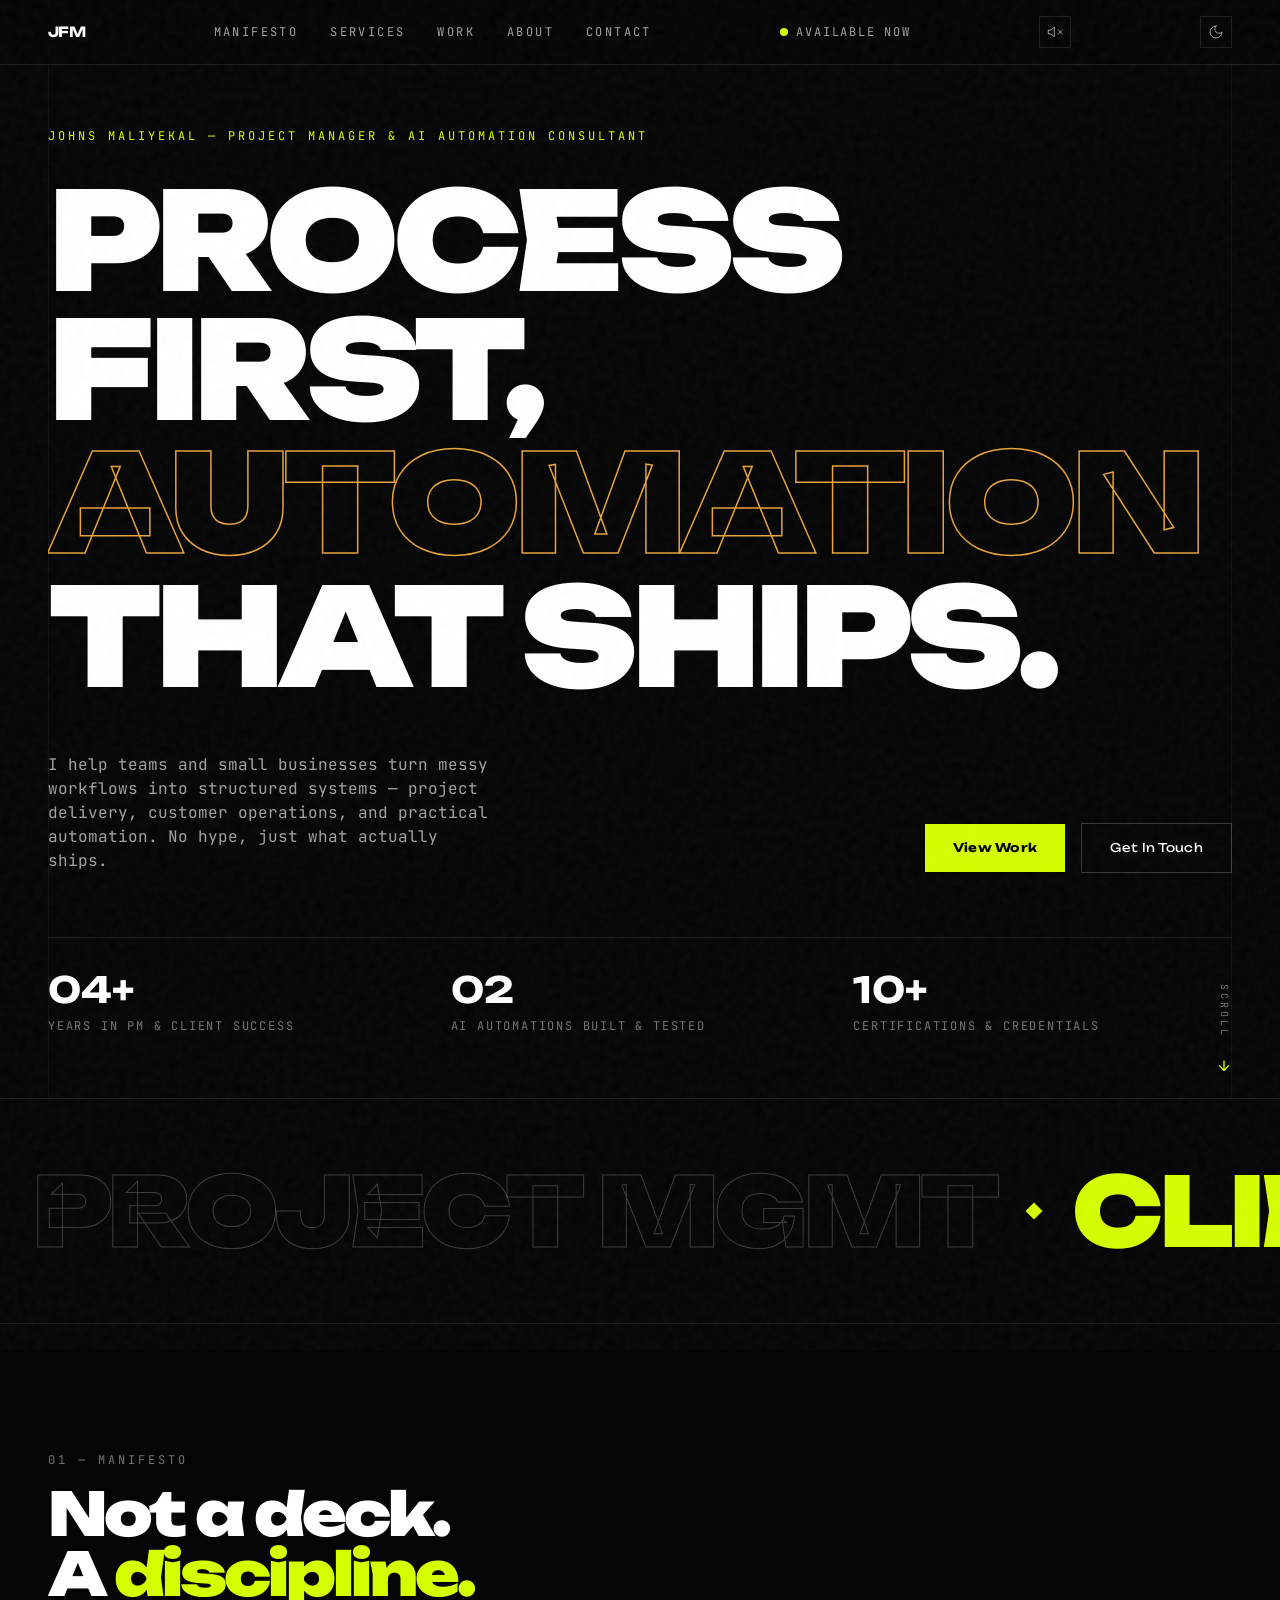
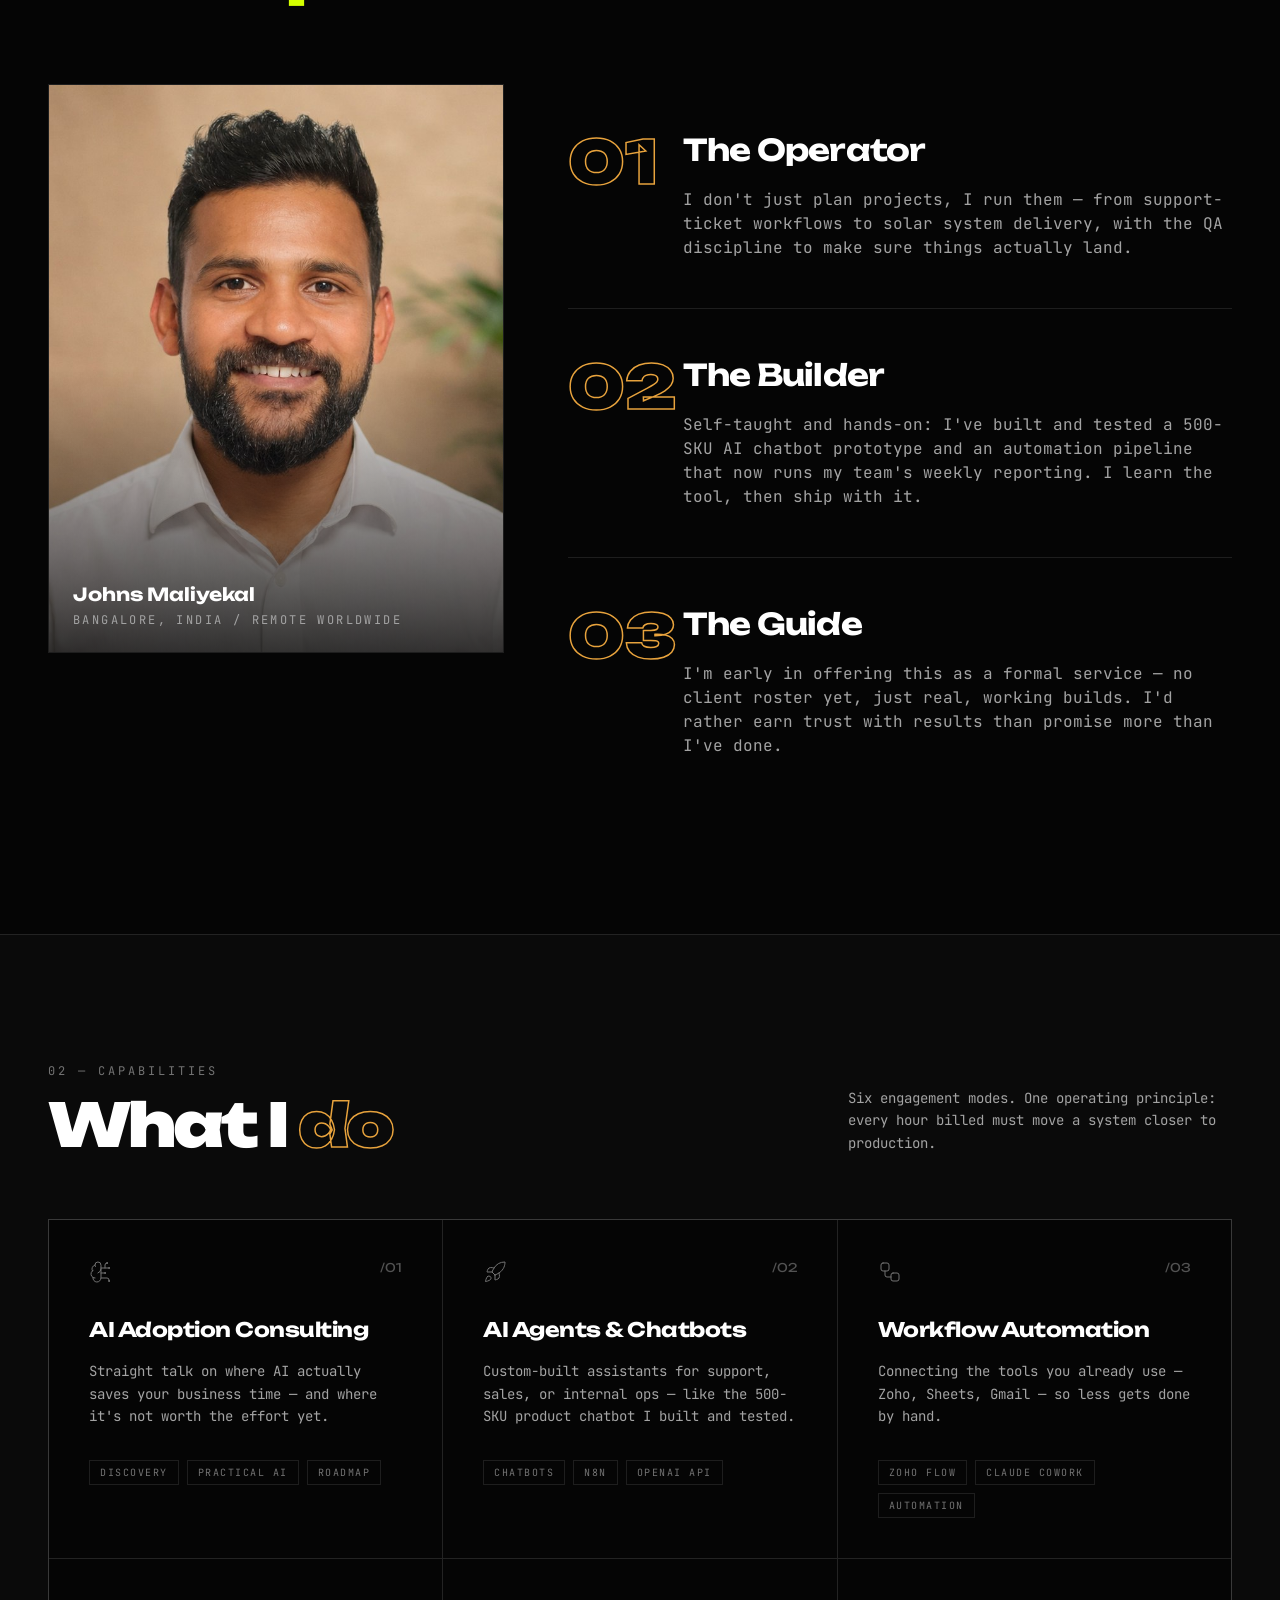
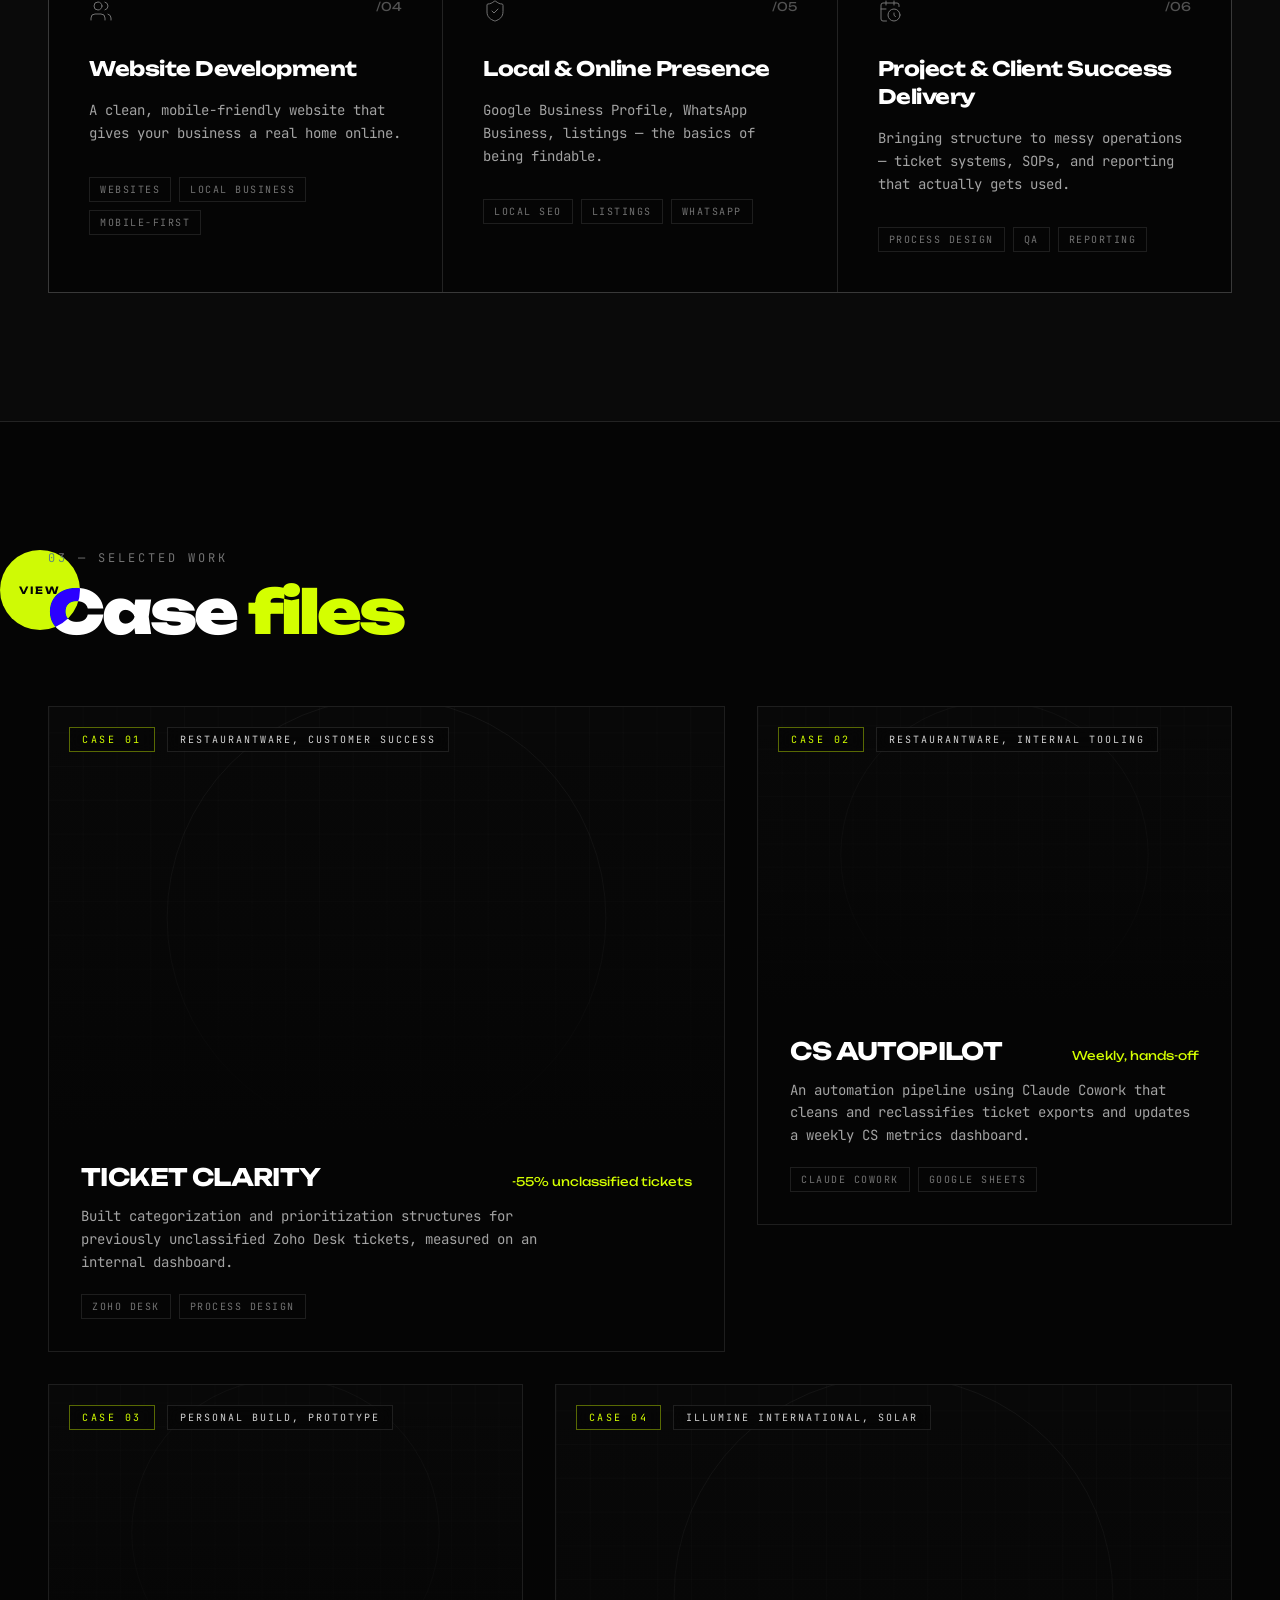
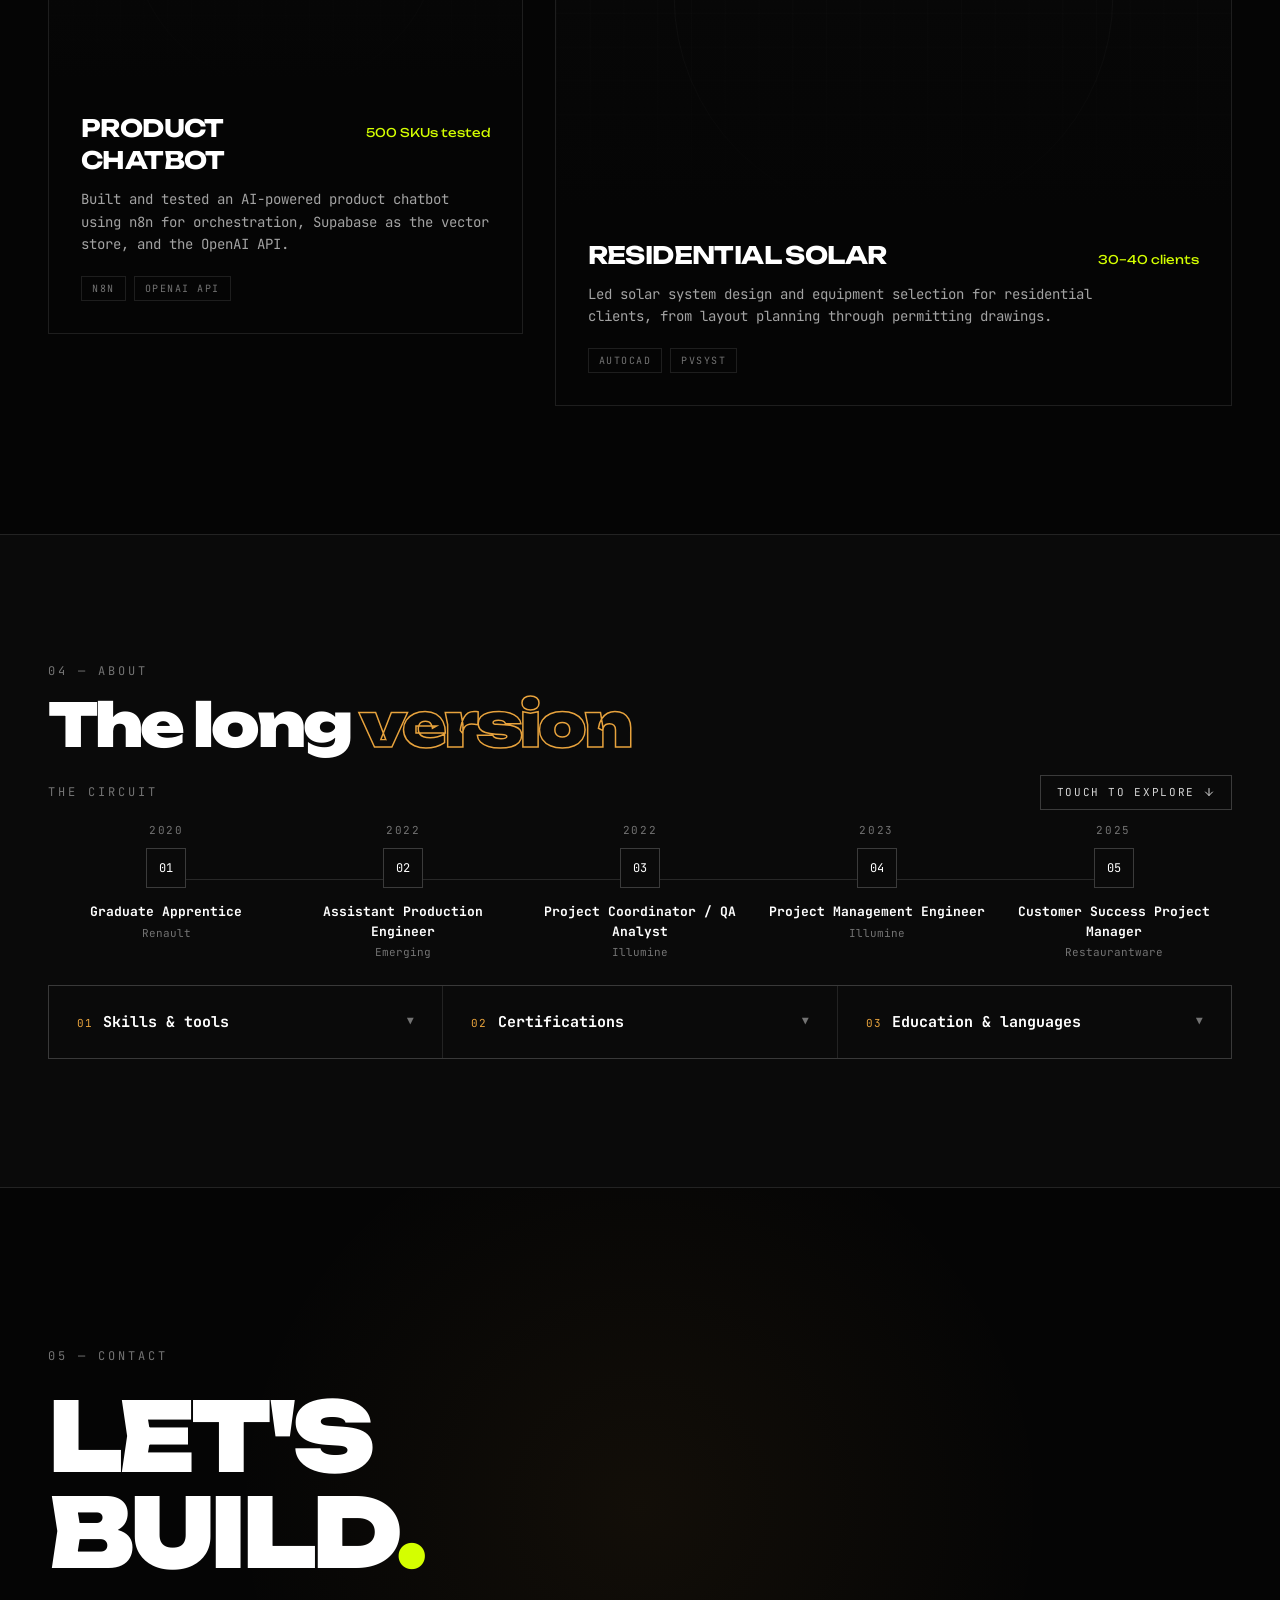
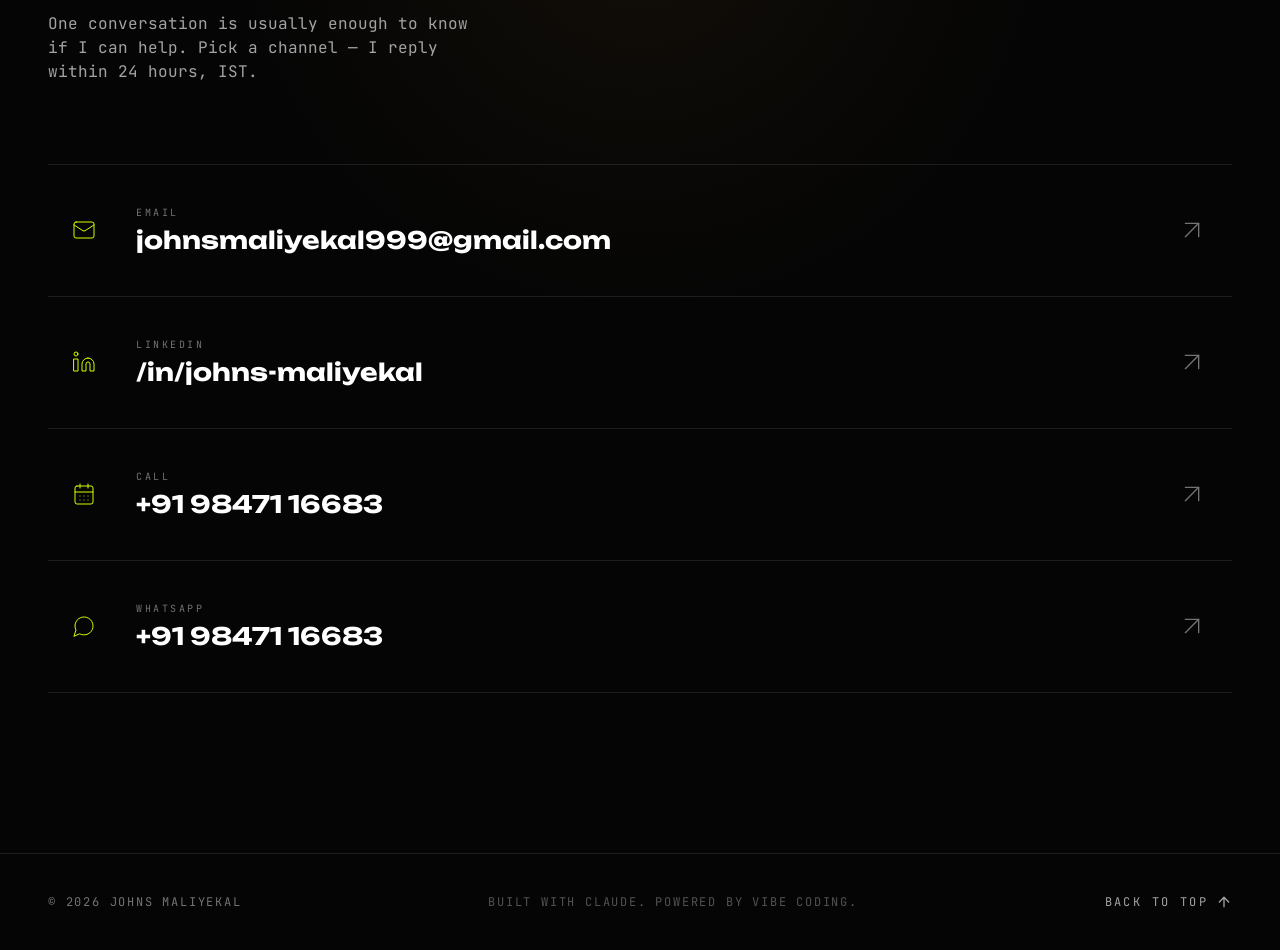
==== commit 36d74ae5: "Powered by Vibe Coding." ====
--- a/index.html
+++ b/index.html
@@ -3559,7 +3559,7 @@
 /*# sourceMappingURL=[data-uri] */</style></head>
 <body>
 <noscript>You need to enable JavaScript to run this app.</noscript>
-<div id="root"><div class="App bg-[#050505] text-white"><div aria-hidden="true" class="grain"></div><header class="fixed top-0 left-0 right-0 z-50 border-b border-white/10 bg-[#050505]/70 backdrop-blur-xl" data-testid="main-navbar" style="opacity: 1; transform: none;"><div class="max-w-7xl mx-auto px-6 md:px-12 h-16 flex items-center justify-between"><a class="font-display font-700 text-sm tracking-tighter text-white hover:text-[#E8A33D] transition-colors duration-300" data-testid="nav-logo" href="#top">JFM</a><nav class="hidden md:flex items-center gap-8"><a class="group relative text-xs tracking-[0.2em] uppercase text-neutral-400 hover:text-white transition-colors duration-300" data-testid="nav-link-manifesto" href="#manifesto">Manifesto<span class="absolute -bottom-1 left-0 h-px w-0 bg-[#E8A33D] transition-[width] duration-300 group-hover:w-full"></span></a><a class="group relative text-xs tracking-[0.2em] uppercase text-neutral-400 hover:text-white transition-colors duration-300" data-testid="nav-link-services" href="#services">Services<span class="absolute -bottom-1 left-0 h-px w-0 bg-[#E8A33D] transition-[width] duration-300 group-hover:w-full"></span></a><a class="group relative text-xs tracking-[0.2em] uppercase text-neutral-400 hover:text-white transition-colors duration-300" data-testid="nav-link-work" href="#work">Work<span class="absolute -bottom-1 left-0 h-px w-0 bg-[#E8A33D] transition-[width] duration-300 group-hover:w-full"></span></a><a class="group relative text-xs tracking-[0.2em] uppercase text-neutral-400 hover:text-white transition-colors duration-300" data-testid="nav-link-about" href="#about">About<span class="absolute -bottom-1 left-0 h-px w-0 bg-[#E8A33D] transition-[width] duration-300 group-hover:w-full"></span></a><a class="group relative text-xs tracking-[0.2em] uppercase text-neutral-400 hover:text-white transition-colors duration-300" data-testid="nav-link-contact" href="#contact">Contact<span class="absolute -bottom-1 left-0 h-px w-0 bg-[#E8A33D] transition-[width] duration-300 group-hover:w-full"></span></a></nav><div class="hidden md:flex items-center gap-2 text-xs tracking-[0.15em] uppercase text-neutral-400" data-testid="nav-availability-badge"><span class="w-2 h-2 rounded-full bg-[#E8A33D] pulse-dot"></span> Available now</div><button aria-label="Toggle ambient sound" class="inline-flex items-center justify-center w-8 h-8 border border-white/10 text-neutral-400 hover:text-[#E8A33D] hover:border-[#E8A33D]/40 transition-colors duration-300" id="soundToggle"><svg class="w-4 h-4" fill="none" id="soundIconOn" stroke="currentColor" stroke-linecap="round" stroke-linejoin="round" stroke-width="1.5" style="display:none" viewbox="0 0 24 24" xmlns="http://www.w3.org/2000/svg"><polygon points="11 5 6 9 2 9 2 15 6 15 11 19 11 5"></polygon><path d="M15.54 8.46a5 5 0 0 1 0 7.07"></path><path d="M19.07 4.93a10 10 0 0 1 0 14.14"></path></svg><svg class="w-4 h-4" fill="none" id="soundIconOff" stroke="currentColor" stroke-linecap="round" stroke-linejoin="round" stroke-width="1.5" viewbox="0 0 24 24" xmlns="http://www.w3.org/2000/svg"><polygon points="11 5 6 9 2 9 2 15 6 15 11 19 11 5"></polygon><line x1="23" x2="17" y1="9" y2="15"></line><line x1="17" x2="23" y1="9" y2="15"></line></svg></button><button aria-label="Toggle light/dark theme" class="inline-flex items-center justify-center w-8 h-8 border border-white/10 text-neutral-400 hover:text-[#E8A33D] hover:border-[#E8A33D]/40 transition-colors duration-300" id="themeToggle"><svg class="w-4 h-4" fill="none" id="themeIconMoon" stroke="currentColor" stroke-linecap="round" stroke-linejoin="round" stroke-width="1.5" viewbox="0 0 24 24" xmlns="http://www.w3.org/2000/svg"><path d="M12 3a6 6 0 0 0 9 9 9 9 0 1 1-9-9Z"></path></svg><svg class="w-4 h-4" fill="none" id="themeIconSun" stroke="currentColor" stroke-linecap="round" stroke-linejoin="round" stroke-width="1.5" viewbox="0 0 24 24" xmlns="http://www.w3.org/2000/svg"><circle cx="12" cy="12" r="4"></circle><path d="M12 2v2"></path><path d="M12 20v2"></path><path d="m4.93 4.93 1.41 1.41"></path><path d="m17.66 17.66 1.41 1.41"></path><path d="M2 12h2"></path><path d="M20 12h2"></path><path d="m6.34 17.66-1.41 1.41"></path><path d="m19.07 4.93-1.41 1.41"></path></svg></button><button aria-label="Toggle menu" class="md:hidden text-white" data-testid="mobile-menu-toggle"><svg aria-hidden="true" class="lucide lucide-menu w-5 h-5" fill="none" height="24" stroke="currentColor" stroke-linecap="round" stroke-linejoin="round" stroke-width="2" viewbox="0 0 24 24" width="24" xmlns="http://www.w3.org/2000/svg"><path d="M4 12h16"></path><path d="M4 18h16"></path><path d="M4 6h16"></path></svg></button></div></header><main><section class="relative min-h-screen flex flex-col justify-end overflow-hidden" data-testid="hero-section" id="top"><div class="absolute inset-0 -z-10" style="transform: none;"><div class="absolute inset-[-3%]" style="transform: translateX(6.0625px) translateY(-8.93552px);"><img alt="" class="w-full h-full object-cover opacity-60" data-testid="hero-bg-image" src="data:image/svg+xml,%3Csvg%20xmlns%3D%22http%3A//www.w3.org/2000/svg%22%20width%3D%22800%22%20height%3D%221000%22%20viewBox%3D%220%200%20800%201000%22%3E%0A%3Crect%20width%3D%22800%22%20height%3D%221000%22%20fill%3D%22%230a0a0a%22/%3E%0A%3Cdefs%3E%3Cpattern%20id%3D%22g%22%20width%3D%2240%22%20height%3D%2240%22%20patternUnits%3D%22userSpaceOnUse%22%3E%0A%3Cpath%20d%3D%22M40%200H0V40%22%20fill%3D%22none%22%20stroke%3D%22%23E8A33D%22%20stroke-opacity%3D%220.08%22%20stroke-width%3D%221%22/%3E%0A%3C/pattern%3E%3C/defs%3E%0A%3Crect%20width%3D%22800%22%20height%3D%221000%22%20fill%3D%22url%28%23g%29%22/%3E%0A%3Ccircle%20cx%3D%22400%22%20cy%3D%22500%22%20r%3D%22260%22%20fill%3D%22none%22%20stroke%3D%22%23E8A33D%22%20stroke-opacity%3D%220.12%22%20stroke-width%3D%221%22/%3E%0A%3C/svg%3E"/></div><div class="absolute inset-0 bg-[#050505]/60"></div><div class="absolute inset-0 bg-gradient-to-t from-[#050505] via-transparent to-[#050505]/70"></div></div><div aria-hidden="true" class="absolute top-0 bottom-0 left-6 md:left-12 w-px bg-white/5"></div><div aria-hidden="true" class="absolute top-0 bottom-0 right-6 md:right-12 w-px bg-white/5"></div><div class="max-w-7xl mx-auto w-full px-6 md:px-12 pt-32 pb-16" style="opacity: 1;"><p class="text-xs tracking-[0.25em] uppercase text-[#E8A33D] mb-8" data-testid="hero-overline" style="opacity: 1; transform: none;">Johns Maliyekal — Project Manager &amp; AI Automation Consultant</p><h1 class="font-display font-black tracking-tighter leading-[0.95] text-[13vw] sm:text-[11vw] lg:text-[8.5rem]"><span class="block overflow-hidden pb-1"><span class="block text-white" data-testid="hero-line-0" style="transform: none;">PROCESS FIRST,</span></span><span class="block overflow-hidden pb-1"><span class="block text-outline-acid" data-testid="hero-line-1" style="transform: none;">AUTOMATION</span></span><span class="block overflow-hidden pb-1"><span class="block text-white" data-testid="hero-line-2" style="transform: none;">THAT SHIPS.</span></span></h1><div class="mt-12 flex flex-col md:flex-row md:items-end md:justify-between gap-10"><p class="max-w-md text-sm sm:text-base leading-relaxed text-neutral-400" data-testid="hero-subtext" style="opacity: 1; transform: none;">I help teams and small businesses turn messy workflows into structured systems — project delivery, customer operations, and practical automation. No hype, just what actually ships.</p><div class="flex items-center gap-4" style="opacity: 1; transform: none;"><a class="group inline-flex items-center gap-2 bg-[#E8A33D] text-black font-display font-700 text-xs tracking-wide px-7 py-4 transition-transform duration-300 hover:scale-[1.03]" data-testid="hero-cta-work" href="#work">View Work</a><a class="group inline-flex items-center gap-2 border border-white/20 text-white font-display font-400 text-xs tracking-wide px-7 py-4 transition-colors duration-300 hover:border-[#E8A33D] hover:text-[#E8A33D]" data-testid="hero-cta-contact" href="#contact">Get In Touch</a></div></div><div class="mt-16 pt-8 border-t border-white/10 grid grid-cols-3 gap-6" data-testid="hero-stats" style="opacity: 1;"><div><div class="font-display font-700 text-2xl sm:text-4xl text-white">04+</div><div class="mt-2 text-[10px] sm:text-xs tracking-[0.15em] uppercase text-neutral-500">Years in PM &amp; client success</div></div><div><div class="font-display font-700 text-2xl sm:text-4xl text-white">02</div><div class="mt-2 text-[10px] sm:text-xs tracking-[0.15em] uppercase text-neutral-500">AI automations built &amp; tested</div></div><div><div class="font-display font-700 text-2xl sm:text-4xl text-white">10+</div><div class="mt-2 text-[10px] sm:text-xs tracking-[0.15em] uppercase text-neutral-500">Certifications &amp; credentials</div></div></div></div><div class="absolute bottom-8 right-6 md:right-12 hidden lg:flex flex-col items-center gap-3 text-neutral-500" data-testid="hero-scroll-cue" style="opacity: 1;"><span class="text-[10px] tracking-[0.3em] uppercase [writing-mode:vertical-rl]">Scroll</span><div style="transform: translateY(7.61008px);"><svg aria-hidden="true" class="lucide lucide-arrow-down w-4 h-4 text-[#E8A33D]" fill="none" height="24" stroke="currentColor" stroke-linecap="round" stroke-linejoin="round" stroke-width="2" viewbox="0 0 24 24" width="24" xmlns="http://www.w3.org/2000/svg"><path d="M12 5v14"></path><path d="m19 12-7 7-7-7"></path></svg></div></div></section><section aria-hidden="true" class="relative py-16 border-y border-white/10 overflow-hidden bg-[#050505]" data-testid="editorial-marquee"><div class="flex w-max animate-marquee-slow"><div class="flex shrink-0 items-center"><span class="flex items-center"><span class="font-display font-900 text-6xl sm:text-7xl lg:text-8xl tracking-tighter px-8 text-outline"> PROJECT MGMT </span><span aria-hidden="true" class="w-3 h-3 bg-[#E8A33D] rotate-45 shrink-0"></span></span><span class="flex items-center"><span class="font-display font-900 text-6xl sm:text-7xl lg:text-8xl tracking-tighter px-8 text-[#E8A33D]"> CLIENT SUCCESS </span><span aria-hidden="true" class="w-3 h-3 bg-[#E8A33D] rotate-45 shrink-0"></span></span><span class="flex items-center"><span class="font-display font-900 text-6xl sm:text-7xl lg:text-8xl tracking-tighter px-8 text-outline"> AUTOMATION </span><span aria-hidden="true" class="w-3 h-3 bg-[#E8A33D] rotate-45 shrink-0"></span></span><span class="flex items-center"><span class="font-display font-900 text-6xl sm:text-7xl lg:text-8xl tracking-tighter px-8 text-[#E8A33D]"> QUALITY ASSURANCE </span><span aria-hidden="true" class="w-3 h-3 bg-[#E8A33D] rotate-45 shrink-0"></span></span><span class="flex items-center"><span class="font-display font-900 text-6xl sm:text-7xl lg:text-8xl tracking-tighter px-8 text-outline"> SOLAR DELIVERY </span><span aria-hidden="true" class="w-3 h-3 bg-[#E8A33D] rotate-45 shrink-0"></span></span><span class="flex items-center"><span class="font-display font-900 text-6xl sm:text-7xl lg:text-8xl tracking-tighter px-8 text-[#E8A33D]"> AI AGENTS </span><span aria-hidden="true" class="w-3 h-3 bg-[#E8A33D] rotate-45 shrink-0"></span></span></div><div class="flex shrink-0 items-center"><span class="flex items-center"><span class="font-display font-900 text-6xl sm:text-7xl lg:text-8xl tracking-tighter px-8 text-outline"> PROJECT MGMT </span><span aria-hidden="true" class="w-3 h-3 bg-[#E8A33D] rotate-45 shrink-0"></span></span><span class="flex items-center"><span class="font-display font-900 text-6xl sm:text-7xl lg:text-8xl tracking-tighter px-8 text-[#E8A33D]"> CLIENT SUCCESS </span><span aria-hidden="true" class="w-3 h-3 bg-[#E8A33D] rotate-45 shrink-0"></span></span><span class="flex items-center"><span class="font-display font-900 text-6xl sm:text-7xl lg:text-8xl tracking-tighter px-8 text-outline"> AUTOMATION </span><span aria-hidden="true" class="w-3 h-3 bg-[#E8A33D] rotate-45 shrink-0"></span></span><span class="flex items-center"><span class="font-display font-900 text-6xl sm:text-7xl lg:text-8xl tracking-tighter px-8 text-[#E8A33D]"> QUALITY ASSURANCE </span><span aria-hidden="true" class="w-3 h-3 bg-[#E8A33D] rotate-45 shrink-0"></span></span><span class="flex items-center"><span class="font-display font-900 text-6xl sm:text-7xl lg:text-8xl tracking-tighter px-8 text-outline"> SOLAR DELIVERY </span><span aria-hidden="true" class="w-3 h-3 bg-[#E8A33D] rotate-45 shrink-0"></span></span><span class="flex items-center"><span class="font-display font-900 text-6xl sm:text-7xl lg:text-8xl tracking-tighter px-8 text-[#E8A33D]"> AI AGENTS </span><span aria-hidden="true" class="w-3 h-3 bg-[#E8A33D] rotate-45 shrink-0"></span></span></div></div></section><section class="relative py-24 md:py-32 bg-[#050505]" data-testid="manifesto-section" id="manifesto"><div class="max-w-7xl mx-auto px-6 md:px-12"><div class="" style="opacity: 0; transform: translateY(48px);"><p class="text-xs tracking-[0.25em] uppercase text-neutral-500 mb-4" data-testid="manifesto-label">01 — Manifesto</p><h2 class="font-display font-900 tracking-tighter text-4xl sm:text-5xl lg:text-6xl text-white max-w-3xl">Not a deck.<br/>A <span class="text-[#E8A33D]">discipline.</span></h2></div><div class="mt-20 grid grid-cols-1 lg:grid-cols-12 gap-12 lg:gap-16"><div class="lg:col-span-5" style="opacity: 0; transform: translateY(48px);"><div class="lg:sticky lg:top-28"><div class="relative overflow-hidden border border-white/10 group" data-testid="manifesto-portrait-frame"><img alt="Johns Maliyekal" class="w-full aspect-[4/5] object-cover transition-transform duration-700 group-hover:scale-105" data-testid="manifesto-portrait" src="[data-uri]"/><div class="absolute inset-0 bg-gradient-to-t from-[#050505]/80 via-transparent to-transparent"></div><div class="absolute bottom-0 left-0 right-0 p-6 flex items-end justify-between"><div><p class="font-display font-700 text-lg text-white">Johns Maliyekal</p><p class="text-xs tracking-[0.2em] uppercase text-neutral-400 mt-1">Bangalore, India / Remote worldwide</p></div></div></div></div></div><div class="lg:col-span-7 flex flex-col"><div class="border-t border-white/10 py-12 first:border-t-0 first:pt-0 lg:first:pt-12" style="opacity: 0; transform: translateY(48px);"><div class="grid grid-cols-12 gap-6" data-testid="manifesto-chapter-01"><div class="col-span-3 sm:col-span-2"><span class="font-display font-900 text-5xl sm:text-6xl text-outline-acid">01</span></div><div class="col-span-9 sm:col-span-10"><h3 class="font-display font-700 text-2xl sm:text-3xl text-white tracking-tight">The Operator</h3><p class="mt-5 text-sm sm:text-base leading-relaxed text-neutral-400 max-w-xl">I don't just plan projects, I run them — from support-ticket workflows to solar system delivery, with the QA discipline to make sure things actually land.</p></div></div></div><div class="border-t border-white/10 py-12 first:border-t-0 first:pt-0 lg:first:pt-12" style="opacity: 0; transform: translateY(48px);"><div class="grid grid-cols-12 gap-6" data-testid="manifesto-chapter-02"><div class="col-span-3 sm:col-span-2"><span class="font-display font-900 text-5xl sm:text-6xl text-outline-acid">02</span></div><div class="col-span-9 sm:col-span-10"><h3 class="font-display font-700 text-2xl sm:text-3xl text-white tracking-tight">The Builder</h3><p class="mt-5 text-sm sm:text-base leading-relaxed text-neutral-400 max-w-xl">Self-taught and hands-on: I've built and tested a 500-SKU AI chatbot prototype and an automation pipeline that now runs my team's weekly reporting. I learn the tool, then ship with it.</p></div></div></div><div class="border-t border-white/10 py-12 first:border-t-0 first:pt-0 lg:first:pt-12" style="opacity: 0; transform: translateY(48px);"><div class="grid grid-cols-12 gap-6" data-testid="manifesto-chapter-03"><div class="col-span-3 sm:col-span-2"><span class="font-display font-900 text-5xl sm:text-6xl text-outline-acid">03</span></div><div class="col-span-9 sm:col-span-10"><h3 class="font-display font-700 text-2xl sm:text-3xl text-white tracking-tight">The Guide</h3><p class="mt-5 text-sm sm:text-base leading-relaxed text-neutral-400 max-w-xl">I'm early in offering this as a formal service — no client roster yet, just real, working builds. I'd rather earn trust with results than promise more than I've done.</p></div></div></div></div></div></div></section><section class="relative py-24 md:py-32 bg-[#0A0A0A] border-y border-white/10" data-testid="services-section" id="services"><div class="max-w-7xl mx-auto px-6 md:px-12"><div class="flex flex-col md:flex-row md:items-end md:justify-between gap-6 mb-16" style="opacity: 0; transform: translateY(48px);"><div><p class="text-xs tracking-[0.25em] uppercase text-neutral-500 mb-4" data-testid="services-label">02 — Capabilities</p><h2 class="font-display font-900 tracking-tighter text-4xl sm:text-5xl lg:text-6xl text-white">What I <span class="text-outline-acid">do</span></h2></div><p class="max-w-sm text-sm leading-relaxed text-neutral-400">Six engagement modes. One operating principle: every hour billed must move a system closer to production.</p></div><div class="grid grid-cols-1 md:grid-cols-2 lg:grid-cols-3 gap-px bg-white/10 border border-white/10" data-testid="services-grid"><div class="" style="opacity: 0; transform: translateY(32px);"><div class="group relative h-full bg-[#050505] p-8 lg:p-10 transition-colors duration-500 hover:bg-[#0f0f0a] cursor-pointer js-goto-contact" data-testid="service-card-01"><div class="absolute top-0 left-0 h-px w-0 bg-[#E8A33D] transition-[width] duration-500 group-hover:w-full"></div><div class="flex items-start justify-between"><svg aria-hidden="true" class="lucide lucide-brain-circuit w-6 h-6 text-neutral-500 transition-colors duration-300 group-hover:text-[#E8A33D]" fill="none" height="24" stroke="currentColor" stroke-linecap="round" stroke-linejoin="round" stroke-width="1" viewbox="0 0 24 24" width="24" xmlns="http://www.w3.org/2000/svg"><path d="M12 5a3 3 0 1 0-5.997.125 4 4 0 0 0-2.526 5.77 4 4 0 0 0 .556 6.588A4 4 0 1 0 12 18Z"></path><path d="M9 13a4.5 4.5 0 0 0 3-4"></path><path d="M6.003 5.125A3 3 0 0 0 6.401 6.5"></path><path d="M3.477 10.896a4 4 0 0 1 .585-.396"></path><path d="M6 18a4 4 0 0 1-1.967-.516"></path><path d="M12 13h4"></path><path d="M12 18h6a2 2 0 0 1 2 2v1"></path><path d="M12 8h8"></path><path d="M16 8V5a2 2 0 0 1 2-2"></path><circle cx="16" cy="13" r=".5"></circle><circle cx="18" cy="3" r=".5"></circle><circle cx="20" cy="21" r=".5"></circle><circle cx="20" cy="8" r=".5"></circle></svg><span class="font-display text-xs text-neutral-600 group-hover:text-[#E8A33D] transition-colors duration-300">/<span style="display: contents;">01</span></span></div><h3 class="mt-8 font-display font-700 text-lg sm:text-xl text-white tracking-tight leading-snug">AI Adoption Consulting</h3><p class="mt-4 text-sm leading-relaxed text-neutral-400">Straight talk on where AI actually saves your business time — and where it's not worth the effort yet.</p><div class="mt-8 flex flex-wrap gap-2"><span class="text-[10px] tracking-[0.15em] uppercase text-neutral-500 border border-white/10 px-2.5 py-1 transition-colors duration-300 group-hover:border-[#E8A33D]/30 group-hover:text-neutral-300">Discovery</span><span class="text-[10px] tracking-[0.15em] uppercase text-neutral-500 border border-white/10 px-2.5 py-1 transition-colors duration-300 group-hover:border-[#E8A33D]/30 group-hover:text-neutral-300">Practical AI</span><span class="text-[10px] tracking-[0.15em] uppercase text-neutral-500 border border-white/10 px-2.5 py-1 transition-colors duration-300 group-hover:border-[#E8A33D]/30 group-hover:text-neutral-300">Roadmap</span></div><svg aria-hidden="true" class="lucide lucide-arrow-up-right absolute bottom-8 right-8 w-4 h-4 text-[#E8A33D] opacity-0 transition-all duration-300 group-hover:opacity-100 group-hover:translate-x-1 group-hover:-translate-y-1" fill="none" height="24" stroke="currentColor" stroke-linecap="round" stroke-linejoin="round" stroke-width="2" viewbox="0 0 24 24" width="24" xmlns="http://www.w3.org/2000/svg"><path d="M7 7h10v10"></path><path d="M7 17 17 7"></path></svg></div></div><div class="" style="opacity: 0; transform: translateY(32px);"><div class="group relative h-full bg-[#050505] p-8 lg:p-10 transition-colors duration-500 hover:bg-[#0f0f0a] cursor-pointer js-goto-contact" data-testid="service-card-02"><div class="absolute top-0 left-0 h-px w-0 bg-[#E8A33D] transition-[width] duration-500 group-hover:w-full"></div><div class="flex items-start justify-between"><svg aria-hidden="true" class="lucide lucide-rocket w-6 h-6 text-neutral-500 transition-colors duration-300 group-hover:text-[#E8A33D]" fill="none" height="24" stroke="currentColor" stroke-linecap="round" stroke-linejoin="round" stroke-width="1" viewbox="0 0 24 24" width="24" xmlns="http://www.w3.org/2000/svg"><path d="M4.5 16.5c-1.5 1.26-2 5-2 5s3.74-.5 5-2c.71-.84.7-2.13-.09-2.91a2.18 2.18 0 0 0-2.91-.09z"></path><path d="m12 15-3-3a22 22 0 0 1 2-3.95A12.88 12.88 0 0 1 22 2c0 2.72-.78 7.5-6 11a22.35 22.35 0 0 1-4 2z"></path><path d="M9 12H4s.55-3.03 2-4c1.62-1.08 5 0 5 0"></path><path d="M12 15v5s3.03-.55 4-2c1.08-1.62 0-5 0-5"></path></svg><span class="font-display text-xs text-neutral-600 group-hover:text-[#E8A33D] transition-colors duration-300">/<span style="display: contents;">02</span></span></div><h3 class="mt-8 font-display font-700 text-lg sm:text-xl text-white tracking-tight leading-snug">AI Agents &amp; Chatbots</h3><p class="mt-4 text-sm leading-relaxed text-neutral-400">Custom-built assistants for support, sales, or internal ops — like the 500-SKU product chatbot I built and tested.</p><div class="mt-8 flex flex-wrap gap-2"><span class="text-[10px] tracking-[0.15em] uppercase text-neutral-500 border border-white/10 px-2.5 py-1 transition-colors duration-300 group-hover:border-[#E8A33D]/30 group-hover:text-neutral-300">Chatbots</span><span class="text-[10px] tracking-[0.15em] uppercase text-neutral-500 border border-white/10 px-2.5 py-1 transition-colors duration-300 group-hover:border-[#E8A33D]/30 group-hover:text-neutral-300">n8n</span><span class="text-[10px] tracking-[0.15em] uppercase text-neutral-500 border border-white/10 px-2.5 py-1 transition-colors duration-300 group-hover:border-[#E8A33D]/30 group-hover:text-neutral-300">OpenAI API</span></div><svg aria-hidden="true" class="lucide lucide-arrow-up-right absolute bottom-8 right-8 w-4 h-4 text-[#E8A33D] opacity-0 transition-all duration-300 group-hover:opacity-100 group-hover:translate-x-1 group-hover:-translate-y-1" fill="none" height="24" stroke="currentColor" stroke-linecap="round" stroke-linejoin="round" stroke-width="2" viewbox="0 0 24 24" width="24" xmlns="http://www.w3.org/2000/svg"><path d="M7 7h10v10"></path><path d="M7 17 17 7"></path></svg></div></div><div class="" style="opacity: 0; transform: translateY(32px);"><div class="group relative h-full bg-[#050505] p-8 lg:p-10 transition-colors duration-500 hover:bg-[#0f0f0a] cursor-pointer js-goto-contact" data-testid="service-card-03"><div class="absolute top-0 left-0 h-px w-0 bg-[#E8A33D] transition-[width] duration-500 group-hover:w-full"></div><div class="flex items-start justify-between"><svg aria-hidden="true" class="lucide lucide-workflow w-6 h-6 text-neutral-500 transition-colors duration-300 group-hover:text-[#E8A33D]" fill="none" height="24" stroke="currentColor" stroke-linecap="round" stroke-linejoin="round" stroke-width="1" viewbox="0 0 24 24" width="24" xmlns="http://www.w3.org/2000/svg"><rect height="8" rx="2" width="8" x="3" y="3"></rect><path d="M7 11v4a2 2 0 0 0 2 2h4"></path><rect height="8" rx="2" width="8" x="13" y="13"></rect></svg><span class="font-display text-xs text-neutral-600 group-hover:text-[#E8A33D] transition-colors duration-300">/<span style="display: contents;">03</span></span></div><h3 class="mt-8 font-display font-700 text-lg sm:text-xl text-white tracking-tight leading-snug">Workflow Automation</h3><p class="mt-4 text-sm leading-relaxed text-neutral-400">Connecting the tools you already use — Zoho, Sheets, Gmail — so less gets done by hand.</p><div class="mt-8 flex flex-wrap gap-2"><span class="text-[10px] tracking-[0.15em] uppercase text-neutral-500 border border-white/10 px-2.5 py-1 transition-colors duration-300 group-hover:border-[#E8A33D]/30 group-hover:text-neutral-300">Zoho Flow</span><span class="text-[10px] tracking-[0.15em] uppercase text-neutral-500 border border-white/10 px-2.5 py-1 transition-colors duration-300 group-hover:border-[#E8A33D]/30 group-hover:text-neutral-300">Claude Cowork</span><span class="text-[10px] tracking-[0.15em] uppercase text-neutral-500 border border-white/10 px-2.5 py-1 transition-colors duration-300 group-hover:border-[#E8A33D]/30 group-hover:text-neutral-300">Automation</span></div><svg aria-hidden="true" class="lucide lucide-arrow-up-right absolute bottom-8 right-8 w-4 h-4 text-[#E8A33D] opacity-0 transition-all duration-300 group-hover:opacity-100 group-hover:translate-x-1 group-hover:-translate-y-1" fill="none" height="24" stroke="currentColor" stroke-linecap="round" stroke-linejoin="round" stroke-width="2" viewbox="0 0 24 24" width="24" xmlns="http://www.w3.org/2000/svg"><path d="M7 7h10v10"></path><path d="M7 17 17 7"></path></svg></div></div><div class="" style="opacity: 0; transform: translateY(32px);"><div class="group relative h-full bg-[#050505] p-8 lg:p-10 transition-colors duration-500 hover:bg-[#0f0f0a] cursor-pointer js-goto-contact" data-testid="service-card-04"><div class="absolute top-0 left-0 h-px w-0 bg-[#E8A33D] transition-[width] duration-500 group-hover:w-full"></div><div class="flex items-start justify-between"><svg aria-hidden="true" class="lucide lucide-users w-6 h-6 text-neutral-500 transition-colors duration-300 group-hover:text-[#E8A33D]" fill="none" height="24" stroke="currentColor" stroke-linecap="round" stroke-linejoin="round" stroke-width="1" viewbox="0 0 24 24" width="24" xmlns="http://www.w3.org/2000/svg"><path d="M16 21v-2a4 4 0 0 0-4-4H6a4 4 0 0 0-4 4v2"></path><path d="M16 3.128a4 4 0 0 1 0 7.744"></path><path d="M22 21v-2a4 4 0 0 0-3-3.87"></path><circle cx="9" cy="7" r="4"></circle></svg><span class="font-display text-xs text-neutral-600 group-hover:text-[#E8A33D] transition-colors duration-300">/<span style="display: contents;">04</span></span></div><h3 class="mt-8 font-display font-700 text-lg sm:text-xl text-white tracking-tight leading-snug">Website Development</h3><p class="mt-4 text-sm leading-relaxed text-neutral-400">A clean, mobile-friendly website that gives your business a real home online.</p><div class="mt-8 flex flex-wrap gap-2"><span class="text-[10px] tracking-[0.15em] uppercase text-neutral-500 border border-white/10 px-2.5 py-1 transition-colors duration-300 group-hover:border-[#E8A33D]/30 group-hover:text-neutral-300">Websites</span><span class="text-[10px] tracking-[0.15em] uppercase text-neutral-500 border border-white/10 px-2.5 py-1 transition-colors duration-300 group-hover:border-[#E8A33D]/30 group-hover:text-neutral-300">Local Business</span><span class="text-[10px] tracking-[0.15em] uppercase text-neutral-500 border border-white/10 px-2.5 py-1 transition-colors duration-300 group-hover:border-[#E8A33D]/30 group-hover:text-neutral-300">Mobile-first</span></div><svg aria-hidden="true" class="lucide lucide-arrow-up-right absolute bottom-8 right-8 w-4 h-4 text-[#E8A33D] opacity-0 transition-all duration-300 group-hover:opacity-100 group-hover:translate-x-1 group-hover:-translate-y-1" fill="none" height="24" stroke="currentColor" stroke-linecap="round" stroke-linejoin="round" stroke-width="2" viewbox="0 0 24 24" width="24" xmlns="http://www.w3.org/2000/svg"><path d="M7 7h10v10"></path><path d="M7 17 17 7"></path></svg></div></div><div class="" style="opacity: 0; transform: translateY(32px);"><div class="group relative h-full bg-[#050505] p-8 lg:p-10 transition-colors duration-500 hover:bg-[#0f0f0a] cursor-pointer js-goto-contact" data-testid="service-card-05"><div class="absolute top-0 left-0 h-px w-0 bg-[#E8A33D] transition-[width] duration-500 group-hover:w-full"></div><div class="flex items-start justify-between"><svg aria-hidden="true" class="lucide lucide-shield-check w-6 h-6 text-neutral-500 transition-colors duration-300 group-hover:text-[#E8A33D]" fill="none" height="24" stroke="currentColor" stroke-linecap="round" stroke-linejoin="round" stroke-width="1" viewbox="0 0 24 24" width="24" xmlns="http://www.w3.org/2000/svg"><path d="M20 13c0 5-3.5 7.5-7.66 8.95a1 1 0 0 1-.67-.01C7.5 20.5 4 18 4 13V6a1 1 0 0 1 1-1c2 0 4.5-1.2 6.24-2.72a1.17 1.17 0 0 1 1.52 0C14.51 3.81 17 5 19 5a1 1 0 0 1 1 1z"></path><path d="m9 12 2 2 4-4"></path></svg><span class="font-display text-xs text-neutral-600 group-hover:text-[#E8A33D] transition-colors duration-300">/<span style="display: contents;">05</span></span></div><h3 class="mt-8 font-display font-700 text-lg sm:text-xl text-white tracking-tight leading-snug">Local &amp; Online Presence</h3><p class="mt-4 text-sm leading-relaxed text-neutral-400">Google Business Profile, WhatsApp Business, listings — the basics of being findable.</p><div class="mt-8 flex flex-wrap gap-2"><span class="text-[10px] tracking-[0.15em] uppercase text-neutral-500 border border-white/10 px-2.5 py-1 transition-colors duration-300 group-hover:border-[#E8A33D]/30 group-hover:text-neutral-300">Local SEO</span><span class="text-[10px] tracking-[0.15em] uppercase text-neutral-500 border border-white/10 px-2.5 py-1 transition-colors duration-300 group-hover:border-[#E8A33D]/30 group-hover:text-neutral-300">Listings</span><span class="text-[10px] tracking-[0.15em] uppercase text-neutral-500 border border-white/10 px-2.5 py-1 transition-colors duration-300 group-hover:border-[#E8A33D]/30 group-hover:text-neutral-300">WhatsApp</span></div><svg aria-hidden="true" class="lucide lucide-arrow-up-right absolute bottom-8 right-8 w-4 h-4 text-[#E8A33D] opacity-0 transition-all duration-300 group-hover:opacity-100 group-hover:translate-x-1 group-hover:-translate-y-1" fill="none" height="24" stroke="currentColor" stroke-linecap="round" stroke-linejoin="round" stroke-width="2" viewbox="0 0 24 24" width="24" xmlns="http://www.w3.org/2000/svg"><path d="M7 7h10v10"></path><path d="M7 17 17 7"></path></svg></div></div><div class="" style="opacity: 0; transform: translateY(32px);"><div class="group relative h-full bg-[#050505] p-8 lg:p-10 transition-colors duration-500 hover:bg-[#0f0f0a] cursor-pointer js-goto-contact" data-testid="service-card-06"><div class="absolute top-0 left-0 h-px w-0 bg-[#E8A33D] transition-[width] duration-500 group-hover:w-full"></div><div class="flex items-start justify-between"><svg aria-hidden="true" class="lucide lucide-calendar-clock w-6 h-6 text-neutral-500 transition-colors duration-300 group-hover:text-[#E8A33D]" fill="none" height="24" stroke="currentColor" stroke-linecap="round" stroke-linejoin="round" stroke-width="1" viewbox="0 0 24 24" width="24" xmlns="http://www.w3.org/2000/svg"><path d="M21 7.5V6a2 2 0 0 0-2-2H5a2 2 0 0 0-2 2v14a2 2 0 0 0 2 2h3.5"></path><path d="M16 2v4"></path><path d="M8 2v4"></path><path d="M3 10h5"></path><path d="M17.5 17.5 16 16.3V14"></path><circle cx="16" cy="16" r="6"></circle></svg><span class="font-display text-xs text-neutral-600 group-hover:text-[#E8A33D] transition-colors duration-300">/<span style="display: contents;">06</span></span></div><h3 class="mt-8 font-display font-700 text-lg sm:text-xl text-white tracking-tight leading-snug">Project &amp; Client Success Delivery</h3><p class="mt-4 text-sm leading-relaxed text-neutral-400">Bringing structure to messy operations — ticket systems, SOPs, and reporting that actually gets used.</p><div class="mt-8 flex flex-wrap gap-2"><span class="text-[10px] tracking-[0.15em] uppercase text-neutral-500 border border-white/10 px-2.5 py-1 transition-colors duration-300 group-hover:border-[#E8A33D]/30 group-hover:text-neutral-300">Process Design</span><span class="text-[10px] tracking-[0.15em] uppercase text-neutral-500 border border-white/10 px-2.5 py-1 transition-colors duration-300 group-hover:border-[#E8A33D]/30 group-hover:text-neutral-300">QA</span><span class="text-[10px] tracking-[0.15em] uppercase text-neutral-500 border border-white/10 px-2.5 py-1 transition-colors duration-300 group-hover:border-[#E8A33D]/30 group-hover:text-neutral-300">Reporting</span></div><svg aria-hidden="true" class="lucide lucide-arrow-up-right absolute bottom-8 right-8 w-4 h-4 text-[#E8A33D] opacity-0 transition-all duration-300 group-hover:opacity-100 group-hover:translate-x-1 group-hover:-translate-y-1" fill="none" height="24" stroke="currentColor" stroke-linecap="round" stroke-linejoin="round" stroke-width="2" viewbox="0 0 24 24" width="24" xmlns="http://www.w3.org/2000/svg"><path d="M7 7h10v10"></path><path d="M7 17 17 7"></path></svg></div></div></div></div></section><section class="relative py-24 md:py-32 bg-[#050505]" data-testid="projects-section" id="work"><div class="pointer-events-none absolute z-30 hidden lg:flex -translate-x-1/2 -translate-y-1/2 w-20 h-20 rounded-full bg-[#E8A33D] items-center justify-center mix-blend-difference" data-testid="projects-custom-cursor" style="transform: scale(0.6); opacity: 0;"><span class="font-display font-700 text-[10px] tracking-[0.2em] text-black">VIEW</span></div><div class="max-w-7xl mx-auto px-6 md:px-12"><div class="mb-16" style="opacity: 0; transform: translateY(48px);"><p class="text-xs tracking-[0.25em] uppercase text-neutral-500 mb-4" data-testid="projects-label">03 — Selected Work</p><h2 class="font-display font-900 tracking-tighter text-4xl sm:text-5xl lg:text-6xl text-white">Case <span class="text-[#E8A33D]">files</span></h2></div><div class="grid grid-cols-1 md:grid-cols-12 gap-8" data-testid="projects-grid"><div class="md:col-span-7" style="opacity: 0; transform: translateY(40px);"><article class="group relative overflow-hidden border border-white/10 cursor-pointer js-goto-contact" data-testid="project-card-01"><div class="relative overflow-hidden aspect-[16/10]"><img alt="TICKET CLARITY" class="w-full h-full object-cover grayscale opacity-70 transition-[transform,filter,opacity] duration-700 group-hover:grayscale-0 group-hover:opacity-100 group-hover:scale-105" src="data:image/svg+xml,%3Csvg%20xmlns%3D%22http%3A//www.w3.org/2000/svg%22%20width%3D%22800%22%20height%3D%221000%22%20viewBox%3D%220%200%20800%201000%22%3E%0A%3Crect%20width%3D%22800%22%20height%3D%221000%22%20fill%3D%22%230a0a0a%22/%3E%0A%3Cdefs%3E%3Cpattern%20id%3D%22g%22%20width%3D%2240%22%20height%3D%2240%22%20patternUnits%3D%22userSpaceOnUse%22%3E%0A%3Cpath%20d%3D%22M40%200H0V40%22%20fill%3D%22none%22%20stroke%3D%22%23E8A33D%22%20stroke-opacity%3D%220.08%22%20stroke-width%3D%221%22/%3E%0A%3C/pattern%3E%3C/defs%3E%0A%3Crect%20width%3D%22800%22%20height%3D%221000%22%20fill%3D%22url%28%23g%29%22/%3E%0A%3Ccircle%20cx%3D%22400%22%20cy%3D%22500%22%20r%3D%22260%22%20fill%3D%22none%22%20stroke%3D%22%23E8A33D%22%20stroke-opacity%3D%220.12%22%20stroke-width%3D%221%22/%3E%0A%3C/svg%3E"/><div class="absolute inset-0 bg-gradient-to-t from-[#050505] via-[#050505]/30 to-transparent"></div><div class="absolute top-5 left-5 flex items-center gap-3"><span class="text-[10px] tracking-[0.25em] uppercase text-[#E8A33D] border border-[#E8A33D]/40 bg-[#050505]/60 backdrop-blur px-3 py-1">Case <span style="display: contents;">01</span></span><span class="text-[10px] tracking-[0.2em] uppercase text-neutral-300 bg-[#050505]/60 backdrop-blur px-3 py-1 border border-white/10">Restaurantware, Customer Success</span></div><svg aria-hidden="true" class="lucide lucide-arrow-up-right absolute top-5 right-5 w-5 h-5 text-white opacity-0 transition-all duration-300 group-hover:opacity-100 group-hover:translate-x-1 group-hover:-translate-y-1" fill="none" height="24" stroke="currentColor" stroke-linecap="round" stroke-linejoin="round" stroke-width="2" viewbox="0 0 24 24" width="24" xmlns="http://www.w3.org/2000/svg"><path d="M7 7h10v10"></path><path d="M7 17 17 7"></path></svg></div><div class="relative p-6 sm:p-8 bg-[#050505]"><div class="flex items-baseline justify-between gap-4"><h3 class="font-display font-700 text-xl sm:text-2xl tracking-tight text-white">TICKET CLARITY</h3><span class="font-display text-xs text-[#E8A33D] whitespace-nowrap">-55% unclassified tickets</span></div><p class="mt-3 text-sm leading-relaxed text-neutral-400 max-w-lg">Built categorization and prioritization structures for previously unclassified Zoho Desk tickets, measured on an internal dashboard.</p><div class="mt-5 flex flex-wrap gap-2"><span class="text-[10px] tracking-[0.15em] uppercase text-neutral-500 border border-white/10 px-2.5 py-1">Zoho Desk</span><span class="text-[10px] tracking-[0.15em] uppercase text-neutral-500 border border-white/10 px-2.5 py-1">Process Design</span></div></div></article></div><div class="md:col-span-5" style="opacity: 0; transform: translateY(40px);"><article class="group relative overflow-hidden border border-white/10 cursor-pointer js-goto-contact" data-testid="project-card-02"><div class="relative overflow-hidden aspect-[16/10]"><img alt="CS AUTOPILOT" class="w-full h-full object-cover grayscale opacity-70 transition-[transform,filter,opacity] duration-700 group-hover:grayscale-0 group-hover:opacity-100 group-hover:scale-105" src="data:image/svg+xml,%3Csvg%20xmlns%3D%22http%3A//www.w3.org/2000/svg%22%20width%3D%22800%22%20height%3D%221000%22%20viewBox%3D%220%200%20800%201000%22%3E%0A%3Crect%20width%3D%22800%22%20height%3D%221000%22%20fill%3D%22%230a0a0a%22/%3E%0A%3Cdefs%3E%3Cpattern%20id%3D%22g%22%20width%3D%2240%22%20height%3D%2240%22%20patternUnits%3D%22userSpaceOnUse%22%3E%0A%3Cpath%20d%3D%22M40%200H0V40%22%20fill%3D%22none%22%20stroke%3D%22%23E8A33D%22%20stroke-opacity%3D%220.08%22%20stroke-width%3D%221%22/%3E%0A%3C/pattern%3E%3C/defs%3E%0A%3Crect%20width%3D%22800%22%20height%3D%221000%22%20fill%3D%22url%28%23g%29%22/%3E%0A%3Ccircle%20cx%3D%22400%22%20cy%3D%22500%22%20r%3D%22260%22%20fill%3D%22none%22%20stroke%3D%22%23E8A33D%22%20stroke-opacity%3D%220.12%22%20stroke-width%3D%221%22/%3E%0A%3C/svg%3E"/><div class="absolute inset-0 bg-gradient-to-t from-[#050505] via-[#050505]/30 to-transparent"></div><div class="absolute top-5 left-5 flex items-center gap-3"><span class="text-[10px] tracking-[0.25em] uppercase text-[#E8A33D] border border-[#E8A33D]/40 bg-[#050505]/60 backdrop-blur px-3 py-1">Case <span style="display: contents;">02</span></span><span class="text-[10px] tracking-[0.2em] uppercase text-neutral-300 bg-[#050505]/60 backdrop-blur px-3 py-1 border border-white/10">Restaurantware, Internal Tooling</span></div><svg aria-hidden="true" class="lucide lucide-arrow-up-right absolute top-5 right-5 w-5 h-5 text-white opacity-0 transition-all duration-300 group-hover:opacity-100 group-hover:translate-x-1 group-hover:-translate-y-1" fill="none" height="24" stroke="currentColor" stroke-linecap="round" stroke-linejoin="round" stroke-width="2" viewbox="0 0 24 24" width="24" xmlns="http://www.w3.org/2000/svg"><path d="M7 7h10v10"></path><path d="M7 17 17 7"></path></svg></div><div class="relative p-6 sm:p-8 bg-[#050505]"><div class="flex items-baseline justify-between gap-4"><h3 class="font-display font-700 text-xl sm:text-2xl tracking-tight text-white">CS AUTOPILOT</h3><span class="font-display text-xs text-[#E8A33D] whitespace-nowrap">Weekly, hands-off</span></div><p class="mt-3 text-sm leading-relaxed text-neutral-400 max-w-lg">An automation pipeline using Claude Cowork that cleans and reclassifies ticket exports and updates a weekly CS metrics dashboard.</p><div class="mt-5 flex flex-wrap gap-2"><span class="text-[10px] tracking-[0.15em] uppercase text-neutral-500 border border-white/10 px-2.5 py-1">Claude Cowork</span><span class="text-[10px] tracking-[0.15em] uppercase text-neutral-500 border border-white/10 px-2.5 py-1">Google Sheets</span></div></div></article></div><div class="md:col-span-5" style="opacity: 0; transform: translateY(40px);"><article class="group relative overflow-hidden border border-white/10 cursor-pointer js-goto-contact" data-testid="project-card-03"><div class="relative overflow-hidden aspect-[16/10]"><img alt="PRODUCT CHATBOT" class="w-full h-full object-cover grayscale opacity-70 transition-[transform,filter,opacity] duration-700 group-hover:grayscale-0 group-hover:opacity-100 group-hover:scale-105" src="data:image/svg+xml,%3Csvg%20xmlns%3D%22http%3A//www.w3.org/2000/svg%22%20width%3D%22800%22%20height%3D%221000%22%20viewBox%3D%220%200%20800%201000%22%3E%0A%3Crect%20width%3D%22800%22%20height%3D%221000%22%20fill%3D%22%230a0a0a%22/%3E%0A%3Cdefs%3E%3Cpattern%20id%3D%22g%22%20width%3D%2240%22%20height%3D%2240%22%20patternUnits%3D%22userSpaceOnUse%22%3E%0A%3Cpath%20d%3D%22M40%200H0V40%22%20fill%3D%22none%22%20stroke%3D%22%23E8A33D%22%20stroke-opacity%3D%220.08%22%20stroke-width%3D%221%22/%3E%0A%3C/pattern%3E%3C/defs%3E%0A%3Crect%20width%3D%22800%22%20height%3D%221000%22%20fill%3D%22url%28%23g%29%22/%3E%0A%3Ccircle%20cx%3D%22400%22%20cy%3D%22500%22%20r%3D%22260%22%20fill%3D%22none%22%20stroke%3D%22%23E8A33D%22%20stroke-opacity%3D%220.12%22%20stroke-width%3D%221%22/%3E%0A%3C/svg%3E"/><div class="absolute inset-0 bg-gradient-to-t from-[#050505] via-[#050505]/30 to-transparent"></div><div class="absolute top-5 left-5 flex items-center gap-3"><span class="text-[10px] tracking-[0.25em] uppercase text-[#E8A33D] border border-[#E8A33D]/40 bg-[#050505]/60 backdrop-blur px-3 py-1">Case <span style="display: contents;">03</span></span><span class="text-[10px] tracking-[0.2em] uppercase text-neutral-300 bg-[#050505]/60 backdrop-blur px-3 py-1 border border-white/10">Personal Build, Prototype</span></div><svg aria-hidden="true" class="lucide lucide-arrow-up-right absolute top-5 right-5 w-5 h-5 text-white opacity-0 transition-all duration-300 group-hover:opacity-100 group-hover:translate-x-1 group-hover:-translate-y-1" fill="none" height="24" stroke="currentColor" stroke-linecap="round" stroke-linejoin="round" stroke-width="2" viewbox="0 0 24 24" width="24" xmlns="http://www.w3.org/2000/svg"><path d="M7 7h10v10"></path><path d="M7 17 17 7"></path></svg></div><div class="relative p-6 sm:p-8 bg-[#050505]"><div class="flex items-baseline justify-between gap-4"><h3 class="font-display font-700 text-xl sm:text-2xl tracking-tight text-white">PRODUCT CHATBOT</h3><span class="font-display text-xs text-[#E8A33D] whitespace-nowrap">500 SKUs tested</span></div><p class="mt-3 text-sm leading-relaxed text-neutral-400 max-w-lg">Built and tested an AI-powered product chatbot using n8n for orchestration, Supabase as the vector store, and the OpenAI API.</p><div class="mt-5 flex flex-wrap gap-2"><span class="text-[10px] tracking-[0.15em] uppercase text-neutral-500 border border-white/10 px-2.5 py-1">n8n</span><span class="text-[10px] tracking-[0.15em] uppercase text-neutral-500 border border-white/10 px-2.5 py-1">OpenAI API</span></div></div></article></div><div class="md:col-span-7" style="opacity: 0; transform: translateY(40px);"><article class="group relative overflow-hidden border border-white/10 cursor-pointer js-goto-contact" data-testid="project-card-04"><div class="relative overflow-hidden aspect-[16/10]"><img alt="RESIDENTIAL SOLAR" class="w-full h-full object-cover grayscale opacity-70 transition-[transform,filter,opacity] duration-700 group-hover:grayscale-0 group-hover:opacity-100 group-hover:scale-105" src="data:image/svg+xml,%3Csvg%20xmlns%3D%22http%3A//www.w3.org/2000/svg%22%20width%3D%22800%22%20height%3D%221000%22%20viewBox%3D%220%200%20800%201000%22%3E%0A%3Crect%20width%3D%22800%22%20height%3D%221000%22%20fill%3D%22%230a0a0a%22/%3E%0A%3Cdefs%3E%3Cpattern%20id%3D%22g%22%20width%3D%2240%22%20height%3D%2240%22%20patternUnits%3D%22userSpaceOnUse%22%3E%0A%3Cpath%20d%3D%22M40%200H0V40%22%20fill%3D%22none%22%20stroke%3D%22%23E8A33D%22%20stroke-opacity%3D%220.08%22%20stroke-width%3D%221%22/%3E%0A%3C/pattern%3E%3C/defs%3E%0A%3Crect%20width%3D%22800%22%20height%3D%221000%22%20fill%3D%22url%28%23g%29%22/%3E%0A%3Ccircle%20cx%3D%22400%22%20cy%3D%22500%22%20r%3D%22260%22%20fill%3D%22none%22%20stroke%3D%22%23E8A33D%22%20stroke-opacity%3D%220.12%22%20stroke-width%3D%221%22/%3E%0A%3C/svg%3E"/><div class="absolute inset-0 bg-gradient-to-t from-[#050505] via-[#050505]/30 to-transparent"></div><div class="absolute top-5 left-5 flex items-center gap-3"><span class="text-[10px] tracking-[0.25em] uppercase text-[#E8A33D] border border-[#E8A33D]/40 bg-[#050505]/60 backdrop-blur px-3 py-1">Case <span style="display: contents;">04</span></span><span class="text-[10px] tracking-[0.2em] uppercase text-neutral-300 bg-[#050505]/60 backdrop-blur px-3 py-1 border border-white/10">Illumine International, Solar</span></div><svg aria-hidden="true" class="lucide lucide-arrow-up-right absolute top-5 right-5 w-5 h-5 text-white opacity-0 transition-all duration-300 group-hover:opacity-100 group-hover:translate-x-1 group-hover:-translate-y-1" fill="none" height="24" stroke="currentColor" stroke-linecap="round" stroke-linejoin="round" stroke-width="2" viewbox="0 0 24 24" width="24" xmlns="http://www.w3.org/2000/svg"><path d="M7 7h10v10"></path><path d="M7 17 17 7"></path></svg></div><div class="relative p-6 sm:p-8 bg-[#050505]"><div class="flex items-baseline justify-between gap-4"><h3 class="font-display font-700 text-xl sm:text-2xl tracking-tight text-white">RESIDENTIAL SOLAR</h3><span class="font-display text-xs text-[#E8A33D] whitespace-nowrap">30–40 clients</span></div><p class="mt-3 text-sm leading-relaxed text-neutral-400 max-w-lg">Led solar system design and equipment selection for residential clients, from layout planning through permitting drawings.</p><div class="mt-5 flex flex-wrap gap-2"><span class="text-[10px] tracking-[0.15em] uppercase text-neutral-500 border border-white/10 px-2.5 py-1">AutoCAD</span><span class="text-[10px] tracking-[0.15em] uppercase text-neutral-500 border border-white/10 px-2.5 py-1">PVsyst</span></div></div></article></div></div></div></section><section class="relative py-24 md:py-32 bg-[#0A0A0A] border-y border-white/10" data-testid="about-section" id="about"><div class="max-w-7xl mx-auto px-6 md:px-12"><div class="mb-20" style="opacity: 0; transform: translateY(48px);"><p class="text-xs tracking-[0.25em] uppercase text-neutral-500 mb-4">04 — About</p><h2 class="font-display font-900 tracking-tighter text-4xl sm:text-5xl lg:text-6xl text-white">The long <span class="text-outline-acid">version</span></h2></div><div class="mb-24" style="opacity: 0; transform: translateY(48px);"><div class="flex items-center justify-between flex-wrap gap-4 mb-12"><p class="text-xs tracking-[0.25em] uppercase text-neutral-500">The circuit</p><button class="group inline-flex items-center gap-2 border border-white/20 text-neutral-300 text-[11px] tracking-[0.15em] uppercase px-4 py-2 transition-colors duration-300 hover:border-[#E8A33D] hover:text-[#E8A33D]" id="touchExploreBtn">Touch to explore<svg class="w-3 h-3 transition-transform duration-300 group-hover:translate-y-1" fill="none" stroke="currentColor" stroke-linecap="round" stroke-linejoin="round" stroke-width="2" viewbox="0 0 24 24" xmlns="http://www.w3.org/2000/svg"><path d="M12 5v14"></path><path d="m19 12-7 7-7-7"></path></svg></button></div><div class="about-path" id="circuitPath"></div><div class="about-panel" id="circuitPanel"></div></div><div class="grid grid-cols-1 md:grid-cols-2 lg:grid-cols-3 gap-px bg-white/10 border border-white/10" id="aboutTiles" style="opacity: 0; transform: translateY(32px);"></div></div></section><section class="relative py-24 md:py-40 bg-[#050505] overflow-hidden" data-testid="contact-section" id="contact"><div aria-hidden="true" class="absolute -top-40 left-1/2 -translate-x-1/2 w-[60rem] h-[60rem] rounded-full pointer-events-none" style="background: radial-gradient(circle, rgba(232, 163, 61, 0.06) 0%, transparent 60%);"></div><div class="max-w-7xl mx-auto px-6 md:px-12 relative"><div class="" style="opacity: 0; transform: translateY(48px);"><p class="text-xs tracking-[0.25em] uppercase text-neutral-500 mb-6" data-testid="contact-label">05 — Contact</p><h2 class="font-display font-900 tracking-tighter leading-[0.95] text-[12vw] sm:text-7xl lg:text-8xl text-white" data-testid="contact-heading">LET'S<br/>BUILD<span class="text-[#E8A33D]">.</span></h2><p class="mt-8 max-w-md text-sm sm:text-base leading-relaxed text-neutral-400" data-testid="contact-subtext">One conversation is usually enough to know if I can help. Pick a channel — I reply within 24 hours, IST.</p></div><div class="mt-20 border-b border-white/10"><div class="" style="opacity: 0; transform: translateY(24px);"><a class="group flex items-center justify-between gap-6 border-t border-white/10 py-8 sm:py-10 px-2 sm:px-6 transition-colors duration-500 hover:bg-[#E8A33D]" data-testid="contact-email-btn" href="mailto:johnsmaliyekal999@gmail.com" rel="noopener noreferrer"><div class="flex items-center gap-6 sm:gap-10"><svg aria-hidden="true" class="lucide lucide-mail w-6 h-6 text-[#E8A33D] transition-colors duration-500 group-hover:text-black" fill="none" height="24" stroke="currentColor" stroke-linecap="round" stroke-linejoin="round" stroke-width="1" viewbox="0 0 24 24" width="24" xmlns="http://www.w3.org/2000/svg"><path d="m22 7-8.991 5.727a2 2 0 0 1-2.009 0L2 7"></path><rect height="16" rx="2" width="20" x="2" y="4"></rect></svg><div><p class="text-[10px] tracking-[0.25em] uppercase text-neutral-500 transition-colors duration-500 group-hover:text-black/60">Email</p><p class="mt-1 font-display font-700 text-lg sm:text-2xl text-white transition-colors duration-500 group-hover:text-black">johnsmaliyekal999@gmail.com</p></div></div><svg aria-hidden="true" class="lucide lucide-arrow-up-right w-6 h-6 sm:w-8 sm:h-8 text-neutral-500 transition-all duration-500 group-hover:text-black group-hover:translate-x-2 group-hover:-translate-y-2" fill="none" height="24" stroke="currentColor" stroke-linecap="round" stroke-linejoin="round" stroke-width="1" viewbox="0 0 24 24" width="24" xmlns="http://www.w3.org/2000/svg"><path d="M7 7h10v10"></path><path d="M7 17 17 7"></path></svg></a></div><div class="" style="opacity: 0; transform: translateY(24px);"><a class="group flex items-center justify-between gap-6 border-t border-white/10 py-8 sm:py-10 px-2 sm:px-6 transition-colors duration-500 hover:bg-[#E8A33D]" data-testid="contact-linkedin-btn" href="https://www.linkedin.com/in/johns-maliyekal-16777a14a/" rel="noopener noreferrer" target="_blank"><div class="flex items-center gap-6 sm:gap-10"><svg aria-hidden="true" class="lucide lucide-linkedin w-6 h-6 text-[#E8A33D] transition-colors duration-500 group-hover:text-black" fill="none" height="24" stroke="currentColor" stroke-linecap="round" stroke-linejoin="round" stroke-width="1" viewbox="0 0 24 24" width="24" xmlns="http://www.w3.org/2000/svg"><path d="M16 8a6 6 0 0 1 6 6v7h-4v-7a2 2 0 0 0-2-2 2 2 0 0 0-2 2v7h-4v-7a6 6 0 0 1 6-6z"></path><rect height="12" width="4" x="2" y="9"></rect><circle cx="4" cy="4" r="2"></circle></svg><div><p class="text-[10px] tracking-[0.25em] uppercase text-neutral-500 transition-colors duration-500 group-hover:text-black/60">LinkedIn</p><p class="mt-1 font-display font-700 text-lg sm:text-2xl text-white transition-colors duration-500 group-hover:text-black">/in/johns-maliyekal</p></div></div><svg aria-hidden="true" class="lucide lucide-arrow-up-right w-6 h-6 sm:w-8 sm:h-8 text-neutral-500 transition-all duration-500 group-hover:text-black group-hover:translate-x-2 group-hover:-translate-y-2" fill="none" height="24" stroke="currentColor" stroke-linecap="round" stroke-linejoin="round" stroke-width="1" viewbox="0 0 24 24" width="24" xmlns="http://www.w3.org/2000/svg"><path d="M7 7h10v10"></path><path d="M7 17 17 7"></path></svg></a></div><div class="" style="opacity: 0; transform: translateY(24px);"><a class="group flex items-center justify-between gap-6 border-t border-white/10 py-8 sm:py-10 px-2 sm:px-6 transition-colors duration-500 hover:bg-[#E8A33D]" data-testid="contact-booking-btn" href="tel:+919847116683" rel="noopener noreferrer"><div class="flex items-center gap-6 sm:gap-10"><svg aria-hidden="true" class="lucide lucide-calendar-days w-6 h-6 text-[#E8A33D] transition-colors duration-500 group-hover:text-black" fill="none" height="24" stroke="currentColor" stroke-linecap="round" stroke-linejoin="round" stroke-width="1" viewbox="0 0 24 24" width="24" xmlns="http://www.w3.org/2000/svg"><path d="M8 2v4"></path><path d="M16 2v4"></path><rect height="18" rx="2" width="18" x="3" y="4"></rect><path d="M3 10h18"></path><path d="M8 14h.01"></path><path d="M12 14h.01"></path><path d="M16 14h.01"></path><path d="M8 18h.01"></path><path d="M12 18h.01"></path><path d="M16 18h.01"></path></svg><div><p class="text-[10px] tracking-[0.25em] uppercase text-neutral-500 transition-colors duration-500 group-hover:text-black/60">Call</p><p class="mt-1 font-display font-700 text-lg sm:text-2xl text-white transition-colors duration-500 group-hover:text-black">+91 98471 16683</p></div></div><svg aria-hidden="true" class="lucide lucide-arrow-up-right w-6 h-6 sm:w-8 sm:h-8 text-neutral-500 transition-all duration-500 group-hover:text-black group-hover:translate-x-2 group-hover:-translate-y-2" fill="none" height="24" stroke="currentColor" stroke-linecap="round" stroke-linejoin="round" stroke-width="1" viewbox="0 0 24 24" width="24" xmlns="http://www.w3.org/2000/svg"><path d="M7 7h10v10"></path><path d="M7 17 17 7"></path></svg></a></div><div class="" style="opacity: 0; transform: translateY(24px);"><a class="group flex items-center justify-between gap-6 border-t border-white/10 py-8 sm:py-10 px-2 sm:px-6 transition-colors duration-500 hover:bg-[#E8A33D]" data-testid="contact-whatsapp-btn" href="https://wa.me/919847116683" rel="noopener noreferrer" target="_blank"><div class="flex items-center gap-6 sm:gap-10"><svg aria-hidden="true" class="lucide lucide-message-circle w-6 h-6 text-[#E8A33D] transition-colors duration-500 group-hover:text-black" fill="none" height="24" stroke="currentColor" stroke-linecap="round" stroke-linejoin="round" stroke-width="1" viewbox="0 0 24 24" width="24" xmlns="http://www.w3.org/2000/svg"><path d="M7.9 20A9 9 0 1 0 4 16.1L2 22Z"></path></svg><div><p class="text-[10px] tracking-[0.25em] uppercase text-neutral-500 transition-colors duration-500 group-hover:text-black/60">WhatsApp</p><p class="mt-1 font-display font-700 text-lg sm:text-2xl text-white transition-colors duration-500 group-hover:text-black">+91 98471 16683</p></div></div><svg aria-hidden="true" class="lucide lucide-arrow-up-right w-6 h-6 sm:w-8 sm:h-8 text-neutral-500 transition-all duration-500 group-hover:text-black group-hover:translate-x-2 group-hover:-translate-y-2" fill="none" height="24" stroke="currentColor" stroke-linecap="round" stroke-linejoin="round" stroke-width="1" viewbox="0 0 24 24" width="24" xmlns="http://www.w3.org/2000/svg"><path d="M7 7h10v10"></path><path d="M7 17 17 7"></path></svg></a></div></div></div></section></main><footer class="border-t border-white/10 bg-[#050505]" data-testid="site-footer"><div class="max-w-7xl mx-auto px-6 md:px-12 py-10 flex flex-col sm:flex-row items-start sm:items-center justify-between gap-6"><p class="text-xs tracking-[0.15em] uppercase text-neutral-500">© 2026 Johns Maliyekal</p><p class="text-xs tracking-[0.15em] uppercase text-neutral-600">Built with Claude. No decks harmed.</p><button class="group inline-flex items-center gap-2 text-xs tracking-[0.2em] uppercase text-neutral-400 hover:text-[#E8A33D] transition-colors duration-300" data-testid="back-to-top-btn">Back to top<svg aria-hidden="true" class="lucide lucide-arrow-up w-4 h-4 transition-transform duration-300 group-hover:-translate-y-1" fill="none" height="24" stroke="currentColor" stroke-linecap="round" stroke-linejoin="round" stroke-width="2" viewbox="0 0 24 24" width="24" xmlns="http://www.w3.org/2000/svg"><path d="m5 12 7-7 7 7"></path><path d="M12 19V5"></path></svg></button></div></footer></div></div>
+<div id="root"><div class="App bg-[#050505] text-white"><div aria-hidden="true" class="grain"></div><header class="fixed top-0 left-0 right-0 z-50 border-b border-white/10 bg-[#050505]/70 backdrop-blur-xl" data-testid="main-navbar" style="opacity: 1; transform: none;"><div class="max-w-7xl mx-auto px-6 md:px-12 h-16 flex items-center justify-between"><a class="font-display font-700 text-sm tracking-tighter text-white hover:text-[#E8A33D] transition-colors duration-300" data-testid="nav-logo" href="#top">JFM</a><nav class="hidden md:flex items-center gap-8"><a class="group relative text-xs tracking-[0.2em] uppercase text-neutral-400 hover:text-white transition-colors duration-300" data-testid="nav-link-manifesto" href="#manifesto">Manifesto<span class="absolute -bottom-1 left-0 h-px w-0 bg-[#E8A33D] transition-[width] duration-300 group-hover:w-full"></span></a><a class="group relative text-xs tracking-[0.2em] uppercase text-neutral-400 hover:text-white transition-colors duration-300" data-testid="nav-link-services" href="#services">Services<span class="absolute -bottom-1 left-0 h-px w-0 bg-[#E8A33D] transition-[width] duration-300 group-hover:w-full"></span></a><a class="group relative text-xs tracking-[0.2em] uppercase text-neutral-400 hover:text-white transition-colors duration-300" data-testid="nav-link-work" href="#work">Work<span class="absolute -bottom-1 left-0 h-px w-0 bg-[#E8A33D] transition-[width] duration-300 group-hover:w-full"></span></a><a class="group relative text-xs tracking-[0.2em] uppercase text-neutral-400 hover:text-white transition-colors duration-300" data-testid="nav-link-about" href="#about">About<span class="absolute -bottom-1 left-0 h-px w-0 bg-[#E8A33D] transition-[width] duration-300 group-hover:w-full"></span></a><a class="group relative text-xs tracking-[0.2em] uppercase text-neutral-400 hover:text-white transition-colors duration-300" data-testid="nav-link-contact" href="#contact">Contact<span class="absolute -bottom-1 left-0 h-px w-0 bg-[#E8A33D] transition-[width] duration-300 group-hover:w-full"></span></a></nav><div class="hidden md:flex items-center gap-2 text-xs tracking-[0.15em] uppercase text-neutral-400" data-testid="nav-availability-badge"><span class="w-2 h-2 rounded-full bg-[#E8A33D] pulse-dot"></span> Available now</div><button aria-label="Toggle ambient sound" class="inline-flex items-center justify-center w-8 h-8 border border-white/10 text-neutral-400 hover:text-[#E8A33D] hover:border-[#E8A33D]/40 transition-colors duration-300" id="soundToggle"><svg class="w-4 h-4" fill="none" id="soundIconOn" stroke="currentColor" stroke-linecap="round" stroke-linejoin="round" stroke-width="1.5" style="display:none" viewbox="0 0 24 24" xmlns="http://www.w3.org/2000/svg"><polygon points="11 5 6 9 2 9 2 15 6 15 11 19 11 5"></polygon><path d="M15.54 8.46a5 5 0 0 1 0 7.07"></path><path d="M19.07 4.93a10 10 0 0 1 0 14.14"></path></svg><svg class="w-4 h-4" fill="none" id="soundIconOff" stroke="currentColor" stroke-linecap="round" stroke-linejoin="round" stroke-width="1.5" viewbox="0 0 24 24" xmlns="http://www.w3.org/2000/svg"><polygon points="11 5 6 9 2 9 2 15 6 15 11 19 11 5"></polygon><line x1="23" x2="17" y1="9" y2="15"></line><line x1="17" x2="23" y1="9" y2="15"></line></svg></button><button aria-label="Toggle light/dark theme" class="inline-flex items-center justify-center w-8 h-8 border border-white/10 text-neutral-400 hover:text-[#E8A33D] hover:border-[#E8A33D]/40 transition-colors duration-300" id="themeToggle"><svg class="w-4 h-4" fill="none" id="themeIconMoon" stroke="currentColor" stroke-linecap="round" stroke-linejoin="round" stroke-width="1.5" viewbox="0 0 24 24" xmlns="http://www.w3.org/2000/svg"><path d="M12 3a6 6 0 0 0 9 9 9 9 0 1 1-9-9Z"></path></svg><svg class="w-4 h-4" fill="none" id="themeIconSun" stroke="currentColor" stroke-linecap="round" stroke-linejoin="round" stroke-width="1.5" viewbox="0 0 24 24" xmlns="http://www.w3.org/2000/svg"><circle cx="12" cy="12" r="4"></circle><path d="M12 2v2"></path><path d="M12 20v2"></path><path d="m4.93 4.93 1.41 1.41"></path><path d="m17.66 17.66 1.41 1.41"></path><path d="M2 12h2"></path><path d="M20 12h2"></path><path d="m6.34 17.66-1.41 1.41"></path><path d="m19.07 4.93-1.41 1.41"></path></svg></button><button aria-label="Toggle menu" class="md:hidden text-white" data-testid="mobile-menu-toggle"><svg aria-hidden="true" class="lucide lucide-menu w-5 h-5" fill="none" height="24" stroke="currentColor" stroke-linecap="round" stroke-linejoin="round" stroke-width="2" viewbox="0 0 24 24" width="24" xmlns="http://www.w3.org/2000/svg"><path d="M4 12h16"></path><path d="M4 18h16"></path><path d="M4 6h16"></path></svg></button></div></header><main><section class="relative min-h-screen flex flex-col justify-end overflow-hidden" data-testid="hero-section" id="top"><div class="absolute inset-0 -z-10" style="transform: none;"><div class="absolute inset-[-3%]" style="transform: translateX(6.0625px) translateY(-8.93552px);"><img alt="" class="w-full h-full object-cover opacity-60" data-testid="hero-bg-image" src="data:image/svg+xml,%3Csvg%20xmlns%3D%22http%3A//www.w3.org/2000/svg%22%20width%3D%22800%22%20height%3D%221000%22%20viewBox%3D%220%200%20800%201000%22%3E%0A%3Crect%20width%3D%22800%22%20height%3D%221000%22%20fill%3D%22%230a0a0a%22/%3E%0A%3Cdefs%3E%3Cpattern%20id%3D%22g%22%20width%3D%2240%22%20height%3D%2240%22%20patternUnits%3D%22userSpaceOnUse%22%3E%0A%3Cpath%20d%3D%22M40%200H0V40%22%20fill%3D%22none%22%20stroke%3D%22%23E8A33D%22%20stroke-opacity%3D%220.08%22%20stroke-width%3D%221%22/%3E%0A%3C/pattern%3E%3C/defs%3E%0A%3Crect%20width%3D%22800%22%20height%3D%221000%22%20fill%3D%22url%28%23g%29%22/%3E%0A%3Ccircle%20cx%3D%22400%22%20cy%3D%22500%22%20r%3D%22260%22%20fill%3D%22none%22%20stroke%3D%22%23E8A33D%22%20stroke-opacity%3D%220.12%22%20stroke-width%3D%221%22/%3E%0A%3C/svg%3E"/></div><div class="absolute inset-0 bg-[#050505]/60"></div><div class="absolute inset-0 bg-gradient-to-t from-[#050505] via-transparent to-[#050505]/70"></div></div><div aria-hidden="true" class="absolute top-0 bottom-0 left-6 md:left-12 w-px bg-white/5"></div><div aria-hidden="true" class="absolute top-0 bottom-0 right-6 md:right-12 w-px bg-white/5"></div><div class="max-w-7xl mx-auto w-full px-6 md:px-12 pt-32 pb-16" style="opacity: 1;"><p class="text-xs tracking-[0.25em] uppercase text-[#E8A33D] mb-8" data-testid="hero-overline" style="opacity: 1; transform: none;">Johns Maliyekal — Project Manager &amp; AI Automation Consultant</p><h1 class="font-display font-black tracking-tighter leading-[0.95] text-[13vw] sm:text-[11vw] lg:text-[8.5rem]"><span class="block overflow-hidden pb-1"><span class="block text-white" data-testid="hero-line-0" style="transform: none;">PROCESS FIRST,</span></span><span class="block overflow-hidden pb-1"><span class="block text-outline-acid" data-testid="hero-line-1" style="transform: none;">AUTOMATION</span></span><span class="block overflow-hidden pb-1"><span class="block text-white" data-testid="hero-line-2" style="transform: none;">THAT SHIPS.</span></span></h1><div class="mt-12 flex flex-col md:flex-row md:items-end md:justify-between gap-10"><p class="max-w-md text-sm sm:text-base leading-relaxed text-neutral-400" data-testid="hero-subtext" style="opacity: 1; transform: none;">I help teams and small businesses turn messy workflows into structured systems — project delivery, customer operations, and practical automation. No hype, just what actually ships.</p><div class="flex items-center gap-4" style="opacity: 1; transform: none;"><a class="group inline-flex items-center gap-2 bg-[#E8A33D] text-black font-display font-700 text-xs tracking-wide px-7 py-4 transition-transform duration-300 hover:scale-[1.03]" data-testid="hero-cta-work" href="#work">View Work</a><a class="group inline-flex items-center gap-2 border border-white/20 text-white font-display font-400 text-xs tracking-wide px-7 py-4 transition-colors duration-300 hover:border-[#E8A33D] hover:text-[#E8A33D]" data-testid="hero-cta-contact" href="#contact">Get In Touch</a></div></div><div class="mt-16 pt-8 border-t border-white/10 grid grid-cols-3 gap-6" data-testid="hero-stats" style="opacity: 1;"><div><div class="font-display font-700 text-2xl sm:text-4xl text-white">04+</div><div class="mt-2 text-[10px] sm:text-xs tracking-[0.15em] uppercase text-neutral-500">Years in PM &amp; client success</div></div><div><div class="font-display font-700 text-2xl sm:text-4xl text-white">02</div><div class="mt-2 text-[10px] sm:text-xs tracking-[0.15em] uppercase text-neutral-500">AI automations built &amp; tested</div></div><div><div class="font-display font-700 text-2xl sm:text-4xl text-white">10+</div><div class="mt-2 text-[10px] sm:text-xs tracking-[0.15em] uppercase text-neutral-500">Certifications &amp; credentials</div></div></div></div><div class="absolute bottom-8 right-6 md:right-12 hidden lg:flex flex-col items-center gap-3 text-neutral-500" data-testid="hero-scroll-cue" style="opacity: 1;"><span class="text-[10px] tracking-[0.3em] uppercase [writing-mode:vertical-rl]">Scroll</span><div style="transform: translateY(7.61008px);"><svg aria-hidden="true" class="lucide lucide-arrow-down w-4 h-4 text-[#E8A33D]" fill="none" height="24" stroke="currentColor" stroke-linecap="round" stroke-linejoin="round" stroke-width="2" viewbox="0 0 24 24" width="24" xmlns="http://www.w3.org/2000/svg"><path d="M12 5v14"></path><path d="m19 12-7 7-7-7"></path></svg></div></div></section><section aria-hidden="true" class="relative py-16 border-y border-white/10 overflow-hidden bg-[#050505]" data-testid="editorial-marquee"><div class="flex w-max animate-marquee-slow"><div class="flex shrink-0 items-center"><span class="flex items-center"><span class="font-display font-900 text-6xl sm:text-7xl lg:text-8xl tracking-tighter px-8 text-outline"> PROJECT MGMT </span><span aria-hidden="true" class="w-3 h-3 bg-[#E8A33D] rotate-45 shrink-0"></span></span><span class="flex items-center"><span class="font-display font-900 text-6xl sm:text-7xl lg:text-8xl tracking-tighter px-8 text-[#E8A33D]"> CLIENT SUCCESS </span><span aria-hidden="true" class="w-3 h-3 bg-[#E8A33D] rotate-45 shrink-0"></span></span><span class="flex items-center"><span class="font-display font-900 text-6xl sm:text-7xl lg:text-8xl tracking-tighter px-8 text-outline"> AUTOMATION </span><span aria-hidden="true" class="w-3 h-3 bg-[#E8A33D] rotate-45 shrink-0"></span></span><span class="flex items-center"><span class="font-display font-900 text-6xl sm:text-7xl lg:text-8xl tracking-tighter px-8 text-[#E8A33D]"> QUALITY ASSURANCE </span><span aria-hidden="true" class="w-3 h-3 bg-[#E8A33D] rotate-45 shrink-0"></span></span><span class="flex items-center"><span class="font-display font-900 text-6xl sm:text-7xl lg:text-8xl tracking-tighter px-8 text-outline"> SOLAR DELIVERY </span><span aria-hidden="true" class="w-3 h-3 bg-[#E8A33D] rotate-45 shrink-0"></span></span><span class="flex items-center"><span class="font-display font-900 text-6xl sm:text-7xl lg:text-8xl tracking-tighter px-8 text-[#E8A33D]"> AI AGENTS </span><span aria-hidden="true" class="w-3 h-3 bg-[#E8A33D] rotate-45 shrink-0"></span></span></div><div class="flex shrink-0 items-center"><span class="flex items-center"><span class="font-display font-900 text-6xl sm:text-7xl lg:text-8xl tracking-tighter px-8 text-outline"> PROJECT MGMT </span><span aria-hidden="true" class="w-3 h-3 bg-[#E8A33D] rotate-45 shrink-0"></span></span><span class="flex items-center"><span class="font-display font-900 text-6xl sm:text-7xl lg:text-8xl tracking-tighter px-8 text-[#E8A33D]"> CLIENT SUCCESS </span><span aria-hidden="true" class="w-3 h-3 bg-[#E8A33D] rotate-45 shrink-0"></span></span><span class="flex items-center"><span class="font-display font-900 text-6xl sm:text-7xl lg:text-8xl tracking-tighter px-8 text-outline"> AUTOMATION </span><span aria-hidden="true" class="w-3 h-3 bg-[#E8A33D] rotate-45 shrink-0"></span></span><span class="flex items-center"><span class="font-display font-900 text-6xl sm:text-7xl lg:text-8xl tracking-tighter px-8 text-[#E8A33D]"> QUALITY ASSURANCE </span><span aria-hidden="true" class="w-3 h-3 bg-[#E8A33D] rotate-45 shrink-0"></span></span><span class="flex items-center"><span class="font-display font-900 text-6xl sm:text-7xl lg:text-8xl tracking-tighter px-8 text-outline"> SOLAR DELIVERY </span><span aria-hidden="true" class="w-3 h-3 bg-[#E8A33D] rotate-45 shrink-0"></span></span><span class="flex items-center"><span class="font-display font-900 text-6xl sm:text-7xl lg:text-8xl tracking-tighter px-8 text-[#E8A33D]"> AI AGENTS </span><span aria-hidden="true" class="w-3 h-3 bg-[#E8A33D] rotate-45 shrink-0"></span></span></div></div></section><section class="relative py-24 md:py-32 bg-[#050505]" data-testid="manifesto-section" id="manifesto"><div class="max-w-7xl mx-auto px-6 md:px-12"><div class="" style="opacity: 0; transform: translateY(48px);"><p class="text-xs tracking-[0.25em] uppercase text-neutral-500 mb-4" data-testid="manifesto-label">01 — Manifesto</p><h2 class="font-display font-900 tracking-tighter text-4xl sm:text-5xl lg:text-6xl text-white max-w-3xl">Not a deck.<br/>A <span class="text-[#E8A33D]">discipline.</span></h2></div><div class="mt-20 grid grid-cols-1 lg:grid-cols-12 gap-12 lg:gap-16"><div class="lg:col-span-5" style="opacity: 0; transform: translateY(48px);"><div class="lg:sticky lg:top-28"><div class="relative overflow-hidden border border-white/10 group" data-testid="manifesto-portrait-frame"><img alt="Johns Maliyekal" class="w-full aspect-[4/5] object-cover transition-transform duration-700 group-hover:scale-105" data-testid="manifesto-portrait" src="[data-uri]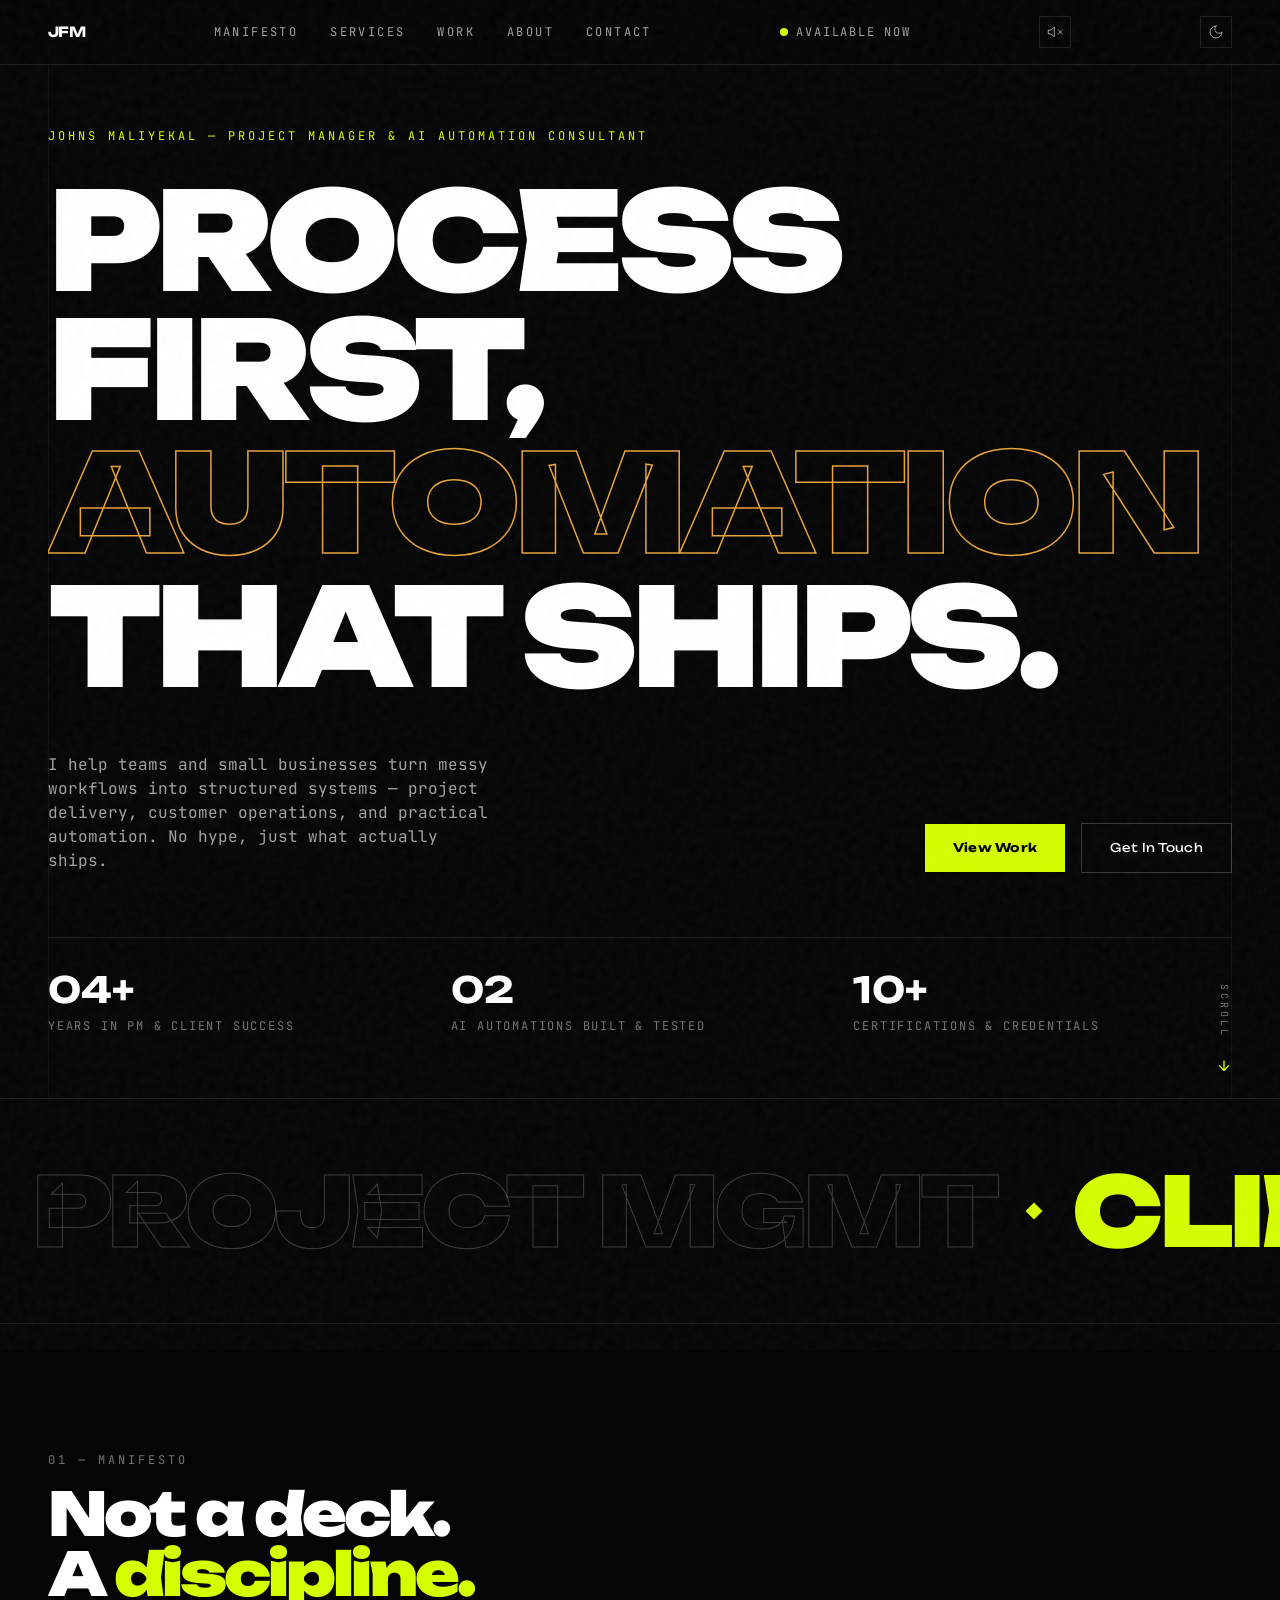
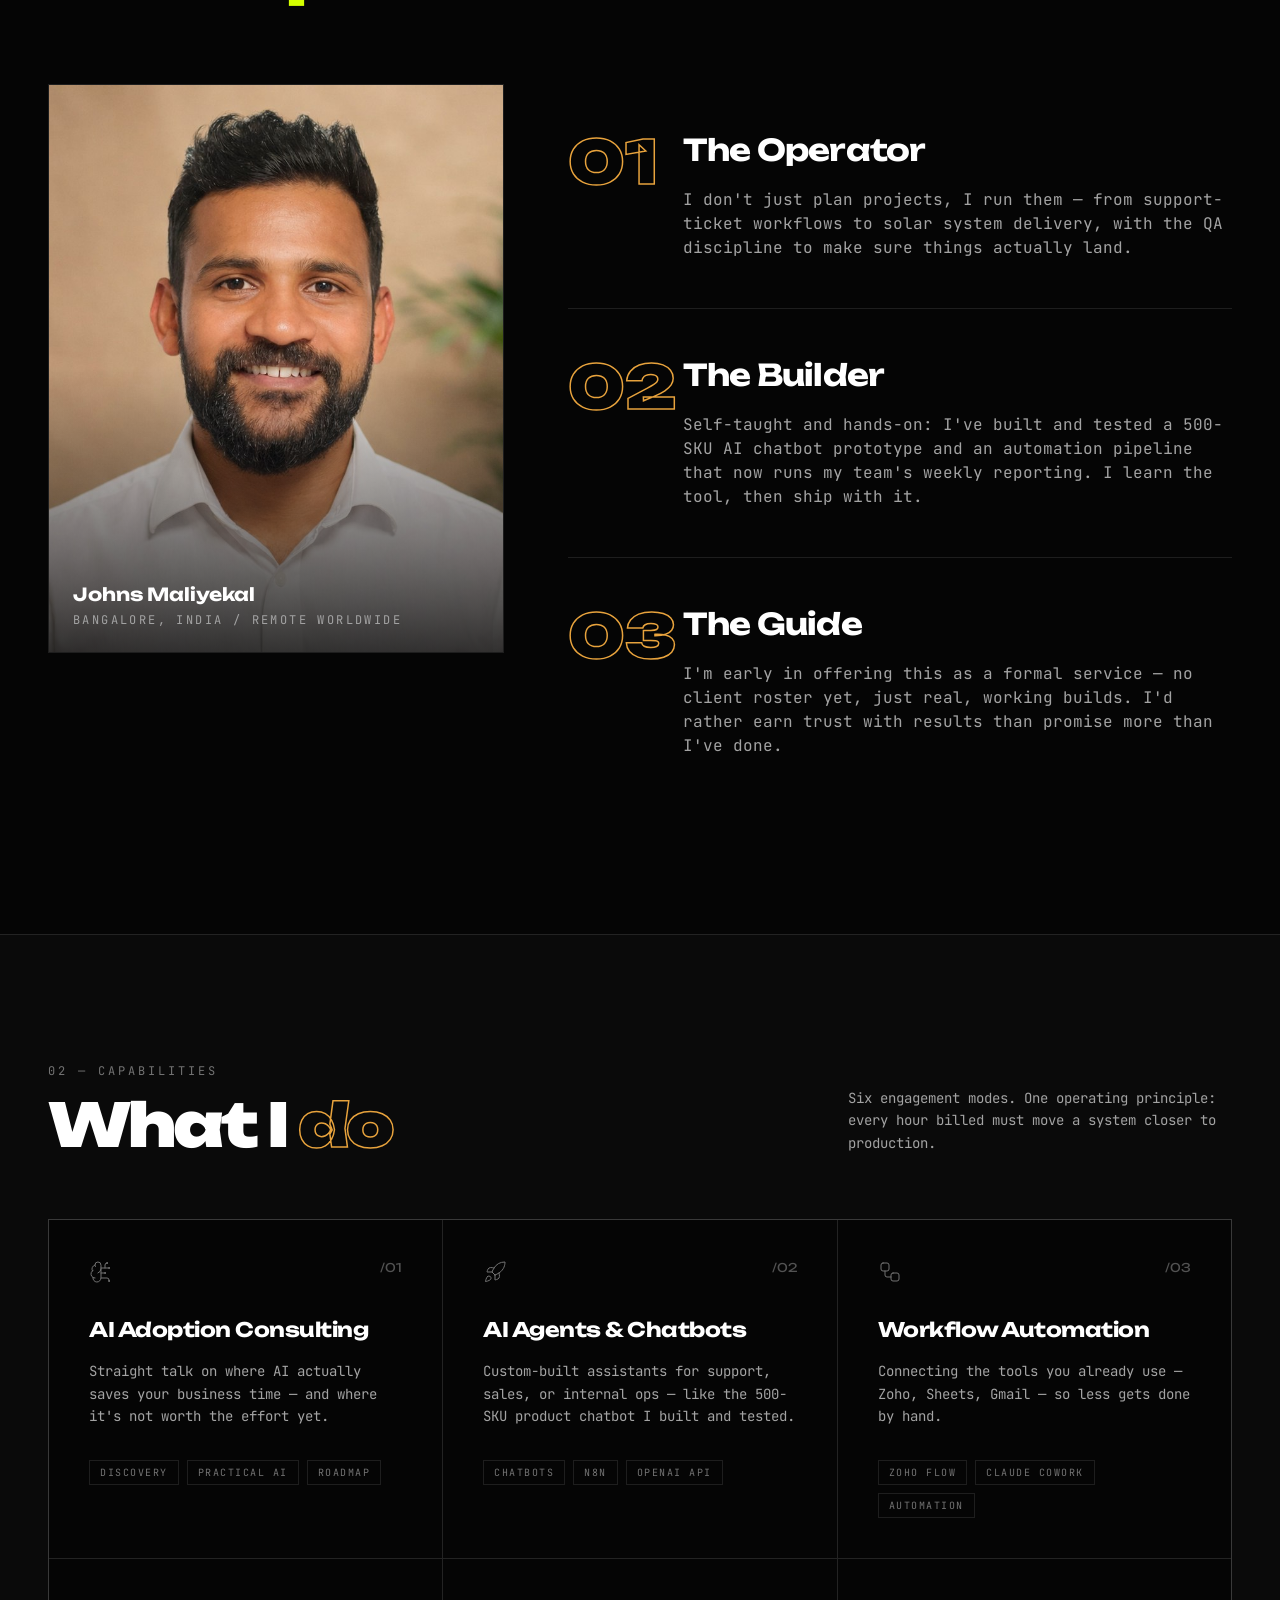
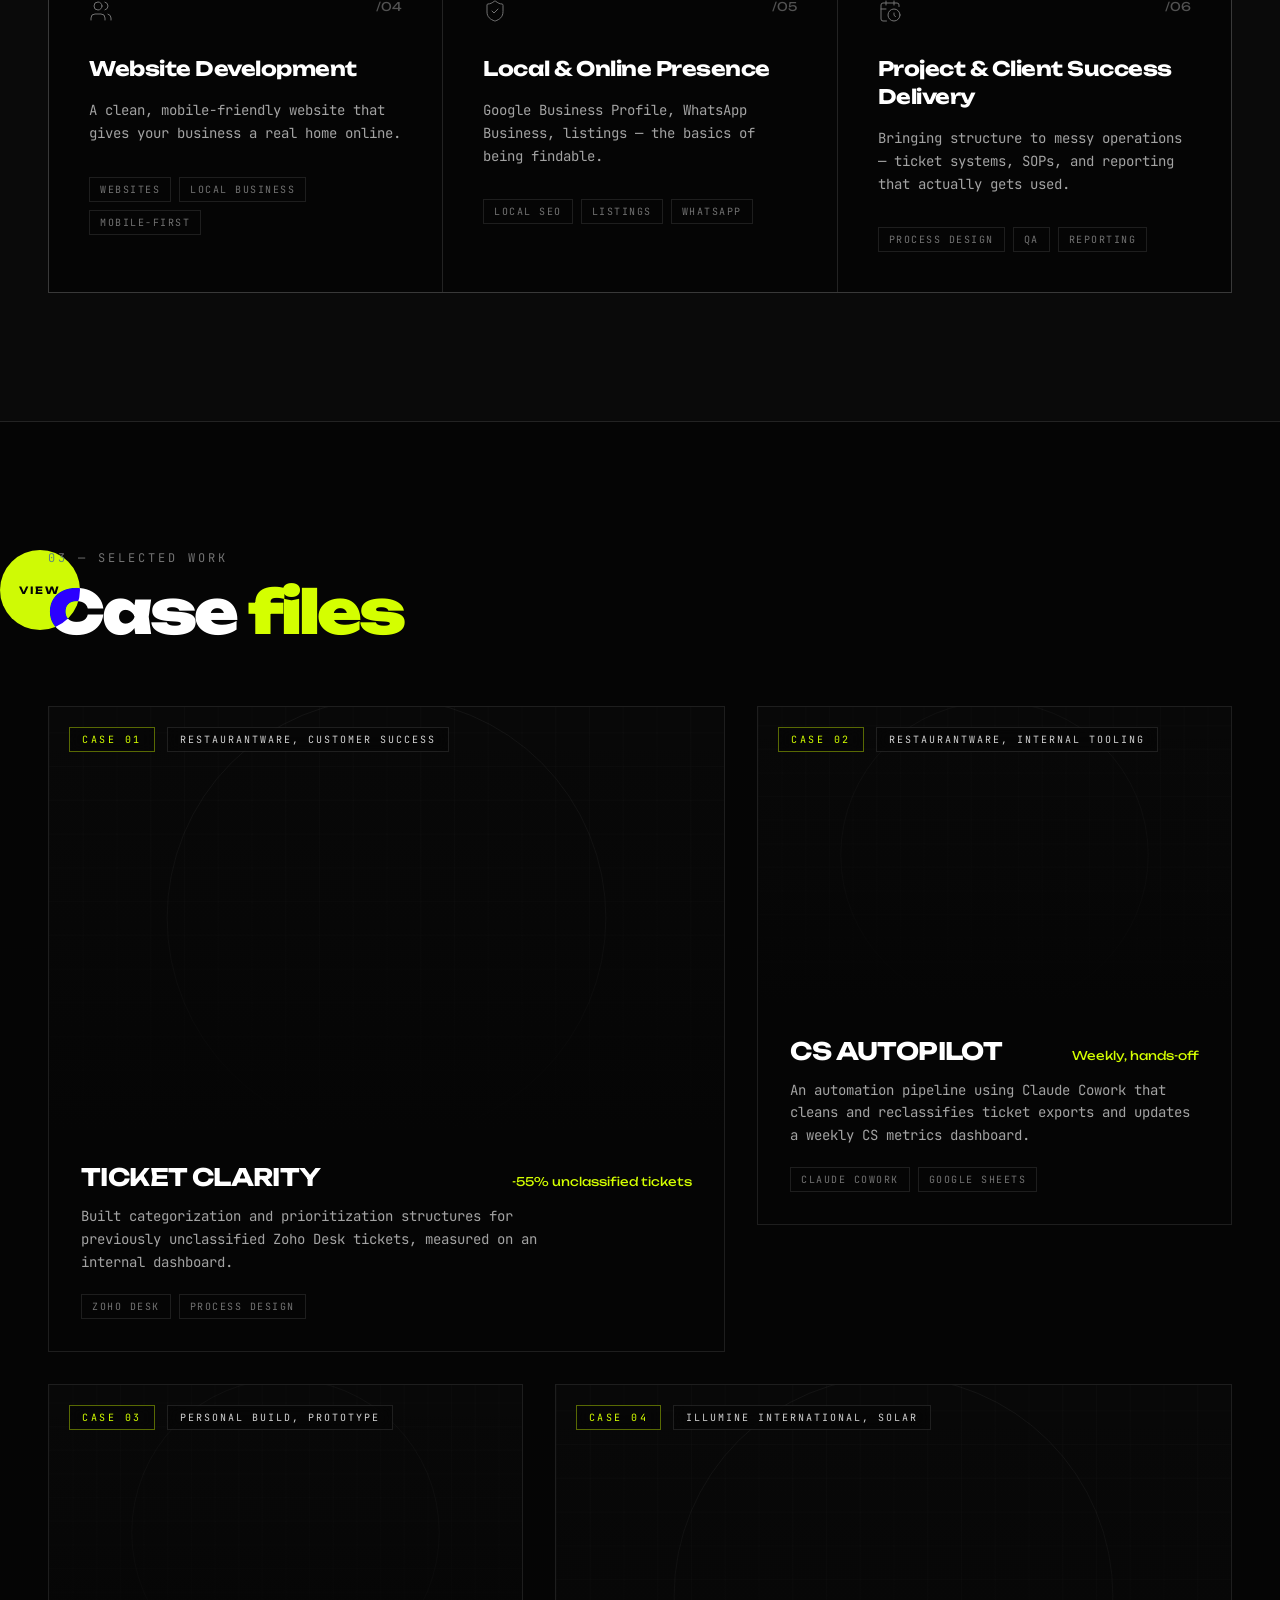
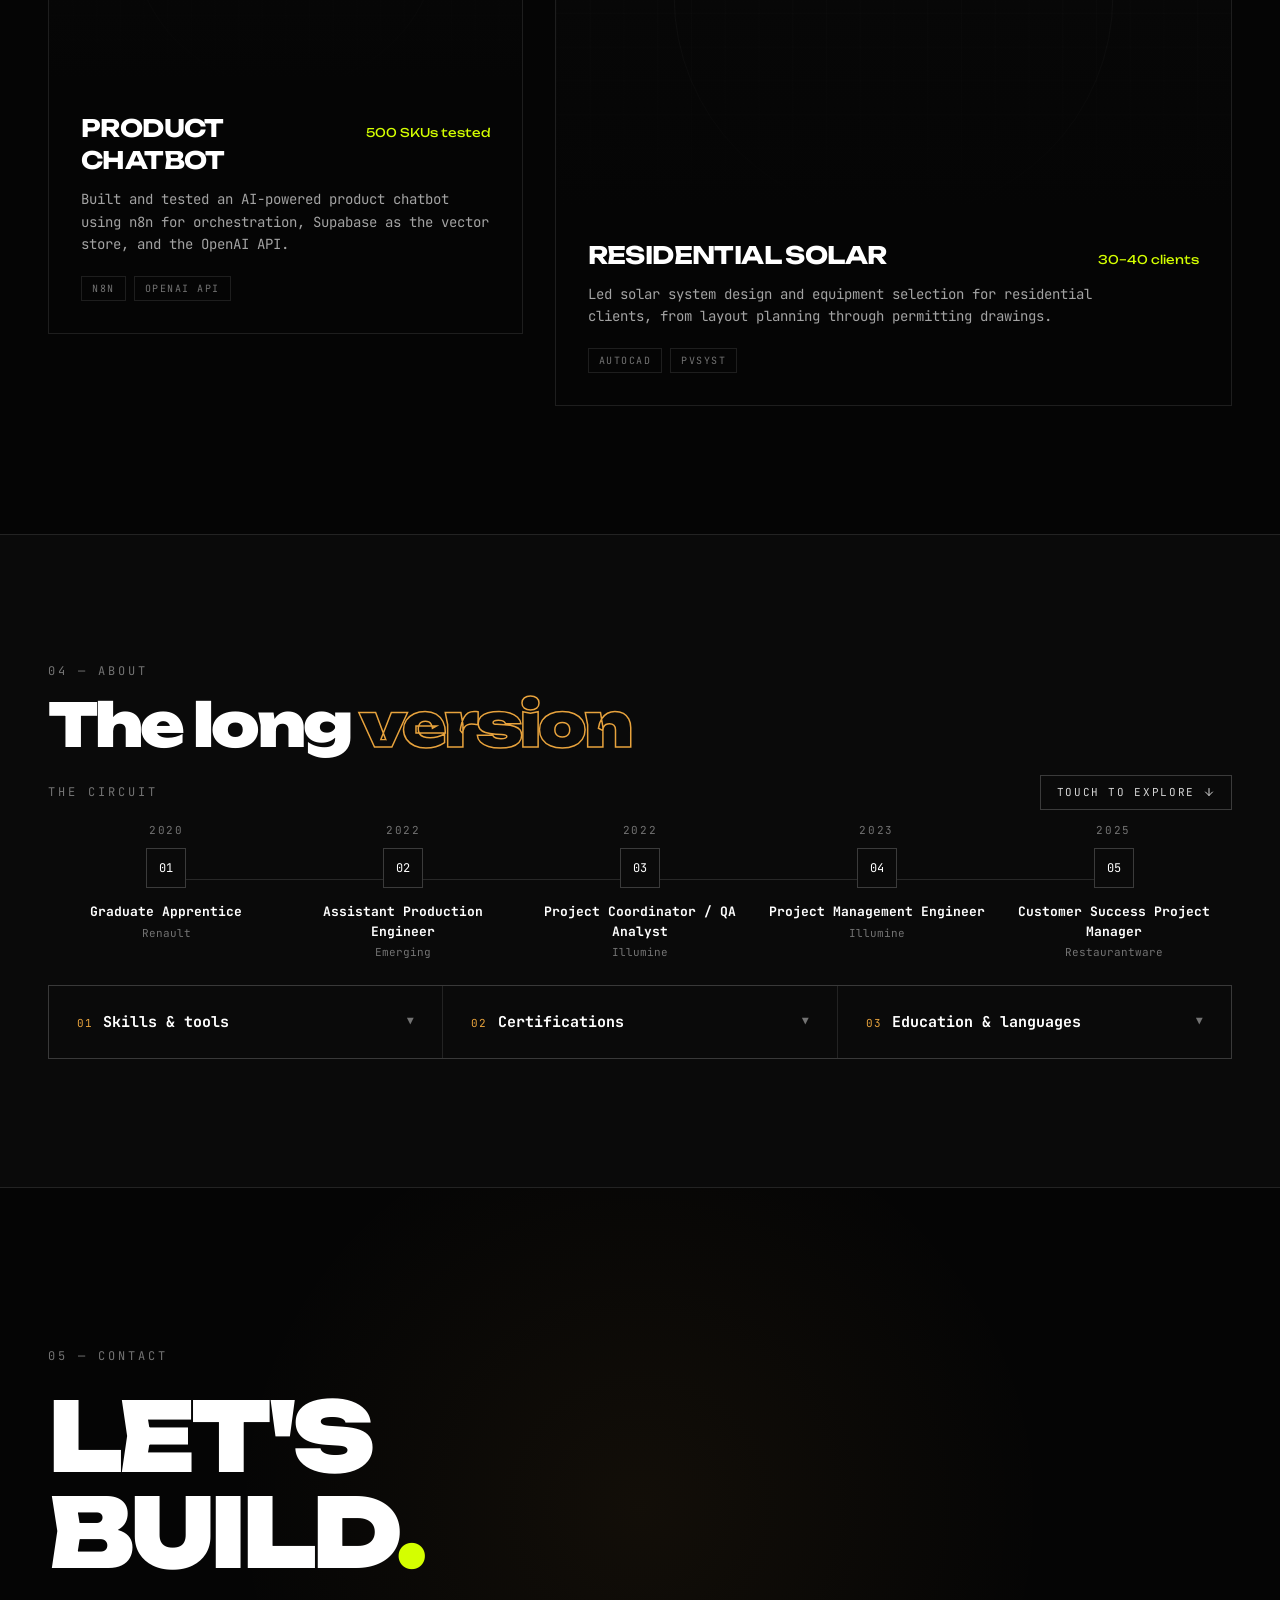
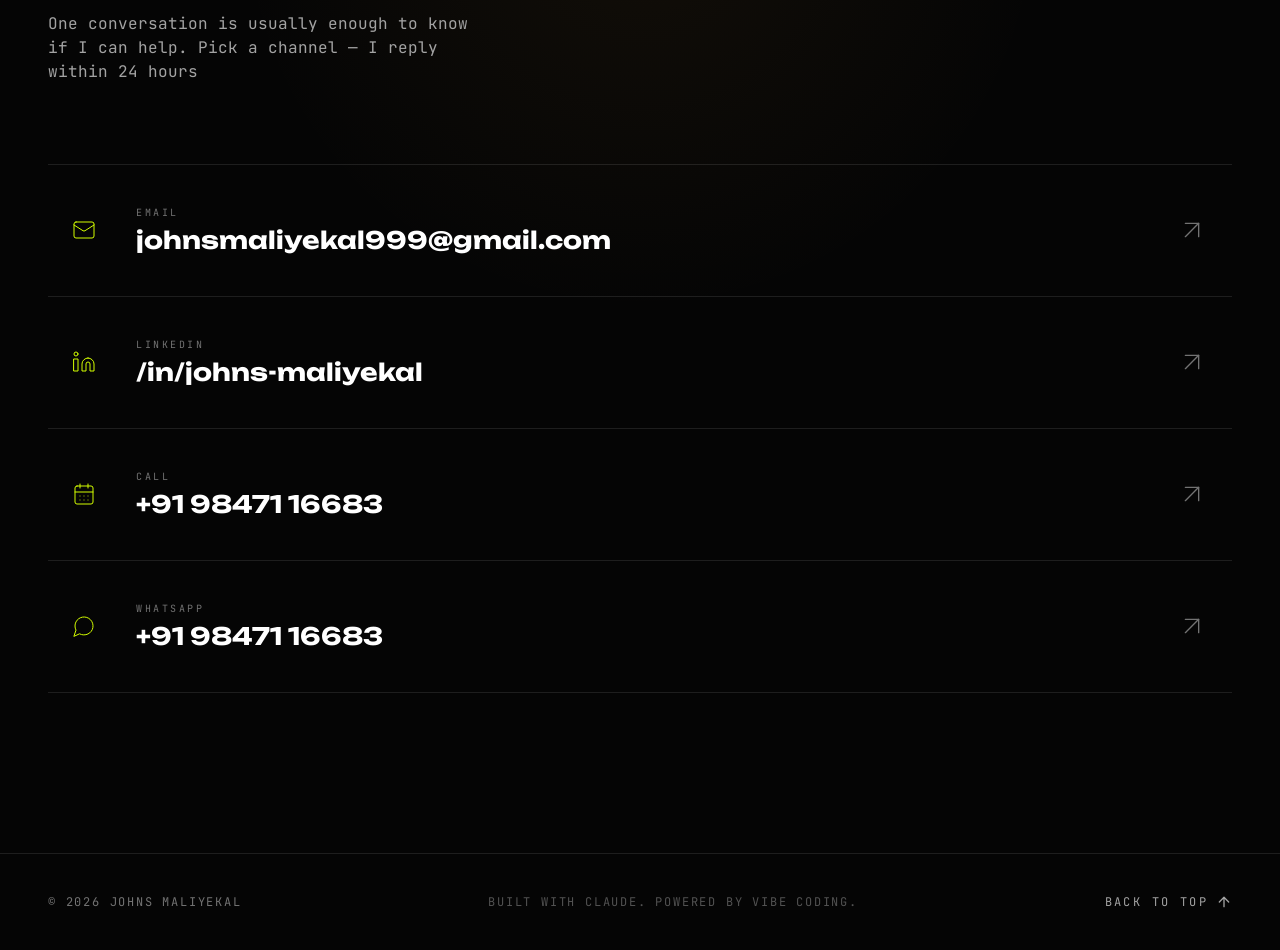
==== commit 8f7e9666: "within 24 hours, IST." ====
--- a/index.html
+++ b/index.html
@@ -3559,7 +3559,7 @@
 /*# sourceMappingURL=[data-uri] */</style></head>
 <body>
 <noscript>You need to enable JavaScript to run this app.</noscript>
-<div id="root"><div class="App bg-[#050505] text-white"><div aria-hidden="true" class="grain"></div><header class="fixed top-0 left-0 right-0 z-50 border-b border-white/10 bg-[#050505]/70 backdrop-blur-xl" data-testid="main-navbar" style="opacity: 1; transform: none;"><div class="max-w-7xl mx-auto px-6 md:px-12 h-16 flex items-center justify-between"><a class="font-display font-700 text-sm tracking-tighter text-white hover:text-[#E8A33D] transition-colors duration-300" data-testid="nav-logo" href="#top">JFM</a><nav class="hidden md:flex items-center gap-8"><a class="group relative text-xs tracking-[0.2em] uppercase text-neutral-400 hover:text-white transition-colors duration-300" data-testid="nav-link-manifesto" href="#manifesto">Manifesto<span class="absolute -bottom-1 left-0 h-px w-0 bg-[#E8A33D] transition-[width] duration-300 group-hover:w-full"></span></a><a class="group relative text-xs tracking-[0.2em] uppercase text-neutral-400 hover:text-white transition-colors duration-300" data-testid="nav-link-services" href="#services">Services<span class="absolute -bottom-1 left-0 h-px w-0 bg-[#E8A33D] transition-[width] duration-300 group-hover:w-full"></span></a><a class="group relative text-xs tracking-[0.2em] uppercase text-neutral-400 hover:text-white transition-colors duration-300" data-testid="nav-link-work" href="#work">Work<span class="absolute -bottom-1 left-0 h-px w-0 bg-[#E8A33D] transition-[width] duration-300 group-hover:w-full"></span></a><a class="group relative text-xs tracking-[0.2em] uppercase text-neutral-400 hover:text-white transition-colors duration-300" data-testid="nav-link-about" href="#about">About<span class="absolute -bottom-1 left-0 h-px w-0 bg-[#E8A33D] transition-[width] duration-300 group-hover:w-full"></span></a><a class="group relative text-xs tracking-[0.2em] uppercase text-neutral-400 hover:text-white transition-colors duration-300" data-testid="nav-link-contact" href="#contact">Contact<span class="absolute -bottom-1 left-0 h-px w-0 bg-[#E8A33D] transition-[width] duration-300 group-hover:w-full"></span></a></nav><div class="hidden md:flex items-center gap-2 text-xs tracking-[0.15em] uppercase text-neutral-400" data-testid="nav-availability-badge"><span class="w-2 h-2 rounded-full bg-[#E8A33D] pulse-dot"></span> Available now</div><button aria-label="Toggle ambient sound" class="inline-flex items-center justify-center w-8 h-8 border border-white/10 text-neutral-400 hover:text-[#E8A33D] hover:border-[#E8A33D]/40 transition-colors duration-300" id="soundToggle"><svg class="w-4 h-4" fill="none" id="soundIconOn" stroke="currentColor" stroke-linecap="round" stroke-linejoin="round" stroke-width="1.5" style="display:none" viewbox="0 0 24 24" xmlns="http://www.w3.org/2000/svg"><polygon points="11 5 6 9 2 9 2 15 6 15 11 19 11 5"></polygon><path d="M15.54 8.46a5 5 0 0 1 0 7.07"></path><path d="M19.07 4.93a10 10 0 0 1 0 14.14"></path></svg><svg class="w-4 h-4" fill="none" id="soundIconOff" stroke="currentColor" stroke-linecap="round" stroke-linejoin="round" stroke-width="1.5" viewbox="0 0 24 24" xmlns="http://www.w3.org/2000/svg"><polygon points="11 5 6 9 2 9 2 15 6 15 11 19 11 5"></polygon><line x1="23" x2="17" y1="9" y2="15"></line><line x1="17" x2="23" y1="9" y2="15"></line></svg></button><button aria-label="Toggle light/dark theme" class="inline-flex items-center justify-center w-8 h-8 border border-white/10 text-neutral-400 hover:text-[#E8A33D] hover:border-[#E8A33D]/40 transition-colors duration-300" id="themeToggle"><svg class="w-4 h-4" fill="none" id="themeIconMoon" stroke="currentColor" stroke-linecap="round" stroke-linejoin="round" stroke-width="1.5" viewbox="0 0 24 24" xmlns="http://www.w3.org/2000/svg"><path d="M12 3a6 6 0 0 0 9 9 9 9 0 1 1-9-9Z"></path></svg><svg class="w-4 h-4" fill="none" id="themeIconSun" stroke="currentColor" stroke-linecap="round" stroke-linejoin="round" stroke-width="1.5" viewbox="0 0 24 24" xmlns="http://www.w3.org/2000/svg"><circle cx="12" cy="12" r="4"></circle><path d="M12 2v2"></path><path d="M12 20v2"></path><path d="m4.93 4.93 1.41 1.41"></path><path d="m17.66 17.66 1.41 1.41"></path><path d="M2 12h2"></path><path d="M20 12h2"></path><path d="m6.34 17.66-1.41 1.41"></path><path d="m19.07 4.93-1.41 1.41"></path></svg></button><button aria-label="Toggle menu" class="md:hidden text-white" data-testid="mobile-menu-toggle"><svg aria-hidden="true" class="lucide lucide-menu w-5 h-5" fill="none" height="24" stroke="currentColor" stroke-linecap="round" stroke-linejoin="round" stroke-width="2" viewbox="0 0 24 24" width="24" xmlns="http://www.w3.org/2000/svg"><path d="M4 12h16"></path><path d="M4 18h16"></path><path d="M4 6h16"></path></svg></button></div></header><main><section class="relative min-h-screen flex flex-col justify-end overflow-hidden" data-testid="hero-section" id="top"><div class="absolute inset-0 -z-10" style="transform: none;"><div class="absolute inset-[-3%]" style="transform: translateX(6.0625px) translateY(-8.93552px);"><img alt="" class="w-full h-full object-cover opacity-60" data-testid="hero-bg-image" src="data:image/svg+xml,%3Csvg%20xmlns%3D%22http%3A//www.w3.org/2000/svg%22%20width%3D%22800%22%20height%3D%221000%22%20viewBox%3D%220%200%20800%201000%22%3E%0A%3Crect%20width%3D%22800%22%20height%3D%221000%22%20fill%3D%22%230a0a0a%22/%3E%0A%3Cdefs%3E%3Cpattern%20id%3D%22g%22%20width%3D%2240%22%20height%3D%2240%22%20patternUnits%3D%22userSpaceOnUse%22%3E%0A%3Cpath%20d%3D%22M40%200H0V40%22%20fill%3D%22none%22%20stroke%3D%22%23E8A33D%22%20stroke-opacity%3D%220.08%22%20stroke-width%3D%221%22/%3E%0A%3C/pattern%3E%3C/defs%3E%0A%3Crect%20width%3D%22800%22%20height%3D%221000%22%20fill%3D%22url%28%23g%29%22/%3E%0A%3Ccircle%20cx%3D%22400%22%20cy%3D%22500%22%20r%3D%22260%22%20fill%3D%22none%22%20stroke%3D%22%23E8A33D%22%20stroke-opacity%3D%220.12%22%20stroke-width%3D%221%22/%3E%0A%3C/svg%3E"/></div><div class="absolute inset-0 bg-[#050505]/60"></div><div class="absolute inset-0 bg-gradient-to-t from-[#050505] via-transparent to-[#050505]/70"></div></div><div aria-hidden="true" class="absolute top-0 bottom-0 left-6 md:left-12 w-px bg-white/5"></div><div aria-hidden="true" class="absolute top-0 bottom-0 right-6 md:right-12 w-px bg-white/5"></div><div class="max-w-7xl mx-auto w-full px-6 md:px-12 pt-32 pb-16" style="opacity: 1;"><p class="text-xs tracking-[0.25em] uppercase text-[#E8A33D] mb-8" data-testid="hero-overline" style="opacity: 1; transform: none;">Johns Maliyekal — Project Manager &amp; AI Automation Consultant</p><h1 class="font-display font-black tracking-tighter leading-[0.95] text-[13vw] sm:text-[11vw] lg:text-[8.5rem]"><span class="block overflow-hidden pb-1"><span class="block text-white" data-testid="hero-line-0" style="transform: none;">PROCESS FIRST,</span></span><span class="block overflow-hidden pb-1"><span class="block text-outline-acid" data-testid="hero-line-1" style="transform: none;">AUTOMATION</span></span><span class="block overflow-hidden pb-1"><span class="block text-white" data-testid="hero-line-2" style="transform: none;">THAT SHIPS.</span></span></h1><div class="mt-12 flex flex-col md:flex-row md:items-end md:justify-between gap-10"><p class="max-w-md text-sm sm:text-base leading-relaxed text-neutral-400" data-testid="hero-subtext" style="opacity: 1; transform: none;">I help teams and small businesses turn messy workflows into structured systems — project delivery, customer operations, and practical automation. No hype, just what actually ships.</p><div class="flex items-center gap-4" style="opacity: 1; transform: none;"><a class="group inline-flex items-center gap-2 bg-[#E8A33D] text-black font-display font-700 text-xs tracking-wide px-7 py-4 transition-transform duration-300 hover:scale-[1.03]" data-testid="hero-cta-work" href="#work">View Work</a><a class="group inline-flex items-center gap-2 border border-white/20 text-white font-display font-400 text-xs tracking-wide px-7 py-4 transition-colors duration-300 hover:border-[#E8A33D] hover:text-[#E8A33D]" data-testid="hero-cta-contact" href="#contact">Get In Touch</a></div></div><div class="mt-16 pt-8 border-t border-white/10 grid grid-cols-3 gap-6" data-testid="hero-stats" style="opacity: 1;"><div><div class="font-display font-700 text-2xl sm:text-4xl text-white">04+</div><div class="mt-2 text-[10px] sm:text-xs tracking-[0.15em] uppercase text-neutral-500">Years in PM &amp; client success</div></div><div><div class="font-display font-700 text-2xl sm:text-4xl text-white">02</div><div class="mt-2 text-[10px] sm:text-xs tracking-[0.15em] uppercase text-neutral-500">AI automations built &amp; tested</div></div><div><div class="font-display font-700 text-2xl sm:text-4xl text-white">10+</div><div class="mt-2 text-[10px] sm:text-xs tracking-[0.15em] uppercase text-neutral-500">Certifications &amp; credentials</div></div></div></div><div class="absolute bottom-8 right-6 md:right-12 hidden lg:flex flex-col items-center gap-3 text-neutral-500" data-testid="hero-scroll-cue" style="opacity: 1;"><span class="text-[10px] tracking-[0.3em] uppercase [writing-mode:vertical-rl]">Scroll</span><div style="transform: translateY(7.61008px);"><svg aria-hidden="true" class="lucide lucide-arrow-down w-4 h-4 text-[#E8A33D]" fill="none" height="24" stroke="currentColor" stroke-linecap="round" stroke-linejoin="round" stroke-width="2" viewbox="0 0 24 24" width="24" xmlns="http://www.w3.org/2000/svg"><path d="M12 5v14"></path><path d="m19 12-7 7-7-7"></path></svg></div></div></section><section aria-hidden="true" class="relative py-16 border-y border-white/10 overflow-hidden bg-[#050505]" data-testid="editorial-marquee"><div class="flex w-max animate-marquee-slow"><div class="flex shrink-0 items-center"><span class="flex items-center"><span class="font-display font-900 text-6xl sm:text-7xl lg:text-8xl tracking-tighter px-8 text-outline"> PROJECT MGMT </span><span aria-hidden="true" class="w-3 h-3 bg-[#E8A33D] rotate-45 shrink-0"></span></span><span class="flex items-center"><span class="font-display font-900 text-6xl sm:text-7xl lg:text-8xl tracking-tighter px-8 text-[#E8A33D]"> CLIENT SUCCESS </span><span aria-hidden="true" class="w-3 h-3 bg-[#E8A33D] rotate-45 shrink-0"></span></span><span class="flex items-center"><span class="font-display font-900 text-6xl sm:text-7xl lg:text-8xl tracking-tighter px-8 text-outline"> AUTOMATION </span><span aria-hidden="true" class="w-3 h-3 bg-[#E8A33D] rotate-45 shrink-0"></span></span><span class="flex items-center"><span class="font-display font-900 text-6xl sm:text-7xl lg:text-8xl tracking-tighter px-8 text-[#E8A33D]"> QUALITY ASSURANCE </span><span aria-hidden="true" class="w-3 h-3 bg-[#E8A33D] rotate-45 shrink-0"></span></span><span class="flex items-center"><span class="font-display font-900 text-6xl sm:text-7xl lg:text-8xl tracking-tighter px-8 text-outline"> SOLAR DELIVERY </span><span aria-hidden="true" class="w-3 h-3 bg-[#E8A33D] rotate-45 shrink-0"></span></span><span class="flex items-center"><span class="font-display font-900 text-6xl sm:text-7xl lg:text-8xl tracking-tighter px-8 text-[#E8A33D]"> AI AGENTS </span><span aria-hidden="true" class="w-3 h-3 bg-[#E8A33D] rotate-45 shrink-0"></span></span></div><div class="flex shrink-0 items-center"><span class="flex items-center"><span class="font-display font-900 text-6xl sm:text-7xl lg:text-8xl tracking-tighter px-8 text-outline"> PROJECT MGMT </span><span aria-hidden="true" class="w-3 h-3 bg-[#E8A33D] rotate-45 shrink-0"></span></span><span class="flex items-center"><span class="font-display font-900 text-6xl sm:text-7xl lg:text-8xl tracking-tighter px-8 text-[#E8A33D]"> CLIENT SUCCESS </span><span aria-hidden="true" class="w-3 h-3 bg-[#E8A33D] rotate-45 shrink-0"></span></span><span class="flex items-center"><span class="font-display font-900 text-6xl sm:text-7xl lg:text-8xl tracking-tighter px-8 text-outline"> AUTOMATION </span><span aria-hidden="true" class="w-3 h-3 bg-[#E8A33D] rotate-45 shrink-0"></span></span><span class="flex items-center"><span class="font-display font-900 text-6xl sm:text-7xl lg:text-8xl tracking-tighter px-8 text-[#E8A33D]"> QUALITY ASSURANCE </span><span aria-hidden="true" class="w-3 h-3 bg-[#E8A33D] rotate-45 shrink-0"></span></span><span class="flex items-center"><span class="font-display font-900 text-6xl sm:text-7xl lg:text-8xl tracking-tighter px-8 text-outline"> SOLAR DELIVERY </span><span aria-hidden="true" class="w-3 h-3 bg-[#E8A33D] rotate-45 shrink-0"></span></span><span class="flex items-center"><span class="font-display font-900 text-6xl sm:text-7xl lg:text-8xl tracking-tighter px-8 text-[#E8A33D]"> AI AGENTS </span><span aria-hidden="true" class="w-3 h-3 bg-[#E8A33D] rotate-45 shrink-0"></span></span></div></div></section><section class="relative py-24 md:py-32 bg-[#050505]" data-testid="manifesto-section" id="manifesto"><div class="max-w-7xl mx-auto px-6 md:px-12"><div class="" style="opacity: 0; transform: translateY(48px);"><p class="text-xs tracking-[0.25em] uppercase text-neutral-500 mb-4" data-testid="manifesto-label">01 — Manifesto</p><h2 class="font-display font-900 tracking-tighter text-4xl sm:text-5xl lg:text-6xl text-white max-w-3xl">Not a deck.<br/>A <span class="text-[#E8A33D]">discipline.</span></h2></div><div class="mt-20 grid grid-cols-1 lg:grid-cols-12 gap-12 lg:gap-16"><div class="lg:col-span-5" style="opacity: 0; transform: translateY(48px);"><div class="lg:sticky lg:top-28"><div class="relative overflow-hidden border border-white/10 group" data-testid="manifesto-portrait-frame"><img alt="Johns Maliyekal" class="w-full aspect-[4/5] object-cover transition-transform duration-700 group-hover:scale-105" data-testid="manifesto-portrait" src="[data-uri]"/><div class="absolute inset-0 bg-gradient-to-t from-[#050505]/80 via-transparent to-transparent"></div><div class="absolute bottom-0 left-0 right-0 p-6 flex items-end justify-between"><div><p class="font-display font-700 text-lg text-white">Johns Maliyekal</p><p class="text-xs tracking-[0.2em] uppercase text-neutral-400 mt-1">Bangalore, India / Remote worldwide</p></div></div></div></div></div><div class="lg:col-span-7 flex flex-col"><div class="border-t border-white/10 py-12 first:border-t-0 first:pt-0 lg:first:pt-12" style="opacity: 0; transform: translateY(48px);"><div class="grid grid-cols-12 gap-6" data-testid="manifesto-chapter-01"><div class="col-span-3 sm:col-span-2"><span class="font-display font-900 text-5xl sm:text-6xl text-outline-acid">01</span></div><div class="col-span-9 sm:col-span-10"><h3 class="font-display font-700 text-2xl sm:text-3xl text-white tracking-tight">The Operator</h3><p class="mt-5 text-sm sm:text-base leading-relaxed text-neutral-400 max-w-xl">I don't just plan projects, I run them — from support-ticket workflows to solar system delivery, with the QA discipline to make sure things actually land.</p></div></div></div><div class="border-t border-white/10 py-12 first:border-t-0 first:pt-0 lg:first:pt-12" style="opacity: 0; transform: translateY(48px);"><div class="grid grid-cols-12 gap-6" data-testid="manifesto-chapter-02"><div class="col-span-3 sm:col-span-2"><span class="font-display font-900 text-5xl sm:text-6xl text-outline-acid">02</span></div><div class="col-span-9 sm:col-span-10"><h3 class="font-display font-700 text-2xl sm:text-3xl text-white tracking-tight">The Builder</h3><p class="mt-5 text-sm sm:text-base leading-relaxed text-neutral-400 max-w-xl">Self-taught and hands-on: I've built and tested a 500-SKU AI chatbot prototype and an automation pipeline that now runs my team's weekly reporting. I learn the tool, then ship with it.</p></div></div></div><div class="border-t border-white/10 py-12 first:border-t-0 first:pt-0 lg:first:pt-12" style="opacity: 0; transform: translateY(48px);"><div class="grid grid-cols-12 gap-6" data-testid="manifesto-chapter-03"><div class="col-span-3 sm:col-span-2"><span class="font-display font-900 text-5xl sm:text-6xl text-outline-acid">03</span></div><div class="col-span-9 sm:col-span-10"><h3 class="font-display font-700 text-2xl sm:text-3xl text-white tracking-tight">The Guide</h3><p class="mt-5 text-sm sm:text-base leading-relaxed text-neutral-400 max-w-xl">I'm early in offering this as a formal service — no client roster yet, just real, working builds. I'd rather earn trust with results than promise more than I've done.</p></div></div></div></div></div></div></section><section class="relative py-24 md:py-32 bg-[#0A0A0A] border-y border-white/10" data-testid="services-section" id="services"><div class="max-w-7xl mx-auto px-6 md:px-12"><div class="flex flex-col md:flex-row md:items-end md:justify-between gap-6 mb-16" style="opacity: 0; transform: translateY(48px);"><div><p class="text-xs tracking-[0.25em] uppercase text-neutral-500 mb-4" data-testid="services-label">02 — Capabilities</p><h2 class="font-display font-900 tracking-tighter text-4xl sm:text-5xl lg:text-6xl text-white">What I <span class="text-outline-acid">do</span></h2></div><p class="max-w-sm text-sm leading-relaxed text-neutral-400">Six engagement modes. One operating principle: every hour billed must move a system closer to production.</p></div><div class="grid grid-cols-1 md:grid-cols-2 lg:grid-cols-3 gap-px bg-white/10 border border-white/10" data-testid="services-grid"><div class="" style="opacity: 0; transform: translateY(32px);"><div class="group relative h-full bg-[#050505] p-8 lg:p-10 transition-colors duration-500 hover:bg-[#0f0f0a] cursor-pointer js-goto-contact" data-testid="service-card-01"><div class="absolute top-0 left-0 h-px w-0 bg-[#E8A33D] transition-[width] duration-500 group-hover:w-full"></div><div class="flex items-start justify-between"><svg aria-hidden="true" class="lucide lucide-brain-circuit w-6 h-6 text-neutral-500 transition-colors duration-300 group-hover:text-[#E8A33D]" fill="none" height="24" stroke="currentColor" stroke-linecap="round" stroke-linejoin="round" stroke-width="1" viewbox="0 0 24 24" width="24" xmlns="http://www.w3.org/2000/svg"><path d="M12 5a3 3 0 1 0-5.997.125 4 4 0 0 0-2.526 5.77 4 4 0 0 0 .556 6.588A4 4 0 1 0 12 18Z"></path><path d="M9 13a4.5 4.5 0 0 0 3-4"></path><path d="M6.003 5.125A3 3 0 0 0 6.401 6.5"></path><path d="M3.477 10.896a4 4 0 0 1 .585-.396"></path><path d="M6 18a4 4 0 0 1-1.967-.516"></path><path d="M12 13h4"></path><path d="M12 18h6a2 2 0 0 1 2 2v1"></path><path d="M12 8h8"></path><path d="M16 8V5a2 2 0 0 1 2-2"></path><circle cx="16" cy="13" r=".5"></circle><circle cx="18" cy="3" r=".5"></circle><circle cx="20" cy="21" r=".5"></circle><circle cx="20" cy="8" r=".5"></circle></svg><span class="font-display text-xs text-neutral-600 group-hover:text-[#E8A33D] transition-colors duration-300">/<span style="display: contents;">01</span></span></div><h3 class="mt-8 font-display font-700 text-lg sm:text-xl text-white tracking-tight leading-snug">AI Adoption Consulting</h3><p class="mt-4 text-sm leading-relaxed text-neutral-400">Straight talk on where AI actually saves your business time — and where it's not worth the effort yet.</p><div class="mt-8 flex flex-wrap gap-2"><span class="text-[10px] tracking-[0.15em] uppercase text-neutral-500 border border-white/10 px-2.5 py-1 transition-colors duration-300 group-hover:border-[#E8A33D]/30 group-hover:text-neutral-300">Discovery</span><span class="text-[10px] tracking-[0.15em] uppercase text-neutral-500 border border-white/10 px-2.5 py-1 transition-colors duration-300 group-hover:border-[#E8A33D]/30 group-hover:text-neutral-300">Practical AI</span><span class="text-[10px] tracking-[0.15em] uppercase text-neutral-500 border border-white/10 px-2.5 py-1 transition-colors duration-300 group-hover:border-[#E8A33D]/30 group-hover:text-neutral-300">Roadmap</span></div><svg aria-hidden="true" class="lucide lucide-arrow-up-right absolute bottom-8 right-8 w-4 h-4 text-[#E8A33D] opacity-0 transition-all duration-300 group-hover:opacity-100 group-hover:translate-x-1 group-hover:-translate-y-1" fill="none" height="24" stroke="currentColor" stroke-linecap="round" stroke-linejoin="round" stroke-width="2" viewbox="0 0 24 24" width="24" xmlns="http://www.w3.org/2000/svg"><path d="M7 7h10v10"></path><path d="M7 17 17 7"></path></svg></div></div><div class="" style="opacity: 0; transform: translateY(32px);"><div class="group relative h-full bg-[#050505] p-8 lg:p-10 transition-colors duration-500 hover:bg-[#0f0f0a] cursor-pointer js-goto-contact" data-testid="service-card-02"><div class="absolute top-0 left-0 h-px w-0 bg-[#E8A33D] transition-[width] duration-500 group-hover:w-full"></div><div class="flex items-start justify-between"><svg aria-hidden="true" class="lucide lucide-rocket w-6 h-6 text-neutral-500 transition-colors duration-300 group-hover:text-[#E8A33D]" fill="none" height="24" stroke="currentColor" stroke-linecap="round" stroke-linejoin="round" stroke-width="1" viewbox="0 0 24 24" width="24" xmlns="http://www.w3.org/2000/svg"><path d="M4.5 16.5c-1.5 1.26-2 5-2 5s3.74-.5 5-2c.71-.84.7-2.13-.09-2.91a2.18 2.18 0 0 0-2.91-.09z"></path><path d="m12 15-3-3a22 22 0 0 1 2-3.95A12.88 12.88 0 0 1 22 2c0 2.72-.78 7.5-6 11a22.35 22.35 0 0 1-4 2z"></path><path d="M9 12H4s.55-3.03 2-4c1.62-1.08 5 0 5 0"></path><path d="M12 15v5s3.03-.55 4-2c1.08-1.62 0-5 0-5"></path></svg><span class="font-display text-xs text-neutral-600 group-hover:text-[#E8A33D] transition-colors duration-300">/<span style="display: contents;">02</span></span></div><h3 class="mt-8 font-display font-700 text-lg sm:text-xl text-white tracking-tight leading-snug">AI Agents &amp; Chatbots</h3><p class="mt-4 text-sm leading-relaxed text-neutral-400">Custom-built assistants for support, sales, or internal ops — like the 500-SKU product chatbot I built and tested.</p><div class="mt-8 flex flex-wrap gap-2"><span class="text-[10px] tracking-[0.15em] uppercase text-neutral-500 border border-white/10 px-2.5 py-1 transition-colors duration-300 group-hover:border-[#E8A33D]/30 group-hover:text-neutral-300">Chatbots</span><span class="text-[10px] tracking-[0.15em] uppercase text-neutral-500 border border-white/10 px-2.5 py-1 transition-colors duration-300 group-hover:border-[#E8A33D]/30 group-hover:text-neutral-300">n8n</span><span class="text-[10px] tracking-[0.15em] uppercase text-neutral-500 border border-white/10 px-2.5 py-1 transition-colors duration-300 group-hover:border-[#E8A33D]/30 group-hover:text-neutral-300">OpenAI API</span></div><svg aria-hidden="true" class="lucide lucide-arrow-up-right absolute bottom-8 right-8 w-4 h-4 text-[#E8A33D] opacity-0 transition-all duration-300 group-hover:opacity-100 group-hover:translate-x-1 group-hover:-translate-y-1" fill="none" height="24" stroke="currentColor" stroke-linecap="round" stroke-linejoin="round" stroke-width="2" viewbox="0 0 24 24" width="24" xmlns="http://www.w3.org/2000/svg"><path d="M7 7h10v10"></path><path d="M7 17 17 7"></path></svg></div></div><div class="" style="opacity: 0; transform: translateY(32px);"><div class="group relative h-full bg-[#050505] p-8 lg:p-10 transition-colors duration-500 hover:bg-[#0f0f0a] cursor-pointer js-goto-contact" data-testid="service-card-03"><div class="absolute top-0 left-0 h-px w-0 bg-[#E8A33D] transition-[width] duration-500 group-hover:w-full"></div><div class="flex items-start justify-between"><svg aria-hidden="true" class="lucide lucide-workflow w-6 h-6 text-neutral-500 transition-colors duration-300 group-hover:text-[#E8A33D]" fill="none" height="24" stroke="currentColor" stroke-linecap="round" stroke-linejoin="round" stroke-width="1" viewbox="0 0 24 24" width="24" xmlns="http://www.w3.org/2000/svg"><rect height="8" rx="2" width="8" x="3" y="3"></rect><path d="M7 11v4a2 2 0 0 0 2 2h4"></path><rect height="8" rx="2" width="8" x="13" y="13"></rect></svg><span class="font-display text-xs text-neutral-600 group-hover:text-[#E8A33D] transition-colors duration-300">/<span style="display: contents;">03</span></span></div><h3 class="mt-8 font-display font-700 text-lg sm:text-xl text-white tracking-tight leading-snug">Workflow Automation</h3><p class="mt-4 text-sm leading-relaxed text-neutral-400">Connecting the tools you already use — Zoho, Sheets, Gmail — so less gets done by hand.</p><div class="mt-8 flex flex-wrap gap-2"><span class="text-[10px] tracking-[0.15em] uppercase text-neutral-500 border border-white/10 px-2.5 py-1 transition-colors duration-300 group-hover:border-[#E8A33D]/30 group-hover:text-neutral-300">Zoho Flow</span><span class="text-[10px] tracking-[0.15em] uppercase text-neutral-500 border border-white/10 px-2.5 py-1 transition-colors duration-300 group-hover:border-[#E8A33D]/30 group-hover:text-neutral-300">Claude Cowork</span><span class="text-[10px] tracking-[0.15em] uppercase text-neutral-500 border border-white/10 px-2.5 py-1 transition-colors duration-300 group-hover:border-[#E8A33D]/30 group-hover:text-neutral-300">Automation</span></div><svg aria-hidden="true" class="lucide lucide-arrow-up-right absolute bottom-8 right-8 w-4 h-4 text-[#E8A33D] opacity-0 transition-all duration-300 group-hover:opacity-100 group-hover:translate-x-1 group-hover:-translate-y-1" fill="none" height="24" stroke="currentColor" stroke-linecap="round" stroke-linejoin="round" stroke-width="2" viewbox="0 0 24 24" width="24" xmlns="http://www.w3.org/2000/svg"><path d="M7 7h10v10"></path><path d="M7 17 17 7"></path></svg></div></div><div class="" style="opacity: 0; transform: translateY(32px);"><div class="group relative h-full bg-[#050505] p-8 lg:p-10 transition-colors duration-500 hover:bg-[#0f0f0a] cursor-pointer js-goto-contact" data-testid="service-card-04"><div class="absolute top-0 left-0 h-px w-0 bg-[#E8A33D] transition-[width] duration-500 group-hover:w-full"></div><div class="flex items-start justify-between"><svg aria-hidden="true" class="lucide lucide-users w-6 h-6 text-neutral-500 transition-colors duration-300 group-hover:text-[#E8A33D]" fill="none" height="24" stroke="currentColor" stroke-linecap="round" stroke-linejoin="round" stroke-width="1" viewbox="0 0 24 24" width="24" xmlns="http://www.w3.org/2000/svg"><path d="M16 21v-2a4 4 0 0 0-4-4H6a4 4 0 0 0-4 4v2"></path><path d="M16 3.128a4 4 0 0 1 0 7.744"></path><path d="M22 21v-2a4 4 0 0 0-3-3.87"></path><circle cx="9" cy="7" r="4"></circle></svg><span class="font-display text-xs text-neutral-600 group-hover:text-[#E8A33D] transition-colors duration-300">/<span style="display: contents;">04</span></span></div><h3 class="mt-8 font-display font-700 text-lg sm:text-xl text-white tracking-tight leading-snug">Website Development</h3><p class="mt-4 text-sm leading-relaxed text-neutral-400">A clean, mobile-friendly website that gives your business a real home online.</p><div class="mt-8 flex flex-wrap gap-2"><span class="text-[10px] tracking-[0.15em] uppercase text-neutral-500 border border-white/10 px-2.5 py-1 transition-colors duration-300 group-hover:border-[#E8A33D]/30 group-hover:text-neutral-300">Websites</span><span class="text-[10px] tracking-[0.15em] uppercase text-neutral-500 border border-white/10 px-2.5 py-1 transition-colors duration-300 group-hover:border-[#E8A33D]/30 group-hover:text-neutral-300">Local Business</span><span class="text-[10px] tracking-[0.15em] uppercase text-neutral-500 border border-white/10 px-2.5 py-1 transition-colors duration-300 group-hover:border-[#E8A33D]/30 group-hover:text-neutral-300">Mobile-first</span></div><svg aria-hidden="true" class="lucide lucide-arrow-up-right absolute bottom-8 right-8 w-4 h-4 text-[#E8A33D] opacity-0 transition-all duration-300 group-hover:opacity-100 group-hover:translate-x-1 group-hover:-translate-y-1" fill="none" height="24" stroke="currentColor" stroke-linecap="round" stroke-linejoin="round" stroke-width="2" viewbox="0 0 24 24" width="24" xmlns="http://www.w3.org/2000/svg"><path d="M7 7h10v10"></path><path d="M7 17 17 7"></path></svg></div></div><div class="" style="opacity: 0; transform: translateY(32px);"><div class="group relative h-full bg-[#050505] p-8 lg:p-10 transition-colors duration-500 hover:bg-[#0f0f0a] cursor-pointer js-goto-contact" data-testid="service-card-05"><div class="absolute top-0 left-0 h-px w-0 bg-[#E8A33D] transition-[width] duration-500 group-hover:w-full"></div><div class="flex items-start justify-between"><svg aria-hidden="true" class="lucide lucide-shield-check w-6 h-6 text-neutral-500 transition-colors duration-300 group-hover:text-[#E8A33D]" fill="none" height="24" stroke="currentColor" stroke-linecap="round" stroke-linejoin="round" stroke-width="1" viewbox="0 0 24 24" width="24" xmlns="http://www.w3.org/2000/svg"><path d="M20 13c0 5-3.5 7.5-7.66 8.95a1 1 0 0 1-.67-.01C7.5 20.5 4 18 4 13V6a1 1 0 0 1 1-1c2 0 4.5-1.2 6.24-2.72a1.17 1.17 0 0 1 1.52 0C14.51 3.81 17 5 19 5a1 1 0 0 1 1 1z"></path><path d="m9 12 2 2 4-4"></path></svg><span class="font-display text-xs text-neutral-600 group-hover:text-[#E8A33D] transition-colors duration-300">/<span style="display: contents;">05</span></span></div><h3 class="mt-8 font-display font-700 text-lg sm:text-xl text-white tracking-tight leading-snug">Local &amp; Online Presence</h3><p class="mt-4 text-sm leading-relaxed text-neutral-400">Google Business Profile, WhatsApp Business, listings — the basics of being findable.</p><div class="mt-8 flex flex-wrap gap-2"><span class="text-[10px] tracking-[0.15em] uppercase text-neutral-500 border border-white/10 px-2.5 py-1 transition-colors duration-300 group-hover:border-[#E8A33D]/30 group-hover:text-neutral-300">Local SEO</span><span class="text-[10px] tracking-[0.15em] uppercase text-neutral-500 border border-white/10 px-2.5 py-1 transition-colors duration-300 group-hover:border-[#E8A33D]/30 group-hover:text-neutral-300">Listings</span><span class="text-[10px] tracking-[0.15em] uppercase text-neutral-500 border border-white/10 px-2.5 py-1 transition-colors duration-300 group-hover:border-[#E8A33D]/30 group-hover:text-neutral-300">WhatsApp</span></div><svg aria-hidden="true" class="lucide lucide-arrow-up-right absolute bottom-8 right-8 w-4 h-4 text-[#E8A33D] opacity-0 transition-all duration-300 group-hover:opacity-100 group-hover:translate-x-1 group-hover:-translate-y-1" fill="none" height="24" stroke="currentColor" stroke-linecap="round" stroke-linejoin="round" stroke-width="2" viewbox="0 0 24 24" width="24" xmlns="http://www.w3.org/2000/svg"><path d="M7 7h10v10"></path><path d="M7 17 17 7"></path></svg></div></div><div class="" style="opacity: 0; transform: translateY(32px);"><div class="group relative h-full bg-[#050505] p-8 lg:p-10 transition-colors duration-500 hover:bg-[#0f0f0a] cursor-pointer js-goto-contact" data-testid="service-card-06"><div class="absolute top-0 left-0 h-px w-0 bg-[#E8A33D] transition-[width] duration-500 group-hover:w-full"></div><div class="flex items-start justify-between"><svg aria-hidden="true" class="lucide lucide-calendar-clock w-6 h-6 text-neutral-500 transition-colors duration-300 group-hover:text-[#E8A33D]" fill="none" height="24" stroke="currentColor" stroke-linecap="round" stroke-linejoin="round" stroke-width="1" viewbox="0 0 24 24" width="24" xmlns="http://www.w3.org/2000/svg"><path d="M21 7.5V6a2 2 0 0 0-2-2H5a2 2 0 0 0-2 2v14a2 2 0 0 0 2 2h3.5"></path><path d="M16 2v4"></path><path d="M8 2v4"></path><path d="M3 10h5"></path><path d="M17.5 17.5 16 16.3V14"></path><circle cx="16" cy="16" r="6"></circle></svg><span class="font-display text-xs text-neutral-600 group-hover:text-[#E8A33D] transition-colors duration-300">/<span style="display: contents;">06</span></span></div><h3 class="mt-8 font-display font-700 text-lg sm:text-xl text-white tracking-tight leading-snug">Project &amp; Client Success Delivery</h3><p class="mt-4 text-sm leading-relaxed text-neutral-400">Bringing structure to messy operations — ticket systems, SOPs, and reporting that actually gets used.</p><div class="mt-8 flex flex-wrap gap-2"><span class="text-[10px] tracking-[0.15em] uppercase text-neutral-500 border border-white/10 px-2.5 py-1 transition-colors duration-300 group-hover:border-[#E8A33D]/30 group-hover:text-neutral-300">Process Design</span><span class="text-[10px] tracking-[0.15em] uppercase text-neutral-500 border border-white/10 px-2.5 py-1 transition-colors duration-300 group-hover:border-[#E8A33D]/30 group-hover:text-neutral-300">QA</span><span class="text-[10px] tracking-[0.15em] uppercase text-neutral-500 border border-white/10 px-2.5 py-1 transition-colors duration-300 group-hover:border-[#E8A33D]/30 group-hover:text-neutral-300">Reporting</span></div><svg aria-hidden="true" class="lucide lucide-arrow-up-right absolute bottom-8 right-8 w-4 h-4 text-[#E8A33D] opacity-0 transition-all duration-300 group-hover:opacity-100 group-hover:translate-x-1 group-hover:-translate-y-1" fill="none" height="24" stroke="currentColor" stroke-linecap="round" stroke-linejoin="round" stroke-width="2" viewbox="0 0 24 24" width="24" xmlns="http://www.w3.org/2000/svg"><path d="M7 7h10v10"></path><path d="M7 17 17 7"></path></svg></div></div></div></div></section><section class="relative py-24 md:py-32 bg-[#050505]" data-testid="projects-section" id="work"><div class="pointer-events-none absolute z-30 hidden lg:flex -translate-x-1/2 -translate-y-1/2 w-20 h-20 rounded-full bg-[#E8A33D] items-center justify-center mix-blend-difference" data-testid="projects-custom-cursor" style="transform: scale(0.6); opacity: 0;"><span class="font-display font-700 text-[10px] tracking-[0.2em] text-black">VIEW</span></div><div class="max-w-7xl mx-auto px-6 md:px-12"><div class="mb-16" style="opacity: 0; transform: translateY(48px);"><p class="text-xs tracking-[0.25em] uppercase text-neutral-500 mb-4" data-testid="projects-label">03 — Selected Work</p><h2 class="font-display font-900 tracking-tighter text-4xl sm:text-5xl lg:text-6xl text-white">Case <span class="text-[#E8A33D]">files</span></h2></div><div class="grid grid-cols-1 md:grid-cols-12 gap-8" data-testid="projects-grid"><div class="md:col-span-7" style="opacity: 0; transform: translateY(40px);"><article class="group relative overflow-hidden border border-white/10 cursor-pointer js-goto-contact" data-testid="project-card-01"><div class="relative overflow-hidden aspect-[16/10]"><img alt="TICKET CLARITY" class="w-full h-full object-cover grayscale opacity-70 transition-[transform,filter,opacity] duration-700 group-hover:grayscale-0 group-hover:opacity-100 group-hover:scale-105" src="data:image/svg+xml,%3Csvg%20xmlns%3D%22http%3A//www.w3.org/2000/svg%22%20width%3D%22800%22%20height%3D%221000%22%20viewBox%3D%220%200%20800%201000%22%3E%0A%3Crect%20width%3D%22800%22%20height%3D%221000%22%20fill%3D%22%230a0a0a%22/%3E%0A%3Cdefs%3E%3Cpattern%20id%3D%22g%22%20width%3D%2240%22%20height%3D%2240%22%20patternUnits%3D%22userSpaceOnUse%22%3E%0A%3Cpath%20d%3D%22M40%200H0V40%22%20fill%3D%22none%22%20stroke%3D%22%23E8A33D%22%20stroke-opacity%3D%220.08%22%20stroke-width%3D%221%22/%3E%0A%3C/pattern%3E%3C/defs%3E%0A%3Crect%20width%3D%22800%22%20height%3D%221000%22%20fill%3D%22url%28%23g%29%22/%3E%0A%3Ccircle%20cx%3D%22400%22%20cy%3D%22500%22%20r%3D%22260%22%20fill%3D%22none%22%20stroke%3D%22%23E8A33D%22%20stroke-opacity%3D%220.12%22%20stroke-width%3D%221%22/%3E%0A%3C/svg%3E"/><div class="absolute inset-0 bg-gradient-to-t from-[#050505] via-[#050505]/30 to-transparent"></div><div class="absolute top-5 left-5 flex items-center gap-3"><span class="text-[10px] tracking-[0.25em] uppercase text-[#E8A33D] border border-[#E8A33D]/40 bg-[#050505]/60 backdrop-blur px-3 py-1">Case <span style="display: contents;">01</span></span><span class="text-[10px] tracking-[0.2em] uppercase text-neutral-300 bg-[#050505]/60 backdrop-blur px-3 py-1 border border-white/10">Restaurantware, Customer Success</span></div><svg aria-hidden="true" class="lucide lucide-arrow-up-right absolute top-5 right-5 w-5 h-5 text-white opacity-0 transition-all duration-300 group-hover:opacity-100 group-hover:translate-x-1 group-hover:-translate-y-1" fill="none" height="24" stroke="currentColor" stroke-linecap="round" stroke-linejoin="round" stroke-width="2" viewbox="0 0 24 24" width="24" xmlns="http://www.w3.org/2000/svg"><path d="M7 7h10v10"></path><path d="M7 17 17 7"></path></svg></div><div class="relative p-6 sm:p-8 bg-[#050505]"><div class="flex items-baseline justify-between gap-4"><h3 class="font-display font-700 text-xl sm:text-2xl tracking-tight text-white">TICKET CLARITY</h3><span class="font-display text-xs text-[#E8A33D] whitespace-nowrap">-55% unclassified tickets</span></div><p class="mt-3 text-sm leading-relaxed text-neutral-400 max-w-lg">Built categorization and prioritization structures for previously unclassified Zoho Desk tickets, measured on an internal dashboard.</p><div class="mt-5 flex flex-wrap gap-2"><span class="text-[10px] tracking-[0.15em] uppercase text-neutral-500 border border-white/10 px-2.5 py-1">Zoho Desk</span><span class="text-[10px] tracking-[0.15em] uppercase text-neutral-500 border border-white/10 px-2.5 py-1">Process Design</span></div></div></article></div><div class="md:col-span-5" style="opacity: 0; transform: translateY(40px);"><article class="group relative overflow-hidden border border-white/10 cursor-pointer js-goto-contact" data-testid="project-card-02"><div class="relative overflow-hidden aspect-[16/10]"><img alt="CS AUTOPILOT" class="w-full h-full object-cover grayscale opacity-70 transition-[transform,filter,opacity] duration-700 group-hover:grayscale-0 group-hover:opacity-100 group-hover:scale-105" src="data:image/svg+xml,%3Csvg%20xmlns%3D%22http%3A//www.w3.org/2000/svg%22%20width%3D%22800%22%20height%3D%221000%22%20viewBox%3D%220%200%20800%201000%22%3E%0A%3Crect%20width%3D%22800%22%20height%3D%221000%22%20fill%3D%22%230a0a0a%22/%3E%0A%3Cdefs%3E%3Cpattern%20id%3D%22g%22%20width%3D%2240%22%20height%3D%2240%22%20patternUnits%3D%22userSpaceOnUse%22%3E%0A%3Cpath%20d%3D%22M40%200H0V40%22%20fill%3D%22none%22%20stroke%3D%22%23E8A33D%22%20stroke-opacity%3D%220.08%22%20stroke-width%3D%221%22/%3E%0A%3C/pattern%3E%3C/defs%3E%0A%3Crect%20width%3D%22800%22%20height%3D%221000%22%20fill%3D%22url%28%23g%29%22/%3E%0A%3Ccircle%20cx%3D%22400%22%20cy%3D%22500%22%20r%3D%22260%22%20fill%3D%22none%22%20stroke%3D%22%23E8A33D%22%20stroke-opacity%3D%220.12%22%20stroke-width%3D%221%22/%3E%0A%3C/svg%3E"/><div class="absolute inset-0 bg-gradient-to-t from-[#050505] via-[#050505]/30 to-transparent"></div><div class="absolute top-5 left-5 flex items-center gap-3"><span class="text-[10px] tracking-[0.25em] uppercase text-[#E8A33D] border border-[#E8A33D]/40 bg-[#050505]/60 backdrop-blur px-3 py-1">Case <span style="display: contents;">02</span></span><span class="text-[10px] tracking-[0.2em] uppercase text-neutral-300 bg-[#050505]/60 backdrop-blur px-3 py-1 border border-white/10">Restaurantware, Internal Tooling</span></div><svg aria-hidden="true" class="lucide lucide-arrow-up-right absolute top-5 right-5 w-5 h-5 text-white opacity-0 transition-all duration-300 group-hover:opacity-100 group-hover:translate-x-1 group-hover:-translate-y-1" fill="none" height="24" stroke="currentColor" stroke-linecap="round" stroke-linejoin="round" stroke-width="2" viewbox="0 0 24 24" width="24" xmlns="http://www.w3.org/2000/svg"><path d="M7 7h10v10"></path><path d="M7 17 17 7"></path></svg></div><div class="relative p-6 sm:p-8 bg-[#050505]"><div class="flex items-baseline justify-between gap-4"><h3 class="font-display font-700 text-xl sm:text-2xl tracking-tight text-white">CS AUTOPILOT</h3><span class="font-display text-xs text-[#E8A33D] whitespace-nowrap">Weekly, hands-off</span></div><p class="mt-3 text-sm leading-relaxed text-neutral-400 max-w-lg">An automation pipeline using Claude Cowork that cleans and reclassifies ticket exports and updates a weekly CS metrics dashboard.</p><div class="mt-5 flex flex-wrap gap-2"><span class="text-[10px] tracking-[0.15em] uppercase text-neutral-500 border border-white/10 px-2.5 py-1">Claude Cowork</span><span class="text-[10px] tracking-[0.15em] uppercase text-neutral-500 border border-white/10 px-2.5 py-1">Google Sheets</span></div></div></article></div><div class="md:col-span-5" style="opacity: 0; transform: translateY(40px);"><article class="group relative overflow-hidden border border-white/10 cursor-pointer js-goto-contact" data-testid="project-card-03"><div class="relative overflow-hidden aspect-[16/10]"><img alt="PRODUCT CHATBOT" class="w-full h-full object-cover grayscale opacity-70 transition-[transform,filter,opacity] duration-700 group-hover:grayscale-0 group-hover:opacity-100 group-hover:scale-105" src="data:image/svg+xml,%3Csvg%20xmlns%3D%22http%3A//www.w3.org/2000/svg%22%20width%3D%22800%22%20height%3D%221000%22%20viewBox%3D%220%200%20800%201000%22%3E%0A%3Crect%20width%3D%22800%22%20height%3D%221000%22%20fill%3D%22%230a0a0a%22/%3E%0A%3Cdefs%3E%3Cpattern%20id%3D%22g%22%20width%3D%2240%22%20height%3D%2240%22%20patternUnits%3D%22userSpaceOnUse%22%3E%0A%3Cpath%20d%3D%22M40%200H0V40%22%20fill%3D%22none%22%20stroke%3D%22%23E8A33D%22%20stroke-opacity%3D%220.08%22%20stroke-width%3D%221%22/%3E%0A%3C/pattern%3E%3C/defs%3E%0A%3Crect%20width%3D%22800%22%20height%3D%221000%22%20fill%3D%22url%28%23g%29%22/%3E%0A%3Ccircle%20cx%3D%22400%22%20cy%3D%22500%22%20r%3D%22260%22%20fill%3D%22none%22%20stroke%3D%22%23E8A33D%22%20stroke-opacity%3D%220.12%22%20stroke-width%3D%221%22/%3E%0A%3C/svg%3E"/><div class="absolute inset-0 bg-gradient-to-t from-[#050505] via-[#050505]/30 to-transparent"></div><div class="absolute top-5 left-5 flex items-center gap-3"><span class="text-[10px] tracking-[0.25em] uppercase text-[#E8A33D] border border-[#E8A33D]/40 bg-[#050505]/60 backdrop-blur px-3 py-1">Case <span style="display: contents;">03</span></span><span class="text-[10px] tracking-[0.2em] uppercase text-neutral-300 bg-[#050505]/60 backdrop-blur px-3 py-1 border border-white/10">Personal Build, Prototype</span></div><svg aria-hidden="true" class="lucide lucide-arrow-up-right absolute top-5 right-5 w-5 h-5 text-white opacity-0 transition-all duration-300 group-hover:opacity-100 group-hover:translate-x-1 group-hover:-translate-y-1" fill="none" height="24" stroke="currentColor" stroke-linecap="round" stroke-linejoin="round" stroke-width="2" viewbox="0 0 24 24" width="24" xmlns="http://www.w3.org/2000/svg"><path d="M7 7h10v10"></path><path d="M7 17 17 7"></path></svg></div><div class="relative p-6 sm:p-8 bg-[#050505]"><div class="flex items-baseline justify-between gap-4"><h3 class="font-display font-700 text-xl sm:text-2xl tracking-tight text-white">PRODUCT CHATBOT</h3><span class="font-display text-xs text-[#E8A33D] whitespace-nowrap">500 SKUs tested</span></div><p class="mt-3 text-sm leading-relaxed text-neutral-400 max-w-lg">Built and tested an AI-powered product chatbot using n8n for orchestration, Supabase as the vector store, and the OpenAI API.</p><div class="mt-5 flex flex-wrap gap-2"><span class="text-[10px] tracking-[0.15em] uppercase text-neutral-500 border border-white/10 px-2.5 py-1">n8n</span><span class="text-[10px] tracking-[0.15em] uppercase text-neutral-500 border border-white/10 px-2.5 py-1">OpenAI API</span></div></div></article></div><div class="md:col-span-7" style="opacity: 0; transform: translateY(40px);"><article class="group relative overflow-hidden border border-white/10 cursor-pointer js-goto-contact" data-testid="project-card-04"><div class="relative overflow-hidden aspect-[16/10]"><img alt="RESIDENTIAL SOLAR" class="w-full h-full object-cover grayscale opacity-70 transition-[transform,filter,opacity] duration-700 group-hover:grayscale-0 group-hover:opacity-100 group-hover:scale-105" src="data:image/svg+xml,%3Csvg%20xmlns%3D%22http%3A//www.w3.org/2000/svg%22%20width%3D%22800%22%20height%3D%221000%22%20viewBox%3D%220%200%20800%201000%22%3E%0A%3Crect%20width%3D%22800%22%20height%3D%221000%22%20fill%3D%22%230a0a0a%22/%3E%0A%3Cdefs%3E%3Cpattern%20id%3D%22g%22%20width%3D%2240%22%20height%3D%2240%22%20patternUnits%3D%22userSpaceOnUse%22%3E%0A%3Cpath%20d%3D%22M40%200H0V40%22%20fill%3D%22none%22%20stroke%3D%22%23E8A33D%22%20stroke-opacity%3D%220.08%22%20stroke-width%3D%221%22/%3E%0A%3C/pattern%3E%3C/defs%3E%0A%3Crect%20width%3D%22800%22%20height%3D%221000%22%20fill%3D%22url%28%23g%29%22/%3E%0A%3Ccircle%20cx%3D%22400%22%20cy%3D%22500%22%20r%3D%22260%22%20fill%3D%22none%22%20stroke%3D%22%23E8A33D%22%20stroke-opacity%3D%220.12%22%20stroke-width%3D%221%22/%3E%0A%3C/svg%3E"/><div class="absolute inset-0 bg-gradient-to-t from-[#050505] via-[#050505]/30 to-transparent"></div><div class="absolute top-5 left-5 flex items-center gap-3"><span class="text-[10px] tracking-[0.25em] uppercase text-[#E8A33D] border border-[#E8A33D]/40 bg-[#050505]/60 backdrop-blur px-3 py-1">Case <span style="display: contents;">04</span></span><span class="text-[10px] tracking-[0.2em] uppercase text-neutral-300 bg-[#050505]/60 backdrop-blur px-3 py-1 border border-white/10">Illumine International, Solar</span></div><svg aria-hidden="true" class="lucide lucide-arrow-up-right absolute top-5 right-5 w-5 h-5 text-white opacity-0 transition-all duration-300 group-hover:opacity-100 group-hover:translate-x-1 group-hover:-translate-y-1" fill="none" height="24" stroke="currentColor" stroke-linecap="round" stroke-linejoin="round" stroke-width="2" viewbox="0 0 24 24" width="24" xmlns="http://www.w3.org/2000/svg"><path d="M7 7h10v10"></path><path d="M7 17 17 7"></path></svg></div><div class="relative p-6 sm:p-8 bg-[#050505]"><div class="flex items-baseline justify-between gap-4"><h3 class="font-display font-700 text-xl sm:text-2xl tracking-tight text-white">RESIDENTIAL SOLAR</h3><span class="font-display text-xs text-[#E8A33D] whitespace-nowrap">30–40 clients</span></div><p class="mt-3 text-sm leading-relaxed text-neutral-400 max-w-lg">Led solar system design and equipment selection for residential clients, from layout planning through permitting drawings.</p><div class="mt-5 flex flex-wrap gap-2"><span class="text-[10px] tracking-[0.15em] uppercase text-neutral-500 border border-white/10 px-2.5 py-1">AutoCAD</span><span class="text-[10px] tracking-[0.15em] uppercase text-neutral-500 border border-white/10 px-2.5 py-1">PVsyst</span></div></div></article></div></div></div></section><section class="relative py-24 md:py-32 bg-[#0A0A0A] border-y border-white/10" data-testid="about-section" id="about"><div class="max-w-7xl mx-auto px-6 md:px-12"><div class="mb-20" style="opacity: 0; transform: translateY(48px);"><p class="text-xs tracking-[0.25em] uppercase text-neutral-500 mb-4">04 — About</p><h2 class="font-display font-900 tracking-tighter text-4xl sm:text-5xl lg:text-6xl text-white">The long <span class="text-outline-acid">version</span></h2></div><div class="mb-24" style="opacity: 0; transform: translateY(48px);"><div class="flex items-center justify-between flex-wrap gap-4 mb-12"><p class="text-xs tracking-[0.25em] uppercase text-neutral-500">The circuit</p><button class="group inline-flex items-center gap-2 border border-white/20 text-neutral-300 text-[11px] tracking-[0.15em] uppercase px-4 py-2 transition-colors duration-300 hover:border-[#E8A33D] hover:text-[#E8A33D]" id="touchExploreBtn">Touch to explore<svg class="w-3 h-3 transition-transform duration-300 group-hover:translate-y-1" fill="none" stroke="currentColor" stroke-linecap="round" stroke-linejoin="round" stroke-width="2" viewbox="0 0 24 24" xmlns="http://www.w3.org/2000/svg"><path d="M12 5v14"></path><path d="m19 12-7 7-7-7"></path></svg></button></div><div class="about-path" id="circuitPath"></div><div class="about-panel" id="circuitPanel"></div></div><div class="grid grid-cols-1 md:grid-cols-2 lg:grid-cols-3 gap-px bg-white/10 border border-white/10" id="aboutTiles" style="opacity: 0; transform: translateY(32px);"></div></div></section><section class="relative py-24 md:py-40 bg-[#050505] overflow-hidden" data-testid="contact-section" id="contact"><div aria-hidden="true" class="absolute -top-40 left-1/2 -translate-x-1/2 w-[60rem] h-[60rem] rounded-full pointer-events-none" style="background: radial-gradient(circle, rgba(232, 163, 61, 0.06) 0%, transparent 60%);"></div><div class="max-w-7xl mx-auto px-6 md:px-12 relative"><div class="" style="opacity: 0; transform: translateY(48px);"><p class="text-xs tracking-[0.25em] uppercase text-neutral-500 mb-6" data-testid="contact-label">05 — Contact</p><h2 class="font-display font-900 tracking-tighter leading-[0.95] text-[12vw] sm:text-7xl lg:text-8xl text-white" data-testid="contact-heading">LET'S<br/>BUILD<span class="text-[#E8A33D]">.</span></h2><p class="mt-8 max-w-md text-sm sm:text-base leading-relaxed text-neutral-400" data-testid="contact-subtext">One conversation is usually enough to know if I can help. Pick a channel — I reply within 24 hours, IST.</p></div><div class="mt-20 border-b border-white/10"><div class="" style="opacity: 0; transform: translateY(24px);"><a class="group flex items-center justify-between gap-6 border-t border-white/10 py-8 sm:py-10 px-2 sm:px-6 transition-colors duration-500 hover:bg-[#E8A33D]" data-testid="contact-email-btn" href="mailto:johnsmaliyekal999@gmail.com" rel="noopener noreferrer"><div class="flex items-center gap-6 sm:gap-10"><svg aria-hidden="true" class="lucide lucide-mail w-6 h-6 text-[#E8A33D] transition-colors duration-500 group-hover:text-black" fill="none" height="24" stroke="currentColor" stroke-linecap="round" stroke-linejoin="round" stroke-width="1" viewbox="0 0 24 24" width="24" xmlns="http://www.w3.org/2000/svg"><path d="m22 7-8.991 5.727a2 2 0 0 1-2.009 0L2 7"></path><rect height="16" rx="2" width="20" x="2" y="4"></rect></svg><div><p class="text-[10px] tracking-[0.25em] uppercase text-neutral-500 transition-colors duration-500 group-hover:text-black/60">Email</p><p class="mt-1 font-display font-700 text-lg sm:text-2xl text-white transition-colors duration-500 group-hover:text-black">johnsmaliyekal999@gmail.com</p></div></div><svg aria-hidden="true" class="lucide lucide-arrow-up-right w-6 h-6 sm:w-8 sm:h-8 text-neutral-500 transition-all duration-500 group-hover:text-black group-hover:translate-x-2 group-hover:-translate-y-2" fill="none" height="24" stroke="currentColor" stroke-linecap="round" stroke-linejoin="round" stroke-width="1" viewbox="0 0 24 24" width="24" xmlns="http://www.w3.org/2000/svg"><path d="M7 7h10v10"></path><path d="M7 17 17 7"></path></svg></a></div><div class="" style="opacity: 0; transform: translateY(24px);"><a class="group flex items-center justify-between gap-6 border-t border-white/10 py-8 sm:py-10 px-2 sm:px-6 transition-colors duration-500 hover:bg-[#E8A33D]" data-testid="contact-linkedin-btn" href="https://www.linkedin.com/in/johns-maliyekal-16777a14a/" rel="noopener noreferrer" target="_blank"><div class="flex items-center gap-6 sm:gap-10"><svg aria-hidden="true" class="lucide lucide-linkedin w-6 h-6 text-[#E8A33D] transition-colors duration-500 group-hover:text-black" fill="none" height="24" stroke="currentColor" stroke-linecap="round" stroke-linejoin="round" stroke-width="1" viewbox="0 0 24 24" width="24" xmlns="http://www.w3.org/2000/svg"><path d="M16 8a6 6 0 0 1 6 6v7h-4v-7a2 2 0 0 0-2-2 2 2 0 0 0-2 2v7h-4v-7a6 6 0 0 1 6-6z"></path><rect height="12" width="4" x="2" y="9"></rect><circle cx="4" cy="4" r="2"></circle></svg><div><p class="text-[10px] tracking-[0.25em] uppercase text-neutral-500 transition-colors duration-500 group-hover:text-black/60">LinkedIn</p><p class="mt-1 font-display font-700 text-lg sm:text-2xl text-white transition-colors duration-500 group-hover:text-black">/in/johns-maliyekal</p></div></div><svg aria-hidden="true" class="lucide lucide-arrow-up-right w-6 h-6 sm:w-8 sm:h-8 text-neutral-500 transition-all duration-500 group-hover:text-black group-hover:translate-x-2 group-hover:-translate-y-2" fill="none" height="24" stroke="currentColor" stroke-linecap="round" stroke-linejoin="round" stroke-width="1" viewbox="0 0 24 24" width="24" xmlns="http://www.w3.org/2000/svg"><path d="M7 7h10v10"></path><path d="M7 17 17 7"></path></svg></a></div><div class="" style="opacity: 0; transform: translateY(24px);"><a class="group flex items-center justify-between gap-6 border-t border-white/10 py-8 sm:py-10 px-2 sm:px-6 transition-colors duration-500 hover:bg-[#E8A33D]" data-testid="contact-booking-btn" href="tel:+919847116683" rel="noopener noreferrer"><div class="flex items-center gap-6 sm:gap-10"><svg aria-hidden="true" class="lucide lucide-calendar-days w-6 h-6 text-[#E8A33D] transition-colors duration-500 group-hover:text-black" fill="none" height="24" stroke="currentColor" stroke-linecap="round" stroke-linejoin="round" stroke-width="1" viewbox="0 0 24 24" width="24" xmlns="http://www.w3.org/2000/svg"><path d="M8 2v4"></path><path d="M16 2v4"></path><rect height="18" rx="2" width="18" x="3" y="4"></rect><path d="M3 10h18"></path><path d="M8 14h.01"></path><path d="M12 14h.01"></path><path d="M16 14h.01"></path><path d="M8 18h.01"></path><path d="M12 18h.01"></path><path d="M16 18h.01"></path></svg><div><p class="text-[10px] tracking-[0.25em] uppercase text-neutral-500 transition-colors duration-500 group-hover:text-black/60">Call</p><p class="mt-1 font-display font-700 text-lg sm:text-2xl text-white transition-colors duration-500 group-hover:text-black">+91 98471 16683</p></div></div><svg aria-hidden="true" class="lucide lucide-arrow-up-right w-6 h-6 sm:w-8 sm:h-8 text-neutral-500 transition-all duration-500 group-hover:text-black group-hover:translate-x-2 group-hover:-translate-y-2" fill="none" height="24" stroke="currentColor" stroke-linecap="round" stroke-linejoin="round" stroke-width="1" viewbox="0 0 24 24" width="24" xmlns="http://www.w3.org/2000/svg"><path d="M7 7h10v10"></path><path d="M7 17 17 7"></path></svg></a></div><div class="" style="opacity: 0; transform: translateY(24px);"><a class="group flex items-center justify-between gap-6 border-t border-white/10 py-8 sm:py-10 px-2 sm:px-6 transition-colors duration-500 hover:bg-[#E8A33D]" data-testid="contact-whatsapp-btn" href="https://wa.me/919847116683" rel="noopener noreferrer" target="_blank"><div class="flex items-center gap-6 sm:gap-10"><svg aria-hidden="true" class="lucide lucide-message-circle w-6 h-6 text-[#E8A33D] transition-colors duration-500 group-hover:text-black" fill="none" height="24" stroke="currentColor" stroke-linecap="round" stroke-linejoin="round" stroke-width="1" viewbox="0 0 24 24" width="24" xmlns="http://www.w3.org/2000/svg"><path d="M7.9 20A9 9 0 1 0 4 16.1L2 22Z"></path></svg><div><p class="text-[10px] tracking-[0.25em] uppercase text-neutral-500 transition-colors duration-500 group-hover:text-black/60">WhatsApp</p><p class="mt-1 font-display font-700 text-lg sm:text-2xl text-white transition-colors duration-500 group-hover:text-black">+91 98471 16683</p></div></div><svg aria-hidden="true" class="lucide lucide-arrow-up-right w-6 h-6 sm:w-8 sm:h-8 text-neutral-500 transition-all duration-500 group-hover:text-black group-hover:translate-x-2 group-hover:-translate-y-2" fill="none" height="24" stroke="currentColor" stroke-linecap="round" stroke-linejoin="round" stroke-width="1" viewbox="0 0 24 24" width="24" xmlns="http://www.w3.org/2000/svg"><path d="M7 7h10v10"></path><path d="M7 17 17 7"></path></svg></a></div></div></div></section></main><footer class="border-t border-white/10 bg-[#050505]" data-testid="site-footer"><div class="max-w-7xl mx-auto px-6 md:px-12 py-10 flex flex-col sm:flex-row items-start sm:items-center justify-between gap-6"><p class="text-xs tracking-[0.15em] uppercase text-neutral-500">© 2026 Johns Maliyekal</p><p class="text-xs tracking-[0.15em] uppercase text-neutral-600">Built with Claude. Powered by Vibe Coding.</p><button class="group inline-flex items-center gap-2 text-xs tracking-[0.2em] uppercase text-neutral-400 hover:text-[#E8A33D] transition-colors duration-300" data-testid="back-to-top-btn">Back to top<svg aria-hidden="true" class="lucide lucide-arrow-up w-4 h-4 transition-transform duration-300 group-hover:-translate-y-1" fill="none" height="24" stroke="currentColor" stroke-linecap="round" stroke-linejoin="round" stroke-width="2" viewbox="0 0 24 24" width="24" xmlns="http://www.w3.org/2000/svg"><path d="m5 12 7-7 7 7"></path><path d="M12 19V5"></path></svg></button></div></footer></div></div>
+<div id="root"><div class="App bg-[#050505] text-white"><div aria-hidden="true" class="grain"></div><header class="fixed top-0 left-0 right-0 z-50 border-b border-white/10 bg-[#050505]/70 backdrop-blur-xl" data-testid="main-navbar" style="opacity: 1; transform: none;"><div class="max-w-7xl mx-auto px-6 md:px-12 h-16 flex items-center justify-between"><a class="font-display font-700 text-sm tracking-tighter text-white hover:text-[#E8A33D] transition-colors duration-300" data-testid="nav-logo" href="#top">JFM</a><nav class="hidden md:flex items-center gap-8"><a class="group relative text-xs tracking-[0.2em] uppercase text-neutral-400 hover:text-white transition-colors duration-300" data-testid="nav-link-manifesto" href="#manifesto">Manifesto<span class="absolute -bottom-1 left-0 h-px w-0 bg-[#E8A33D] transition-[width] duration-300 group-hover:w-full"></span></a><a class="group relative text-xs tracking-[0.2em] uppercase text-neutral-400 hover:text-white transition-colors duration-300" data-testid="nav-link-services" href="#services">Services<span class="absolute -bottom-1 left-0 h-px w-0 bg-[#E8A33D] transition-[width] duration-300 group-hover:w-full"></span></a><a class="group relative text-xs tracking-[0.2em] uppercase text-neutral-400 hover:text-white transition-colors duration-300" data-testid="nav-link-work" href="#work">Work<span class="absolute -bottom-1 left-0 h-px w-0 bg-[#E8A33D] transition-[width] duration-300 group-hover:w-full"></span></a><a class="group relative text-xs tracking-[0.2em] uppercase text-neutral-400 hover:text-white transition-colors duration-300" data-testid="nav-link-about" href="#about">About<span class="absolute -bottom-1 left-0 h-px w-0 bg-[#E8A33D] transition-[width] duration-300 group-hover:w-full"></span></a><a class="group relative text-xs tracking-[0.2em] uppercase text-neutral-400 hover:text-white transition-colors duration-300" data-testid="nav-link-contact" href="#contact">Contact<span class="absolute -bottom-1 left-0 h-px w-0 bg-[#E8A33D] transition-[width] duration-300 group-hover:w-full"></span></a></nav><div class="hidden md:flex items-center gap-2 text-xs tracking-[0.15em] uppercase text-neutral-400" data-testid="nav-availability-badge"><span class="w-2 h-2 rounded-full bg-[#E8A33D] pulse-dot"></span> Available now</div><button aria-label="Toggle ambient sound" class="inline-flex items-center justify-center w-8 h-8 border border-white/10 text-neutral-400 hover:text-[#E8A33D] hover:border-[#E8A33D]/40 transition-colors duration-300" id="soundToggle"><svg class="w-4 h-4" fill="none" id="soundIconOn" stroke="currentColor" stroke-linecap="round" stroke-linejoin="round" stroke-width="1.5" style="display:none" viewbox="0 0 24 24" xmlns="http://www.w3.org/2000/svg"><polygon points="11 5 6 9 2 9 2 15 6 15 11 19 11 5"></polygon><path d="M15.54 8.46a5 5 0 0 1 0 7.07"></path><path d="M19.07 4.93a10 10 0 0 1 0 14.14"></path></svg><svg class="w-4 h-4" fill="none" id="soundIconOff" stroke="currentColor" stroke-linecap="round" stroke-linejoin="round" stroke-width="1.5" viewbox="0 0 24 24" xmlns="http://www.w3.org/2000/svg"><polygon points="11 5 6 9 2 9 2 15 6 15 11 19 11 5"></polygon><line x1="23" x2="17" y1="9" y2="15"></line><line x1="17" x2="23" y1="9" y2="15"></line></svg></button><button aria-label="Toggle light/dark theme" class="inline-flex items-center justify-center w-8 h-8 border border-white/10 text-neutral-400 hover:text-[#E8A33D] hover:border-[#E8A33D]/40 transition-colors duration-300" id="themeToggle"><svg class="w-4 h-4" fill="none" id="themeIconMoon" stroke="currentColor" stroke-linecap="round" stroke-linejoin="round" stroke-width="1.5" viewbox="0 0 24 24" xmlns="http://www.w3.org/2000/svg"><path d="M12 3a6 6 0 0 0 9 9 9 9 0 1 1-9-9Z"></path></svg><svg class="w-4 h-4" fill="none" id="themeIconSun" stroke="currentColor" stroke-linecap="round" stroke-linejoin="round" stroke-width="1.5" viewbox="0 0 24 24" xmlns="http://www.w3.org/2000/svg"><circle cx="12" cy="12" r="4"></circle><path d="M12 2v2"></path><path d="M12 20v2"></path><path d="m4.93 4.93 1.41 1.41"></path><path d="m17.66 17.66 1.41 1.41"></path><path d="M2 12h2"></path><path d="M20 12h2"></path><path d="m6.34 17.66-1.41 1.41"></path><path d="m19.07 4.93-1.41 1.41"></path></svg></button><button aria-label="Toggle menu" class="md:hidden text-white" data-testid="mobile-menu-toggle"><svg aria-hidden="true" class="lucide lucide-menu w-5 h-5" fill="none" height="24" stroke="currentColor" stroke-linecap="round" stroke-linejoin="round" stroke-width="2" viewbox="0 0 24 24" width="24" xmlns="http://www.w3.org/2000/svg"><path d="M4 12h16"></path><path d="M4 18h16"></path><path d="M4 6h16"></path></svg></button></div></header><main><section class="relative min-h-screen flex flex-col justify-end overflow-hidden" data-testid="hero-section" id="top"><div class="absolute inset-0 -z-10" style="transform: none;"><div class="absolute inset-[-3%]" style="transform: translateX(6.0625px) translateY(-8.93552px);"><img alt="" class="w-full h-full object-cover opacity-60" data-testid="hero-bg-image" src="data:image/svg+xml,%3Csvg%20xmlns%3D%22http%3A//www.w3.org/2000/svg%22%20width%3D%22800%22%20height%3D%221000%22%20viewBox%3D%220%200%20800%201000%22%3E%0A%3Crect%20width%3D%22800%22%20height%3D%221000%22%20fill%3D%22%230a0a0a%22/%3E%0A%3Cdefs%3E%3Cpattern%20id%3D%22g%22%20width%3D%2240%22%20height%3D%2240%22%20patternUnits%3D%22userSpaceOnUse%22%3E%0A%3Cpath%20d%3D%22M40%200H0V40%22%20fill%3D%22none%22%20stroke%3D%22%23E8A33D%22%20stroke-opacity%3D%220.08%22%20stroke-width%3D%221%22/%3E%0A%3C/pattern%3E%3C/defs%3E%0A%3Crect%20width%3D%22800%22%20height%3D%221000%22%20fill%3D%22url%28%23g%29%22/%3E%0A%3Ccircle%20cx%3D%22400%22%20cy%3D%22500%22%20r%3D%22260%22%20fill%3D%22none%22%20stroke%3D%22%23E8A33D%22%20stroke-opacity%3D%220.12%22%20stroke-width%3D%221%22/%3E%0A%3C/svg%3E"/></div><div class="absolute inset-0 bg-[#050505]/60"></div><div class="absolute inset-0 bg-gradient-to-t from-[#050505] via-transparent to-[#050505]/70"></div></div><div aria-hidden="true" class="absolute top-0 bottom-0 left-6 md:left-12 w-px bg-white/5"></div><div aria-hidden="true" class="absolute top-0 bottom-0 right-6 md:right-12 w-px bg-white/5"></div><div class="max-w-7xl mx-auto w-full px-6 md:px-12 pt-32 pb-16" style="opacity: 1;"><p class="text-xs tracking-[0.25em] uppercase text-[#E8A33D] mb-8" data-testid="hero-overline" style="opacity: 1; transform: none;">Johns Maliyekal — Project Manager &amp; AI Automation Consultant</p><h1 class="font-display font-black tracking-tighter leading-[0.95] text-[13vw] sm:text-[11vw] lg:text-[8.5rem]"><span class="block overflow-hidden pb-1"><span class="block text-white" data-testid="hero-line-0" style="transform: none;">PROCESS FIRST,</span></span><span class="block overflow-hidden pb-1"><span class="block text-outline-acid" data-testid="hero-line-1" style="transform: none;">AUTOMATION</span></span><span class="block overflow-hidden pb-1"><span class="block text-white" data-testid="hero-line-2" style="transform: none;">THAT SHIPS.</span></span></h1><div class="mt-12 flex flex-col md:flex-row md:items-end md:justify-between gap-10"><p class="max-w-md text-sm sm:text-base leading-relaxed text-neutral-400" data-testid="hero-subtext" style="opacity: 1; transform: none;">I help teams and small businesses turn messy workflows into structured systems — project delivery, customer operations, and practical automation. No hype, just what actually ships.</p><div class="flex items-center gap-4" style="opacity: 1; transform: none;"><a class="group inline-flex items-center gap-2 bg-[#E8A33D] text-black font-display font-700 text-xs tracking-wide px-7 py-4 transition-transform duration-300 hover:scale-[1.03]" data-testid="hero-cta-work" href="#work">View Work</a><a class="group inline-flex items-center gap-2 border border-white/20 text-white font-display font-400 text-xs tracking-wide px-7 py-4 transition-colors duration-300 hover:border-[#E8A33D] hover:text-[#E8A33D]" data-testid="hero-cta-contact" href="#contact">Get In Touch</a></div></div><div class="mt-16 pt-8 border-t border-white/10 grid grid-cols-3 gap-6" data-testid="hero-stats" style="opacity: 1;"><div><div class="font-display font-700 text-2xl sm:text-4xl text-white">04+</div><div class="mt-2 text-[10px] sm:text-xs tracking-[0.15em] uppercase text-neutral-500">Years in PM &amp; client success</div></div><div><div class="font-display font-700 text-2xl sm:text-4xl text-white">02</div><div class="mt-2 text-[10px] sm:text-xs tracking-[0.15em] uppercase text-neutral-500">AI automations built &amp; tested</div></div><div><div class="font-display font-700 text-2xl sm:text-4xl text-white">10+</div><div class="mt-2 text-[10px] sm:text-xs tracking-[0.15em] uppercase text-neutral-500">Certifications &amp; credentials</div></div></div></div><div class="absolute bottom-8 right-6 md:right-12 hidden lg:flex flex-col items-center gap-3 text-neutral-500" data-testid="hero-scroll-cue" style="opacity: 1;"><span class="text-[10px] tracking-[0.3em] uppercase [writing-mode:vertical-rl]">Scroll</span><div style="transform: translateY(7.61008px);"><svg aria-hidden="true" class="lucide lucide-arrow-down w-4 h-4 text-[#E8A33D]" fill="none" height="24" stroke="currentColor" stroke-linecap="round" stroke-linejoin="round" stroke-width="2" viewbox="0 0 24 24" width="24" xmlns="http://www.w3.org/2000/svg"><path d="M12 5v14"></path><path d="m19 12-7 7-7-7"></path></svg></div></div></section><section aria-hidden="true" class="relative py-16 border-y border-white/10 overflow-hidden bg-[#050505]" data-testid="editorial-marquee"><div class="flex w-max animate-marquee-slow"><div class="flex shrink-0 items-center"><span class="flex items-center"><span class="font-display font-900 text-6xl sm:text-7xl lg:text-8xl tracking-tighter px-8 text-outline"> PROJECT MGMT </span><span aria-hidden="true" class="w-3 h-3 bg-[#E8A33D] rotate-45 shrink-0"></span></span><span class="flex items-center"><span class="font-display font-900 text-6xl sm:text-7xl lg:text-8xl tracking-tighter px-8 text-[#E8A33D]"> CLIENT SUCCESS </span><span aria-hidden="true" class="w-3 h-3 bg-[#E8A33D] rotate-45 shrink-0"></span></span><span class="flex items-center"><span class="font-display font-900 text-6xl sm:text-7xl lg:text-8xl tracking-tighter px-8 text-outline"> AUTOMATION </span><span aria-hidden="true" class="w-3 h-3 bg-[#E8A33D] rotate-45 shrink-0"></span></span><span class="flex items-center"><span class="font-display font-900 text-6xl sm:text-7xl lg:text-8xl tracking-tighter px-8 text-[#E8A33D]"> QUALITY ASSURANCE </span><span aria-hidden="true" class="w-3 h-3 bg-[#E8A33D] rotate-45 shrink-0"></span></span><span class="flex items-center"><span class="font-display font-900 text-6xl sm:text-7xl lg:text-8xl tracking-tighter px-8 text-outline"> SOLAR DELIVERY </span><span aria-hidden="true" class="w-3 h-3 bg-[#E8A33D] rotate-45 shrink-0"></span></span><span class="flex items-center"><span class="font-display font-900 text-6xl sm:text-7xl lg:text-8xl tracking-tighter px-8 text-[#E8A33D]"> AI AGENTS </span><span aria-hidden="true" class="w-3 h-3 bg-[#E8A33D] rotate-45 shrink-0"></span></span></div><div class="flex shrink-0 items-center"><span class="flex items-center"><span class="font-display font-900 text-6xl sm:text-7xl lg:text-8xl tracking-tighter px-8 text-outline"> PROJECT MGMT </span><span aria-hidden="true" class="w-3 h-3 bg-[#E8A33D] rotate-45 shrink-0"></span></span><span class="flex items-center"><span class="font-display font-900 text-6xl sm:text-7xl lg:text-8xl tracking-tighter px-8 text-[#E8A33D]"> CLIENT SUCCESS </span><span aria-hidden="true" class="w-3 h-3 bg-[#E8A33D] rotate-45 shrink-0"></span></span><span class="flex items-center"><span class="font-display font-900 text-6xl sm:text-7xl lg:text-8xl tracking-tighter px-8 text-outline"> AUTOMATION </span><span aria-hidden="true" class="w-3 h-3 bg-[#E8A33D] rotate-45 shrink-0"></span></span><span class="flex items-center"><span class="font-display font-900 text-6xl sm:text-7xl lg:text-8xl tracking-tighter px-8 text-[#E8A33D]"> QUALITY ASSURANCE </span><span aria-hidden="true" class="w-3 h-3 bg-[#E8A33D] rotate-45 shrink-0"></span></span><span class="flex items-center"><span class="font-display font-900 text-6xl sm:text-7xl lg:text-8xl tracking-tighter px-8 text-outline"> SOLAR DELIVERY </span><span aria-hidden="true" class="w-3 h-3 bg-[#E8A33D] rotate-45 shrink-0"></span></span><span class="flex items-center"><span class="font-display font-900 text-6xl sm:text-7xl lg:text-8xl tracking-tighter px-8 text-[#E8A33D]"> AI AGENTS </span><span aria-hidden="true" class="w-3 h-3 bg-[#E8A33D] rotate-45 shrink-0"></span></span></div></div></section><section class="relative py-24 md:py-32 bg-[#050505]" data-testid="manifesto-section" id="manifesto"><div class="max-w-7xl mx-auto px-6 md:px-12"><div class="" style="opacity: 0; transform: translateY(48px);"><p class="text-xs tracking-[0.25em] uppercase text-neutral-500 mb-4" data-testid="manifesto-label">01 — Manifesto</p><h2 class="font-display font-900 tracking-tighter text-4xl sm:text-5xl lg:text-6xl text-white max-w-3xl">Not a deck.<br/>A <span class="text-[#E8A33D]">discipline.</span></h2></div><div class="mt-20 grid grid-cols-1 lg:grid-cols-12 gap-12 lg:gap-16"><div class="lg:col-span-5" style="opacity: 0; transform: translateY(48px);"><div class="lg:sticky lg:top-28"><div class="relative overflow-hidden border border-white/10 group" data-testid="manifesto-portrait-frame"><img alt="Johns Maliyekal" class="w-full aspect-[4/5] object-cover transition-transform duration-700 group-hover:scale-105" data-testid="manifesto-portrait" src="[data-uri]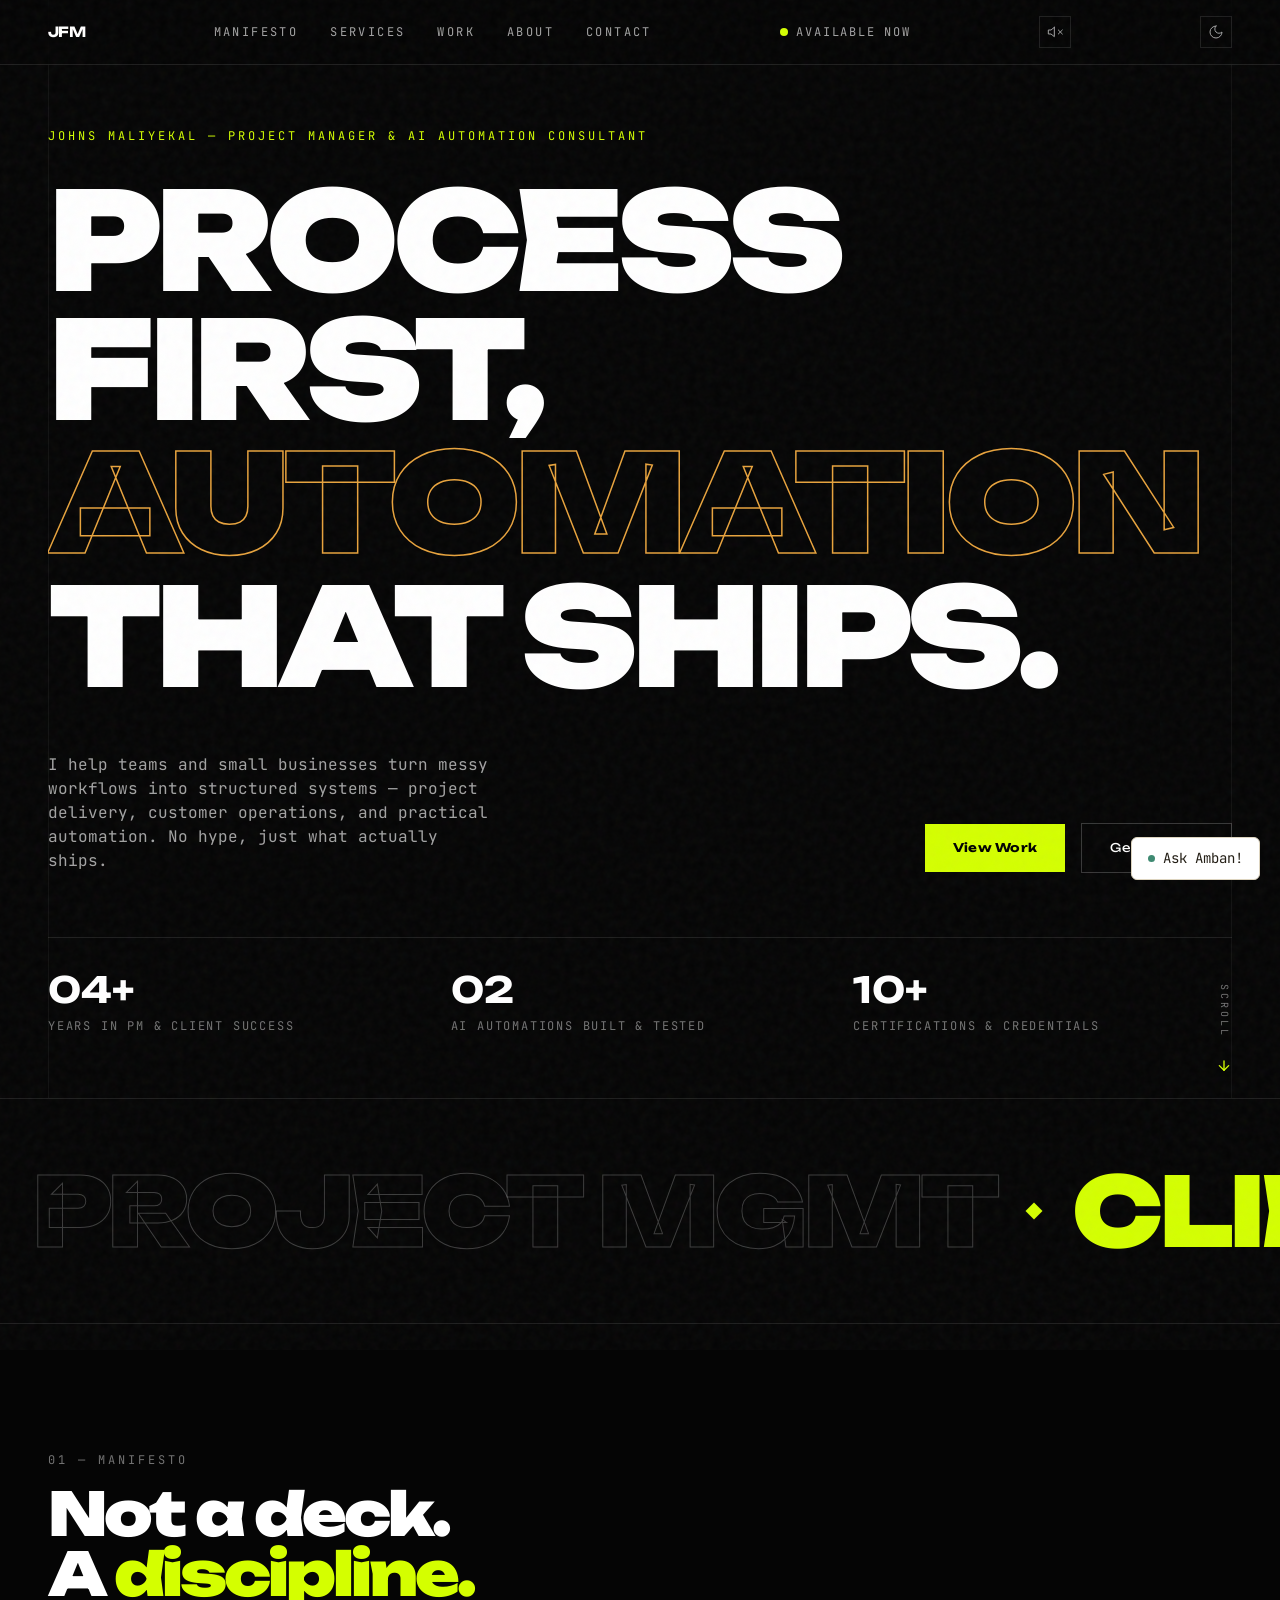
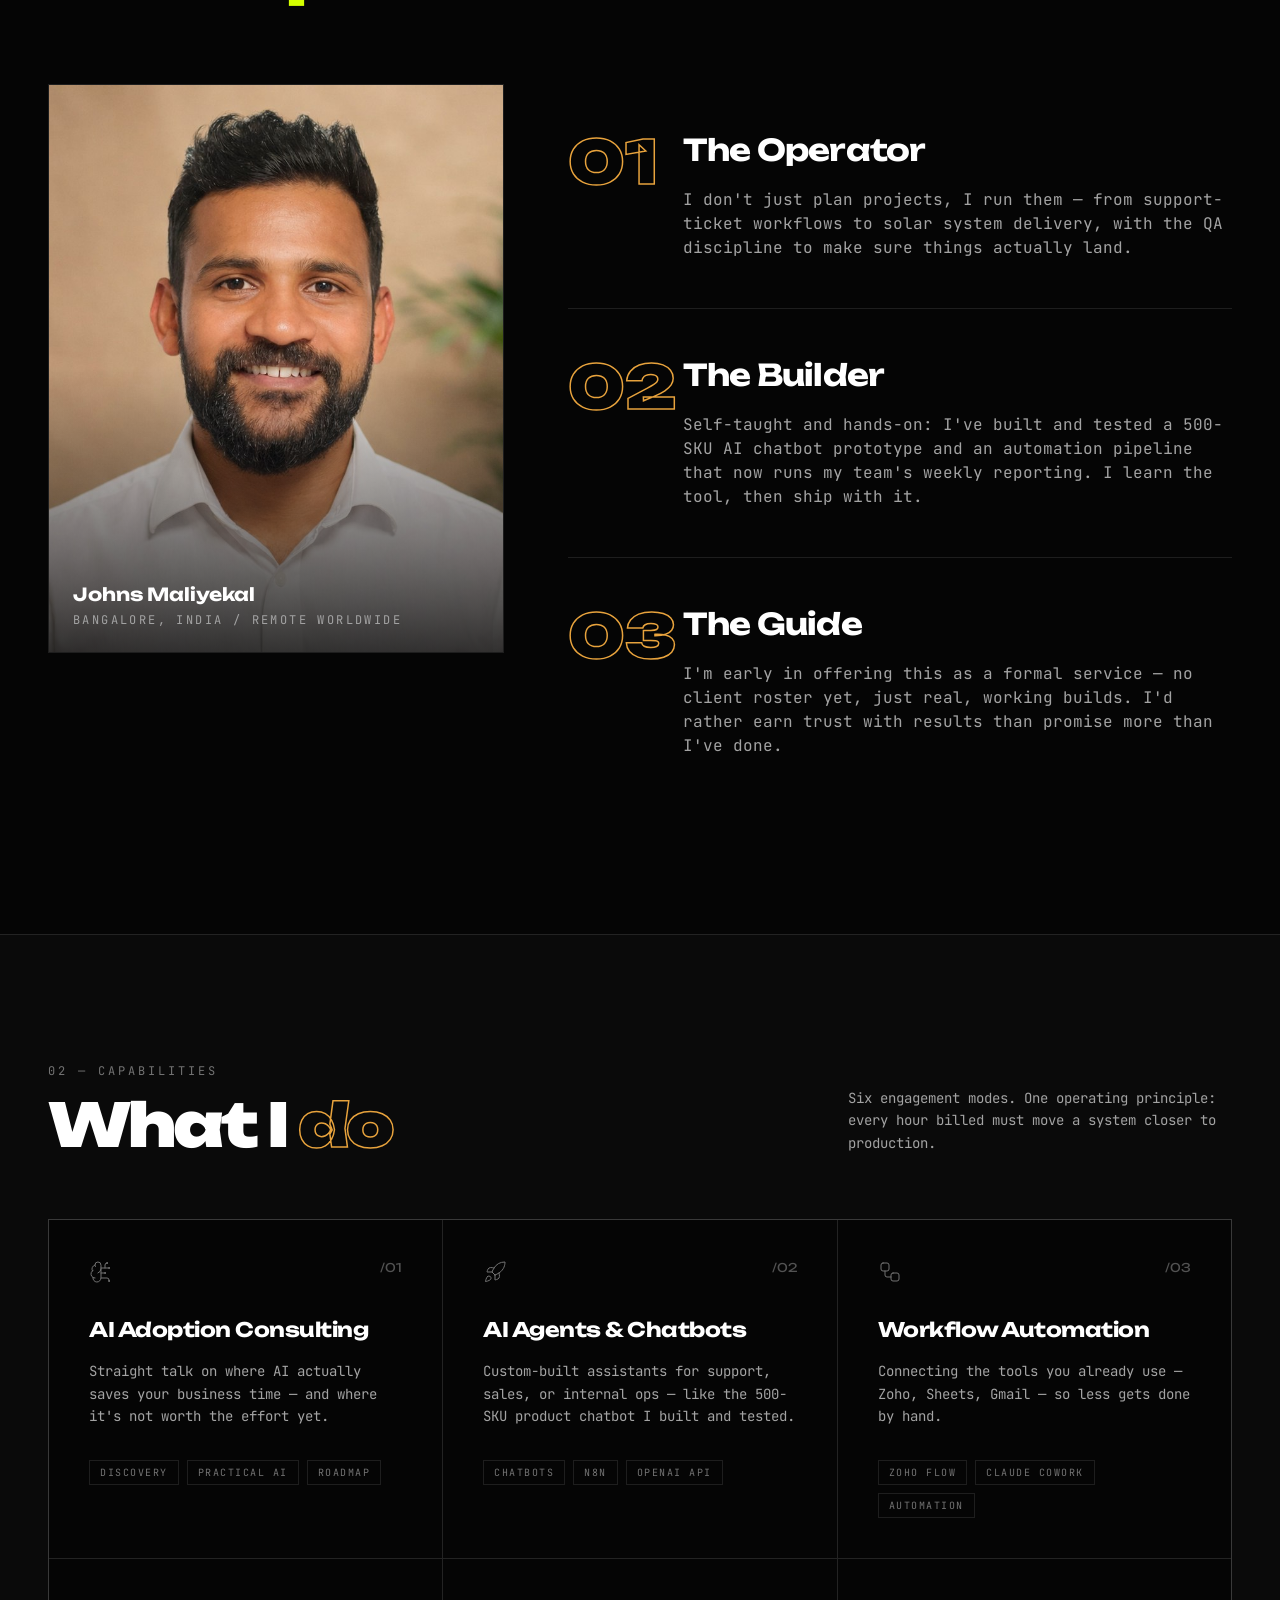
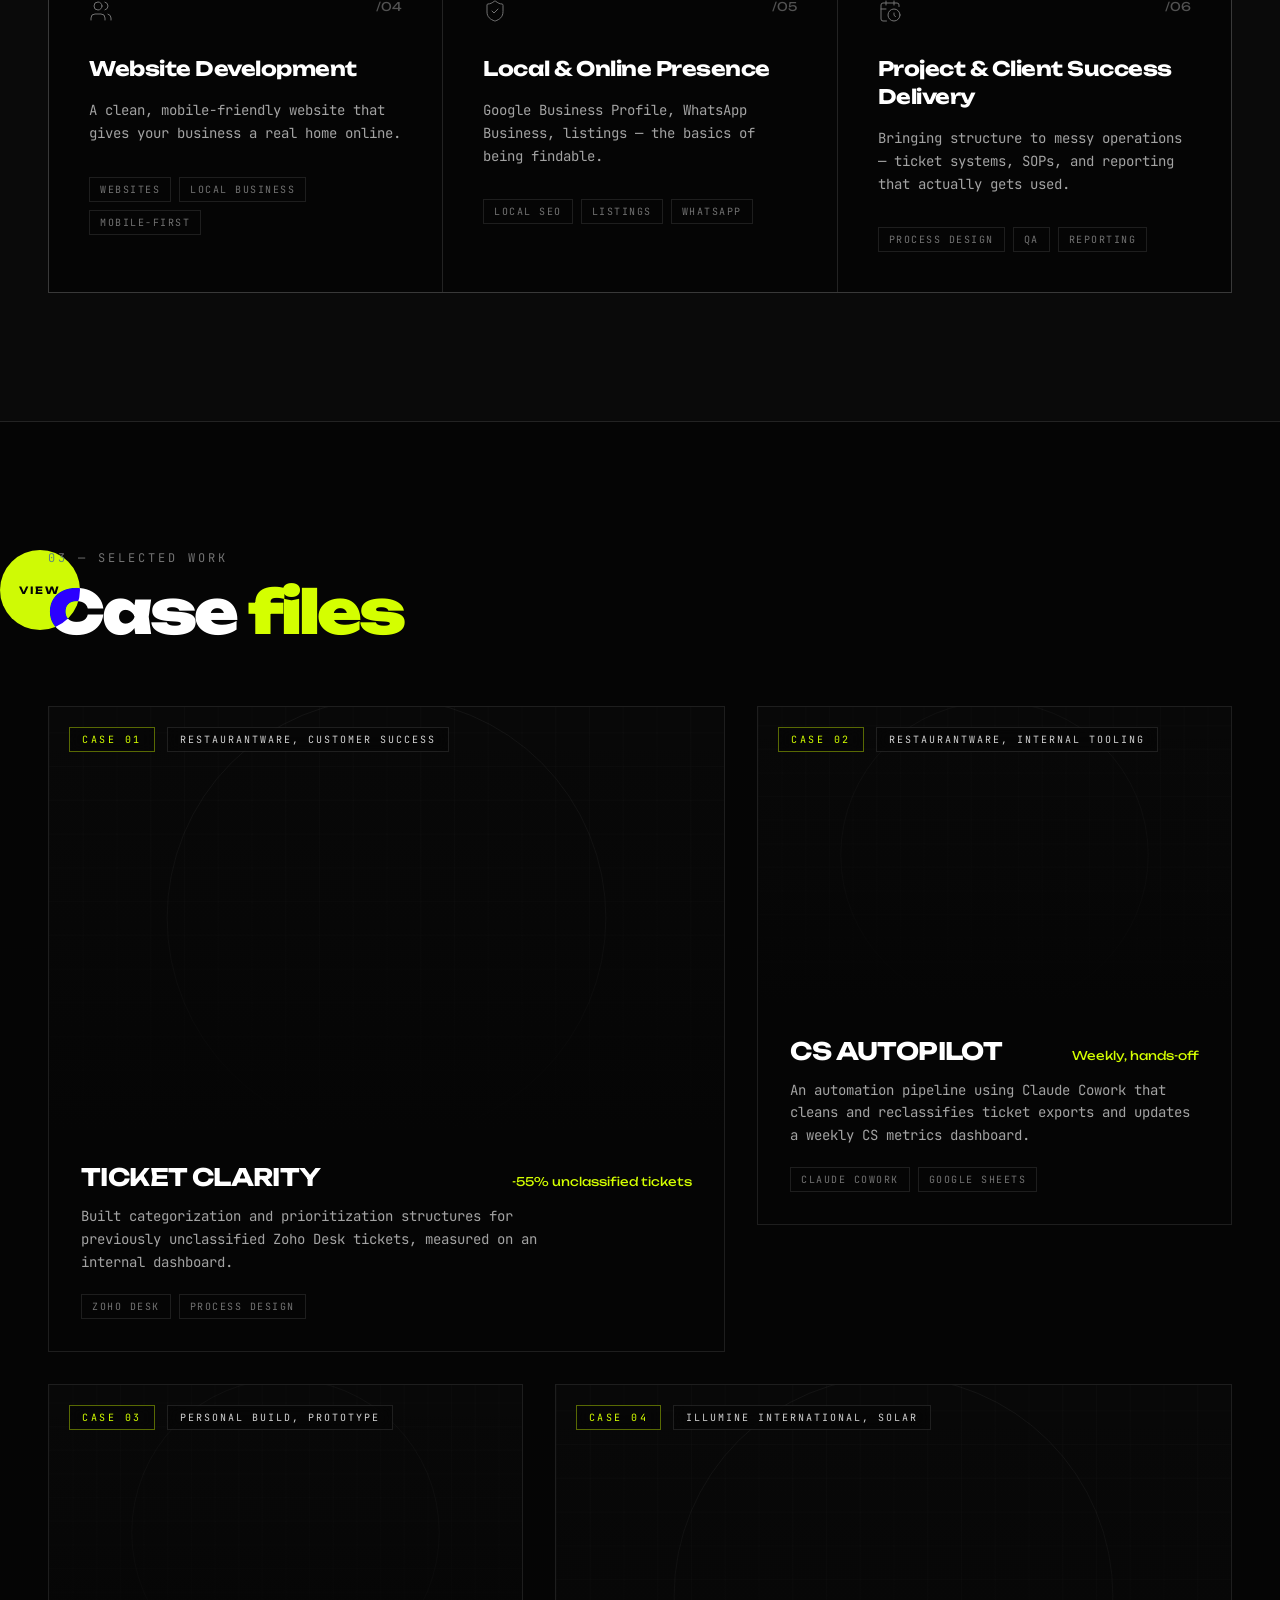
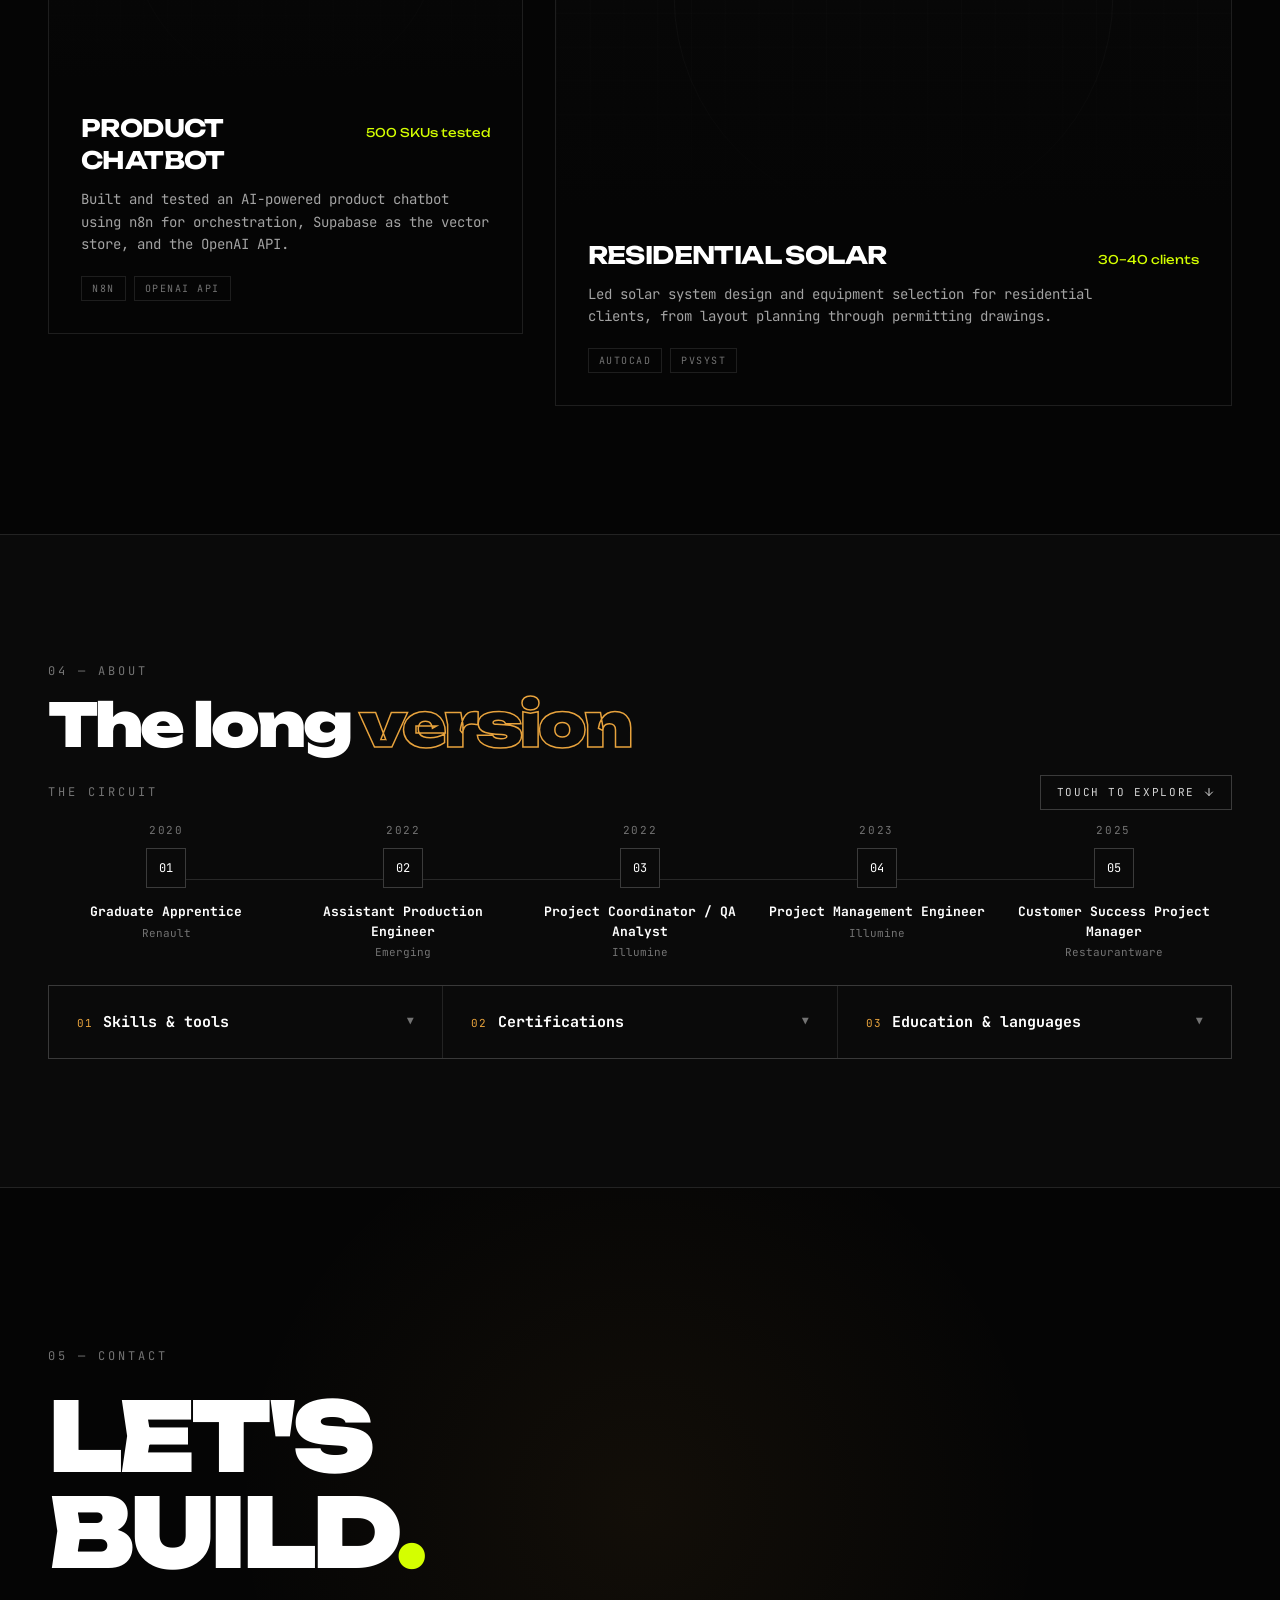
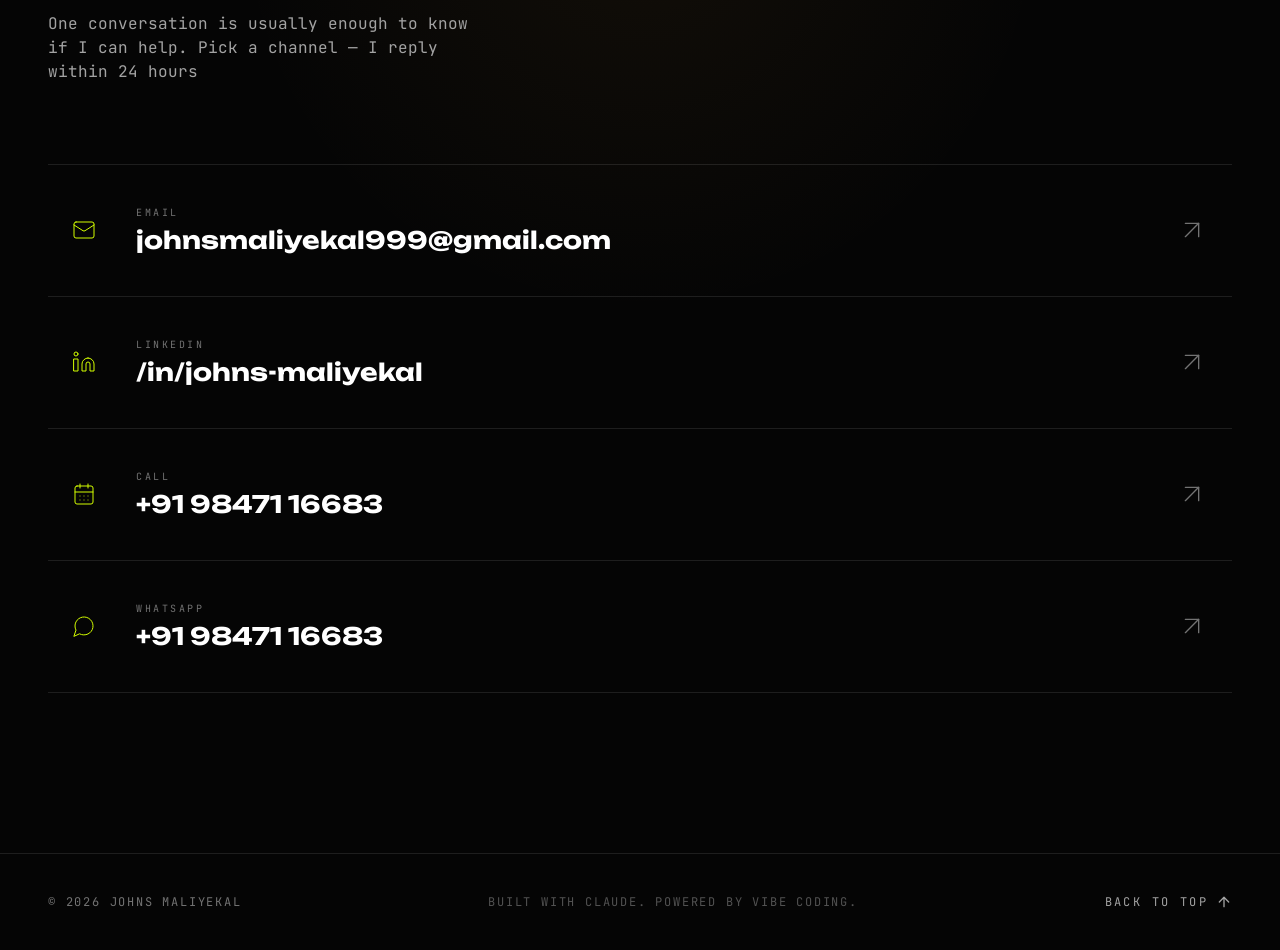
